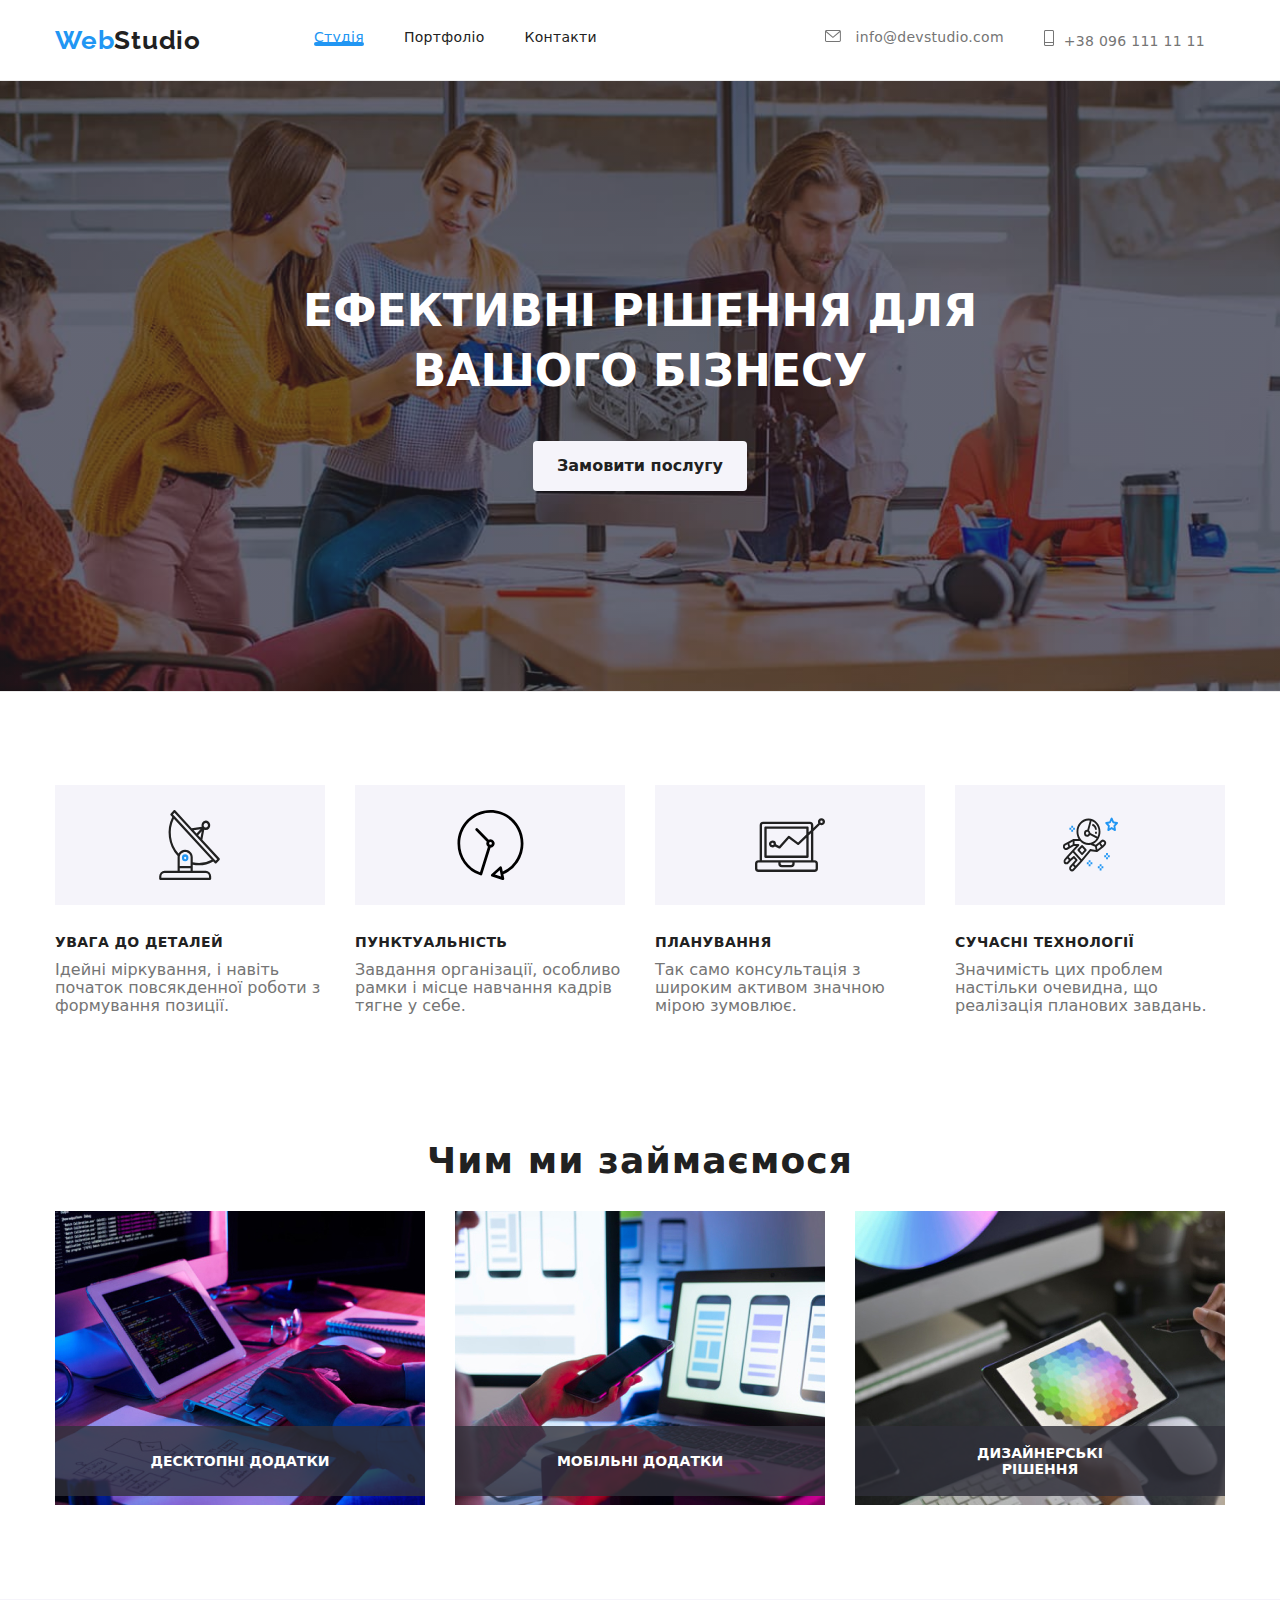
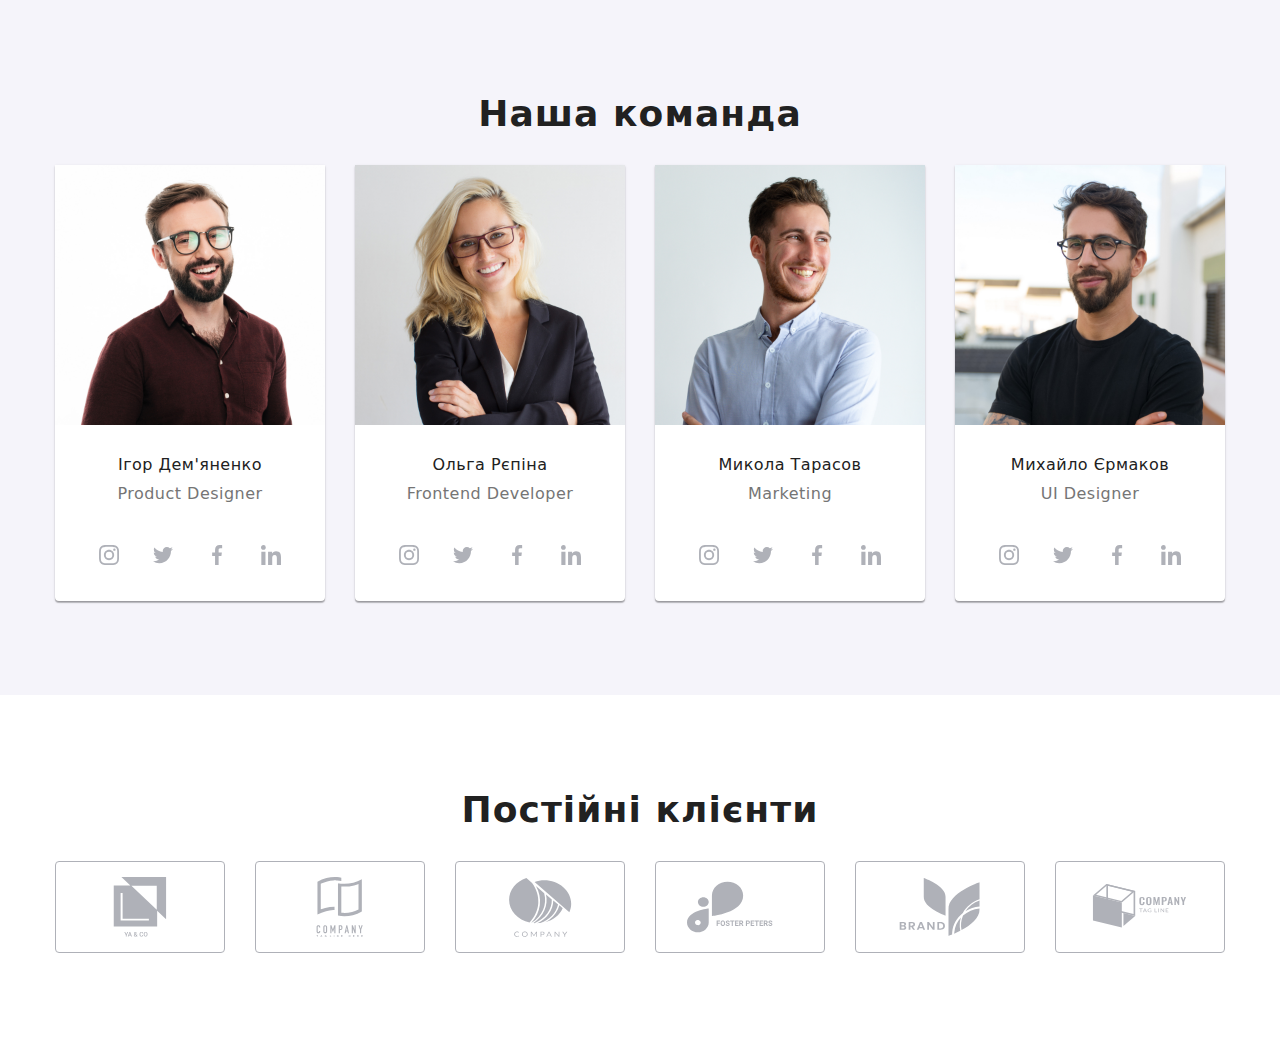
==== index.html @ 30092636 "останній ривок" ====
<!DOCTYPE html>
<html lang="uk">
<head>
    <meta charset="UTF-8">
    <meta http-equiv="X-UA-Compatible" content="IE=edge">
    <meta name="viewport" content="width=device-width, initial-scale=1.0">
    <title lang="en">Web Studio</title>
    <link href="https://fonts.googleapis.com/css2?family=Raleway:wght@700&family=Roboto:ital,wght@0,700;1,400;1,500&display=swap" rel="stylesheet">
    <!-- <link rel="stylesheet" href="https://cdnjs.cloudflare.com/ajax/libs/modern-normalize/1.1.0/modern-normalize.min.css" integrity="sha512-wpPYUAdjBVSE4KJnH1VR1HeZfpl1ub8YT/NKx4PuQ5NmX2tKuGu6U/JRp5y+Y8XG2tV+wKQpNHVUX03MfMFn9Q==" crossorigin="anonymous" referrerpolicy="no-referrer" /> -->
    <!-- <link rel="stylesheet" href="./css/styles.css"> -->
    <link rel="stylesheet" href="./css/main.min.css">
</head>
<body>
    <header>
        <div class="container main-nav">
        <a href="./index.html" lang="en" class="logo"><span class="logo__web">Web</span>Studio</a>
       <div class="menu-container" data-menu id="menu-container">
        <div class="navigation"></div>
            <div class="contacts"></div>
        <ul class="site-nav list">
            <li class="item"><a href="#" class="link menu-link scale-none">Студія</a></li>
            <li class="item"><a href="portfolio.html" class="link menu-link">Портфоліо</a></li>
            <li class="item"><a href="#" class="link menu-link">Контакти</a></li>
        </ul>
        <ul class="site-tel list">
            <li class="item"><a href="mailto:info@devstudio.com" class="link " > <svg class="site-tel__icon">
                <use href="./img/second-moon.svg#icon-maill"></use> </svg> info@devstudio.com</a></li>
            <li class="item"><a href="tel:+380961111111" class="link" ><svg class="site-tell__icon">
                <use href="./img/second-moon.svg#icon-tell"></use>
            </svg>+38 096 111 11 11</a></li>  
         </ul>
         
        </div>
         <button type="button" class="menu-button is-open" aria-controls="menu-container" aria-expanded="false" data-menu-button>
            <svg width="40" height="40" aria-label="Перемикач мобільного меню">
                <use class="icon-menu" href="./img/symbol-close.svg#icon-mobile-menu"></use>
                <use class="icon-close" href="./img/symbol-close.svg#icon-close-mobile"></use>
            </svg>
         </button>
        </div>
         </header>
        <main>
        <section class="overlay">
                <h1 class="hero-title">
                    ЕФЕКТИВНІ РІШЕННЯ ДЛЯ<br> ВАШОГО БІЗНЕСУ
                </h1>
                <button type="button" class="button list" data-open-modal>
                    Замовити послугу
                </button>
            </section>
        <section class="section">
            <div class="container">
            <h2 hidden>Особливості</h2>
            <ul class="feature-list list">
                <li class="list__item icon-delivery">
                    <h3 class="title">УВАГА ДО ДЕТАЛЕЙ</h3>
                    <p class="feature__text">Ідейні міркування, і навіть початок повсякденної роботи з формування позиції.</p>
                </li>
                <li class="list__item icon-clock">
                    <h3 class="title">ПУНКТУАЛЬНІСТЬ</h3>
                    <p class="feature__text">Завдання організації, особливо рамки і місце навчання кадрів тягне у себе.</p>
                </li>
                <li class="list__item icon-comp">
                    <h3 class="title">ПЛАНУВАННЯ</h3>
                    <p class="feature__text">Так само консультація з широким активом значною мірою зумовлює.</p>
                </li>
                <li class="list__item icon-astronaut">
                    <h3 class="title">СУЧАСНІ ТЕХНОЛОГІЇ</h3>
                    <p class="feature__text">Значимість цих проблем настільки очевидна, що реалізація планових завдань.</p>
                </li>
            </ul>
        </div>
        </section>
        <section class="section section__top">
        <div class="container">
            <h2 class="section__title">
                Чим ми займаємося
            </h2>
            <ul class="work-list list">
                <li class="work__items item">
                    <p class="work__text">
                        ДЕСКТОПНІ ДОДАТКИ
                    </p><img width="370" src="./img/desctop.jpg" alt="Десктопні додатки" height="260" ></li>
                <li class="work__items item">
                    <p class="work__text">
                        МОБІЛЬНІ ДОДАТКИ
                    </p><img width="370" src="./img/mobile.jpg" alt="Мобільні додатки" height="260" ></li>
                <li class="work__items item">
                    <p class="work__text">
                        ДИЗАЙНЕРСЬКІ РІШЕННЯ
                    </p><img width="370" src="./img/disain.jpg" alt="Дизайнерські рішення" height="260" ></li>
            </ul>
        </div>
        </section>
        <section class="section section__comand"> 
            <div class="container">
            <h2 class="section__title">
                Наша команда
            </h2>
            <ul class="team__list list">
                <li class="team__element">
                    
                    <img src="./img/igor.jpg" alt="Фото Ігора Дем'яненко"  height="260" width="270">
                    <h3 class="team__item">
                        Ігор Дем'яненко
                    </h3>
                    <p lang="en" class="team__text">
                        Product Designer
                    </p>
                    <ul class="team-soc__list list">
                        <li class="team-soc__items"> <a href="#" class="team-soc__link link"><svg class="team-icon">
                            <use href="./img/symbol-defs.svg#icon-instagramsvg"></use>
                        </svg>
                        </a></li>
                        <li class="team-soc__items"><a href="#" class="team-soc__link link"><svg class="team-icon">
                            <use href="./img/symbol-defs.svg#icon-twittersvg"></use>
                        </svg></a></li>
                        <li class="team-soc__items"> <a href="#" class="team-soc__link link"><svg class="team-icon">
                            <use href="./img/symbol-defs.svg#icon-facebooksvg"></use>
                        </svg></a></li>
                        <li class="team-soc__items"> <a href="#" class="team-soc__link link"><svg class="team-icon">
                            <use href="./img/symbol-defs.svg#icon-linkedinsvg"></use>
                        </svg></a></li>
                    </ul>
                   </li>
                <li class="team__element">
                    <img src="./img/olga.jpg" alt="Фото Ольги Рєпіної"  height="260" width="270">
                    <h3 class="team__item">
                        Ольга Рєпіна
                    </h3>
                    <p lang="en" class="team__text">
                        Frontend Developer    
                    </p>
                    <ul class="team-soc__list list">
                        <li class="team-soc__items"> <a href="#" class="team-soc__link link"><svg class="team-icon">
                            <use href="./img/symbol-defs.svg#icon-instagramsvg"></use>
                        </svg>
                        </a></li>
                        <li class="team-soc__items"><a href="#" class="team-soc__link link"><svg class="team-icon">
                            <use href="./img/symbol-defs.svg#icon-twittersvg"></use>
                        </svg></a></li>
                        <li class="team-soc__items"> <a href="#" class="team-soc__link link"><svg class="team-icon">
                            <use href="./img/symbol-defs.svg#icon-facebooksvg"></use>
                        </svg></a></li>
                        <li class="team-soc__items"> <a href="#" class="team-soc__link link"><svg class="team-icon">
                            <use href="./img/symbol-defs.svg#icon-linkedinsvg"></use>
                        </svg></a></li>
                    </ul>
                </li>
                <li class="team__element">
                    <img src="./img/mykola.jpg" alt="Фото Миколи Тарасова"  height="260" width="270">
                    <h3 class="team__item">
                        Микола Тарасов
                    </h3>
                    <p lang="en" class="team__text">
                        Marketing    
                    </p>
                    <ul class="team-soc__list list">
                        <li class="team-soc__items"> <a href="#" class="team-soc__link link"><svg class="team-icon">
                            <use href="./img/symbol-defs.svg#icon-instagramsvg"></use>
                        </svg>
                        </a></li>
                        <li class="team-soc__items"><a href="#" class="team-soc__link link"><svg class="team-icon">
                            <use href="./img/symbol-defs.svg#icon-twittersvg"></use>
                        </svg></a></li>
                        <li class="team-soc__items"> <a href="#" class="team-soc__link link"><svg class="team-icon">
                            <use href="./img/symbol-defs.svg#icon-facebooksvg"></use>
                        </svg></a></li>
                        <li class="team-soc__items"> <a href="#" class="team-soc__link link"><svg class="team-icon">
                            <use href="./img/symbol-defs.svg#icon-linkedinsvg"></use>
                        </svg></a></li>
                    </ul>
                </li>
                <li class="team__element">
                    <img src="./img/myhailo.jpg" alt="Фото Михайла Єрмакова"  height="260" width="270">
                    <h3 class="team__item">
                        Михайло Єрмаков
                    </h3>
                    <p lang="en" class="team__text">
                        UI Designer  
                    </p>
                    <ul class="team-soc__list list">
                        <li class="team-soc__items"> <a href="#" class="team-soc__link link"><svg class="team-icon">
                            <use href="./img/symbol-defs.svg#icon-instagramsvg"></use>
                        </svg>
                        </a></li>
                        <li class="team-soc__items"><a href="#" class="team-soc__link link"><svg class="team-icon">
                            <use href="./img/symbol-defs.svg#icon-twittersvg"></use>
                        </svg></a></li>
                        <li class="team-soc__items"> <a href="#" class="team-soc__link link"><svg class="team-icon">
                            <use href="./img/symbol-defs.svg#icon-facebooksvg"></use>
                        </svg></a></li>
                        <li class="team-soc__items"> <a href="#" class="team-soc__link link"><svg class="team-icon">
                            <use href="./img/symbol-defs.svg#icon-linkedinsvg"></use>
                        </svg></a></li>
                    </ul>
                </li>
            </ul>
        </div>
        </section>
        
        <section class="section">
             <h2 class="section__title">
                Постійні клієнти
            </h2>
            <div class="container">
            <ul class="company__list">
                <li class="company__items"><a href="#" class="company__link"><svg class="company-icon" width="106" height="60">
                    <use href="./img/second-moon.svg#icon-ya-i-so"></use>
                </svg></a></li>
                <li class="company__items"><a href="#" class="company__link"><svg class="company-icon" width="106" height="60">
                    <use href="./img/moon-moon.svg#icon-company-second"></use>
                </svg></a></li>
                <li class="company__items"><a href="#" class="company__link"><svg class="company-icon" width="106" height="60">
                    <use href="./img/second-moon.svg#icon-company-second"></use>
                </svg></a></li>
                <li class="company__items"><a href="#" class="company__link"><svg class="company-icon" width="106" height="60">
                    <use href="./img/second-moon.svg#icon-foster"></use>
                </svg></a></li>
                <li class="company__items"><a href="#" class="company__link"><svg class="company-icon" width="106" height="60">
                    <use href="./img/second-moon.svg#icon-brand"></use>
                </svg></a></li>
                <li class="company__items"><a href="#" class="company__link"><svg class="company-icon" width="106" height="60">
                    <use href="./img/moon-moon.svg#icon-tag-line"></use>
                </svg></a></li>
            </ul>
            </div>
        </section>
        </main> 
        <!-- <footer class="footer">
            <div class="general-footer-container">
            <div class="footer-container">
            <a href="/index.html" lang="en" class="logo__footer">
                <span class="logo__web">Web</span>Studio
            </a>
            <address>
                <ul  class="footer__link list">
                    <li><a href="https://goo.gl/maps/6wjF6ddyan5pq2gH9" class="footer__link link footer__address">м. Київ, пр-т Лесі Українки, 26</a></li>
                    <li><a href="mailto:info@devstudio.com" class="footer__link link">info@devstudio.com</a></li>
                    <li><a href="tel:+380961111111" class="footer__link link">+38 096 111 11 11</a></li>
                </ul>
            </address>
            </div>
            <div class="footer-container">
                <p class=footer__text>
                    приєднуйтесь
                </p>
                <ul class="footer-soc__list list">
                    <li class="footer-soc__items"> <a href="#" class="footer-soc__link link"><svg class="footer__icon">
                        <use href="./img/symbol-defs.svg#icon-instagramsvg"></use>
                    </svg>
                    </a></li>
                    <li class="footer-soc__items"><a href="#" class="footer-soc__link link"><svg class="footer__icon">
                        <use href="./img/symbol-defs.svg#icon-twittersvg"></use>
                    </svg></a></li>
                    <li class="footer-soc__items"> <a href="#" class="footer-soc__link link"><svg class="footer__icon">
                        <use href="./img/symbol-defs.svg#icon-facebooksvg"></use>
                    </svg></a></li>
                    <li class="footer-soc__items"> <a href="#" class="footer-soc__link link"><svg class="footer__icon">
                        <use href="./img/symbol-defs.svg#icon-linkedinsvg"></use>
                    </svg></a></li>
                </ul>
            </div>
            <div class="footer-container">
            <p class="footer__text">Підпишіться на розсилку</p>
            <form class="footer-form">
                <input type="email" name="email" id="email" class="footer__input footer-form__item" placeholder="E-mail">
                <button type="submit" class="footer__button ">
                <span class="fotter-btn__text"> Підписатися</span></button>
            </form>
        </div>
        </div>
         </footer>   -->
        <div class="backdrop is-hidden" data-backdrop>
            <div class="modal">
                <button  data-close-modal class="close__button" >
                    <svg class="close__modal" width="30"
                    height="30">
                        <use href="./img/symbol-close.svg#icon-bulba"></use>
                    </svg>
                </button>

                 <p class="modal__heading">Залиште свої дані, ми вам передзвонимо</p>

                <form class="js-speacker-form" >
                    <div class="modal-input__group">
                    <label for="name">Ім'я</label>
                    <div class="modal-input__wrapper">
                    <input type="text" name="name" id="name" class="modal__input" required>
                    <svg class="modal-input__icon" width="18" height="18">
                        <use href="./img/symbol-close.svg#icon-person"></use>
                    </svg>
                </div>
                </div>
                <div class="modal-input__group">
                    <label for="tel">Телефон</label>
                    <div class="modal-input__wrapper">
                    <input type="tel" name="tel" pattern="" id="tel" class="modal__input" required>
                    <svg class="modal-input__icon" width="18" height="18">
                        <use href="./img/symbol-close.svg#icon-phone"></use>
                    </svg>
                    </div>
                </div>

                    <div class="modal-input__group">
                    <label for="mail">Пошта</label>
                    <div class="modal-input__wrapper">
                    <input type="email" name="email" id="mail" class="modal__input" required>
                    <svg class="modal-input__icon" width="18" height="18">
                        <use href="./img/symbol-close.svg#icon-email"></use>
                    </svg>
                </div>
                </div>

                    <div class="modal-input__group">
                    <label for="comment">Коментар</label>
                     <div class="modal__wrapper"><textarea name="comment" id="comment" class="modal__text modal__input" placeholder="Введіть текст"></textarea>
                     </div>
                    </div>

                     
                    <div class="modal__check">
                    <input type="checkbox" name="topic" value="html" id="html" class="modal-politic__check visually-hidden">
                    <label for="html" class="modal-check__label">Погоджуюся з розсилкою та приймаю <a href="" class="modal__link">Умови договору</a></label>
                </div>
                <button type="submit" class="modal__button">Відправити</button>
                </form>
            </div> 
        </div> 
        <script>
            const refs = {
                openModalBtn: document.querySelector("[data-open-modal]"),
                closeModalBtn: document.querySelector("[data-close-modal]"),
                backdrop: document.querySelector("[data-backdrop]"),
            };
            refs.openModalBtn.addEventListener("click", toggleModal);
            refs.closeModalBtn.addEventListener("click", toggleModal);

            refs.backdrop.addEventListener("click", logBackdropClick);

            function toggleModal() {
                refs.backdrop.classList.toggle("is-hidden"); 
            }

            function logBackdropClick() {
                console.log("Це клік в бедроп");
            }
        </script>

        <script>
            (() => {
                const menuBtnRef = document.querySelector('[data-menu-button]');
                const mobileMenuRef = document.querySelector('[data-menu]')
            menuBtnRef.addEventListener('click', () => {
            const expanded =
            menuBtnRef.getAttribute('aria-expanded') === 'true' || false;
            
            menuBtnRef.classList.toggle("is-open");
            menuBtnRef.setAttribute('aria-expanded', !expanded);
           
            mobileMenuRef.classList.toggle("is-open");
            });
            })();
        </script>
        <!-- <script>
            (()  => {
                 document
                .querySelector('.js-speaker-form')
                .addEventListener('submit', e => {
                    e.preventDefault();
                    new FormData(e.currentTarget).forEach(value, name) =>
                    console.log('${name}: ${value}'),
                })
        </script> -->
</body>
</html>
---- css/styles.css ----
/* Колір основного тексту
#ffffff (білий); #212121 (чорний); (117, 117, 117, 1) #757575 (сірий прозрачьний); #2196F3(синій акцент);(255, 255, 255, 0.6)-мейл і 
адрес в footer;
*/
/*Основні кольори фону 
#2F303A (background-color footer);
#F5F4FA (background-color main);#2F303A (hero background-color);
 */
 /* :root {
    --primery-text-color:#757575;
    --title-text-color:#212121;
    --accent-text-color:#2196F3;
    --primary-bg-color:#ffffff;
    --primary-footer-color:#2F303A;
    --primery-footer-text-color:rgba(255, 255, 255, 0.6);
    --primery-button-color:#F5F4FA;
 }
 html {
    box-sizing: border-box;
 }

 *,
 *::before
 *::after {
    box-sizing: inherit;}
 p, h1, h2, h3, h4, h5, h6 {
    margin: 0;
 }
 ul {
    margin: 0;
    padding-left: 0;
 }
 img {
    display: block;
    }

 button {
    cursor: pointer;
 }
 body {
    background-color:var(--primary-bg-color) ;
    color:var(--primery-text-color);
    font-family: 'Roboto', sans-serif;
    } */
    /* Universals classes */
    /* .container {
        width: 1200px;
        padding: 0px 15px;
        margin: 0 auto;
        
    }
    .general-footer-container {
        display: flex;
        width: 1200px;
        padding: 0px 15px;
        margin: 0 auto;
    }
    .footer-container {
        
        justify-content: center;
        align-items: center;
    }
    .footer-container:not(:last-child) {
        margin-right: 70px;

    }
    .list {
        list-style: none;
        margin: 0;
        padding: 0;
    }
    .link {
        position: relative;

        text-decoration: none;
        padding-top: avto;
        
    } */
    /* --------Header--------- */
    /* .main-nav {
        display: flex;
        align-items: center;
    }
    .header-border {
    border-bottom: 1px solid #ECECEC;
    }
    .logo {
        color:var(--title-text-color);
        padding: 25px 0px;
        display: block;
        text-decoration: none;
        font-family: 'Raleway';
        font-style: normal;
        font-weight: 700;
        font-size: 26px;
        line-height: 1.19;
        letter-spacing: 0.03em;
        
        transition-property: color;
        transition-duration: 250ms;
        transition-timing-function: cubic-bezier(0.4, 0, 0.2, 1 );
        }
    .logo:hover {
            color:var(--accent-text-color);
            text-decoration: none;
            font-family: 'Raleway';
            font-style: normal;
            font-weight: 700;
            font-size: 26px;
            line-height: 1.19;
            letter-spacing: 0.03em;
        }
    .logo-web {
        color:var(--accent-text-color);
        font-family: 'Raleway';
        font-style: normal;
        font-weight: 700;
        font-size: 26px;
    } */
    /* ----------Header----------- */
     /* site-nav */
     /* .site-nav {
        display: flex;
        margin-left: 93px;
     }
     
     .site-nav .item:not(:last-child) {
        margin-right: 40px;
     }
     
    .site-nav .link {
    
    display: block;
    padding: 32px 0px;

    color:var(--title-text-color);
    font-style: normal;
    font-weight: 500;
    font-size: 14px;
    line-height: 1.14;
    letter-spacing: 0.02em;
    text-decoration: none;

    transition-property: color;
    transition-duration: 250ms;
    transition-timing-function: cubic-bezier(0.4, 0, 0.2, 1 );
    }

    .site-nav .link:hover, 
    .site-nav .link:focus{
        color:var(--accent-text-color);  
    }
    

    .menu-link {
        position: relative;
    }
    .site-nav .scale-none {
        color: #2196F3;
    }
    .scale-none::after {
        content: "";
        
        
        
        position: absolute;

        bottom: 0;
        left: 0;

        transform: scaleX(1);
        transition: transform 250ms cubic-bezier(0.4, 0, 0.2, 1 );
        width: 100%;
        height: 4px;

        
        background: #2196F3;
        border-radius: 2px;
} */

    /* .menu-link::after {
        content: "";

        position: absolute;

        bottom: 0;
        left: 0;

        display: block;

         

        transition: opacity 250ms cubic-bezier(0.4, 0, 0.2, 1 );
        transform: scaleX(0);
        transition: transform 250ms cubic-bezier(0.4, 0, 0.2, 1 );
        width: 100%;
        height: 4px;

        background: #2196F3;
        border-radius: 2px;
    }
    .menu-link:hover::after {
        
       transform: scaleX(1);
    } */
     

    /* .site-tel {
        display: flex;
        margin-left: auto;
        align-items: center;
    }
    .site-tel .link {
        display: block;
        padding: 32px 0px;
    }
    
    .site-tel-icon {
        fill: currentColor;
        width: 16px;
        height: 12px;
        margin-right: 10px;
        background-position: center;
    }
    .site-tell-icon {
        fill: currentColor;
        width: 10px;
        height: 16px;
        margin-right: 10px;
        background-position: center;
    }
    .site-tel .item + .item {
        margin-left: 40px;
    }
    .site-tel .link {
    font-weight: 500;
    font-size: 14px;
    line-height: 1.14;
    letter-spacing: 0.02em;
    text-decoration: none;
    color: var(--primery-text-color);

    transition-property: color;
    transition-duration: 250ms;
    transition-timing-function: cubic-bezier(0.4, 0, 0.2, 1 );
    }
    .site-tel .link:hover,
    .site-tel .link:focus {
        fill:var(--accent-text-color);
        color:var(--accent-text-color)
        
    }
    .site-tell .link:hover,
    .site-tell .link:focus {
        fill:var(--accent-text-color);
        color:var(--accent-text-color)
    } */
/* ----------Hero----------- */
   
         /* .overlay {
            text-align: center;
            padding-top: 200px;
            padding-bottom: 200px;

            max-width: 1600px;
            height: 600px;
            margin-left: auto;
            margin-right: auto;
            background-color: #2F303A;
            outline: 1px solid #ECECEC; 
             background-image: linear-gradient(
                to right, 
                rgba(47, 48, 58, 0.4),
                rgba(47, 48, 58, 0.4) 
                ),
                url(../img/overlay.jpg);

                background-repeat: no-repeat;
                background-position: center;
                background-size: cover;
         } */
    /* .hero-title {
        color: var(--primary-bg-color);
        font-weight: 900;
        font-size: 44px;
        line-height: 1.36;
        margin-top: 0;
        margin-bottom: 40px;
        }
    .button {
        border-radius: 4px;
        padding: 10px 24px;
        min-width: 67px;

        color: var(--title-text-color);
        background-color: var(--primery-button-color);

        font-family: inherit;
        font-weight: 700;
        font-size: 16px;
        line-height: 1.875;

        cursor: pointer;
        border: transparent;
        text-align: center;

        transition-property: color backround-color;
        transition-duration: 250ms;
        transition-timing-function: cubic-bezier(0.4, 0, 0.2, 1 );
       }
       .button:hover,
       .button:focus {
        color: var(--primary-bg-color);
        background-color: var(--accent-text-color);
       }
       .button-portfolio {
        display: flex;
        justify-content: center;
       } */

       /* ----------Sectoin----------- */
    /* section */
    /* .section {
        padding-top: 94px;
        padding-bottom: 94px;
    }
    .section-comand { 
        background-color: #F5F4FA;
    }
    .section-title {
        padding-bottom: 50px;
        font-weight: 700;
        font-size: 36px;
        line-height: 1.16;
        text-align: center;
        letter-spacing: 0.03em;
        color: var(--title-text-color);
    }
    .section-title.centered {
        text-align: center;
    }
    .section-top {
        padding-top: 0;
    } */
    /* ----------Feature----------- */
    /* feature */
    /* .feature-list .title {
        color:var(--title-text-color) ;
    }
    .feature-list {
         display: flex;
    }
    .list-item::before {
        display: block;
        content:"";
        height: 120px;
        margin-bottom: 30px;
        margin-right: 30px;
        background-size: contain;
        background-repeat: no-repeat;
        background-position: center;
        background-color: #F5F4FA;
    } */
    /* .icon-delivery::before {
        background-image: url(../img/antenna.svg);
        background-size: 65.32px 70px;
    }
    .icon-clock::before {
        background-image: url(../img/clock.svg);
        background-size: 66.96px 70px;
    }
    .icon-comp::before {
        background-image: url(../img/comp.svg);
        background-size: 70px 53.69px;
    }
    .icon-astronaut::before {
        background-image: url(../img/astronaut.svg);
        background-size: 54.83px 60.66px;
    } */
    /* .title {
        font-weight: 700;
        font-size: 14px;
        line-height: 1.14;
        letter-spacing: 0.03em;
        text-transform: uppercase;
        color: var(--title-text-color);
    }
    .feature-text {
        padding: 10px 0px;
        font-size: 14px;
        line-height: 1.71;
        letter-spacing: 0.03em;
        color: var(--primery-text-color);
    } */
    /* ----------Work exsmples----------- */
    /* examples */
    /* .work-list {
        position: relative;
     width: 1200px;
     display: flex; 
    }
    .work-list .title { 
        padding: 188px 0px;  
    }
    .work-items {
        position: relative;
        justify-content: center;
        
    }
    .work-text {
        position: absolute;
        top: 85%;
        left: 50%;
       
        transform: translate(-50%, -50%);
        font-weight: 700;
        font-size: 14px;
        line-height: 16px;
        text-align: center;
        
         color: var(--primary-bg-color);
    }
    .work-items::before{
        position: absolute;
        top: 73%;
        
        content: "";
        width: 370px;
        height: 70px;
        background: rgba(47, 48, 58, 0.8);
    }
    .work-list .item {
     margin-left: 30px;
    
    }
    .work-list .item:first-child {
        margin-left: 0px;
    } */
    
    /* ----------Team----------- */
    /* .team-list {
        display: flex;    
    }
    .team-border {

    }
    .team-element {
        width: 270px;
        background-color: var(--primary-bg-color);
        margin-right: 30px;
        margin-bottom: 30px;
        box-shadow: 0px 1px 3px rgba(0, 0, 0, 0.12), 0px 1px 1px rgba(0, 0, 0, 0.14), 0px 2px 1px rgba(0, 0, 0, 0.2);
        border-radius: 0px 0px 4px 4px;

    }
    .team-item {
        margin-top: 30px;
        margin-bottom: 10px;
        margin-left: auto;
        margin-right: auto;
        text-align: center;
        font-style: normal;
        font-weight: 500;
        font-size: 16px;
        line-height: 1.1875;
        letter-spacing: 0.03em;
        color: var(--title-text-color);
    }
    .team-text {
        margin-bottom: 30px;
        margin-left: auto;
        margin-right: auto;
        text-align: center;
        font-size: 16px;
        line-height: 1.1875;
        letter-spacing: 0.03em;
        color: var(--primery-text-color);
    }
    .team-soc-list {
        display: flex;
        justify-content: center;
        align-items: center;
        margin-bottom: 30px;
    }
    .team-soc-items {
        width: 44px;
        height: 44px;
    }
    .team-soc-items:not(:last-child) {
      margin-right: 10px;
    }
    .team-soc-link {
        width: 100%;
        height: 100%;
        display: flex;
        justify-content: center;
        align-items: center;
        border-radius: 50%;
        color:#AFB1B8;

        transition-property: fill backround-color;
        transition-duration: 250ms;
        transition-timing-function: cubic-bezier(0.4, 0, 0.2, 1 );
    }
    .team-soc-link:hover,
    .team-soc-link:focus {
        background-color: var(--accent-text-color);
        width: 100%;
        height: 100%;
        display: flex;
        justify-content: center;
        align-items: center;
        border-radius: 50%;
        color:#AFB1B8;
    }
    .team-icon {
        width: 20px;
        height: 20px; 
        fill:currentColor;

        transition-property: fill;
        transition-duration: 250ms;
        transition-timing-function: cubic-bezier(0.4, 0, 0.2, 1 );
    }
    .team-soc-link:hover .team-icon,
    .team-soc-link:focus .team-icon {
     fill: var(--primary-bg-color)
    } */
  /*---------Company----------  */
  /* .company-list {
    display: flex;
    list-style: none;
    }
 .company-items  {
 }
 .company-items:not(:last-child) {
    margin-right: 30px;
 }
 .company-link  {
    display: flex;
    justify-content: center;
    align-items: center;
    width: 170px;
    height: 92px;
    color: #AFB1B8;
    border: 1px solid #AFB1B8;
    border-radius: 4px;

    transition-property: fill;
    transition-duration: 250ms;
    transition-timing-function: cubic-bezier(0.4, 0, 0.2, 1 );
    }
    .company-link:hover,
    .company-link:focus {
        border-color: var(--accent-text-color);
    }
    .company-icon {
        width: 106px;
        height: 60px;
        fill: currentColor;

        transition-property: fill;
        transition-duration: 250ms;
        transition-timing-function: cubic-bezier(0.4, 0, 0.2, 1 );
    }
    .company-link:hover .company-icon,
    .company-link:focus .company-icon {
        fill: var(--accent-text-color);
    } */
    
     /* ----------Footer----------- */
/* .logo-footer {
    padding-bottom:  28px;
    display: block;
    color:var(--primary-bg-color);
    text-decoration: none;
    font-family: 'Raleway';
        font-style: normal;
        font-weight: 700;
        font-size: 26px;
        line-height: 1.19;
        letter-spacing: 0.03em;

        transition-property: color;
        transition-duration: 250ms;
        transition-timing-function: cubic-bezier(0.4, 0, 0.2, 1 );
        
}
.logo-footer:hover,
.logo-footer:focus {
    color: var(--accent-text-color);
} */
/* .footer {
    background-color: var(--primary-footer-color);
    padding: 60px 0px;
}
.footer-link {
    margin: 12px 0px;
    display: block;
    font-style: normal;
    font-weight: 400;
    font-size: 14px;
    line-height: 1.71;
    letter-spacing: 0.03em;
    color:var(--primery-footer-text-color)

    
}


.footer-link:hover,
.footer-link:focus {
    color: var(--accent-text-color);
}
.footer-address {
    font-style: normal;
    font-weight: 400;
    font-size: 14px;
    line-height: 1.71;
    letter-spacing: 0.03em;
    color:var(--primary-bg-color);

    transition-property: color;
    transition-duration: 250ms;
    transition-timing-function: cubic-bezier(0.4, 0, 0.2, 1 );
}

.footer-text {
margin-top: 10px;
margin-bottom: 30px;

font-weight: 700;
font-size: 14px;
line-height: 16px;
letter-spacing: 0.03em;
text-transform: uppercase;

color: #FFFFFF;
}
.footer-soc-list {
    display: flex;
    justify-content: center;
    align-items: center;
    margin-bottom: 30px;
}
.footer-soc-items {
width: 44px;
height: 44px;
}
.footer-soc-items:not(:last-child) {
    margin-right: 10px;
  }
.footer-soc-link {
    width: 100%;
    height: 100%;
    background: rgba(255, 255, 255, 0.1);
    display: flex;
    justify-content: center;
    align-items: center;
    border-radius: 50%;
    color:var(--primary-bg-color);

    transition-property: color fill backround-color;
        transition-duration: 250ms;
        transition-timing-function: cubic-bezier(0.4, 0, 0.2, 1 );
}
.footer-soc-link:hover,
.footer-soc-link:focus {
background-color: var(--accent-text-color);
width: 100%;
height: 100%;
display: flex;
justify-content: center;
align-items: center;
border-radius: 50%;

}
.footer-icon {
    width: 20px;
    height: 20px; 
    fill:currentColor;

   
}
.footer-soc-link:hover .team-icon,
.footer-soc-link:focus .team-icon {
 fill: var(--primary-bg-color)
}

.footer-input {
box-sizing: border-box;

background-color: transparent;

margin-right: 12px;

width: 358px;
height: 50px;

border: 1px solid rgba(255, 255, 255, 0.3);

border-radius: 4px;
}

.footer-input::placeholder {
width: 47px;
height: 20px;

font-weight: 400;
font-size: 16px;
line-height: 20px;



display: flex;
align-items: center;
letter-spacing: 0.03em;

color: rgba(255, 255, 255, 0.6);
}

.footer-form-item {
font-weight: 400;
font-size: 16px;
line-height: 20px;

cursor: pointer;

padding-left: 16px;

letter-spacing: 0.03em;

color: rgba(255, 255, 255, 0.6);
}

.footer-form-item:focus,
.footer-form-item:hover {
    outline: transparent;
}

.footer-button {
   position: relative;
   position: absolute;

    border-radius: 4px;
    
    width: 200px;
    height: 50px; 

    color: var(--primary-bg-color);
    background-color: var(--accent-text-color);

    font-family: inherit;
    font-weight: 700;
    font-size: 16px;
    line-height: 1.875;

    cursor: pointer;
    border: transparent;
    

}

.fotter-btn-text{
    position: absolute;
    
    top: 10px;
    right: 62px;

}

.footer-button::after {
    content: "";

    position: absolute;
    top: 13px;
    right: 28px;


    width: 24px;
    height: 24px;

     background-image: url(../img/send.svg);
} */

 /* ----------Portfolio----------- */
 /* .head {
    border-bottom: 1px solid #ececec;
 }
 
 .foto-item {
margin-left: 24px;
margin-top: 20px;
margin-bottom: 4px;
font-weight: 700;
font-size: 18px;
line-height: 2;
letter-spacing: 0.06em;
color: var(--title-text-color);
 }
 .foto-text { 
 margin-left: 24px;
margin-bottom: 20px;
font-size: 16px;
line-height: 1.875;
letter-spacing: 0.03em;
color: var(--primery-text-color)
} */
/* -----------Flex----------- */
/* .test-container {
    width: 1200px;
    padding-left: 15px;
    padding-right: 15px;
    margin-left: auto;
    margin-right: auto;
}
.flex-container {
    display: flex;
    flex-wrap: wrap;
}
.flex-button {
    margin-bottom: 50px;
    margin-right: 8px;

}
.flex-element {
    width: 370px;

    margin-right: 30px;
    margin-bottom: 30px;
    border: 1px solid #EEEEEE;

    transition-property: color backround-color;
    transition-duration: 250ms;
    transition-timing-function: cubic-bezier(0.4, 0, 0.2, 1 );
    
}

 .foto-grant-text {
        position: relative; 
        overflow: hidden;    
}
.foto-hover-text {
        position: absolute;
        top: 50%;
        left: 50%; 
        transform: translate(-50%, -50%); 

        width: 322px;
        height: 168px;
      
        font-weight: 400;
        font-size: 18px;
        line-height: 28px;
        letter-spacing: 0.03em;

        opacity: 0;

        transition-property: opacity;
        transition-duration: 250ms;
        transition-timing-function: cubic-bezier(0.4, 0, 0.2, 1 );
    

        
        
        color: var(--primary-bg-color);
     }

 .flex-element:hover .foto-hover-text {
    opacity: 1;

     } 
 .flex-element:hover .foto-grant-text::before {
        opacity: 1;
     }
.flex-element:hover .foto-grant-text::before {
        transform: translateY(0);
     }
  .foto-grant-text::before {
        content: "";
        position: absolute;
        display: inline-block;

        width: 370px;
        height: 294px;
        opacity: 0;

        transform: translateY(100%);
        transition: transform 250ms cubic-bezier(0.4, 0, 0.2, 1 ) ;
        background-color: rgba(33, 150, 243, 0.9);
     }
    
.flex-element:nth-child(3n) {
    margin-right: 0px;
}
.flex-element:nth-last-child(-n + 3) {
    margin-bottom: 0px;
}
.flex-element:hover,
.flex-elemeny:focus {
    border: 1px solid #EEEEEE;
box-shadow: 0px 1px 1px rgba(0, 0, 0, 0.12), 0px 4px 4px rgba(0, 0, 0, 0.06), 1px 4px 6px rgba(0, 0, 0, 0.16);
} */
/* -----------Backdrop------------ */
/* .backdrop {
    position: fixed;
    top: 0;
    left: 0;
    width: 100%;
    height: 100%;

    opacity: 1;
    transition: opacity 250ms cubic-bezier(0.4, 0, 0.2, 1 );
    
}
.backdrop.is-hidden {
    opacity: 0;
    pointer-events: none;
}

.backdrop.is-hidden .modal {
    transform: translate(-50% -50%) scale(0.9);
} */
/* .modal {
    position: absolute;
    top: 50%;
    left: 50%;
    padding: 40px;
    transform: translate(-50%, -50%) scale(1);
    transition: transform 250ms cubic-bezier(0.4, 0, 0.2, 1 );

    width: 528px;
    min-height: 581px;

    background: #FFFFFF;
box-shadow: 0px 1px 3px rgba(0, 0, 0, 0.12), 0px 1px 1px rgba(0, 0, 0, 0.14), 0px 2px 1px rgba(0, 0, 0, 0.2);
border-radius: 4px;
}

.close-button {
    position: absolute; 
    top: 8px; 
    right: 8px; 
    width: 30px; 
    height: 30px; 
    border: 1px solid rgba(0, 0, 0, 0.1); 
    border-radius: 50%; 
    display: flex;
    background-color: #ffffff;
   
}

.close-modal { 
    width: 18px; 
    height: 18px; 
    position: absolute; 
    top: 50%; 
    left: 50%; 
    transform: translate(-50%, -50%);
    transition: fill  250ms cubic-bezier(0.4, 0, 0.2, 1 );
    }



.close-button:hover {
 fill: var(--accent-text-color);
 
}


.modal-heading {
font-weight: 700px;
font-size: 20px;
line-height: 23px;
text-align: center;
letter-spacing: 0.03em;
margin-bottom: 30px;

color: #212121;

}

.modal-input {
    width: 100%;
    height: 40px;

    border: 1px solid rgba(33, 33, 33, 0.2);
    border-radius: 4px;
   
    cursor: pointer;
    padding-left: 42px;

    transition: border-color 250ms cubic-bezier(0.4, 0, 0.2, 1 );
}

.modal-input:focus,
.modal-input:hover {
border-color:#2196F3;
outline: transparent;


}

.modal-input:focus + svg,
.modal-input:hover + svg {
    fill: var(--accent-text-color);
    
}

.modal-input-group {
    margin-bottom: 28px;
}

.modal-input-group label {
width: 22px;
height: 14px;

display: block;

margin-bottom: 4px;

font-weight: 400;
font-size: 12px;
line-height: 14px;
letter-spacing: 0.01em;

color: #757575;
}

.modal-text {
    width: 100%;
    height: 120px;

    border: 1px solid rgba(33, 33, 33, 0.2);
    border-radius: 4px;
   
    padding:12px 16px; 

    resize: none;
}

.modal-text::placeholder {
    font-weight: 400;
    font-size: 12px;
    line-height: 14px;
    letter-spacing: 0.01em;

    transition: color 250ms cubic-bezier(0.4, 0, 0.2, 1 );
    
    color: rgba(117, 117, 117, 0.5);
}

.modal-text:focus::placeholder,
.modal-text:hover::placeholder {
    color: var(--accent-text-color);

}

.modal-check {
width: 100%;
height: 24px;

display: block;

font-weight: 400;
font-size: 14px;
line-height: 24px;
letter-spacing: 0.03em;

color: #757575;


transition:  250ms cubic-bezier(0.4, 0, 0.2, 1 );
}


.modal-link {
    color: var(--accent-text-color);
    margin-left: 7px;
}

.modal-input-wrapper {
    position: relative;
}

.modal-input-icon {
    position: absolute;

    top: 50%;
    left: 12px;

    transform: translateY(-50%);

    transition: fill  250ms cubic-bezier(0.4, 0, 0.2, 1 );
}

.modal-check-label{
    position: relative;   
}

.modal-check-label::before {   

content: "";

width: 16px;
height: 16px;



border: 2px solid #212121;
border-radius: 2px;

margin-right: 10px;
}

label.modal-check-label {
    position: absolute;
    display: flex;
    align-items: center;
    cursor: pointer;
    
}

.modal-politic-check:checked + label::before {
border: none;
background-image: url(../img/check.svg);



width: 16px;
height: 15px;

transition: tracnsform 250ms cubic-bezier(0.4, 0, 0.2, 1 );


}

.visually-hidden {
    position: absolute;

    width: 1px;
    height: 1px;

    margin: -1px;
    border: 0;
    padding: 0;

    white-space: nowrap;
    overflow: hidden;

    opacity: 0;

}

.modal-button {
    width: 200px;
    height: 50px;

    margin-top: 40px;
    margin-left: 120px;
    
    font-weight: 700;
    font-size: 16px;
    line-height: 30px; 
    align-items: center;
    text-align: center;
    letter-spacing: 0.06em;

    border: none;
    
    background: #188CE8;
    box-shadow: 0px 4px 4px rgba(0, 0, 0, 0.15);
    border-radius: 4px;

    color: var(--primary-bg-color);
} */
---- css/main.min.css ----
html{-webkit-box-sizing:border-box;box-sizing:border-box}*,*::before *::after{-webkit-box-sizing:inherit;box-sizing:inherit}p,h1,h2,h3,h4,h5,h6{margin:0}ul{margin:0;padding-left:0}img{display:block;width:100%;height:auto}button{cursor:pointer}body{background-color:#fff;color:#757575;font-family:"Roboto",sans-serif}.container{width:100%;padding:0px 15px;margin:0 auto;position:relative}@media screen and (min-width: 480px){.container{width:480px}}@media screen and (min-width: 768px){.container{width:768px}}@media screen and (min-width: 1200px){.container{width:1200px}}.menu-button{display:-webkit-inline-box;display:-ms-inline-flexbox;display:inline-flex;margin:0;padding:0;border:none;background-color:rgba(0,0,0,0);margin-left:254px}@media screen and (min-width: 768px){.menu-button{display:none}}.menu-button .icon-menu{display:none}.menu-button.is-open .icon-menu{display:block}.menu-button.is-open .icon-close{display:none}.general-footer-container{display:-webkit-box;display:-ms-flexbox;display:flex;width:100%;padding:0px 15px;margin:0 auto}.footer-container{width:100%;-webkit-box-pack:center;-ms-flex-pack:center;justify-content:center;-webkit-box-align:center;-ms-flex-align:center;align-items:center}.footer-container:not(:last-child){margin-right:70px}.list{list-style:none;margin:0;padding:0}.link{position:relative;text-decoration:none;padding-top:avto}/*! modern-normalize v1.1.0 | MIT License | https://github.com/sindresorhus/modern-normalize */*,::before,::after{-webkit-box-sizing:border-box;box-sizing:border-box}html{line-height:1.15;-webkit-text-size-adjust:100%;-moz-tab-size:4;-o-tab-size:4;tab-size:4}body{margin:0;font-family:system-ui,"Segoe UI",Roboto,Helvetica,Arial,sans-serif,"Apple Color Emoji","Segoe UI Emoji"}hr{height:0;color:inherit}abbr[title]{-webkit-text-decoration:underline dotted;text-decoration:underline dotted}b,strong{font-weight:bolder}code,kbd,samp,pre{font-family:ui-monospace,SFMono-Regular,Consolas,"Liberation Mono",Menlo,monospace;font-size:1em}small{font-size:80%}sub,sup{font-size:75%;line-height:0;position:relative;vertical-align:baseline}sub{bottom:-0.25em}sup{top:-0.5em}table{text-indent:0;border-color:inherit}button,input,optgroup,select,textarea{font-family:inherit;font-size:100%;line-height:1.15;margin:0}button,select{text-transform:none}button,[type=button],[type=reset],[type=submit]{-webkit-appearance:button}::-moz-focus-inner{border-style:none;padding:0}:-moz-focusring{outline:1px dotted ButtonText}:-moz-ui-invalid{box-shadow:none}legend{padding:0}progress{vertical-align:baseline}::-webkit-inner-spin-button,::-webkit-outer-spin-button{height:auto}[type=search]{-webkit-appearance:textfield;outline-offset:-2px}::-webkit-search-decoration{-webkit-appearance:none}::-webkit-file-upload-button{-webkit-appearance:button;font:inherit}summary{display:list-item}.main-nav{position:relative;display:-webkit-box;display:-ms-flexbox;display:flex;-webkit-box-align:center;-ms-flex-align:center;align-items:center}.menu-container{background-color:#fff;padding:20px;text-align:center;font-size:20px;width:100%}@media screen and (max-width: 767px){.menu-container{display:none;position:absolute;top:100%;left:0;width:100%}.menu-container.is-open{display:block}}@media screen and (min-width: 768px){.menu-container{display:-webkit-box;display:-ms-flexbox;display:flex}}.header-border{border-bottom:1px solid #ececec}.logo{color:#212121;padding:25px 0px;display:block;text-decoration:none;font-family:"Raleway";font-style:normal;font-weight:700;font-size:26px;line-height:1.19;letter-spacing:.03em;-webkit-transition-property:color;transition-property:color;-webkit-transition-duration:250ms;transition-duration:250ms;-webkit-transition-timing-function:cubic-bezier(0.4, 0, 0.2, 1);transition-timing-function:cubic-bezier(0.4, 0, 0.2, 1)}.logo:hover{color:#2196f3}.logo__web{color:#2196f3}@media screen and (min-width: 768px){.site-nav{display:-webkit-box;display:-ms-flexbox;display:flex}.site-nav .item:not(:last-child){margin-right:40px}}@media screen and (min-width: 1200px){.site-nav{margin-left:93px}}.site-nav .link{display:block;color:#212121;font-style:normal;font-weight:500;font-size:14px;line-height:1.14;letter-spacing:.02em;text-decoration:none;-webkit-transition-property:color;transition-property:color;-webkit-transition-duration:250ms;transition-duration:250ms;-webkit-transition-timing-function:cubic-bezier(0.4, 0, 0.2, 1);transition-timing-function:cubic-bezier(0.4, 0, 0.2, 1)}@media screen and (max-width: 767px){.site-nav .link{font-weight:500;font-size:40px;line-height:47px;letter-spacing:.02em;text-align:left}}.site-nav .link:hover,.site-nav .link:focus{color:#2196f3}@media screen and (max-width: 767px){.menu-link{margin:32px 0}}.site-nav .scale-none{color:#2196f3}.scale-none::after{content:"";-webkit-transform:scaleX(1);transform:scaleX(1);-webkit-transition:-webkit-transform 250ms cubic-bezier(0.4, 0, 0.2, 1);transition:-webkit-transform 250ms cubic-bezier(0.4, 0, 0.2, 1);transition:transform 250ms cubic-bezier(0.4, 0, 0.2, 1);transition:transform 250ms cubic-bezier(0.4, 0, 0.2, 1), -webkit-transform 250ms cubic-bezier(0.4, 0, 0.2, 1);width:100%;height:4px;background:#2196f3;border-radius:2px}@media screen and (max-width: 767px){.scale-none::after{display:none}}@media screen and (min-width: 767px){.scale-none::after{position:absolute;bottom:0;left:0}}.site-tel{margin-left:auto}@media screen and (max-width: 767px){.site-tel{margin-top:306px;display:-webkit-box;display:-ms-flexbox;display:flex;-webkit-box-orient:vertical;-webkit-box-direction:reverse;-ms-flex-direction:column-reverse;flex-direction:column-reverse;gap:32px}}@media screen and (min-width: 768px){.site-tel{display:-webkit-box;display:-ms-flexbox;display:flex}}.site-tel .link{display:block;font-weight:500;font-size:14px;line-height:1.14;letter-spacing:.02em;text-decoration:none;color:#757575;-webkit-transition-property:color;transition-property:color;-webkit-transition-duration:250ms;transition-duration:250ms;-webkit-transition-timing-function:cubic-bezier(0.4, 0, 0.2, 1);transition-timing-function:cubic-bezier(0.4, 0, 0.2, 1)}@media screen and (max-width: 767px){.site-tel .link{font-weight:500;font-size:34px;line-height:40px;letter-spacing:.02em;text-align:left;color:#2196f3}}.site-tel .link:hover,.site-tel .link:focus{fill:#2196f3;color:#2196f3}.site-tel__icon{fill:currentColor;width:16px;height:12px;margin-right:10px;background-position:center}@media screen and (max-width: 767px){.site-tel__icon{display:none}}@media screen and (min-width: 768px){.site-tel .item+.item{margin-left:40px}}.site-tell__icon{fill:currentColor;width:10px;height:16px;margin-right:10px;background-position:center}@media screen and (max-width: 767px){.site-tell__icon{display:none}}.overlay{text-align:center;padding-top:200px;padding-bottom:200px;max-width:1600px;margin-left:auto;margin-right:auto;background-color:#2f303a;outline:1px solid #ececec;background-image:-webkit-gradient(linear, left top, right top, from(rgba(47, 48, 58, 0.4)), to(rgba(47, 48, 58, 0.4))),url(../img/overlay.jpg);background-image:linear-gradient(to right, rgba(47, 48, 58, 0.4), rgba(47, 48, 58, 0.4)),url(../img/overlay.jpg);background-repeat:no-repeat;background-position:center;background-size:cover}.hero-title{color:#fff;font-weight:900;font-size:44px;line-height:1.36;margin-top:0;margin-bottom:40px}.button{border-radius:4px;padding:10px 24px;min-width:67px;color:#212121;background-color:#f5f4fa;font-family:inherit;font-weight:700;font-size:16px;line-height:1.875;cursor:pointer;border:rgba(0,0,0,0);text-align:center;-webkit-transition-property:color backround-color;transition-property:color backround-color;-webkit-transition-duration:250ms;transition-duration:250ms;-webkit-transition-timing-function:cubic-bezier(0.4, 0, 0.2, 1);transition-timing-function:cubic-bezier(0.4, 0, 0.2, 1)}.button:focus,.button:hover{color:#fff;background-color:#2196f3}.button-portfolio{display:-webkit-box;display:-ms-flexbox;display:flex;-webkit-box-pack:center;-ms-flex-pack:center;justify-content:center}.section{padding-top:94px;padding-bottom:94px}.section__top{padding-top:0}@media screen and (max-width: 1199px){.section__top{display:none}}.section__comand{background-color:#f5f4fa}.section__title{margin-bottom:30px;font-weight:700;font-size:36px;line-height:1.16;text-align:center;letter-spacing:.03em;color:#212121}.section__title.centered{text-align:center}@media screen and (min-width: 480px){.feature-list{width:450px}}@media screen and (min-width: 768px){.feature-list{display:-webkit-box;display:-ms-flexbox;display:flex;-ms-flex-wrap:wrap;flex-wrap:wrap;width:768px}}@media screen and (min-width: 1200px){.feature-list{width:1200px}}.feature-list .title{color:#212121;margin-bottom:10px}.feature-list__text{padding:10px 0px;font-size:14px;line-height:1.71;letter-spacing:.03em;color:#757575}@media screen and (min-width: 480px){.list__item{width:450px;margin-bottom:30px}}@media screen and (min-width: 768px){.list__item{width:354px}}@media screen and (min-width: 1200px){.list__item{width:270px}}@media screen and (min-width: 768px){.list__item:not(:last-child){margin-right:30px}}.list__item::before{display:block;content:"";height:120px;margin-bottom:30px;background-size:contain;background-repeat:no-repeat;background-position:center;background-color:#f5f4fa}.title{font-weight:700;font-size:14px;line-height:1.14;letter-spacing:.03em;text-transform:uppercase;color:#212121}.icon-delivery::before{background-image:url(../img/antenna.svg);background-size:65.32px 70px}.icon-clock::before{background-image:url(../img/clock.svg);background-size:66.96px 70px}.icon-comp::before{background-image:url(../img/comp.svg);background-size:70px 53.69px}.icon-astronaut::before{background-image:url(../img/astronaut.svg);background-size:54.83px 60.66px}.work__items{position:relative;-webkit-box-pack:center;-ms-flex-pack:center;justify-content:center}.work__items::before{position:absolute;top:73%;content:"";width:370px;height:70px;background:rgba(47,48,58,.8)}.work__text{position:absolute;top:85%;left:50%;-webkit-transform:translate(-50%, -50%);transform:translate(-50%, -50%);font-weight:700;font-size:14px;line-height:16px;text-align:center;color:#fff}.work-list{position:relative;width:1200px;display:-webkit-box;display:-ms-flexbox;display:flex}.work-list .title{padding:188px 0px}.work-list .item{margin-left:30px}.work-list .item:first-child{margin-left:0px}@media screen and (min-width: 480px){.team__list{display:-webkit-box;display:-ms-flexbox;display:flex;-ms-flex-wrap:wrap;flex-wrap:wrap;gap:30px}}.team__element{width:450px;background-color:#fff;margin:0 auto;-webkit-box-shadow:0px 1px 3px rgba(0,0,0,.12),0px 1px 1px rgba(0,0,0,.14),0px 2px 1px rgba(0,0,0,.2);box-shadow:0px 1px 3px rgba(0,0,0,.12),0px 1px 1px rgba(0,0,0,.14),0px 2px 1px rgba(0,0,0,.2);border-radius:0px 0px 4px 4px}@media screen and (min-width: 768px){.team__element{-ms-flex-preferred-size:calc((100% - 30px)/2);flex-basis:calc((100% - 30px)/2)}}@media screen and (min-width: 1200px){.team__element{-ms-flex-preferred-size:calc((100% - 90px)/4);flex-basis:calc((100% - 90px)/4)}}.team__item{min-width:205px;margin-top:30px;margin-bottom:10px;margin-left:auto;margin-right:auto;text-align:center;font-style:normal;font-weight:500;font-size:16px;line-height:1.1875;letter-spacing:.03em;color:#212121}.team__text{margin-bottom:30px;margin-left:auto;margin-right:auto;text-align:center;font-size:16px;line-height:1.1875;letter-spacing:.03em;color:#757575}.team-soc__list{display:-webkit-box;display:-ms-flexbox;display:flex;-webkit-box-pack:center;-ms-flex-pack:center;justify-content:center;-webkit-box-align:center;-ms-flex-align:center;align-items:center;padding-bottom:24px}.team-soc__items{width:44px;height:44px}.team-soc__items:not(:last-child){margin-right:10px}.team-soc__link{width:100%;height:100%;display:-webkit-box;display:-ms-flexbox;display:flex;-webkit-box-pack:center;-ms-flex-pack:center;justify-content:center;-webkit-box-align:center;-ms-flex-align:center;align-items:center;border-radius:50%;color:#afb1b8;-webkit-transition-property:fill backround-color;transition-property:fill backround-color;-webkit-transition-duration:250ms;transition-duration:250ms;-webkit-transition-timing-function:cubic-bezier(0.4, 0, 0.2, 1);transition-timing-function:cubic-bezier(0.4, 0, 0.2, 1)}.team-soc__link:hover,.team-soc__link:focus{background-color:#2196f3;width:100%;height:100%;display:-webkit-box;display:-ms-flexbox;display:flex;-webkit-box-pack:center;-ms-flex-pack:center;justify-content:center;-webkit-box-align:center;-ms-flex-align:center;align-items:center;border-radius:50%;color:#afb1b8}.team-icon{width:20px;height:20px;fill:currentColor;-webkit-transition-property:fill;transition-property:fill;-webkit-transition-duration:250ms;transition-duration:250ms;-webkit-transition-timing-function:cubic-bezier(0.4, 0, 0.2, 1);transition-timing-function:cubic-bezier(0.4, 0, 0.2, 1)}.team-soc__link:hover .team-icon,.team-soc__link:focus .team-icon{fill:#fff}.company__list{list-style:none}@media screen and (min-width: 479px){.company__list{display:-webkit-box;display:-ms-flexbox;display:flex;-ms-flex-wrap:wrap;flex-wrap:wrap;width:480px;gap:30px}}@media screen and (min-width: 768px){.company__list{width:768px}}@media screen and (min-width: 1200px){.company__list{width:1200px}}.company__link{display:-webkit-box;display:-ms-flexbox;display:flex;-webkit-box-orient:vertical;-webkit-box-direction:normal;-ms-flex-direction:column;flex-direction:column;-webkit-box-pack:center;-ms-flex-pack:center;justify-content:center;-webkit-box-align:center;-ms-flex-align:center;align-items:center;color:#afb1b8;border:1px solid #afb1b8;border-radius:4px;-webkit-transition-property:fill;transition-property:fill;-webkit-transition-duration:250ms;transition-duration:250ms;-webkit-transition-timing-function:cubic-bezier(0.4, 0, 0.2, 1);transition-timing-function:cubic-bezier(0.4, 0, 0.2, 1)}@media screen and (min-width: 480px){.company__link{width:210px;height:92px}}@media screen and (min-width: 768px){.company__link{width:226px}}@media screen and (min-width: 1200px){.company__link{width:170px}}.company__link:hover,.company__link:focus{border-color:#2196f3}.company-icon{width:106px;height:60px;fill:currentColor;-webkit-transition-property:fill;transition-property:fill;-webkit-transition-duration:250ms;transition-duration:250ms;-webkit-transition-timing-function:cubic-bezier(0.4, 0, 0.2, 1);transition-timing-function:cubic-bezier(0.4, 0, 0.2, 1)}.company__link:hover .company-icon,.company__link:focus .company-icon{fill:#2196f3}.logo__footer{padding-bottom:28px;display:block;color:#fff;text-decoration:none;font-family:"Raleway";font-style:normal;font-weight:700;font-size:26px;line-height:1.19;letter-spacing:.03em;-webkit-transition-property:color;transition-property:color;-webkit-transition-duration:250ms;transition-duration:250ms;-webkit-transition-timing-function:cubic-bezier(0.4, 0, 0.2, 1);transition-timing-function:cubic-bezier(0.4, 0, 0.2, 1)}.logo__footer:hover,.logo__footer:focus{color:#2196f3}.footer{background-color:#2f303a;padding:60px 0px}.footer__link{margin:12px 0px;display:block;font-style:normal;font-weight:400;font-size:14px;line-height:1.71;letter-spacing:.03em;color:rgba(255,255,255,.6)}.footer__link:hover,.footer__link:focus{color:#2196f3}.footer__address{font-style:normal;font-weight:400;font-size:14px;line-height:1.71;letter-spacing:.03em;color:#fff;-webkit-transition-property:color;transition-property:color;-webkit-transition-duration:250ms;transition-duration:250ms;-webkit-transition-timing-function:cubic-bezier(0.4, 0, 0.2, 1);transition-timing-function:cubic-bezier(0.4, 0, 0.2, 1)}.footer__text{margin-top:10px;margin-bottom:30px;font-weight:700;font-size:14px;line-height:16px;letter-spacing:.03em;text-transform:uppercase;color:#fff}.footer__icon{width:20px;height:20px;fill:currentColor}.footer__input{-webkit-box-sizing:border-box;box-sizing:border-box;background-color:rgba(0,0,0,0);margin-right:12px;width:358px;height:50px;border:1px solid rgba(255,255,255,.3);border-radius:4px}.footer-soc__list{display:-webkit-box;display:-ms-flexbox;display:flex;-webkit-box-pack:center;-ms-flex-pack:center;justify-content:center;-webkit-box-align:center;-ms-flex-align:center;align-items:center;margin-bottom:30px}.footer-soc__items{width:44px;height:44px}.footer-soc__items:not(:last-child){margin-right:10px}.footer-soc__link{width:100%;height:100%;background:rgba(255,255,255,.1);display:-webkit-box;display:-ms-flexbox;display:flex;-webkit-box-pack:center;-ms-flex-pack:center;justify-content:center;-webkit-box-align:center;-ms-flex-align:center;align-items:center;border-radius:50%;color:#fff;-webkit-transition-property:color fill backround-color;transition-property:color fill backround-color;-webkit-transition-duration:250ms;transition-duration:250ms;-webkit-transition-timing-function:cubic-bezier(0.4, 0, 0.2, 1);transition-timing-function:cubic-bezier(0.4, 0, 0.2, 1)}.footer-soc__link:hover,.footer-soc__link:focus{background-color:#2196f3;width:100%;height:100%;display:-webkit-box;display:-ms-flexbox;display:flex;-webkit-box-pack:center;-ms-flex-pack:center;justify-content:center;-webkit-box-align:center;-ms-flex-align:center;align-items:center;border-radius:50%}.footer-soc__link:hover .team-icon,.footer-soc__link:focus .team-icon{fill:#fff}.footer__input::-webkit-input-placeholder{width:47px;height:20px;font-weight:400;font-size:16px;line-height:20px;display:-webkit-box;display:flex;-webkit-box-align:center;align-items:center;letter-spacing:.03em;color:rgba(255,255,255,.6)}.footer__input::-moz-placeholder{width:47px;height:20px;font-weight:400;font-size:16px;line-height:20px;display:flex;align-items:center;letter-spacing:.03em;color:rgba(255,255,255,.6)}.footer__input:-ms-input-placeholder{width:47px;height:20px;font-weight:400;font-size:16px;line-height:20px;display:-ms-flexbox;display:flex;-ms-flex-align:center;align-items:center;letter-spacing:.03em;color:rgba(255,255,255,.6)}.footer__input::-ms-input-placeholder{width:47px;height:20px;font-weight:400;font-size:16px;line-height:20px;display:-ms-flexbox;display:flex;-ms-flex-align:center;align-items:center;letter-spacing:.03em;color:rgba(255,255,255,.6)}.footer__input::placeholder{width:47px;height:20px;font-weight:400;font-size:16px;line-height:20px;display:-webkit-box;display:-ms-flexbox;display:flex;-webkit-box-align:center;-ms-flex-align:center;align-items:center;letter-spacing:.03em;color:rgba(255,255,255,.6)}.footer-form__item{font-weight:400;font-size:16px;line-height:20px;cursor:pointer;padding-left:16px;letter-spacing:.03em;color:rgba(255,255,255,.6)}.footer-form__item:focus,.footer-form__item:hover{outline:rgba(0,0,0,0)}.footer__button{position:relative;position:absolute;border-radius:4px;width:200px;height:50px;color:#fff;background-color:#2196f3;font-family:inherit;font-weight:700;font-size:16px;line-height:1.875;cursor:pointer;border:rgba(0,0,0,0)}.footer__button::after{content:"";position:absolute;top:13px;right:28px;width:24px;height:24px;background-image:url(../img/send.svg)}.fotter-btn__text{position:absolute;top:10px;right:62px}.head{border-bottom:1px solid #ececec}.foto-item{margin-left:24px;margin-top:20px;margin-bottom:4px;font-weight:700;font-size:18px;line-height:2;letter-spacing:.06em;color:#212121}.foto-text{margin-left:24px;margin-bottom:20px;font-size:16px;line-height:1.875;letter-spacing:.03em;color:#757575}.test-container{padding-left:15px;padding-right:15px;margin-left:auto;margin-right:auto}@media screen and (min-width: 480px){.button-list{width:420px}}@media screen and (min-width: 768px){.button-list{width:768px}}@media screen and (min-width: 1200px){.button-list{width:1200px}}@media screen and (min-width: 480px){.foto__list{width:480px}}@media screen and (min-width: 768px){.foto__list{width:768px}}@media screen and (min-width: 1200px){.foto__list{width:1200px}}.flex-container{display:-webkit-box;display:-ms-flexbox;display:flex;-ms-flex-wrap:wrap;flex-wrap:wrap}.flex-button{margin-bottom:50px;margin-right:8px}.flex-element{border:1px solid #eee;-webkit-transition-property:color backround-color;transition-property:color backround-color;-webkit-transition-duration:250ms;transition-duration:250ms;-webkit-transition-timing-function:cubic-bezier(0.4, 0, 0.2, 1);transition-timing-function:cubic-bezier(0.4, 0, 0.2, 1)}@media screen and (min-width: 480px){.flex-element{width:450px;margin-bottom:30px}}@media screen and (min-width: 768px){.flex-element{width:354px}}@media screen and (min-width: 768px){.flex-element:not(:last-child){margin-right:15px}}@media screen and (min-width: 1200px){.flex-element{width:370px}}.flex-element:hover .foto-hover-text{opacity:1}.flex-element:hover .foto-hover-text::before{opacity:1}.foto-grant-text{position:relative;overflow:hidden}.foto-hover-text{position:absolute;top:50%;left:50%;-webkit-transform:translate(-50%, -50%);transform:translate(-50%, -50%);width:322px;height:168px;font-weight:400;font-size:18px;line-height:28px;letter-spacing:.03em;opacity:0;-webkit-transition-property:opacity;transition-property:opacity;-webkit-transition-duration:250ms;transition-duration:250ms;-webkit-transition-timing-function:cubic-bezier(0.4, 0, 0.2, 1);transition-timing-function:cubic-bezier(0.4, 0, 0.2, 1);color:#fff}.flex-element:hover .foto-grant-text::before{opacity:1;-webkit-transform:translateY(0);transform:translateY(0)}.foto-grant-text::before{content:"";position:absolute;display:inline-block;width:370px;height:294px;opacity:0;-webkit-transform:translateY(100%);transform:translateY(100%);-webkit-transition:-webkit-transform 250ms cubic-bezier(0.4, 0, 0.2, 1);transition:-webkit-transform 250ms cubic-bezier(0.4, 0, 0.2, 1);transition:transform 250ms cubic-bezier(0.4, 0, 0.2, 1);transition:transform 250ms cubic-bezier(0.4, 0, 0.2, 1), -webkit-transform 250ms cubic-bezier(0.4, 0, 0.2, 1);background-color:rgba(33,150,243,.9)}.flex-element:hover,.flex-elemeny:focus{border:1px solid #eee;-webkit-box-shadow:0px 1px 1px rgba(0,0,0,.12),0px 4px 4px rgba(0,0,0,.06),1px 4px 6px rgba(0,0,0,.16);box-shadow:0px 1px 1px rgba(0,0,0,.12),0px 4px 4px rgba(0,0,0,.06),1px 4px 6px rgba(0,0,0,.16)}.backdrop{position:fixed;top:0%;left:0;min-width:100%;min-height:100%;background:rgba(0,0,0,.2);opacity:1;-webkit-transition:opacity 250ms cubic-bezier(0.4, 0, 0.2, 1);transition:opacity 250ms cubic-bezier(0.4, 0, 0.2, 1)}.backdrop.is-hidden{opacity:0;pointer-events:none}.modal{position:absolute;top:50%;left:50%;-webkit-transform:translate(-50%, -50%) scale(1);transform:translate(-50%, -50%) scale(1);-webkit-transition:-webkit-transform 250ms cubic-bezier(0.4, 0, 0.2, 1);transition:-webkit-transform 250ms cubic-bezier(0.4, 0, 0.2, 1);transition:transform 250ms cubic-bezier(0.4, 0, 0.2, 1);transition:transform 250ms cubic-bezier(0.4, 0, 0.2, 1), -webkit-transform 250ms cubic-bezier(0.4, 0, 0.2, 1);padding:15px;width:100%;overflow-y:scroll;background:#fff;-webkit-box-shadow:0px 1px 3px rgba(0,0,0,.12),0px 1px 1px rgba(0,0,0,.14),0px 2px 1px rgba(0,0,0,.2);box-shadow:0px 1px 3px rgba(0,0,0,.12),0px 1px 1px rgba(0,0,0,.14),0px 2px 1px rgba(0,0,0,.2);border-radius:4px}@media screen and (min-width: 480px){.modal{max-width:450px;height:609px}}@media screen and (min-width: 1200px){.modal{max-width:528px;min-height:581px}}.close__button{position:absolute;top:8px;right:8px;width:30px;height:30px;border:1px solid rgba(0,0,0,.1);border-radius:50%;display:-webkit-box;display:-ms-flexbox;display:flex;background-color:#fff}.close__button:focus,.close__button:hover{fill:#2196f3}.close__modal{width:18px;height:18px;position:absolute;top:50%;left:50%;-webkit-transform:translate(-50%, -50%);transform:translate(-50%, -50%);-webkit-transition:fill 250ms cubic-bezier(0.4, 0, 0.2, 1);transition:fill 250ms cubic-bezier(0.4, 0, 0.2, 1)}.modal__heading{font-weight:700px;font-size:20px;line-height:23px;text-align:center;letter-spacing:.03em;color:#212121}@media screen and (min-width: 480px){.modal__heading{margin-top:40px}}.modal__input{width:100%;height:40px;border:1px solid rgba(33,33,33,.2);border-radius:4px;cursor:pointer;padding-left:42px;-webkit-transition:border-color 250ms cubic-bezier(0.4, 0, 0.2, 1);transition:border-color 250ms cubic-bezier(0.4, 0, 0.2, 1)}.modal__input:focus,.modal__input:hover{border-color:#2196f3;outline:rgba(0,0,0,0)}.modal__input:focus+svg,.modal__input:hover+svg{fill:#2196f3}.modal__text{width:100%;height:120px;border:1px solid rgba(33,33,33,.2);border-radius:4px;padding:12px 16px;resize:none}.modal__text::-webkit-input-placeholder{font-weight:400;font-size:12px;line-height:14px;letter-spacing:.01em;-webkit-transition:color 250ms cubic-bezier(0.4, 0, 0.2, 1);transition:color 250ms cubic-bezier(0.4, 0, 0.2, 1);color:rgba(117,117,117,.5)}.modal__text::-moz-placeholder{font-weight:400;font-size:12px;line-height:14px;letter-spacing:.01em;-moz-transition:color 250ms cubic-bezier(0.4, 0, 0.2, 1);transition:color 250ms cubic-bezier(0.4, 0, 0.2, 1);color:rgba(117,117,117,.5)}.modal__text:-ms-input-placeholder{font-weight:400;font-size:12px;line-height:14px;letter-spacing:.01em;-ms-transition:color 250ms cubic-bezier(0.4, 0, 0.2, 1);transition:color 250ms cubic-bezier(0.4, 0, 0.2, 1);color:rgba(117,117,117,.5)}.modal__text::-ms-input-placeholder{font-weight:400;font-size:12px;line-height:14px;letter-spacing:.01em;-ms-transition:color 250ms cubic-bezier(0.4, 0, 0.2, 1);transition:color 250ms cubic-bezier(0.4, 0, 0.2, 1);color:rgba(117,117,117,.5)}.modal__text::placeholder{font-weight:400;font-size:12px;line-height:14px;letter-spacing:.01em;-webkit-transition:color 250ms cubic-bezier(0.4, 0, 0.2, 1);transition:color 250ms cubic-bezier(0.4, 0, 0.2, 1);color:rgba(117,117,117,.5)}.modal__check{width:100%;height:24px;display:block;font-weight:400;font-size:14px;line-height:24px;letter-spacing:.03em;color:#757575;-webkit-transition:250ms cubic-bezier(0.4, 0, 0.2, 1);transition:250ms cubic-bezier(0.4, 0, 0.2, 1)}.modal__link{color:#2196f3;margin-left:7px}.modal-input__group{margin-bottom:28px}.modal-input__group .label{width:22px;height:14px;display:block;margin-bottom:4px;font-weight:400;font-size:12px;line-height:14px;letter-spacing:.01em;color:#757575}.modal__text:focus::-webkit-input-placeholder, .modal__text:hover::-webkit-input-placeholder{color:#2196f3}.modal__text:focus::-moz-placeholder, .modal__text:hover::-moz-placeholder{color:#2196f3}.modal__text:focus:-ms-input-placeholder, .modal__text:hover:-ms-input-placeholder{color:#2196f3}.modal__text:focus::-ms-input-placeholder, .modal__text:hover::-ms-input-placeholder{color:#2196f3}.modal__text:focus::placeholder,.modal__text:hover::placeholder{color:#2196f3}.modal-input__wrapper{position:relative}.modal-input__icon{position:absolute;top:50%;left:12px;-webkit-transform:translateY(-50%);transform:translateY(-50%);-webkit-transition:fill 250ms cubic-bezier(0.4, 0, 0.2, 1);transition:fill 250ms cubic-bezier(0.4, 0, 0.2, 1)}.modal-check__label{position:relative}.modal-check__label::before{content:"";width:16px;height:16px;border:2px solid #212121;border-radius:2px;margin-right:10px}label.modal-check__label{position:absolute;display:-webkit-box;display:-ms-flexbox;display:flex;-webkit-box-align:center;-ms-flex-align:center;align-items:center;cursor:pointer}.modal-politic__check:checked+label::before{border:none;background-image:url(../img/check.svg);width:16px;height:15px;-webkit-transition:tracnsform 250ms cubic-bezier(0.4, 0, 0.2, 1);transition:tracnsform 250ms cubic-bezier(0.4, 0, 0.2, 1)}.visually-hidden{position:absolute;width:1px;height:1px;margin:-1px;border:0;padding:0;white-space:nowrap;overflow:hidden;opacity:0}.modal__button{width:200px;height:50px;margin-top:40px;margin-left:23%;font-weight:700;font-size:16px;line-height:30px;-webkit-box-align:center;-ms-flex-align:center;align-items:center;text-align:center;letter-spacing:.06em;border:none;background:#188ce8;-webkit-box-shadow:0px 4px 4px rgba(0,0,0,.15);box-shadow:0px 4px 4px rgba(0,0,0,.15);border-radius:4px;color:#fff}/*# sourceMappingURL=main.min.css.map */
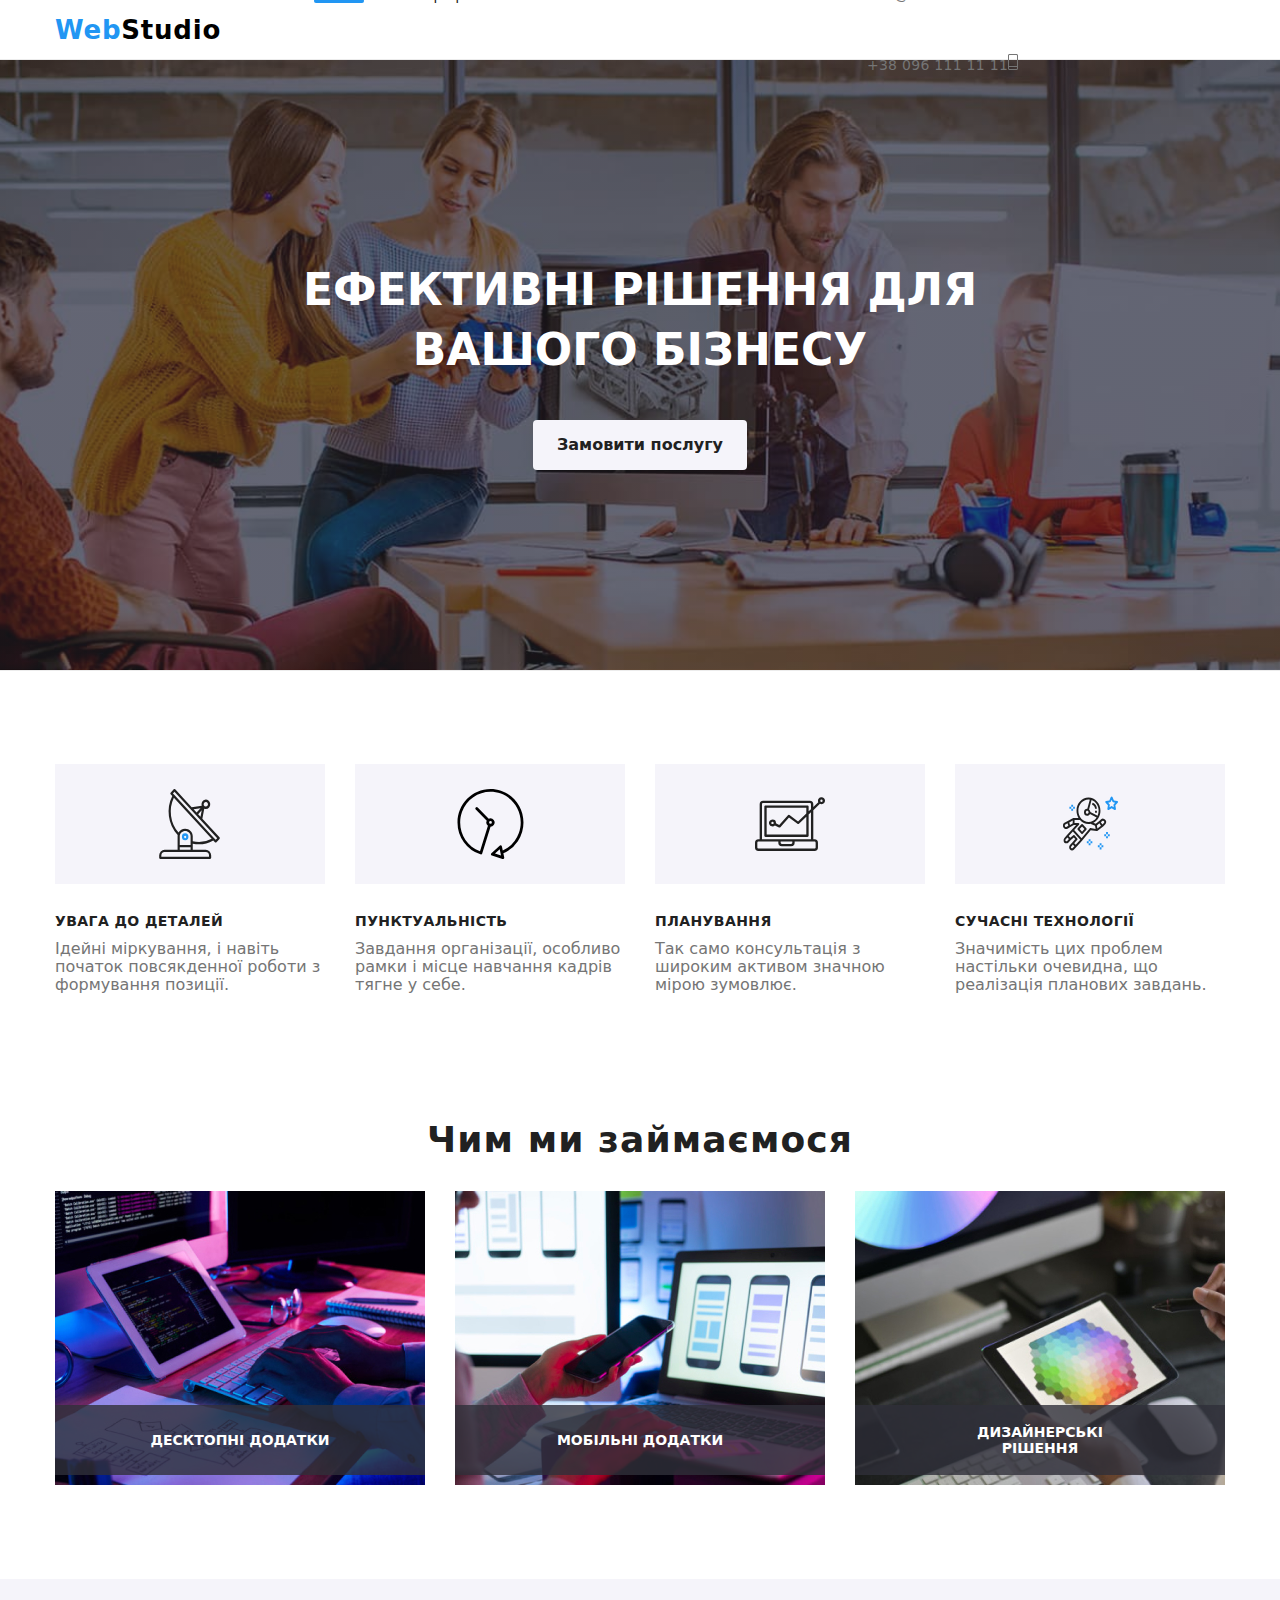
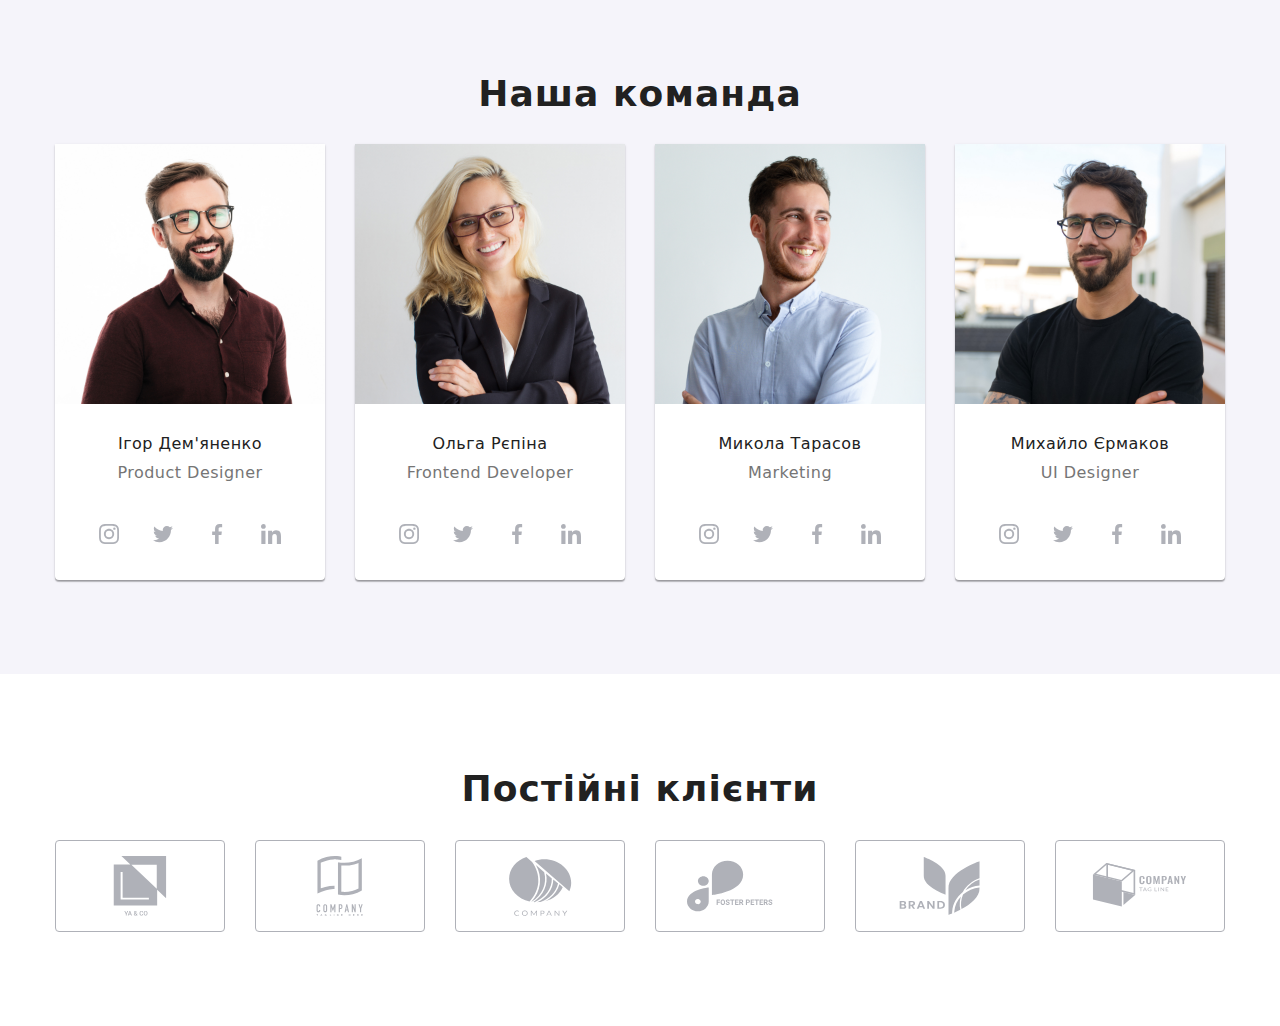
==== commit ec1ff7c8: "я не сплю)" ====
--- a/index.html
+++ b/index.html
@@ -11,7 +11,7 @@
     <link rel="stylesheet" href="./css/main.min.css">
 </head>
 <body>
-    <header>
+    <!-- <header>
         <div class="container main-nav">
         <a href="./index.html" lang="en" class="logo"><span class="logo__web">Web</span>Studio</a>
        <div class="menu-container" data-menu id="menu-container">
@@ -38,7 +38,94 @@
             </svg>
          </button>
         </div>
-         </header>
+         </header> -->
+
+         <header class="header container">
+  
+        
+            <a href="#" class="link"><span class="web">Web</span><span class="studio">Studio</span></a>
+                  <!--  -->
+                  <button type="button" class="menu-toggle js-open-menu" 
+                  aria-expanded="false"
+                  aria-controls="mobile-menu">
+              <svg class="menu__batton" height="40" width="40" aria-label="Перемикач мобільного меню">
+                  <use class="icon-close" href="./img/symbol-close.svg#icon-mobile-menu"></use>
+                  
+              </svg>
+          </button>
+                  <!--  -->
+                   <div class="header-menu">
+            <nav>
+                <ul class="nav list">
+                    <li><a class="nav__link link scale-none" href="#">Студія</a></li>
+                    <li><a class="nav__link link" href="#">Портфоліо</a></li>
+                    <li><a class="nav__link link" href="#">Контакти</a></li>
+                </ul>
+            </nav>
+            <ul class="contact list">
+                <li><a class="nav__contact link" href="#">info@devstudio.com</a><svg class="site-tel__icon">
+                    <use href="./img/second-moon.svg#icon-maill"></use> </svg></li>
+                <li><a class="nav__contact link" href="#">+38 096 111 11 11</a><svg class="site-tell__icon">
+                    <use href="./img/second-moon.svg#icon-tell"></use>
+                </svg></li>
+            </ul>
+        </div>
+      
+        </header>
+    
+        <!-- mobile-menu -->
+    <div class="menu-container js-menu-container" id="mobile-menu">
+        <button class="button-toggle js-close-menu">
+            <svg class="button-toggle__icone " width="40" height="40">
+                  <use class="icon-menu" href="./img/symbol-close.svg#icon-close-mobile"></use> 
+            </svg>
+        </button>
+    
+        <nav>
+            <ul class="mob-menu list">
+                <li class="mob-item"><a href="./index.html" class="current link scale-none">Студія</a></li>
+                <li class="mob-item"><a href="./portfolio.html" class="current link">Портфоліо</a></li>
+                <li class="mob-item"><a href="" class="current link">Контакти</a></li>
+            </ul>
+        </nav>
+    
+        <div class="mob-menu__contacts ">
+            <ul class="list">
+           <li class="mob-item__contacts"> <a href="tel:+380961111111" class="tel link "></li>
+                <p>+38 096 111 11 11</p>
+            </a>
+    
+            <li class="mob-item__contacts"> <a href="mailto:info@devstudio.com" lang="en" class="email link">
+                <p>info@devstudio.com</p>
+            </a>  </li>
+        </ul>  
+        </div>
+    
+        <div>
+            <ul class="social list">
+                <li>
+                    <a href="#" class="soc link">Instagram</a>
+                </li>
+    
+                <li>
+                    <a href="#" class="soc link">Twitter</a>
+                </li>
+    
+                <li>
+                    <a href="#" class="soc link">Facebook</a>
+                </li>
+    
+                <li>
+                    <a href="#" class="soc link">LinkedIn</a>
+                </li>
+            </ul>
+        </div>
+    </div>
+    
+    
+        <script src="./js/menu-btn.js"></script>
+
+
         <main>
         <section class="overlay">
                 <h1 class="hero-title">
@@ -349,6 +436,34 @@
 
         <script>
             (() => {
+    const mobileMenu = document.querySelector('.js-menu-container');
+    const openMenuBtn = document.querySelector('.js-open-menu');
+    const closeMenuBtn = document.querySelector('.js-close-menu');
+    const toggleMenu = () => {
+      const isMenuOpen =
+        openMenuBtn.getAttribute('aria-expanded') === 'true' || false;
+      openMenuBtn.setAttribute('aria-expanded', !isMenuOpen);
+      mobileMenu.classList.toggle('is-open');
+      const scrollLockMethod = !isMenuOpen
+        ? 'disableBodyScroll'
+        : 'enableBodyScroll';
+      bodyScrollLock[scrollLockMethod](document.body);
+    };
+    openMenuBtn.addEventListener('click', toggleMenu);
+    closeMenuBtn.addEventListener('click', toggleMenu);
+  
+    // Close the mobile menu on wider screens if the device orientation changes
+    window.matchMedia('(min-width: 768px)').addEventListener('change', e => {
+      if (!e.matches) return;
+      mobileMenu.classList.remove('is-open');
+      openMenuBtn.setAttribute('aria-expanded', false);
+      bodyScrollLock.enableBodyScroll(document.body);
+    });
+  })();
+        </script>
+
+        <script>
+            (() => {
                 const menuBtnRef = document.querySelector('[data-menu-button]');
                 const mobileMenuRef = document.querySelector('[data-menu]')
             menuBtnRef.addEventListener('click', () => {
--- a/css/main.min.css
+++ b/css/main.min.css
@@ -1 +1 @@
-html{-webkit-box-sizing:border-box;box-sizing:border-box}*,*::before *::after{-webkit-box-sizing:inherit;box-sizing:inherit}p,h1,h2,h3,h4,h5,h6{margin:0}ul{margin:0;padding-left:0}img{display:block;width:100%;height:auto}button{cursor:pointer}body{background-color:#fff;color:#757575;font-family:"Roboto",sans-serif}.container{width:100%;padding:0px 15px;margin:0 auto;position:relative}@media screen and (min-width: 480px){.container{width:480px}}@media screen and (min-width: 768px){.container{width:768px}}@media screen and (min-width: 1200px){.container{width:1200px}}.menu-button{display:-webkit-inline-box;display:-ms-inline-flexbox;display:inline-flex;margin:0;padding:0;border:none;background-color:rgba(0,0,0,0);margin-left:254px}@media screen and (min-width: 768px){.menu-button{display:none}}.menu-button .icon-menu{display:none}.menu-button.is-open .icon-menu{display:block}.menu-button.is-open .icon-close{display:none}.general-footer-container{display:-webkit-box;display:-ms-flexbox;display:flex;width:100%;padding:0px 15px;margin:0 auto}.footer-container{width:100%;-webkit-box-pack:center;-ms-flex-pack:center;justify-content:center;-webkit-box-align:center;-ms-flex-align:center;align-items:center}.footer-container:not(:last-child){margin-right:70px}.list{list-style:none;margin:0;padding:0}.link{position:relative;text-decoration:none;padding-top:avto}/*! modern-normalize v1.1.0 | MIT License | https://github.com/sindresorhus/modern-normalize */*,::before,::after{-webkit-box-sizing:border-box;box-sizing:border-box}html{line-height:1.15;-webkit-text-size-adjust:100%;-moz-tab-size:4;-o-tab-size:4;tab-size:4}body{margin:0;font-family:system-ui,"Segoe UI",Roboto,Helvetica,Arial,sans-serif,"Apple Color Emoji","Segoe UI Emoji"}hr{height:0;color:inherit}abbr[title]{-webkit-text-decoration:underline dotted;text-decoration:underline dotted}b,strong{font-weight:bolder}code,kbd,samp,pre{font-family:ui-monospace,SFMono-Regular,Consolas,"Liberation Mono",Menlo,monospace;font-size:1em}small{font-size:80%}sub,sup{font-size:75%;line-height:0;position:relative;vertical-align:baseline}sub{bottom:-0.25em}sup{top:-0.5em}table{text-indent:0;border-color:inherit}button,input,optgroup,select,textarea{font-family:inherit;font-size:100%;line-height:1.15;margin:0}button,select{text-transform:none}button,[type=button],[type=reset],[type=submit]{-webkit-appearance:button}::-moz-focus-inner{border-style:none;padding:0}:-moz-focusring{outline:1px dotted ButtonText}:-moz-ui-invalid{box-shadow:none}legend{padding:0}progress{vertical-align:baseline}::-webkit-inner-spin-button,::-webkit-outer-spin-button{height:auto}[type=search]{-webkit-appearance:textfield;outline-offset:-2px}::-webkit-search-decoration{-webkit-appearance:none}::-webkit-file-upload-button{-webkit-appearance:button;font:inherit}summary{display:list-item}.main-nav{position:relative;display:-webkit-box;display:-ms-flexbox;display:flex;-webkit-box-align:center;-ms-flex-align:center;align-items:center}.menu-container{background-color:#fff;padding:20px;text-align:center;font-size:20px;width:100%}@media screen and (max-width: 767px){.menu-container{display:none;position:absolute;top:100%;left:0;width:100%}.menu-container.is-open{display:block}}@media screen and (min-width: 768px){.menu-container{display:-webkit-box;display:-ms-flexbox;display:flex}}.header-border{border-bottom:1px solid #ececec}.logo{color:#212121;padding:25px 0px;display:block;text-decoration:none;font-family:"Raleway";font-style:normal;font-weight:700;font-size:26px;line-height:1.19;letter-spacing:.03em;-webkit-transition-property:color;transition-property:color;-webkit-transition-duration:250ms;transition-duration:250ms;-webkit-transition-timing-function:cubic-bezier(0.4, 0, 0.2, 1);transition-timing-function:cubic-bezier(0.4, 0, 0.2, 1)}.logo:hover{color:#2196f3}.logo__web{color:#2196f3}@media screen and (min-width: 768px){.site-nav{display:-webkit-box;display:-ms-flexbox;display:flex}.site-nav .item:not(:last-child){margin-right:40px}}@media screen and (min-width: 1200px){.site-nav{margin-left:93px}}.site-nav .link{display:block;color:#212121;font-style:normal;font-weight:500;font-size:14px;line-height:1.14;letter-spacing:.02em;text-decoration:none;-webkit-transition-property:color;transition-property:color;-webkit-transition-duration:250ms;transition-duration:250ms;-webkit-transition-timing-function:cubic-bezier(0.4, 0, 0.2, 1);transition-timing-function:cubic-bezier(0.4, 0, 0.2, 1)}@media screen and (max-width: 767px){.site-nav .link{font-weight:500;font-size:40px;line-height:47px;letter-spacing:.02em;text-align:left}}.site-nav .link:hover,.site-nav .link:focus{color:#2196f3}@media screen and (max-width: 767px){.menu-link{margin:32px 0}}.site-nav .scale-none{color:#2196f3}.scale-none::after{content:"";-webkit-transform:scaleX(1);transform:scaleX(1);-webkit-transition:-webkit-transform 250ms cubic-bezier(0.4, 0, 0.2, 1);transition:-webkit-transform 250ms cubic-bezier(0.4, 0, 0.2, 1);transition:transform 250ms cubic-bezier(0.4, 0, 0.2, 1);transition:transform 250ms cubic-bezier(0.4, 0, 0.2, 1), -webkit-transform 250ms cubic-bezier(0.4, 0, 0.2, 1);width:100%;height:4px;background:#2196f3;border-radius:2px}@media screen and (max-width: 767px){.scale-none::after{display:none}}@media screen and (min-width: 767px){.scale-none::after{position:absolute;bottom:0;left:0}}.site-tel{margin-left:auto}@media screen and (max-width: 767px){.site-tel{margin-top:306px;display:-webkit-box;display:-ms-flexbox;display:flex;-webkit-box-orient:vertical;-webkit-box-direction:reverse;-ms-flex-direction:column-reverse;flex-direction:column-reverse;gap:32px}}@media screen and (min-width: 768px){.site-tel{display:-webkit-box;display:-ms-flexbox;display:flex}}.site-tel .link{display:block;font-weight:500;font-size:14px;line-height:1.14;letter-spacing:.02em;text-decoration:none;color:#757575;-webkit-transition-property:color;transition-property:color;-webkit-transition-duration:250ms;transition-duration:250ms;-webkit-transition-timing-function:cubic-bezier(0.4, 0, 0.2, 1);transition-timing-function:cubic-bezier(0.4, 0, 0.2, 1)}@media screen and (max-width: 767px){.site-tel .link{font-weight:500;font-size:34px;line-height:40px;letter-spacing:.02em;text-align:left;color:#2196f3}}.site-tel .link:hover,.site-tel .link:focus{fill:#2196f3;color:#2196f3}.site-tel__icon{fill:currentColor;width:16px;height:12px;margin-right:10px;background-position:center}@media screen and (max-width: 767px){.site-tel__icon{display:none}}@media screen and (min-width: 768px){.site-tel .item+.item{margin-left:40px}}.site-tell__icon{fill:currentColor;width:10px;height:16px;margin-right:10px;background-position:center}@media screen and (max-width: 767px){.site-tell__icon{display:none}}.overlay{text-align:center;padding-top:200px;padding-bottom:200px;max-width:1600px;margin-left:auto;margin-right:auto;background-color:#2f303a;outline:1px solid #ececec;background-image:-webkit-gradient(linear, left top, right top, from(rgba(47, 48, 58, 0.4)), to(rgba(47, 48, 58, 0.4))),url(../img/overlay.jpg);background-image:linear-gradient(to right, rgba(47, 48, 58, 0.4), rgba(47, 48, 58, 0.4)),url(../img/overlay.jpg);background-repeat:no-repeat;background-position:center;background-size:cover}.hero-title{color:#fff;font-weight:900;font-size:44px;line-height:1.36;margin-top:0;margin-bottom:40px}.button{border-radius:4px;padding:10px 24px;min-width:67px;color:#212121;background-color:#f5f4fa;font-family:inherit;font-weight:700;font-size:16px;line-height:1.875;cursor:pointer;border:rgba(0,0,0,0);text-align:center;-webkit-transition-property:color backround-color;transition-property:color backround-color;-webkit-transition-duration:250ms;transition-duration:250ms;-webkit-transition-timing-function:cubic-bezier(0.4, 0, 0.2, 1);transition-timing-function:cubic-bezier(0.4, 0, 0.2, 1)}.button:focus,.button:hover{color:#fff;background-color:#2196f3}.button-portfolio{display:-webkit-box;display:-ms-flexbox;display:flex;-webkit-box-pack:center;-ms-flex-pack:center;justify-content:center}.section{padding-top:94px;padding-bottom:94px}.section__top{padding-top:0}@media screen and (max-width: 1199px){.section__top{display:none}}.section__comand{background-color:#f5f4fa}.section__title{margin-bottom:30px;font-weight:700;font-size:36px;line-height:1.16;text-align:center;letter-spacing:.03em;color:#212121}.section__title.centered{text-align:center}@media screen and (min-width: 480px){.feature-list{width:450px}}@media screen and (min-width: 768px){.feature-list{display:-webkit-box;display:-ms-flexbox;display:flex;-ms-flex-wrap:wrap;flex-wrap:wrap;width:768px}}@media screen and (min-width: 1200px){.feature-list{width:1200px}}.feature-list .title{color:#212121;margin-bottom:10px}.feature-list__text{padding:10px 0px;font-size:14px;line-height:1.71;letter-spacing:.03em;color:#757575}@media screen and (min-width: 480px){.list__item{width:450px;margin-bottom:30px}}@media screen and (min-width: 768px){.list__item{width:354px}}@media screen and (min-width: 1200px){.list__item{width:270px}}@media screen and (min-width: 768px){.list__item:not(:last-child){margin-right:30px}}.list__item::before{display:block;content:"";height:120px;margin-bottom:30px;background-size:contain;background-repeat:no-repeat;background-position:center;background-color:#f5f4fa}.title{font-weight:700;font-size:14px;line-height:1.14;letter-spacing:.03em;text-transform:uppercase;color:#212121}.icon-delivery::before{background-image:url(../img/antenna.svg);background-size:65.32px 70px}.icon-clock::before{background-image:url(../img/clock.svg);background-size:66.96px 70px}.icon-comp::before{background-image:url(../img/comp.svg);background-size:70px 53.69px}.icon-astronaut::before{background-image:url(../img/astronaut.svg);background-size:54.83px 60.66px}.work__items{position:relative;-webkit-box-pack:center;-ms-flex-pack:center;justify-content:center}.work__items::before{position:absolute;top:73%;content:"";width:370px;height:70px;background:rgba(47,48,58,.8)}.work__text{position:absolute;top:85%;left:50%;-webkit-transform:translate(-50%, -50%);transform:translate(-50%, -50%);font-weight:700;font-size:14px;line-height:16px;text-align:center;color:#fff}.work-list{position:relative;width:1200px;display:-webkit-box;display:-ms-flexbox;display:flex}.work-list .title{padding:188px 0px}.work-list .item{margin-left:30px}.work-list .item:first-child{margin-left:0px}@media screen and (min-width: 480px){.team__list{display:-webkit-box;display:-ms-flexbox;display:flex;-ms-flex-wrap:wrap;flex-wrap:wrap;gap:30px}}.team__element{width:450px;background-color:#fff;margin:0 auto;-webkit-box-shadow:0px 1px 3px rgba(0,0,0,.12),0px 1px 1px rgba(0,0,0,.14),0px 2px 1px rgba(0,0,0,.2);box-shadow:0px 1px 3px rgba(0,0,0,.12),0px 1px 1px rgba(0,0,0,.14),0px 2px 1px rgba(0,0,0,.2);border-radius:0px 0px 4px 4px}@media screen and (min-width: 768px){.team__element{-ms-flex-preferred-size:calc((100% - 30px)/2);flex-basis:calc((100% - 30px)/2)}}@media screen and (min-width: 1200px){.team__element{-ms-flex-preferred-size:calc((100% - 90px)/4);flex-basis:calc((100% - 90px)/4)}}.team__item{min-width:205px;margin-top:30px;margin-bottom:10px;margin-left:auto;margin-right:auto;text-align:center;font-style:normal;font-weight:500;font-size:16px;line-height:1.1875;letter-spacing:.03em;color:#212121}.team__text{margin-bottom:30px;margin-left:auto;margin-right:auto;text-align:center;font-size:16px;line-height:1.1875;letter-spacing:.03em;color:#757575}.team-soc__list{display:-webkit-box;display:-ms-flexbox;display:flex;-webkit-box-pack:center;-ms-flex-pack:center;justify-content:center;-webkit-box-align:center;-ms-flex-align:center;align-items:center;padding-bottom:24px}.team-soc__items{width:44px;height:44px}.team-soc__items:not(:last-child){margin-right:10px}.team-soc__link{width:100%;height:100%;display:-webkit-box;display:-ms-flexbox;display:flex;-webkit-box-pack:center;-ms-flex-pack:center;justify-content:center;-webkit-box-align:center;-ms-flex-align:center;align-items:center;border-radius:50%;color:#afb1b8;-webkit-transition-property:fill backround-color;transition-property:fill backround-color;-webkit-transition-duration:250ms;transition-duration:250ms;-webkit-transition-timing-function:cubic-bezier(0.4, 0, 0.2, 1);transition-timing-function:cubic-bezier(0.4, 0, 0.2, 1)}.team-soc__link:hover,.team-soc__link:focus{background-color:#2196f3;width:100%;height:100%;display:-webkit-box;display:-ms-flexbox;display:flex;-webkit-box-pack:center;-ms-flex-pack:center;justify-content:center;-webkit-box-align:center;-ms-flex-align:center;align-items:center;border-radius:50%;color:#afb1b8}.team-icon{width:20px;height:20px;fill:currentColor;-webkit-transition-property:fill;transition-property:fill;-webkit-transition-duration:250ms;transition-duration:250ms;-webkit-transition-timing-function:cubic-bezier(0.4, 0, 0.2, 1);transition-timing-function:cubic-bezier(0.4, 0, 0.2, 1)}.team-soc__link:hover .team-icon,.team-soc__link:focus .team-icon{fill:#fff}.company__list{list-style:none}@media screen and (min-width: 479px){.company__list{display:-webkit-box;display:-ms-flexbox;display:flex;-ms-flex-wrap:wrap;flex-wrap:wrap;width:480px;gap:30px}}@media screen and (min-width: 768px){.company__list{width:768px}}@media screen and (min-width: 1200px){.company__list{width:1200px}}.company__link{display:-webkit-box;display:-ms-flexbox;display:flex;-webkit-box-orient:vertical;-webkit-box-direction:normal;-ms-flex-direction:column;flex-direction:column;-webkit-box-pack:center;-ms-flex-pack:center;justify-content:center;-webkit-box-align:center;-ms-flex-align:center;align-items:center;color:#afb1b8;border:1px solid #afb1b8;border-radius:4px;-webkit-transition-property:fill;transition-property:fill;-webkit-transition-duration:250ms;transition-duration:250ms;-webkit-transition-timing-function:cubic-bezier(0.4, 0, 0.2, 1);transition-timing-function:cubic-bezier(0.4, 0, 0.2, 1)}@media screen and (min-width: 480px){.company__link{width:210px;height:92px}}@media screen and (min-width: 768px){.company__link{width:226px}}@media screen and (min-width: 1200px){.company__link{width:170px}}.company__link:hover,.company__link:focus{border-color:#2196f3}.company-icon{width:106px;height:60px;fill:currentColor;-webkit-transition-property:fill;transition-property:fill;-webkit-transition-duration:250ms;transition-duration:250ms;-webkit-transition-timing-function:cubic-bezier(0.4, 0, 0.2, 1);transition-timing-function:cubic-bezier(0.4, 0, 0.2, 1)}.company__link:hover .company-icon,.company__link:focus .company-icon{fill:#2196f3}.logo__footer{padding-bottom:28px;display:block;color:#fff;text-decoration:none;font-family:"Raleway";font-style:normal;font-weight:700;font-size:26px;line-height:1.19;letter-spacing:.03em;-webkit-transition-property:color;transition-property:color;-webkit-transition-duration:250ms;transition-duration:250ms;-webkit-transition-timing-function:cubic-bezier(0.4, 0, 0.2, 1);transition-timing-function:cubic-bezier(0.4, 0, 0.2, 1)}.logo__footer:hover,.logo__footer:focus{color:#2196f3}.footer{background-color:#2f303a;padding:60px 0px}.footer__link{margin:12px 0px;display:block;font-style:normal;font-weight:400;font-size:14px;line-height:1.71;letter-spacing:.03em;color:rgba(255,255,255,.6)}.footer__link:hover,.footer__link:focus{color:#2196f3}.footer__address{font-style:normal;font-weight:400;font-size:14px;line-height:1.71;letter-spacing:.03em;color:#fff;-webkit-transition-property:color;transition-property:color;-webkit-transition-duration:250ms;transition-duration:250ms;-webkit-transition-timing-function:cubic-bezier(0.4, 0, 0.2, 1);transition-timing-function:cubic-bezier(0.4, 0, 0.2, 1)}.footer__text{margin-top:10px;margin-bottom:30px;font-weight:700;font-size:14px;line-height:16px;letter-spacing:.03em;text-transform:uppercase;color:#fff}.footer__icon{width:20px;height:20px;fill:currentColor}.footer__input{-webkit-box-sizing:border-box;box-sizing:border-box;background-color:rgba(0,0,0,0);margin-right:12px;width:358px;height:50px;border:1px solid rgba(255,255,255,.3);border-radius:4px}.footer-soc__list{display:-webkit-box;display:-ms-flexbox;display:flex;-webkit-box-pack:center;-ms-flex-pack:center;justify-content:center;-webkit-box-align:center;-ms-flex-align:center;align-items:center;margin-bottom:30px}.footer-soc__items{width:44px;height:44px}.footer-soc__items:not(:last-child){margin-right:10px}.footer-soc__link{width:100%;height:100%;background:rgba(255,255,255,.1);display:-webkit-box;display:-ms-flexbox;display:flex;-webkit-box-pack:center;-ms-flex-pack:center;justify-content:center;-webkit-box-align:center;-ms-flex-align:center;align-items:center;border-radius:50%;color:#fff;-webkit-transition-property:color fill backround-color;transition-property:color fill backround-color;-webkit-transition-duration:250ms;transition-duration:250ms;-webkit-transition-timing-function:cubic-bezier(0.4, 0, 0.2, 1);transition-timing-function:cubic-bezier(0.4, 0, 0.2, 1)}.footer-soc__link:hover,.footer-soc__link:focus{background-color:#2196f3;width:100%;height:100%;display:-webkit-box;display:-ms-flexbox;display:flex;-webkit-box-pack:center;-ms-flex-pack:center;justify-content:center;-webkit-box-align:center;-ms-flex-align:center;align-items:center;border-radius:50%}.footer-soc__link:hover .team-icon,.footer-soc__link:focus .team-icon{fill:#fff}.footer__input::-webkit-input-placeholder{width:47px;height:20px;font-weight:400;font-size:16px;line-height:20px;display:-webkit-box;display:flex;-webkit-box-align:center;align-items:center;letter-spacing:.03em;color:rgba(255,255,255,.6)}.footer__input::-moz-placeholder{width:47px;height:20px;font-weight:400;font-size:16px;line-height:20px;display:flex;align-items:center;letter-spacing:.03em;color:rgba(255,255,255,.6)}.footer__input:-ms-input-placeholder{width:47px;height:20px;font-weight:400;font-size:16px;line-height:20px;display:-ms-flexbox;display:flex;-ms-flex-align:center;align-items:center;letter-spacing:.03em;color:rgba(255,255,255,.6)}.footer__input::-ms-input-placeholder{width:47px;height:20px;font-weight:400;font-size:16px;line-height:20px;display:-ms-flexbox;display:flex;-ms-flex-align:center;align-items:center;letter-spacing:.03em;color:rgba(255,255,255,.6)}.footer__input::placeholder{width:47px;height:20px;font-weight:400;font-size:16px;line-height:20px;display:-webkit-box;display:-ms-flexbox;display:flex;-webkit-box-align:center;-ms-flex-align:center;align-items:center;letter-spacing:.03em;color:rgba(255,255,255,.6)}.footer-form__item{font-weight:400;font-size:16px;line-height:20px;cursor:pointer;padding-left:16px;letter-spacing:.03em;color:rgba(255,255,255,.6)}.footer-form__item:focus,.footer-form__item:hover{outline:rgba(0,0,0,0)}.footer__button{position:relative;position:absolute;border-radius:4px;width:200px;height:50px;color:#fff;background-color:#2196f3;font-family:inherit;font-weight:700;font-size:16px;line-height:1.875;cursor:pointer;border:rgba(0,0,0,0)}.footer__button::after{content:"";position:absolute;top:13px;right:28px;width:24px;height:24px;background-image:url(../img/send.svg)}.fotter-btn__text{position:absolute;top:10px;right:62px}.head{border-bottom:1px solid #ececec}.foto-item{margin-left:24px;margin-top:20px;margin-bottom:4px;font-weight:700;font-size:18px;line-height:2;letter-spacing:.06em;color:#212121}.foto-text{margin-left:24px;margin-bottom:20px;font-size:16px;line-height:1.875;letter-spacing:.03em;color:#757575}.test-container{padding-left:15px;padding-right:15px;margin-left:auto;margin-right:auto}@media screen and (min-width: 480px){.button-list{width:420px}}@media screen and (min-width: 768px){.button-list{width:768px}}@media screen and (min-width: 1200px){.button-list{width:1200px}}@media screen and (min-width: 480px){.foto__list{width:480px}}@media screen and (min-width: 768px){.foto__list{width:768px}}@media screen and (min-width: 1200px){.foto__list{width:1200px}}.flex-container{display:-webkit-box;display:-ms-flexbox;display:flex;-ms-flex-wrap:wrap;flex-wrap:wrap}.flex-button{margin-bottom:50px;margin-right:8px}.flex-element{border:1px solid #eee;-webkit-transition-property:color backround-color;transition-property:color backround-color;-webkit-transition-duration:250ms;transition-duration:250ms;-webkit-transition-timing-function:cubic-bezier(0.4, 0, 0.2, 1);transition-timing-function:cubic-bezier(0.4, 0, 0.2, 1)}@media screen and (min-width: 480px){.flex-element{width:450px;margin-bottom:30px}}@media screen and (min-width: 768px){.flex-element{width:354px}}@media screen and (min-width: 768px){.flex-element:not(:last-child){margin-right:15px}}@media screen and (min-width: 1200px){.flex-element{width:370px}}.flex-element:hover .foto-hover-text{opacity:1}.flex-element:hover .foto-hover-text::before{opacity:1}.foto-grant-text{position:relative;overflow:hidden}.foto-hover-text{position:absolute;top:50%;left:50%;-webkit-transform:translate(-50%, -50%);transform:translate(-50%, -50%);width:322px;height:168px;font-weight:400;font-size:18px;line-height:28px;letter-spacing:.03em;opacity:0;-webkit-transition-property:opacity;transition-property:opacity;-webkit-transition-duration:250ms;transition-duration:250ms;-webkit-transition-timing-function:cubic-bezier(0.4, 0, 0.2, 1);transition-timing-function:cubic-bezier(0.4, 0, 0.2, 1);color:#fff}.flex-element:hover .foto-grant-text::before{opacity:1;-webkit-transform:translateY(0);transform:translateY(0)}.foto-grant-text::before{content:"";position:absolute;display:inline-block;width:370px;height:294px;opacity:0;-webkit-transform:translateY(100%);transform:translateY(100%);-webkit-transition:-webkit-transform 250ms cubic-bezier(0.4, 0, 0.2, 1);transition:-webkit-transform 250ms cubic-bezier(0.4, 0, 0.2, 1);transition:transform 250ms cubic-bezier(0.4, 0, 0.2, 1);transition:transform 250ms cubic-bezier(0.4, 0, 0.2, 1), -webkit-transform 250ms cubic-bezier(0.4, 0, 0.2, 1);background-color:rgba(33,150,243,.9)}.flex-element:hover,.flex-elemeny:focus{border:1px solid #eee;-webkit-box-shadow:0px 1px 1px rgba(0,0,0,.12),0px 4px 4px rgba(0,0,0,.06),1px 4px 6px rgba(0,0,0,.16);box-shadow:0px 1px 1px rgba(0,0,0,.12),0px 4px 4px rgba(0,0,0,.06),1px 4px 6px rgba(0,0,0,.16)}.backdrop{position:fixed;top:0%;left:0;min-width:100%;min-height:100%;background:rgba(0,0,0,.2);opacity:1;-webkit-transition:opacity 250ms cubic-bezier(0.4, 0, 0.2, 1);transition:opacity 250ms cubic-bezier(0.4, 0, 0.2, 1)}.backdrop.is-hidden{opacity:0;pointer-events:none}.modal{position:absolute;top:50%;left:50%;-webkit-transform:translate(-50%, -50%) scale(1);transform:translate(-50%, -50%) scale(1);-webkit-transition:-webkit-transform 250ms cubic-bezier(0.4, 0, 0.2, 1);transition:-webkit-transform 250ms cubic-bezier(0.4, 0, 0.2, 1);transition:transform 250ms cubic-bezier(0.4, 0, 0.2, 1);transition:transform 250ms cubic-bezier(0.4, 0, 0.2, 1), -webkit-transform 250ms cubic-bezier(0.4, 0, 0.2, 1);padding:15px;width:100%;overflow-y:scroll;background:#fff;-webkit-box-shadow:0px 1px 3px rgba(0,0,0,.12),0px 1px 1px rgba(0,0,0,.14),0px 2px 1px rgba(0,0,0,.2);box-shadow:0px 1px 3px rgba(0,0,0,.12),0px 1px 1px rgba(0,0,0,.14),0px 2px 1px rgba(0,0,0,.2);border-radius:4px}@media screen and (min-width: 480px){.modal{max-width:450px;height:609px}}@media screen and (min-width: 1200px){.modal{max-width:528px;min-height:581px}}.close__button{position:absolute;top:8px;right:8px;width:30px;height:30px;border:1px solid rgba(0,0,0,.1);border-radius:50%;display:-webkit-box;display:-ms-flexbox;display:flex;background-color:#fff}.close__button:focus,.close__button:hover{fill:#2196f3}.close__modal{width:18px;height:18px;position:absolute;top:50%;left:50%;-webkit-transform:translate(-50%, -50%);transform:translate(-50%, -50%);-webkit-transition:fill 250ms cubic-bezier(0.4, 0, 0.2, 1);transition:fill 250ms cubic-bezier(0.4, 0, 0.2, 1)}.modal__heading{font-weight:700px;font-size:20px;line-height:23px;text-align:center;letter-spacing:.03em;color:#212121}@media screen and (min-width: 480px){.modal__heading{margin-top:40px}}.modal__input{width:100%;height:40px;border:1px solid rgba(33,33,33,.2);border-radius:4px;cursor:pointer;padding-left:42px;-webkit-transition:border-color 250ms cubic-bezier(0.4, 0, 0.2, 1);transition:border-color 250ms cubic-bezier(0.4, 0, 0.2, 1)}.modal__input:focus,.modal__input:hover{border-color:#2196f3;outline:rgba(0,0,0,0)}.modal__input:focus+svg,.modal__input:hover+svg{fill:#2196f3}.modal__text{width:100%;height:120px;border:1px solid rgba(33,33,33,.2);border-radius:4px;padding:12px 16px;resize:none}.modal__text::-webkit-input-placeholder{font-weight:400;font-size:12px;line-height:14px;letter-spacing:.01em;-webkit-transition:color 250ms cubic-bezier(0.4, 0, 0.2, 1);transition:color 250ms cubic-bezier(0.4, 0, 0.2, 1);color:rgba(117,117,117,.5)}.modal__text::-moz-placeholder{font-weight:400;font-size:12px;line-height:14px;letter-spacing:.01em;-moz-transition:color 250ms cubic-bezier(0.4, 0, 0.2, 1);transition:color 250ms cubic-bezier(0.4, 0, 0.2, 1);color:rgba(117,117,117,.5)}.modal__text:-ms-input-placeholder{font-weight:400;font-size:12px;line-height:14px;letter-spacing:.01em;-ms-transition:color 250ms cubic-bezier(0.4, 0, 0.2, 1);transition:color 250ms cubic-bezier(0.4, 0, 0.2, 1);color:rgba(117,117,117,.5)}.modal__text::-ms-input-placeholder{font-weight:400;font-size:12px;line-height:14px;letter-spacing:.01em;-ms-transition:color 250ms cubic-bezier(0.4, 0, 0.2, 1);transition:color 250ms cubic-bezier(0.4, 0, 0.2, 1);color:rgba(117,117,117,.5)}.modal__text::placeholder{font-weight:400;font-size:12px;line-height:14px;letter-spacing:.01em;-webkit-transition:color 250ms cubic-bezier(0.4, 0, 0.2, 1);transition:color 250ms cubic-bezier(0.4, 0, 0.2, 1);color:rgba(117,117,117,.5)}.modal__check{width:100%;height:24px;display:block;font-weight:400;font-size:14px;line-height:24px;letter-spacing:.03em;color:#757575;-webkit-transition:250ms cubic-bezier(0.4, 0, 0.2, 1);transition:250ms cubic-bezier(0.4, 0, 0.2, 1)}.modal__link{color:#2196f3;margin-left:7px}.modal-input__group{margin-bottom:28px}.modal-input__group .label{width:22px;height:14px;display:block;margin-bottom:4px;font-weight:400;font-size:12px;line-height:14px;letter-spacing:.01em;color:#757575}.modal__text:focus::-webkit-input-placeholder, .modal__text:hover::-webkit-input-placeholder{color:#2196f3}.modal__text:focus::-moz-placeholder, .modal__text:hover::-moz-placeholder{color:#2196f3}.modal__text:focus:-ms-input-placeholder, .modal__text:hover:-ms-input-placeholder{color:#2196f3}.modal__text:focus::-ms-input-placeholder, .modal__text:hover::-ms-input-placeholder{color:#2196f3}.modal__text:focus::placeholder,.modal__text:hover::placeholder{color:#2196f3}.modal-input__wrapper{position:relative}.modal-input__icon{position:absolute;top:50%;left:12px;-webkit-transform:translateY(-50%);transform:translateY(-50%);-webkit-transition:fill 250ms cubic-bezier(0.4, 0, 0.2, 1);transition:fill 250ms cubic-bezier(0.4, 0, 0.2, 1)}.modal-check__label{position:relative}.modal-check__label::before{content:"";width:16px;height:16px;border:2px solid #212121;border-radius:2px;margin-right:10px}label.modal-check__label{position:absolute;display:-webkit-box;display:-ms-flexbox;display:flex;-webkit-box-align:center;-ms-flex-align:center;align-items:center;cursor:pointer}.modal-politic__check:checked+label::before{border:none;background-image:url(../img/check.svg);width:16px;height:15px;-webkit-transition:tracnsform 250ms cubic-bezier(0.4, 0, 0.2, 1);transition:tracnsform 250ms cubic-bezier(0.4, 0, 0.2, 1)}.visually-hidden{position:absolute;width:1px;height:1px;margin:-1px;border:0;padding:0;white-space:nowrap;overflow:hidden;opacity:0}.modal__button{width:200px;height:50px;margin-top:40px;margin-left:23%;font-weight:700;font-size:16px;line-height:30px;-webkit-box-align:center;-ms-flex-align:center;align-items:center;text-align:center;letter-spacing:.06em;border:none;background:#188ce8;-webkit-box-shadow:0px 4px 4px rgba(0,0,0,.15);box-shadow:0px 4px 4px rgba(0,0,0,.15);border-radius:4px;color:#fff}/*# sourceMappingURL=main.min.css.map */+html{-webkit-box-sizing:border-box;box-sizing:border-box}*,*::before *::after{-webkit-box-sizing:inherit;box-sizing:inherit}p,h1,h2,h3,h4,h5,h6{margin:0}ul{margin:0;padding-left:0}img{display:block;width:100%;height:auto}button{cursor:pointer}body{background-color:#fff;color:#757575;font-family:"Roboto",sans-serif}.container{padding-left:15px;padding-right:15px;margin-left:auto;margin-right:auto}@media screen and (min-width: 480px){.container{width:480px}}@media screen and (min-width: 768px){.container{width:768px}}@media screen and (min-width: 1200px){.container{width:1200px}}.menu-toggle{display:-webkit-inline-box;display:-ms-inline-flexbox;display:inline-flex;margin:0;padding:0;border:none;background-color:rgba(0,0,0,0)}@media screen and (min-width: 768px){.menu-toggle{display:none}}.general-footer-container{display:-webkit-box;display:-ms-flexbox;display:flex;width:100%;padding:0px 15px;margin:0 auto}.footer-container{width:100%;-webkit-box-pack:center;-ms-flex-pack:center;justify-content:center;-webkit-box-align:center;-ms-flex-align:center;align-items:center}.footer-container:not(:last-child){margin-right:70px}.list{list-style:none;margin:0;padding:0}.link{position:relative;text-decoration:none;padding-top:avto}/*! modern-normalize v1.1.0 | MIT License | https://github.com/sindresorhus/modern-normalize */*,::before,::after{-webkit-box-sizing:border-box;box-sizing:border-box}html{line-height:1.15;-webkit-text-size-adjust:100%;-moz-tab-size:4;-o-tab-size:4;tab-size:4}body{margin:0;font-family:system-ui,"Segoe UI",Roboto,Helvetica,Arial,sans-serif,"Apple Color Emoji","Segoe UI Emoji"}hr{height:0;color:inherit}abbr[title]{-webkit-text-decoration:underline dotted;text-decoration:underline dotted}b,strong{font-weight:bolder}code,kbd,samp,pre{font-family:ui-monospace,SFMono-Regular,Consolas,"Liberation Mono",Menlo,monospace;font-size:1em}small{font-size:80%}sub,sup{font-size:75%;line-height:0;position:relative;vertical-align:baseline}sub{bottom:-0.25em}sup{top:-0.5em}table{text-indent:0;border-color:inherit}button,input,optgroup,select,textarea{font-family:inherit;font-size:100%;line-height:1.15;margin:0}button,select{text-transform:none}button,[type=button],[type=reset],[type=submit]{-webkit-appearance:button}::-moz-focus-inner{border-style:none;padding:0}:-moz-focusring{outline:1px dotted ButtonText}:-moz-ui-invalid{box-shadow:none}legend{padding:0}progress{vertical-align:baseline}::-webkit-inner-spin-button,::-webkit-outer-spin-button{height:auto}[type=search]{-webkit-appearance:textfield;outline-offset:-2px}::-webkit-search-decoration{-webkit-appearance:none}::-webkit-file-upload-button{-webkit-appearance:button;font:inherit}summary{display:list-item}.main-nav{position:relative;display:-webkit-box;display:-ms-flexbox;display:flex;-webkit-box-align:center;-ms-flex-align:center;align-items:center;-webkit-box-pack:justify;-ms-flex-pack:justify;justify-content:space-between}.menu-container{background-color:#fff;padding:20px;text-align:center;font-size:20px;width:100%}@media screen and (max-width: 767px){.menu-container{display:none;position:absolute;top:100%;left:0;width:100%}.menu-container.is-open{display:block}}@media screen and (min-width: 768px){.menu-container{display:-webkit-box;display:-ms-flexbox;display:flex}}.header-border{border-bottom:1px solid #ececec}.studio{-webkit-transition-property:color;transition-property:color;-webkit-transition-duration:250ms;transition-duration:250ms;-webkit-transition-timing-function:cubic-bezier(0.4, 0, 0.2, 1);transition-timing-function:cubic-bezier(0.4, 0, 0.2, 1)}.studio:hover{color:#2196f3}.studio__web{color:#2196f3}.header{display:-webkit-box;display:-ms-flexbox;display:flex;-webkit-box-align:center;-ms-flex-align:center;align-items:center;position:relative;height:60px}.web{font-style:normal;font-weight:700;font-size:26px;line-height:1.19;letter-spacing:.03em;color:#2196f3}.studio{font-style:normal;font-weight:700;font-size:26px;line-height:1.19;letter-spacing:.03em;color:#000}.nav{display:-webkit-box;display:-ms-flexbox;display:flex;gap:50px;margin-left:93px}.contact{display:-webkit-box;display:-ms-flexbox;display:flex;-ms-flex-wrap:wrap;flex-wrap:wrap;margin-left:auto}@media screen and (min-width: 1200px){.contact{gap:50px;margin-left:250px}}.nav__link{font-style:normal;font-weight:500;font-size:14px;line-height:1.14;letter-spacing:.02em;color:#212121}.scale-none::after{content:"";-webkit-transform:scaleX(1);transform:scaleX(1);-webkit-transition:-webkit-transform 250ms cubic-bezier(0.4, 0, 0.2, 1);transition:-webkit-transform 250ms cubic-bezier(0.4, 0, 0.2, 1);transition:transform 250ms cubic-bezier(0.4, 0, 0.2, 1);transition:transform 250ms cubic-bezier(0.4, 0, 0.2, 1), -webkit-transform 250ms cubic-bezier(0.4, 0, 0.2, 1);width:100%;height:4px;background:#2196f3;border-radius:2px}@media screen and (max-width: 767px){.scale-none::after{display:none}}@media screen and (min-width: 767px){.scale-none::after{position:absolute;bottom:0;left:0}}.nav__link .scale-none{color:#2196f3}.nav__contact{font-style:normal;font-weight:500;font-size:14px;line-height:1.14;letter-spacing:.02em;color:#757575}.nav__link:hover,.nav__link:focus,.nav__contact:hover,.nav__contact:focus{color:#2196f3}@media screen and (max-width: 767px){.header-menu{display:none}}@media screen and (min-width: 767px){.header-menu{display:-webkit-box;display:-ms-flexbox;display:flex;margin-left:auto}}.menu-toggle{margin-top:10px;margin-bottom:10px;border:none;padding:0;background-color:#fff}@media screen and (min-width: 768px){.menu-toggle{display:none}}@media screen and (max-width: 768px){.header{-webkit-box-pack:justify;-ms-flex-pack:justify;justify-content:space-between}}.mob-menu{text-align:left;margin-bottom:130px}.mob-menu__contacts{text-align:left}.mob-item{margin-top:32px}.mob-item__contacts{margin-bottom:32px}.button-toggle{position:absolute;top:10px;right:65px;width:40px;height:40px;border:none;background-color:#fff}.button-toggle:hover{cursor:pointer}.button-toggle:hover .button-toggle__icone{fill:#2196f3}.button-toggle__icone{width:40px;height:40px;position:absolute;top:50%;left:50%;-webkit-transform:translate(-50%, -50%);transform:translate(-50%, -50%);-webkit-transition:fill 250ms cubic-bezier(0.4, 0, 0.2, 1);transition:fill 250ms cubic-bezier(0.4, 0, 0.2, 1)}.menu-container{position:fixed;top:0;left:0;width:100vw;height:100vh;padding-left:40px;padding-top:40px;padding-bottom:40px;z-index:999;display:-webkit-box;display:-ms-flexbox;display:flex;-ms-flex-pack:distribute;justify-content:space-around;-webkit-box-orient:vertical;-webkit-box-direction:normal;-ms-flex-direction:column;flex-direction:column;-webkit-transform:translateX(100%);transform:translateX(100%)}.menu-container.is-open{-webkit-transform:translateX(0);transform:translateX(0)}.current{font-style:normal;font-weight:500;font-size:40px;line-height:47px;letter-spacing:.02em;color:#212121}.social{display:-webkit-box;display:-ms-flexbox;display:flex;gap:20px}.soc{font-style:normal;font-weight:500;font-size:18px;line-height:1.22;letter-spacing:.02em;color:#2196f3}.tel{font-style:normal;font-weight:500;font-size:34px;line-height:40px;letter-spacing:.02em;color:#2196f3}.email{font-style:normal;font-weight:500;font-size:24px;line-height:28px;letter-spacing:.02em;color:#757575}.site-tel{margin-left:auto}@media screen and (max-width: 767px){.site-tel{margin-top:306px;display:-webkit-box;display:-ms-flexbox;display:flex;-webkit-box-orient:vertical;-webkit-box-direction:reverse;-ms-flex-direction:column-reverse;flex-direction:column-reverse;gap:32px}}@media screen and (min-width: 768px){.site-tel{display:-webkit-box;display:-ms-flexbox;display:flex}}.site-tel .link{display:block;font-weight:500;font-size:14px;line-height:1.14;letter-spacing:.02em;text-decoration:none;color:#757575;-webkit-transition-property:color;transition-property:color;-webkit-transition-duration:250ms;transition-duration:250ms;-webkit-transition-timing-function:cubic-bezier(0.4, 0, 0.2, 1);transition-timing-function:cubic-bezier(0.4, 0, 0.2, 1)}@media screen and (max-width: 767px){.site-tel .link{font-weight:500;font-size:34px;line-height:40px;letter-spacing:.02em;text-align:left;color:#2196f3}}.site-tel .link:hover,.site-tel .link:focus{fill:#2196f3;color:#2196f3}.site-tel__icon{fill:currentColor;width:16px;height:12px;margin-right:10px;background-position:center}@media screen and (max-width: 767px){.site-tel__icon{display:none}}@media screen and (min-width: 768px){.site-tel .item+.item{margin-left:40px}}.site-tell__icon{fill:currentColor;width:10px;height:16px;margin-right:10px;background-position:center}@media screen and (max-width: 767px){.site-tell__icon{display:none}}.overlay{text-align:center;padding-top:200px;padding-bottom:200px;max-width:1600px;margin-left:auto;margin-right:auto;background-color:#2f303a;outline:1px solid #ececec;background-image:-webkit-gradient(linear, left top, right top, from(rgba(47, 48, 58, 0.4)), to(rgba(47, 48, 58, 0.4))),url(../img/overlay.jpg);background-image:linear-gradient(to right, rgba(47, 48, 58, 0.4), rgba(47, 48, 58, 0.4)),url(../img/overlay.jpg);background-repeat:no-repeat;background-position:center;background-size:cover}.hero-title{color:#fff;font-weight:900;font-size:44px;line-height:1.36;margin-top:0;margin-bottom:40px}.button{border-radius:4px;padding:10px 24px;min-width:67px;color:#212121;background-color:#f5f4fa;font-family:inherit;font-weight:700;font-size:16px;line-height:1.875;cursor:pointer;border:rgba(0,0,0,0);text-align:center;-webkit-transition-property:color backround-color;transition-property:color backround-color;-webkit-transition-duration:250ms;transition-duration:250ms;-webkit-transition-timing-function:cubic-bezier(0.4, 0, 0.2, 1);transition-timing-function:cubic-bezier(0.4, 0, 0.2, 1)}.button:focus,.button:hover{color:#fff;background-color:#2196f3}.button-portfolio{display:-webkit-box;display:-ms-flexbox;display:flex;-webkit-box-pack:center;-ms-flex-pack:center;justify-content:center}.section{padding-top:94px;padding-bottom:94px}.section__top{padding-top:0}@media screen and (max-width: 1199px){.section__top{display:none}}.section__comand{background-color:#f5f4fa}.section__title{margin-bottom:30px;font-weight:700;font-size:36px;line-height:1.16;text-align:center;letter-spacing:.03em;color:#212121}.section__title.centered{text-align:center}@media screen and (min-width: 480px){.feature-list{width:450px}}@media screen and (min-width: 768px){.feature-list{display:-webkit-box;display:-ms-flexbox;display:flex;-ms-flex-wrap:wrap;flex-wrap:wrap;width:768px}}@media screen and (min-width: 1200px){.feature-list{width:1200px}}.feature-list .title{color:#212121;margin-bottom:10px}.feature-list__text{padding:10px 0px;font-size:14px;line-height:1.71;letter-spacing:.03em;color:#757575}@media screen and (min-width: 480px){.list__item{width:450px;margin-bottom:30px}}@media screen and (min-width: 768px){.list__item{width:354px}}@media screen and (min-width: 1200px){.list__item{width:270px}}@media screen and (min-width: 768px){.list__item:not(:last-child){margin-right:30px}}.list__item::before{display:block;content:"";height:120px;margin-bottom:30px;background-size:contain;background-repeat:no-repeat;background-position:center;background-color:#f5f4fa}.title{font-weight:700;font-size:14px;line-height:1.14;letter-spacing:.03em;text-transform:uppercase;color:#212121}.icon-delivery::before{background-image:url(../img/antenna.svg);background-size:65.32px 70px}.icon-clock::before{background-image:url(../img/clock.svg);background-size:66.96px 70px}.icon-comp::before{background-image:url(../img/comp.svg);background-size:70px 53.69px}.icon-astronaut::before{background-image:url(../img/astronaut.svg);background-size:54.83px 60.66px}.work__items{position:relative;-webkit-box-pack:center;-ms-flex-pack:center;justify-content:center}.work__items::before{position:absolute;top:73%;content:"";width:370px;height:70px;background:rgba(47,48,58,.8)}.work__text{position:absolute;top:85%;left:50%;-webkit-transform:translate(-50%, -50%);transform:translate(-50%, -50%);font-weight:700;font-size:14px;line-height:16px;text-align:center;color:#fff}.work-list{position:relative;width:1200px;display:-webkit-box;display:-ms-flexbox;display:flex}.work-list .title{padding:188px 0px}.work-list .item{margin-left:30px}.work-list .item:first-child{margin-left:0px}.team__list{display:-webkit-box;display:-ms-flexbox;display:flex;-ms-flex-wrap:wrap;flex-wrap:wrap;gap:30px}.team__element{background-color:#fff;margin:0 auto;-webkit-box-shadow:0px 1px 3px rgba(0,0,0,.12),0px 1px 1px rgba(0,0,0,.14),0px 2px 1px rgba(0,0,0,.2);box-shadow:0px 1px 3px rgba(0,0,0,.12),0px 1px 1px rgba(0,0,0,.14),0px 2px 1px rgba(0,0,0,.2);border-radius:0px 0px 4px 4px}@media screen and (max-width: 479px){.team__element{width:270px}}@media screen and (min-width: 480px){.team__element{width:450px}}@media screen and (min-width: 768px){.team__element{-ms-flex-preferred-size:calc((100% - 30px)/2);flex-basis:calc((100% - 30px)/2)}}@media screen and (min-width: 1200px){.team__element{-ms-flex-preferred-size:calc((100% - 90px)/4);flex-basis:calc((100% - 90px)/4)}}.team__item{min-width:205px;margin-top:30px;margin-bottom:10px;margin-left:auto;margin-right:auto;text-align:center;font-style:normal;font-weight:500;font-size:16px;line-height:1.1875;letter-spacing:.03em;color:#212121}.team__text{margin-bottom:30px;margin-left:auto;margin-right:auto;text-align:center;font-size:16px;line-height:1.1875;letter-spacing:.03em;color:#757575}.team-soc__list{display:-webkit-box;display:-ms-flexbox;display:flex;-webkit-box-pack:center;-ms-flex-pack:center;justify-content:center;-webkit-box-align:center;-ms-flex-align:center;align-items:center;padding-bottom:24px}.team-soc__items{width:44px;height:44px}.team-soc__items:not(:last-child){margin-right:10px}.team-soc__link{width:100%;height:100%;display:-webkit-box;display:-ms-flexbox;display:flex;-webkit-box-pack:center;-ms-flex-pack:center;justify-content:center;-webkit-box-align:center;-ms-flex-align:center;align-items:center;border-radius:50%;color:#afb1b8;-webkit-transition-property:fill backround-color;transition-property:fill backround-color;-webkit-transition-duration:250ms;transition-duration:250ms;-webkit-transition-timing-function:cubic-bezier(0.4, 0, 0.2, 1);transition-timing-function:cubic-bezier(0.4, 0, 0.2, 1)}.team-soc__link:hover,.team-soc__link:focus{background-color:#2196f3;width:100%;height:100%;display:-webkit-box;display:-ms-flexbox;display:flex;-webkit-box-pack:center;-ms-flex-pack:center;justify-content:center;-webkit-box-align:center;-ms-flex-align:center;align-items:center;border-radius:50%;color:#afb1b8}.team-icon{width:20px;height:20px;fill:currentColor;-webkit-transition-property:fill;transition-property:fill;-webkit-transition-duration:250ms;transition-duration:250ms;-webkit-transition-timing-function:cubic-bezier(0.4, 0, 0.2, 1);transition-timing-function:cubic-bezier(0.4, 0, 0.2, 1)}.team-soc__link:hover .team-icon,.team-soc__link:focus .team-icon{fill:#fff}.company__list{list-style:none}@media screen and (min-width: 479px){.company__list{display:-webkit-box;display:-ms-flexbox;display:flex;-ms-flex-wrap:wrap;flex-wrap:wrap;width:480px;gap:30px}}@media screen and (min-width: 768px){.company__list{width:768px}}@media screen and (min-width: 1200px){.company__list{width:1200px}}.company__link{display:-webkit-box;display:-ms-flexbox;display:flex;-webkit-box-orient:vertical;-webkit-box-direction:normal;-ms-flex-direction:column;flex-direction:column;-webkit-box-pack:center;-ms-flex-pack:center;justify-content:center;-webkit-box-align:center;-ms-flex-align:center;align-items:center;color:#afb1b8;border:1px solid #afb1b8;border-radius:4px;-webkit-transition-property:fill;transition-property:fill;-webkit-transition-duration:250ms;transition-duration:250ms;-webkit-transition-timing-function:cubic-bezier(0.4, 0, 0.2, 1);transition-timing-function:cubic-bezier(0.4, 0, 0.2, 1)}@media screen and (max-width: 480px){.company__link{margin-bottom:30px}}@media screen and (min-width: 480px){.company__link{width:210px;height:92px}}@media screen and (min-width: 768px){.company__link{width:226px}}@media screen and (min-width: 1200px){.company__link{width:170px}}.company__link:hover,.company__link:focus{border-color:#2196f3}.company-icon{width:106px;height:60px;fill:currentColor;-webkit-transition-property:fill;transition-property:fill;-webkit-transition-duration:250ms;transition-duration:250ms;-webkit-transition-timing-function:cubic-bezier(0.4, 0, 0.2, 1);transition-timing-function:cubic-bezier(0.4, 0, 0.2, 1)}.company__link:hover .company-icon,.company__link:focus .company-icon{fill:#2196f3}.logo__footer{padding-bottom:28px;display:block;color:#fff;text-decoration:none;font-family:"Raleway";font-style:normal;font-weight:700;font-size:26px;line-height:1.19;letter-spacing:.03em;-webkit-transition-property:color;transition-property:color;-webkit-transition-duration:250ms;transition-duration:250ms;-webkit-transition-timing-function:cubic-bezier(0.4, 0, 0.2, 1);transition-timing-function:cubic-bezier(0.4, 0, 0.2, 1)}.logo__footer:hover,.logo__footer:focus{color:#2196f3}.footer{background-color:#2f303a;padding:60px 0px}.footer__link{margin:12px 0px;display:block;font-style:normal;font-weight:400;font-size:14px;line-height:1.71;letter-spacing:.03em;color:rgba(255,255,255,.6)}.footer__link:hover,.footer__link:focus{color:#2196f3}.footer__address{font-style:normal;font-weight:400;font-size:14px;line-height:1.71;letter-spacing:.03em;color:#fff;-webkit-transition-property:color;transition-property:color;-webkit-transition-duration:250ms;transition-duration:250ms;-webkit-transition-timing-function:cubic-bezier(0.4, 0, 0.2, 1);transition-timing-function:cubic-bezier(0.4, 0, 0.2, 1)}.footer__text{margin-top:10px;margin-bottom:30px;font-weight:700;font-size:14px;line-height:16px;letter-spacing:.03em;text-transform:uppercase;color:#fff}.footer__icon{width:20px;height:20px;fill:currentColor}.footer__input{-webkit-box-sizing:border-box;box-sizing:border-box;background-color:rgba(0,0,0,0);margin-right:12px;width:358px;height:50px;border:1px solid rgba(255,255,255,.3);border-radius:4px}.footer-soc__list{display:-webkit-box;display:-ms-flexbox;display:flex;-webkit-box-pack:center;-ms-flex-pack:center;justify-content:center;-webkit-box-align:center;-ms-flex-align:center;align-items:center;margin-bottom:30px}.footer-soc__items{width:44px;height:44px}.footer-soc__items:not(:last-child){margin-right:10px}.footer-soc__link{width:100%;height:100%;background:rgba(255,255,255,.1);display:-webkit-box;display:-ms-flexbox;display:flex;-webkit-box-pack:center;-ms-flex-pack:center;justify-content:center;-webkit-box-align:center;-ms-flex-align:center;align-items:center;border-radius:50%;color:#fff;-webkit-transition-property:color fill backround-color;transition-property:color fill backround-color;-webkit-transition-duration:250ms;transition-duration:250ms;-webkit-transition-timing-function:cubic-bezier(0.4, 0, 0.2, 1);transition-timing-function:cubic-bezier(0.4, 0, 0.2, 1)}.footer-soc__link:hover,.footer-soc__link:focus{background-color:#2196f3;width:100%;height:100%;display:-webkit-box;display:-ms-flexbox;display:flex;-webkit-box-pack:center;-ms-flex-pack:center;justify-content:center;-webkit-box-align:center;-ms-flex-align:center;align-items:center;border-radius:50%}.footer-soc__link:hover .team-icon,.footer-soc__link:focus .team-icon{fill:#fff}.footer__input::-webkit-input-placeholder{width:47px;height:20px;font-weight:400;font-size:16px;line-height:20px;display:-webkit-box;display:flex;-webkit-box-align:center;align-items:center;letter-spacing:.03em;color:rgba(255,255,255,.6)}.footer__input::-moz-placeholder{width:47px;height:20px;font-weight:400;font-size:16px;line-height:20px;display:flex;align-items:center;letter-spacing:.03em;color:rgba(255,255,255,.6)}.footer__input:-ms-input-placeholder{width:47px;height:20px;font-weight:400;font-size:16px;line-height:20px;display:-ms-flexbox;display:flex;-ms-flex-align:center;align-items:center;letter-spacing:.03em;color:rgba(255,255,255,.6)}.footer__input::-ms-input-placeholder{width:47px;height:20px;font-weight:400;font-size:16px;line-height:20px;display:-ms-flexbox;display:flex;-ms-flex-align:center;align-items:center;letter-spacing:.03em;color:rgba(255,255,255,.6)}.footer__input::placeholder{width:47px;height:20px;font-weight:400;font-size:16px;line-height:20px;display:-webkit-box;display:-ms-flexbox;display:flex;-webkit-box-align:center;-ms-flex-align:center;align-items:center;letter-spacing:.03em;color:rgba(255,255,255,.6)}.footer-form__item{font-weight:400;font-size:16px;line-height:20px;cursor:pointer;padding-left:16px;letter-spacing:.03em;color:rgba(255,255,255,.6)}.footer-form__item:focus,.footer-form__item:hover{outline:rgba(0,0,0,0)}.footer__button{position:relative;position:absolute;border-radius:4px;width:200px;height:50px;color:#fff;background-color:#2196f3;font-family:inherit;font-weight:700;font-size:16px;line-height:1.875;cursor:pointer;border:rgba(0,0,0,0)}.footer__button::after{content:"";position:absolute;top:13px;right:28px;width:24px;height:24px;background-image:url(../img/send.svg)}.fotter-btn__text{position:absolute;top:10px;right:62px}.head{border-bottom:1px solid #ececec}.foto-item{margin-left:24px;margin-top:20px;margin-bottom:4px;font-weight:700;font-size:18px;line-height:2;letter-spacing:.06em;color:#212121}.foto-text{margin-left:24px;margin-bottom:20px;font-size:16px;line-height:1.875;letter-spacing:.03em;color:#757575}.test-container{padding-left:15px;padding-right:15px;margin-left:auto;margin-right:auto}@media screen and (min-width: 480px){.button-list{width:420px}}@media screen and (min-width: 768px){.button-list{width:768px}}@media screen and (min-width: 1200px){.button-list{width:1200px}}@media screen and (min-width: 480px){.foto__list{width:480px}}@media screen and (min-width: 768px){.foto__list{width:768px}}@media screen and (min-width: 1200px){.foto__list{width:1200px}}.flex-container{display:-webkit-box;display:-ms-flexbox;display:flex;-ms-flex-wrap:wrap;flex-wrap:wrap}.flex-button{margin-bottom:50px;margin-right:8px}.flex-element{border:1px solid #eee;-webkit-transition-property:color backround-color;transition-property:color backround-color;-webkit-transition-duration:250ms;transition-duration:250ms;-webkit-transition-timing-function:cubic-bezier(0.4, 0, 0.2, 1);transition-timing-function:cubic-bezier(0.4, 0, 0.2, 1)}@media screen and (min-width: 480px){.flex-element{width:450px;margin-bottom:30px}}@media screen and (min-width: 768px){.flex-element{width:354px}}@media screen and (min-width: 768px){.flex-element:not(:last-child){margin-right:15px}}@media screen and (min-width: 1200px){.flex-element{width:370px}}.flex-element:hover .foto-hover-text{opacity:1}.flex-element:hover .foto-hover-text::before{opacity:1}.foto-grant-text{position:relative;overflow:hidden}.foto-hover-text{position:absolute;top:50%;left:50%;-webkit-transform:translate(-50%, -50%);transform:translate(-50%, -50%);width:322px;height:168px;font-weight:400;font-size:18px;line-height:28px;letter-spacing:.03em;opacity:0;-webkit-transition-property:opacity;transition-property:opacity;-webkit-transition-duration:250ms;transition-duration:250ms;-webkit-transition-timing-function:cubic-bezier(0.4, 0, 0.2, 1);transition-timing-function:cubic-bezier(0.4, 0, 0.2, 1);color:#fff}.flex-element:hover .foto-grant-text::before{opacity:1;-webkit-transform:translateY(0);transform:translateY(0)}.foto-grant-text::before{content:"";position:absolute;display:inline-block;width:370px;height:294px;opacity:0;-webkit-transform:translateY(100%);transform:translateY(100%);-webkit-transition:-webkit-transform 250ms cubic-bezier(0.4, 0, 0.2, 1);transition:-webkit-transform 250ms cubic-bezier(0.4, 0, 0.2, 1);transition:transform 250ms cubic-bezier(0.4, 0, 0.2, 1);transition:transform 250ms cubic-bezier(0.4, 0, 0.2, 1), -webkit-transform 250ms cubic-bezier(0.4, 0, 0.2, 1);background-color:rgba(33,150,243,.9)}.flex-element:hover,.flex-elemeny:focus{border:1px solid #eee;-webkit-box-shadow:0px 1px 1px rgba(0,0,0,.12),0px 4px 4px rgba(0,0,0,.06),1px 4px 6px rgba(0,0,0,.16);box-shadow:0px 1px 1px rgba(0,0,0,.12),0px 4px 4px rgba(0,0,0,.06),1px 4px 6px rgba(0,0,0,.16)}.backdrop{position:fixed;top:0%;left:0;min-width:100%;min-height:100%;background:rgba(0,0,0,.2);opacity:1;-webkit-transition:opacity 250ms cubic-bezier(0.4, 0, 0.2, 1);transition:opacity 250ms cubic-bezier(0.4, 0, 0.2, 1)}.backdrop.is-hidden{opacity:0;pointer-events:none}.modal{position:absolute;top:50%;left:50%;-webkit-transform:translate(-50%, -50%) scale(1);transform:translate(-50%, -50%) scale(1);-webkit-transition:-webkit-transform 250ms cubic-bezier(0.4, 0, 0.2, 1);transition:-webkit-transform 250ms cubic-bezier(0.4, 0, 0.2, 1);transition:transform 250ms cubic-bezier(0.4, 0, 0.2, 1);transition:transform 250ms cubic-bezier(0.4, 0, 0.2, 1), -webkit-transform 250ms cubic-bezier(0.4, 0, 0.2, 1);padding:15px;width:100%;overflow-y:scroll;background:#fff;-webkit-box-shadow:0px 1px 3px rgba(0,0,0,.12),0px 1px 1px rgba(0,0,0,.14),0px 2px 1px rgba(0,0,0,.2);box-shadow:0px 1px 3px rgba(0,0,0,.12),0px 1px 1px rgba(0,0,0,.14),0px 2px 1px rgba(0,0,0,.2);border-radius:4px}@media screen and (min-width: 480px){.modal{max-width:450px}}@media screen and (min-width: 1200px){.modal{max-width:528px}}.close__button{position:absolute;top:8px;right:8px;width:30px;height:30px;border:1px solid rgba(0,0,0,.1);border-radius:50%;display:-webkit-box;display:-ms-flexbox;display:flex;background-color:#fff}.close__button:focus,.close__button:hover{fill:#2196f3}.close__modal{width:18px;height:18px;position:absolute;top:50%;left:50%;-webkit-transform:translate(-50%, -50%);transform:translate(-50%, -50%);-webkit-transition:fill 250ms cubic-bezier(0.4, 0, 0.2, 1);transition:fill 250ms cubic-bezier(0.4, 0, 0.2, 1)}.modal__heading{font-weight:700px;font-size:20px;line-height:23px;text-align:center;letter-spacing:.03em;color:#212121}@media screen and (min-width: 480px){.modal__heading{margin-top:40px}}.modal__input{width:100%;height:40px;border:1px solid rgba(33,33,33,.2);border-radius:4px;cursor:pointer;padding-left:42px;-webkit-transition:border-color 250ms cubic-bezier(0.4, 0, 0.2, 1);transition:border-color 250ms cubic-bezier(0.4, 0, 0.2, 1)}.modal__input:focus,.modal__input:hover{border-color:#2196f3;outline:rgba(0,0,0,0)}.modal__input:focus+svg,.modal__input:hover+svg{fill:#2196f3}.modal__text{width:100%;height:120px;border:1px solid rgba(33,33,33,.2);border-radius:4px;padding:12px 16px;resize:none}.modal__text::-webkit-input-placeholder{font-weight:400;font-size:12px;line-height:14px;letter-spacing:.01em;-webkit-transition:color 250ms cubic-bezier(0.4, 0, 0.2, 1);transition:color 250ms cubic-bezier(0.4, 0, 0.2, 1);color:rgba(117,117,117,.5)}.modal__text::-moz-placeholder{font-weight:400;font-size:12px;line-height:14px;letter-spacing:.01em;-moz-transition:color 250ms cubic-bezier(0.4, 0, 0.2, 1);transition:color 250ms cubic-bezier(0.4, 0, 0.2, 1);color:rgba(117,117,117,.5)}.modal__text:-ms-input-placeholder{font-weight:400;font-size:12px;line-height:14px;letter-spacing:.01em;-ms-transition:color 250ms cubic-bezier(0.4, 0, 0.2, 1);transition:color 250ms cubic-bezier(0.4, 0, 0.2, 1);color:rgba(117,117,117,.5)}.modal__text::-ms-input-placeholder{font-weight:400;font-size:12px;line-height:14px;letter-spacing:.01em;-ms-transition:color 250ms cubic-bezier(0.4, 0, 0.2, 1);transition:color 250ms cubic-bezier(0.4, 0, 0.2, 1);color:rgba(117,117,117,.5)}.modal__text::placeholder{font-weight:400;font-size:12px;line-height:14px;letter-spacing:.01em;-webkit-transition:color 250ms cubic-bezier(0.4, 0, 0.2, 1);transition:color 250ms cubic-bezier(0.4, 0, 0.2, 1);color:rgba(117,117,117,.5)}.modal__check{width:100%;height:24px;display:block;font-weight:400;font-size:14px;line-height:24px;letter-spacing:.03em;color:#757575;-webkit-transition:250ms cubic-bezier(0.4, 0, 0.2, 1);transition:250ms cubic-bezier(0.4, 0, 0.2, 1)}.modal__link{color:#2196f3;margin-left:7px}.modal-input__group{margin-bottom:28px}.modal-input__group .label{width:22px;height:14px;display:block;margin-bottom:4px;font-weight:400;font-size:12px;line-height:14px;letter-spacing:.01em;color:#757575}.modal__text:focus::-webkit-input-placeholder, .modal__text:hover::-webkit-input-placeholder{color:#2196f3}.modal__text:focus::-moz-placeholder, .modal__text:hover::-moz-placeholder{color:#2196f3}.modal__text:focus:-ms-input-placeholder, .modal__text:hover:-ms-input-placeholder{color:#2196f3}.modal__text:focus::-ms-input-placeholder, .modal__text:hover::-ms-input-placeholder{color:#2196f3}.modal__text:focus::placeholder,.modal__text:hover::placeholder{color:#2196f3}.modal-input__wrapper{position:relative}.modal-input__icon{position:absolute;top:50%;left:12px;-webkit-transform:translateY(-50%);transform:translateY(-50%);-webkit-transition:fill 250ms cubic-bezier(0.4, 0, 0.2, 1);transition:fill 250ms cubic-bezier(0.4, 0, 0.2, 1)}.modal-check__label{position:relative}.modal-check__label::before{content:"";width:16px;height:16px;border:2px solid #212121;border-radius:2px;margin-right:10px}label.modal-check__label{position:absolute;display:-webkit-box;display:-ms-flexbox;display:flex;-webkit-box-align:center;-ms-flex-align:center;align-items:center;cursor:pointer}.modal-politic__check:checked+label::before{border:none;background-image:url(../img/check.svg);width:16px;height:15px;-webkit-transition:tracnsform 250ms cubic-bezier(0.4, 0, 0.2, 1);transition:tracnsform 250ms cubic-bezier(0.4, 0, 0.2, 1)}.visually-hidden{position:absolute;width:1px;height:1px;margin:-1px;border:0;padding:0;white-space:nowrap;overflow:hidden;opacity:0}.modal__button{width:200px;height:50px;margin-top:40px;margin-left:23%;font-weight:700;font-size:16px;line-height:30px;-webkit-box-align:center;-ms-flex-align:center;align-items:center;text-align:center;letter-spacing:.06em;border:none;background:#188ce8;-webkit-box-shadow:0px 4px 4px rgba(0,0,0,.15);box-shadow:0px 4px 4px rgba(0,0,0,.15);border-radius:4px;color:#fff}/*# sourceMappingURL=main.min.css.map */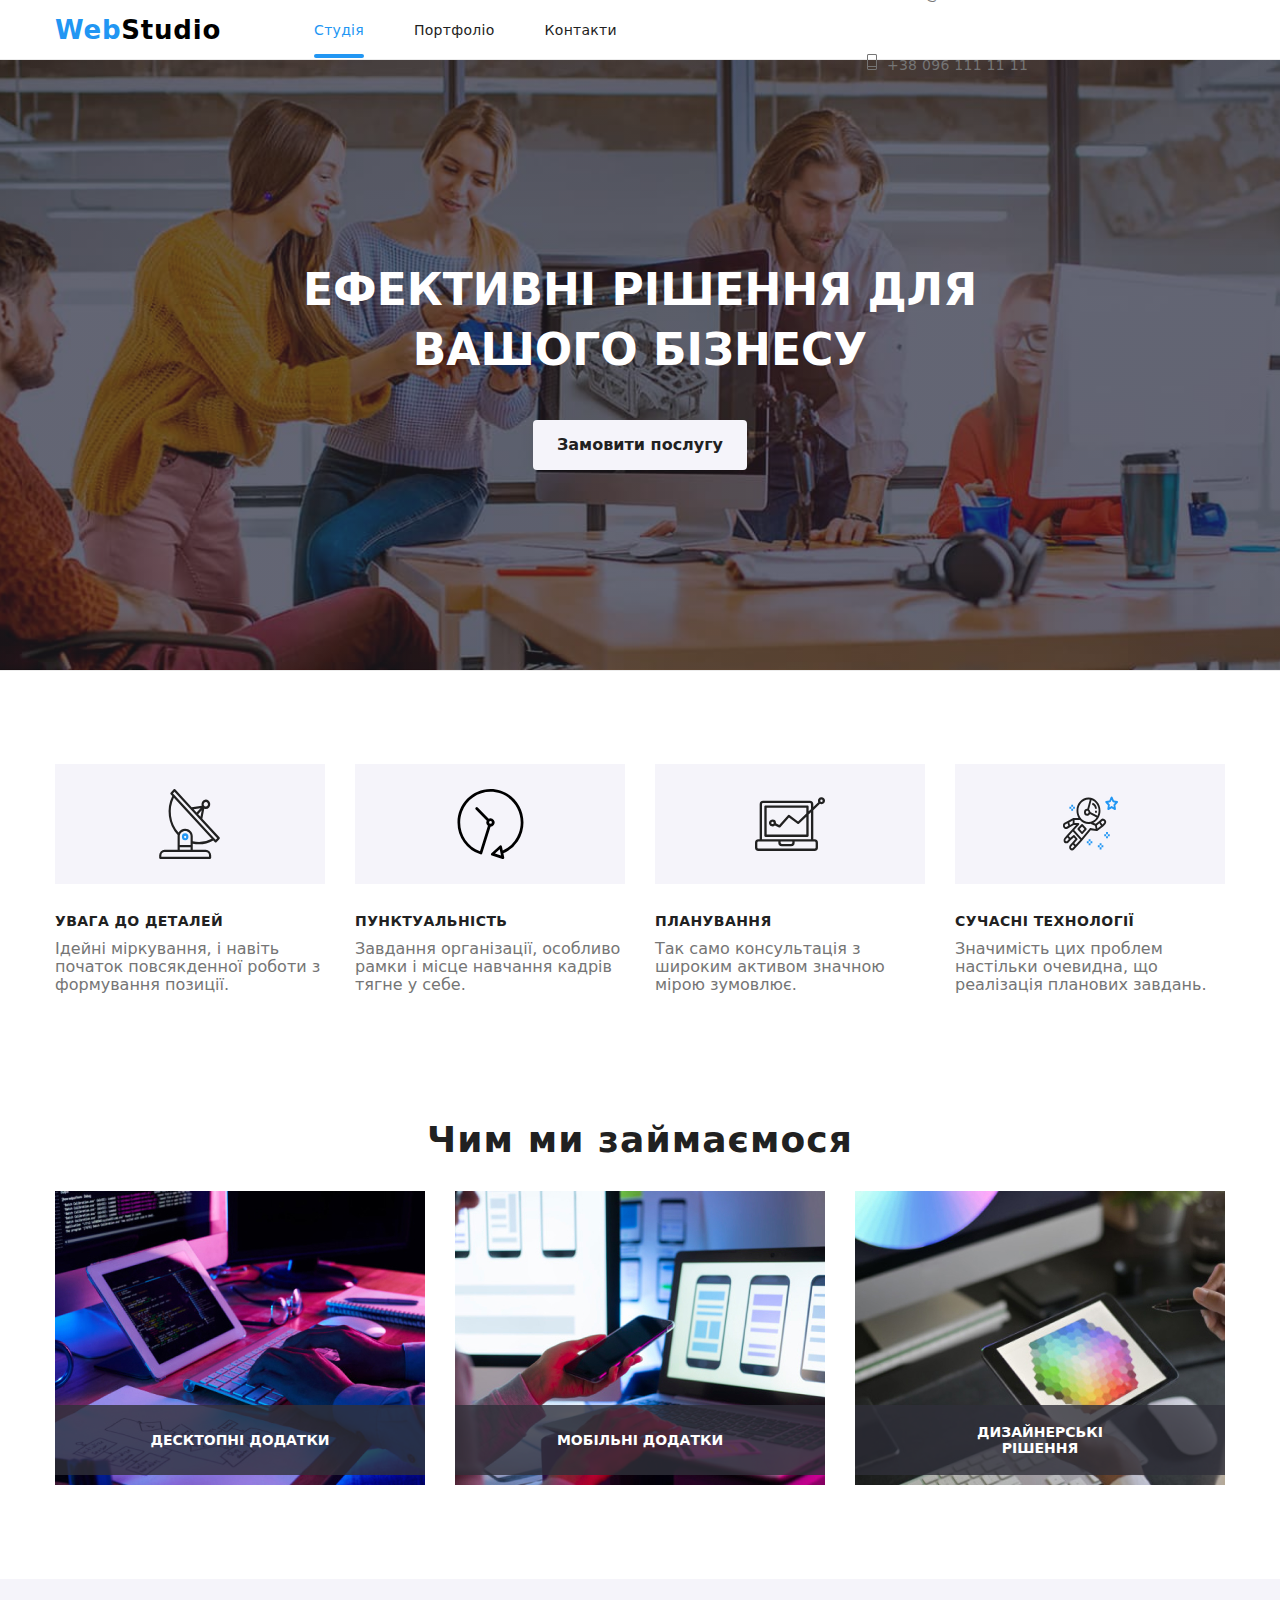
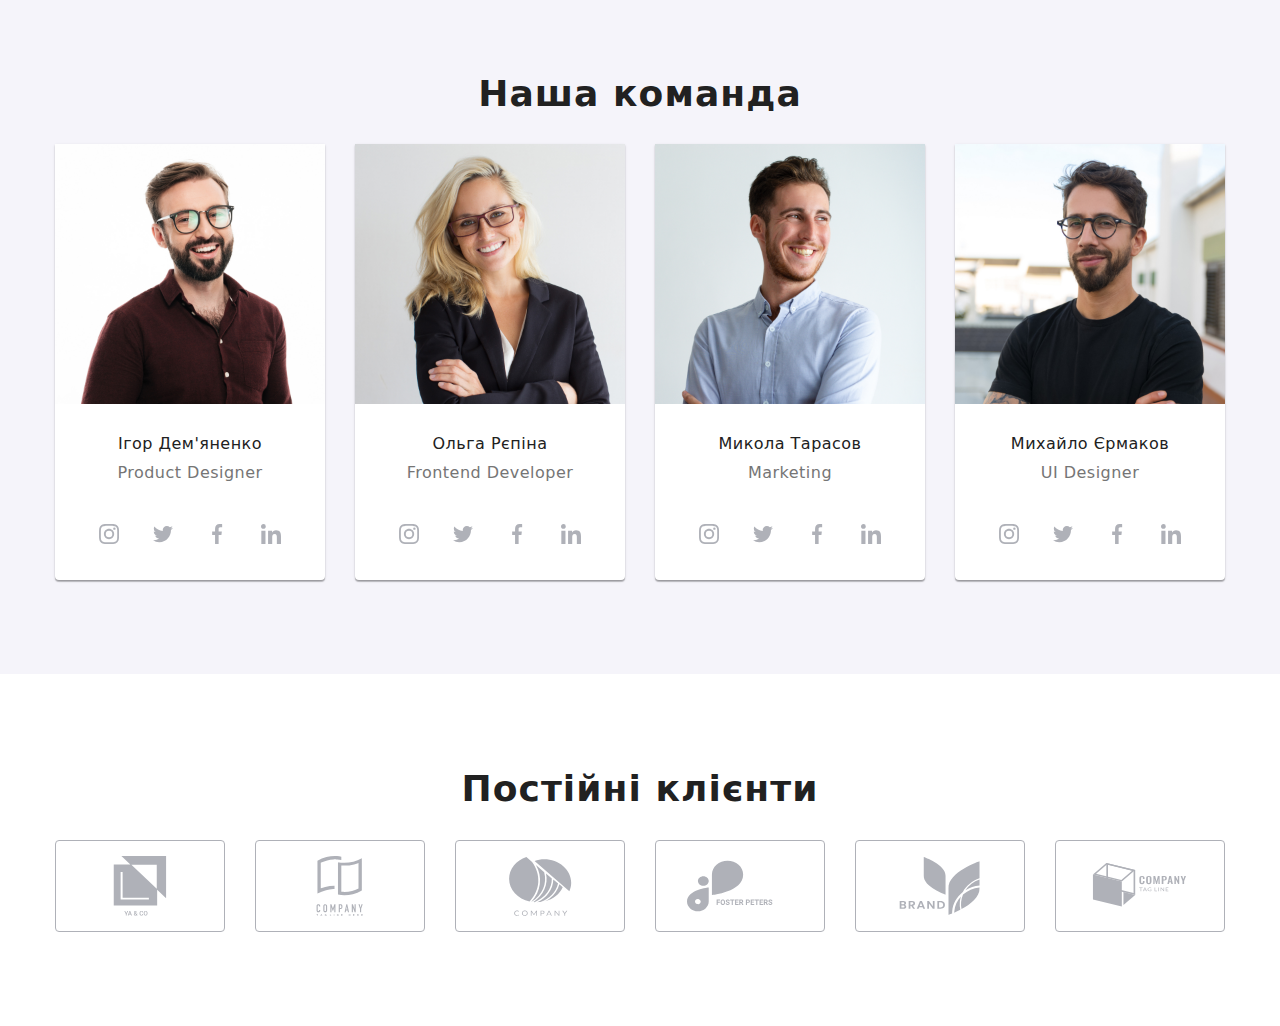
==== commit 7d23545c: "ну прям фініш майже" ====
--- a/index.html
+++ b/index.html
@@ -57,18 +57,27 @@
                    <div class="header-menu">
             <nav>
                 <ul class="nav list">
-                    <li><a class="nav__link link scale-none" href="#">Студія</a></li>
+                    <li><a class="nav__link scale-none link" href="#">Студія</a></li>
                     <li><a class="nav__link link" href="#">Портфоліо</a></li>
                     <li><a class="nav__link link" href="#">Контакти</a></li>
                 </ul>
             </nav>
-            <ul class="contact list">
-                <li><a class="nav__contact link" href="#">info@devstudio.com</a><svg class="site-tel__icon">
+
+            <ul class="site-tel list">
+                <li class="item"><a href="mailto:info@devstudio.com" class="nav__contact link " > <svg class="site-tel__icon">
+                    <use href="./img/second-moon.svg#icon-maill"></use> </svg> info@devstudio.com</a></li>
+                <li class="item"><a href="tel:+380961111111" class="nav__contact link" ><svg class="site-tell__icon">
+                    <use href="./img/second-moon.svg#icon-tell"></use>
+                </svg>+38 096 111 11 11</a></li>  
+             </ul>
+
+            <!-- <ul class="contact list">
+                <li class="item"><a class="nav__contact link" href="#">info@devstudio.com</a><svg class="site-tel__icon">
                     <use href="./img/second-moon.svg#icon-maill"></use> </svg></li>
-                <li><a class="nav__contact link" href="#">+38 096 111 11 11</a><svg class="site-tell__icon">
+                <li class="item" ><a class="nav__contact link" href="#">+38 096 111 11 11</a><svg class="site-tell__icon">
                     <use href="./img/second-moon.svg#icon-tell"></use>
                 </svg></li>
-            </ul>
+            </ul> -->
         </div>
       
         </header>
@@ -83,7 +92,7 @@
     
         <nav>
             <ul class="mob-menu list">
-                <li class="mob-item"><a href="./index.html" class="current link scale-none">Студія</a></li>
+                <li class="mob-item"><a href="./index.html" class="current link">Студія</a></li>
                 <li class="mob-item"><a href="./portfolio.html" class="current link">Портфоліо</a></li>
                 <li class="mob-item"><a href="" class="current link">Контакти</a></li>
             </ul>
--- a/css/main.min.css
+++ b/css/main.min.css
@@ -1 +1 @@
-html{-webkit-box-sizing:border-box;box-sizing:border-box}*,*::before *::after{-webkit-box-sizing:inherit;box-sizing:inherit}p,h1,h2,h3,h4,h5,h6{margin:0}ul{margin:0;padding-left:0}img{display:block;width:100%;height:auto}button{cursor:pointer}body{background-color:#fff;color:#757575;font-family:"Roboto",sans-serif}.container{padding-left:15px;padding-right:15px;margin-left:auto;margin-right:auto}@media screen and (min-width: 480px){.container{width:480px}}@media screen and (min-width: 768px){.container{width:768px}}@media screen and (min-width: 1200px){.container{width:1200px}}.menu-toggle{display:-webkit-inline-box;display:-ms-inline-flexbox;display:inline-flex;margin:0;padding:0;border:none;background-color:rgba(0,0,0,0)}@media screen and (min-width: 768px){.menu-toggle{display:none}}.general-footer-container{display:-webkit-box;display:-ms-flexbox;display:flex;width:100%;padding:0px 15px;margin:0 auto}.footer-container{width:100%;-webkit-box-pack:center;-ms-flex-pack:center;justify-content:center;-webkit-box-align:center;-ms-flex-align:center;align-items:center}.footer-container:not(:last-child){margin-right:70px}.list{list-style:none;margin:0;padding:0}.link{position:relative;text-decoration:none;padding-top:avto}/*! modern-normalize v1.1.0 | MIT License | https://github.com/sindresorhus/modern-normalize */*,::before,::after{-webkit-box-sizing:border-box;box-sizing:border-box}html{line-height:1.15;-webkit-text-size-adjust:100%;-moz-tab-size:4;-o-tab-size:4;tab-size:4}body{margin:0;font-family:system-ui,"Segoe UI",Roboto,Helvetica,Arial,sans-serif,"Apple Color Emoji","Segoe UI Emoji"}hr{height:0;color:inherit}abbr[title]{-webkit-text-decoration:underline dotted;text-decoration:underline dotted}b,strong{font-weight:bolder}code,kbd,samp,pre{font-family:ui-monospace,SFMono-Regular,Consolas,"Liberation Mono",Menlo,monospace;font-size:1em}small{font-size:80%}sub,sup{font-size:75%;line-height:0;position:relative;vertical-align:baseline}sub{bottom:-0.25em}sup{top:-0.5em}table{text-indent:0;border-color:inherit}button,input,optgroup,select,textarea{font-family:inherit;font-size:100%;line-height:1.15;margin:0}button,select{text-transform:none}button,[type=button],[type=reset],[type=submit]{-webkit-appearance:button}::-moz-focus-inner{border-style:none;padding:0}:-moz-focusring{outline:1px dotted ButtonText}:-moz-ui-invalid{box-shadow:none}legend{padding:0}progress{vertical-align:baseline}::-webkit-inner-spin-button,::-webkit-outer-spin-button{height:auto}[type=search]{-webkit-appearance:textfield;outline-offset:-2px}::-webkit-search-decoration{-webkit-appearance:none}::-webkit-file-upload-button{-webkit-appearance:button;font:inherit}summary{display:list-item}.main-nav{position:relative;display:-webkit-box;display:-ms-flexbox;display:flex;-webkit-box-align:center;-ms-flex-align:center;align-items:center;-webkit-box-pack:justify;-ms-flex-pack:justify;justify-content:space-between}.menu-container{background-color:#fff;padding:20px;text-align:center;font-size:20px;width:100%}@media screen and (max-width: 767px){.menu-container{display:none;position:absolute;top:100%;left:0;width:100%}.menu-container.is-open{display:block}}@media screen and (min-width: 768px){.menu-container{display:-webkit-box;display:-ms-flexbox;display:flex}}.header-border{border-bottom:1px solid #ececec}.studio{-webkit-transition-property:color;transition-property:color;-webkit-transition-duration:250ms;transition-duration:250ms;-webkit-transition-timing-function:cubic-bezier(0.4, 0, 0.2, 1);transition-timing-function:cubic-bezier(0.4, 0, 0.2, 1)}.studio:hover{color:#2196f3}.studio__web{color:#2196f3}.header{display:-webkit-box;display:-ms-flexbox;display:flex;-webkit-box-align:center;-ms-flex-align:center;align-items:center;position:relative;height:60px}.web{font-style:normal;font-weight:700;font-size:26px;line-height:1.19;letter-spacing:.03em;color:#2196f3}.studio{font-style:normal;font-weight:700;font-size:26px;line-height:1.19;letter-spacing:.03em;color:#000}.nav{display:-webkit-box;display:-ms-flexbox;display:flex;gap:50px;margin-left:93px}.contact{display:-webkit-box;display:-ms-flexbox;display:flex;-ms-flex-wrap:wrap;flex-wrap:wrap;margin-left:auto}@media screen and (min-width: 1200px){.contact{gap:50px;margin-left:250px}}.nav__link{font-style:normal;font-weight:500;font-size:14px;line-height:1.14;letter-spacing:.02em;color:#212121}.scale-none::after{content:"";-webkit-transform:scaleX(1);transform:scaleX(1);-webkit-transition:-webkit-transform 250ms cubic-bezier(0.4, 0, 0.2, 1);transition:-webkit-transform 250ms cubic-bezier(0.4, 0, 0.2, 1);transition:transform 250ms cubic-bezier(0.4, 0, 0.2, 1);transition:transform 250ms cubic-bezier(0.4, 0, 0.2, 1), -webkit-transform 250ms cubic-bezier(0.4, 0, 0.2, 1);width:100%;height:4px;background:#2196f3;border-radius:2px}@media screen and (max-width: 767px){.scale-none::after{display:none}}@media screen and (min-width: 767px){.scale-none::after{position:absolute;bottom:0;left:0}}.nav__link .scale-none{color:#2196f3}.nav__contact{font-style:normal;font-weight:500;font-size:14px;line-height:1.14;letter-spacing:.02em;color:#757575}.nav__link:hover,.nav__link:focus,.nav__contact:hover,.nav__contact:focus{color:#2196f3}@media screen and (max-width: 767px){.header-menu{display:none}}@media screen and (min-width: 767px){.header-menu{display:-webkit-box;display:-ms-flexbox;display:flex;margin-left:auto}}.menu-toggle{margin-top:10px;margin-bottom:10px;border:none;padding:0;background-color:#fff}@media screen and (min-width: 768px){.menu-toggle{display:none}}@media screen and (max-width: 768px){.header{-webkit-box-pack:justify;-ms-flex-pack:justify;justify-content:space-between}}.mob-menu{text-align:left;margin-bottom:130px}.mob-menu__contacts{text-align:left}.mob-item{margin-top:32px}.mob-item__contacts{margin-bottom:32px}.button-toggle{position:absolute;top:10px;right:65px;width:40px;height:40px;border:none;background-color:#fff}.button-toggle:hover{cursor:pointer}.button-toggle:hover .button-toggle__icone{fill:#2196f3}.button-toggle__icone{width:40px;height:40px;position:absolute;top:50%;left:50%;-webkit-transform:translate(-50%, -50%);transform:translate(-50%, -50%);-webkit-transition:fill 250ms cubic-bezier(0.4, 0, 0.2, 1);transition:fill 250ms cubic-bezier(0.4, 0, 0.2, 1)}.menu-container{position:fixed;top:0;left:0;width:100vw;height:100vh;padding-left:40px;padding-top:40px;padding-bottom:40px;z-index:999;display:-webkit-box;display:-ms-flexbox;display:flex;-ms-flex-pack:distribute;justify-content:space-around;-webkit-box-orient:vertical;-webkit-box-direction:normal;-ms-flex-direction:column;flex-direction:column;-webkit-transform:translateX(100%);transform:translateX(100%)}.menu-container.is-open{-webkit-transform:translateX(0);transform:translateX(0)}.current{font-style:normal;font-weight:500;font-size:40px;line-height:47px;letter-spacing:.02em;color:#212121}.social{display:-webkit-box;display:-ms-flexbox;display:flex;gap:20px}.soc{font-style:normal;font-weight:500;font-size:18px;line-height:1.22;letter-spacing:.02em;color:#2196f3}.tel{font-style:normal;font-weight:500;font-size:34px;line-height:40px;letter-spacing:.02em;color:#2196f3}.email{font-style:normal;font-weight:500;font-size:24px;line-height:28px;letter-spacing:.02em;color:#757575}.site-tel{margin-left:auto}@media screen and (max-width: 767px){.site-tel{margin-top:306px;display:-webkit-box;display:-ms-flexbox;display:flex;-webkit-box-orient:vertical;-webkit-box-direction:reverse;-ms-flex-direction:column-reverse;flex-direction:column-reverse;gap:32px}}@media screen and (min-width: 768px){.site-tel{display:-webkit-box;display:-ms-flexbox;display:flex}}.site-tel .link{display:block;font-weight:500;font-size:14px;line-height:1.14;letter-spacing:.02em;text-decoration:none;color:#757575;-webkit-transition-property:color;transition-property:color;-webkit-transition-duration:250ms;transition-duration:250ms;-webkit-transition-timing-function:cubic-bezier(0.4, 0, 0.2, 1);transition-timing-function:cubic-bezier(0.4, 0, 0.2, 1)}@media screen and (max-width: 767px){.site-tel .link{font-weight:500;font-size:34px;line-height:40px;letter-spacing:.02em;text-align:left;color:#2196f3}}.site-tel .link:hover,.site-tel .link:focus{fill:#2196f3;color:#2196f3}.site-tel__icon{fill:currentColor;width:16px;height:12px;margin-right:10px;background-position:center}@media screen and (max-width: 767px){.site-tel__icon{display:none}}@media screen and (min-width: 768px){.site-tel .item+.item{margin-left:40px}}.site-tell__icon{fill:currentColor;width:10px;height:16px;margin-right:10px;background-position:center}@media screen and (max-width: 767px){.site-tell__icon{display:none}}.overlay{text-align:center;padding-top:200px;padding-bottom:200px;max-width:1600px;margin-left:auto;margin-right:auto;background-color:#2f303a;outline:1px solid #ececec;background-image:-webkit-gradient(linear, left top, right top, from(rgba(47, 48, 58, 0.4)), to(rgba(47, 48, 58, 0.4))),url(../img/overlay.jpg);background-image:linear-gradient(to right, rgba(47, 48, 58, 0.4), rgba(47, 48, 58, 0.4)),url(../img/overlay.jpg);background-repeat:no-repeat;background-position:center;background-size:cover}.hero-title{color:#fff;font-weight:900;font-size:44px;line-height:1.36;margin-top:0;margin-bottom:40px}.button{border-radius:4px;padding:10px 24px;min-width:67px;color:#212121;background-color:#f5f4fa;font-family:inherit;font-weight:700;font-size:16px;line-height:1.875;cursor:pointer;border:rgba(0,0,0,0);text-align:center;-webkit-transition-property:color backround-color;transition-property:color backround-color;-webkit-transition-duration:250ms;transition-duration:250ms;-webkit-transition-timing-function:cubic-bezier(0.4, 0, 0.2, 1);transition-timing-function:cubic-bezier(0.4, 0, 0.2, 1)}.button:focus,.button:hover{color:#fff;background-color:#2196f3}.button-portfolio{display:-webkit-box;display:-ms-flexbox;display:flex;-webkit-box-pack:center;-ms-flex-pack:center;justify-content:center}.section{padding-top:94px;padding-bottom:94px}.section__top{padding-top:0}@media screen and (max-width: 1199px){.section__top{display:none}}.section__comand{background-color:#f5f4fa}.section__title{margin-bottom:30px;font-weight:700;font-size:36px;line-height:1.16;text-align:center;letter-spacing:.03em;color:#212121}.section__title.centered{text-align:center}@media screen and (min-width: 480px){.feature-list{width:450px}}@media screen and (min-width: 768px){.feature-list{display:-webkit-box;display:-ms-flexbox;display:flex;-ms-flex-wrap:wrap;flex-wrap:wrap;width:768px}}@media screen and (min-width: 1200px){.feature-list{width:1200px}}.feature-list .title{color:#212121;margin-bottom:10px}.feature-list__text{padding:10px 0px;font-size:14px;line-height:1.71;letter-spacing:.03em;color:#757575}@media screen and (min-width: 480px){.list__item{width:450px;margin-bottom:30px}}@media screen and (min-width: 768px){.list__item{width:354px}}@media screen and (min-width: 1200px){.list__item{width:270px}}@media screen and (min-width: 768px){.list__item:not(:last-child){margin-right:30px}}.list__item::before{display:block;content:"";height:120px;margin-bottom:30px;background-size:contain;background-repeat:no-repeat;background-position:center;background-color:#f5f4fa}.title{font-weight:700;font-size:14px;line-height:1.14;letter-spacing:.03em;text-transform:uppercase;color:#212121}.icon-delivery::before{background-image:url(../img/antenna.svg);background-size:65.32px 70px}.icon-clock::before{background-image:url(../img/clock.svg);background-size:66.96px 70px}.icon-comp::before{background-image:url(../img/comp.svg);background-size:70px 53.69px}.icon-astronaut::before{background-image:url(../img/astronaut.svg);background-size:54.83px 60.66px}.work__items{position:relative;-webkit-box-pack:center;-ms-flex-pack:center;justify-content:center}.work__items::before{position:absolute;top:73%;content:"";width:370px;height:70px;background:rgba(47,48,58,.8)}.work__text{position:absolute;top:85%;left:50%;-webkit-transform:translate(-50%, -50%);transform:translate(-50%, -50%);font-weight:700;font-size:14px;line-height:16px;text-align:center;color:#fff}.work-list{position:relative;width:1200px;display:-webkit-box;display:-ms-flexbox;display:flex}.work-list .title{padding:188px 0px}.work-list .item{margin-left:30px}.work-list .item:first-child{margin-left:0px}.team__list{display:-webkit-box;display:-ms-flexbox;display:flex;-ms-flex-wrap:wrap;flex-wrap:wrap;gap:30px}.team__element{background-color:#fff;margin:0 auto;-webkit-box-shadow:0px 1px 3px rgba(0,0,0,.12),0px 1px 1px rgba(0,0,0,.14),0px 2px 1px rgba(0,0,0,.2);box-shadow:0px 1px 3px rgba(0,0,0,.12),0px 1px 1px rgba(0,0,0,.14),0px 2px 1px rgba(0,0,0,.2);border-radius:0px 0px 4px 4px}@media screen and (max-width: 479px){.team__element{width:270px}}@media screen and (min-width: 480px){.team__element{width:450px}}@media screen and (min-width: 768px){.team__element{-ms-flex-preferred-size:calc((100% - 30px)/2);flex-basis:calc((100% - 30px)/2)}}@media screen and (min-width: 1200px){.team__element{-ms-flex-preferred-size:calc((100% - 90px)/4);flex-basis:calc((100% - 90px)/4)}}.team__item{min-width:205px;margin-top:30px;margin-bottom:10px;margin-left:auto;margin-right:auto;text-align:center;font-style:normal;font-weight:500;font-size:16px;line-height:1.1875;letter-spacing:.03em;color:#212121}.team__text{margin-bottom:30px;margin-left:auto;margin-right:auto;text-align:center;font-size:16px;line-height:1.1875;letter-spacing:.03em;color:#757575}.team-soc__list{display:-webkit-box;display:-ms-flexbox;display:flex;-webkit-box-pack:center;-ms-flex-pack:center;justify-content:center;-webkit-box-align:center;-ms-flex-align:center;align-items:center;padding-bottom:24px}.team-soc__items{width:44px;height:44px}.team-soc__items:not(:last-child){margin-right:10px}.team-soc__link{width:100%;height:100%;display:-webkit-box;display:-ms-flexbox;display:flex;-webkit-box-pack:center;-ms-flex-pack:center;justify-content:center;-webkit-box-align:center;-ms-flex-align:center;align-items:center;border-radius:50%;color:#afb1b8;-webkit-transition-property:fill backround-color;transition-property:fill backround-color;-webkit-transition-duration:250ms;transition-duration:250ms;-webkit-transition-timing-function:cubic-bezier(0.4, 0, 0.2, 1);transition-timing-function:cubic-bezier(0.4, 0, 0.2, 1)}.team-soc__link:hover,.team-soc__link:focus{background-color:#2196f3;width:100%;height:100%;display:-webkit-box;display:-ms-flexbox;display:flex;-webkit-box-pack:center;-ms-flex-pack:center;justify-content:center;-webkit-box-align:center;-ms-flex-align:center;align-items:center;border-radius:50%;color:#afb1b8}.team-icon{width:20px;height:20px;fill:currentColor;-webkit-transition-property:fill;transition-property:fill;-webkit-transition-duration:250ms;transition-duration:250ms;-webkit-transition-timing-function:cubic-bezier(0.4, 0, 0.2, 1);transition-timing-function:cubic-bezier(0.4, 0, 0.2, 1)}.team-soc__link:hover .team-icon,.team-soc__link:focus .team-icon{fill:#fff}.company__list{list-style:none}@media screen and (min-width: 479px){.company__list{display:-webkit-box;display:-ms-flexbox;display:flex;-ms-flex-wrap:wrap;flex-wrap:wrap;width:480px;gap:30px}}@media screen and (min-width: 768px){.company__list{width:768px}}@media screen and (min-width: 1200px){.company__list{width:1200px}}.company__link{display:-webkit-box;display:-ms-flexbox;display:flex;-webkit-box-orient:vertical;-webkit-box-direction:normal;-ms-flex-direction:column;flex-direction:column;-webkit-box-pack:center;-ms-flex-pack:center;justify-content:center;-webkit-box-align:center;-ms-flex-align:center;align-items:center;color:#afb1b8;border:1px solid #afb1b8;border-radius:4px;-webkit-transition-property:fill;transition-property:fill;-webkit-transition-duration:250ms;transition-duration:250ms;-webkit-transition-timing-function:cubic-bezier(0.4, 0, 0.2, 1);transition-timing-function:cubic-bezier(0.4, 0, 0.2, 1)}@media screen and (max-width: 480px){.company__link{margin-bottom:30px}}@media screen and (min-width: 480px){.company__link{width:210px;height:92px}}@media screen and (min-width: 768px){.company__link{width:226px}}@media screen and (min-width: 1200px){.company__link{width:170px}}.company__link:hover,.company__link:focus{border-color:#2196f3}.company-icon{width:106px;height:60px;fill:currentColor;-webkit-transition-property:fill;transition-property:fill;-webkit-transition-duration:250ms;transition-duration:250ms;-webkit-transition-timing-function:cubic-bezier(0.4, 0, 0.2, 1);transition-timing-function:cubic-bezier(0.4, 0, 0.2, 1)}.company__link:hover .company-icon,.company__link:focus .company-icon{fill:#2196f3}.logo__footer{padding-bottom:28px;display:block;color:#fff;text-decoration:none;font-family:"Raleway";font-style:normal;font-weight:700;font-size:26px;line-height:1.19;letter-spacing:.03em;-webkit-transition-property:color;transition-property:color;-webkit-transition-duration:250ms;transition-duration:250ms;-webkit-transition-timing-function:cubic-bezier(0.4, 0, 0.2, 1);transition-timing-function:cubic-bezier(0.4, 0, 0.2, 1)}.logo__footer:hover,.logo__footer:focus{color:#2196f3}.footer{background-color:#2f303a;padding:60px 0px}.footer__link{margin:12px 0px;display:block;font-style:normal;font-weight:400;font-size:14px;line-height:1.71;letter-spacing:.03em;color:rgba(255,255,255,.6)}.footer__link:hover,.footer__link:focus{color:#2196f3}.footer__address{font-style:normal;font-weight:400;font-size:14px;line-height:1.71;letter-spacing:.03em;color:#fff;-webkit-transition-property:color;transition-property:color;-webkit-transition-duration:250ms;transition-duration:250ms;-webkit-transition-timing-function:cubic-bezier(0.4, 0, 0.2, 1);transition-timing-function:cubic-bezier(0.4, 0, 0.2, 1)}.footer__text{margin-top:10px;margin-bottom:30px;font-weight:700;font-size:14px;line-height:16px;letter-spacing:.03em;text-transform:uppercase;color:#fff}.footer__icon{width:20px;height:20px;fill:currentColor}.footer__input{-webkit-box-sizing:border-box;box-sizing:border-box;background-color:rgba(0,0,0,0);margin-right:12px;width:358px;height:50px;border:1px solid rgba(255,255,255,.3);border-radius:4px}.footer-soc__list{display:-webkit-box;display:-ms-flexbox;display:flex;-webkit-box-pack:center;-ms-flex-pack:center;justify-content:center;-webkit-box-align:center;-ms-flex-align:center;align-items:center;margin-bottom:30px}.footer-soc__items{width:44px;height:44px}.footer-soc__items:not(:last-child){margin-right:10px}.footer-soc__link{width:100%;height:100%;background:rgba(255,255,255,.1);display:-webkit-box;display:-ms-flexbox;display:flex;-webkit-box-pack:center;-ms-flex-pack:center;justify-content:center;-webkit-box-align:center;-ms-flex-align:center;align-items:center;border-radius:50%;color:#fff;-webkit-transition-property:color fill backround-color;transition-property:color fill backround-color;-webkit-transition-duration:250ms;transition-duration:250ms;-webkit-transition-timing-function:cubic-bezier(0.4, 0, 0.2, 1);transition-timing-function:cubic-bezier(0.4, 0, 0.2, 1)}.footer-soc__link:hover,.footer-soc__link:focus{background-color:#2196f3;width:100%;height:100%;display:-webkit-box;display:-ms-flexbox;display:flex;-webkit-box-pack:center;-ms-flex-pack:center;justify-content:center;-webkit-box-align:center;-ms-flex-align:center;align-items:center;border-radius:50%}.footer-soc__link:hover .team-icon,.footer-soc__link:focus .team-icon{fill:#fff}.footer__input::-webkit-input-placeholder{width:47px;height:20px;font-weight:400;font-size:16px;line-height:20px;display:-webkit-box;display:flex;-webkit-box-align:center;align-items:center;letter-spacing:.03em;color:rgba(255,255,255,.6)}.footer__input::-moz-placeholder{width:47px;height:20px;font-weight:400;font-size:16px;line-height:20px;display:flex;align-items:center;letter-spacing:.03em;color:rgba(255,255,255,.6)}.footer__input:-ms-input-placeholder{width:47px;height:20px;font-weight:400;font-size:16px;line-height:20px;display:-ms-flexbox;display:flex;-ms-flex-align:center;align-items:center;letter-spacing:.03em;color:rgba(255,255,255,.6)}.footer__input::-ms-input-placeholder{width:47px;height:20px;font-weight:400;font-size:16px;line-height:20px;display:-ms-flexbox;display:flex;-ms-flex-align:center;align-items:center;letter-spacing:.03em;color:rgba(255,255,255,.6)}.footer__input::placeholder{width:47px;height:20px;font-weight:400;font-size:16px;line-height:20px;display:-webkit-box;display:-ms-flexbox;display:flex;-webkit-box-align:center;-ms-flex-align:center;align-items:center;letter-spacing:.03em;color:rgba(255,255,255,.6)}.footer-form__item{font-weight:400;font-size:16px;line-height:20px;cursor:pointer;padding-left:16px;letter-spacing:.03em;color:rgba(255,255,255,.6)}.footer-form__item:focus,.footer-form__item:hover{outline:rgba(0,0,0,0)}.footer__button{position:relative;position:absolute;border-radius:4px;width:200px;height:50px;color:#fff;background-color:#2196f3;font-family:inherit;font-weight:700;font-size:16px;line-height:1.875;cursor:pointer;border:rgba(0,0,0,0)}.footer__button::after{content:"";position:absolute;top:13px;right:28px;width:24px;height:24px;background-image:url(../img/send.svg)}.fotter-btn__text{position:absolute;top:10px;right:62px}.head{border-bottom:1px solid #ececec}.foto-item{margin-left:24px;margin-top:20px;margin-bottom:4px;font-weight:700;font-size:18px;line-height:2;letter-spacing:.06em;color:#212121}.foto-text{margin-left:24px;margin-bottom:20px;font-size:16px;line-height:1.875;letter-spacing:.03em;color:#757575}.test-container{padding-left:15px;padding-right:15px;margin-left:auto;margin-right:auto}@media screen and (min-width: 480px){.button-list{width:420px}}@media screen and (min-width: 768px){.button-list{width:768px}}@media screen and (min-width: 1200px){.button-list{width:1200px}}@media screen and (min-width: 480px){.foto__list{width:480px}}@media screen and (min-width: 768px){.foto__list{width:768px}}@media screen and (min-width: 1200px){.foto__list{width:1200px}}.flex-container{display:-webkit-box;display:-ms-flexbox;display:flex;-ms-flex-wrap:wrap;flex-wrap:wrap}.flex-button{margin-bottom:50px;margin-right:8px}.flex-element{border:1px solid #eee;-webkit-transition-property:color backround-color;transition-property:color backround-color;-webkit-transition-duration:250ms;transition-duration:250ms;-webkit-transition-timing-function:cubic-bezier(0.4, 0, 0.2, 1);transition-timing-function:cubic-bezier(0.4, 0, 0.2, 1)}@media screen and (min-width: 480px){.flex-element{width:450px;margin-bottom:30px}}@media screen and (min-width: 768px){.flex-element{width:354px}}@media screen and (min-width: 768px){.flex-element:not(:last-child){margin-right:15px}}@media screen and (min-width: 1200px){.flex-element{width:370px}}.flex-element:hover .foto-hover-text{opacity:1}.flex-element:hover .foto-hover-text::before{opacity:1}.foto-grant-text{position:relative;overflow:hidden}.foto-hover-text{position:absolute;top:50%;left:50%;-webkit-transform:translate(-50%, -50%);transform:translate(-50%, -50%);width:322px;height:168px;font-weight:400;font-size:18px;line-height:28px;letter-spacing:.03em;opacity:0;-webkit-transition-property:opacity;transition-property:opacity;-webkit-transition-duration:250ms;transition-duration:250ms;-webkit-transition-timing-function:cubic-bezier(0.4, 0, 0.2, 1);transition-timing-function:cubic-bezier(0.4, 0, 0.2, 1);color:#fff}.flex-element:hover .foto-grant-text::before{opacity:1;-webkit-transform:translateY(0);transform:translateY(0)}.foto-grant-text::before{content:"";position:absolute;display:inline-block;width:370px;height:294px;opacity:0;-webkit-transform:translateY(100%);transform:translateY(100%);-webkit-transition:-webkit-transform 250ms cubic-bezier(0.4, 0, 0.2, 1);transition:-webkit-transform 250ms cubic-bezier(0.4, 0, 0.2, 1);transition:transform 250ms cubic-bezier(0.4, 0, 0.2, 1);transition:transform 250ms cubic-bezier(0.4, 0, 0.2, 1), -webkit-transform 250ms cubic-bezier(0.4, 0, 0.2, 1);background-color:rgba(33,150,243,.9)}.flex-element:hover,.flex-elemeny:focus{border:1px solid #eee;-webkit-box-shadow:0px 1px 1px rgba(0,0,0,.12),0px 4px 4px rgba(0,0,0,.06),1px 4px 6px rgba(0,0,0,.16);box-shadow:0px 1px 1px rgba(0,0,0,.12),0px 4px 4px rgba(0,0,0,.06),1px 4px 6px rgba(0,0,0,.16)}.backdrop{position:fixed;top:0%;left:0;min-width:100%;min-height:100%;background:rgba(0,0,0,.2);opacity:1;-webkit-transition:opacity 250ms cubic-bezier(0.4, 0, 0.2, 1);transition:opacity 250ms cubic-bezier(0.4, 0, 0.2, 1)}.backdrop.is-hidden{opacity:0;pointer-events:none}.modal{position:absolute;top:50%;left:50%;-webkit-transform:translate(-50%, -50%) scale(1);transform:translate(-50%, -50%) scale(1);-webkit-transition:-webkit-transform 250ms cubic-bezier(0.4, 0, 0.2, 1);transition:-webkit-transform 250ms cubic-bezier(0.4, 0, 0.2, 1);transition:transform 250ms cubic-bezier(0.4, 0, 0.2, 1);transition:transform 250ms cubic-bezier(0.4, 0, 0.2, 1), -webkit-transform 250ms cubic-bezier(0.4, 0, 0.2, 1);padding:15px;width:100%;overflow-y:scroll;background:#fff;-webkit-box-shadow:0px 1px 3px rgba(0,0,0,.12),0px 1px 1px rgba(0,0,0,.14),0px 2px 1px rgba(0,0,0,.2);box-shadow:0px 1px 3px rgba(0,0,0,.12),0px 1px 1px rgba(0,0,0,.14),0px 2px 1px rgba(0,0,0,.2);border-radius:4px}@media screen and (min-width: 480px){.modal{max-width:450px}}@media screen and (min-width: 1200px){.modal{max-width:528px}}.close__button{position:absolute;top:8px;right:8px;width:30px;height:30px;border:1px solid rgba(0,0,0,.1);border-radius:50%;display:-webkit-box;display:-ms-flexbox;display:flex;background-color:#fff}.close__button:focus,.close__button:hover{fill:#2196f3}.close__modal{width:18px;height:18px;position:absolute;top:50%;left:50%;-webkit-transform:translate(-50%, -50%);transform:translate(-50%, -50%);-webkit-transition:fill 250ms cubic-bezier(0.4, 0, 0.2, 1);transition:fill 250ms cubic-bezier(0.4, 0, 0.2, 1)}.modal__heading{font-weight:700px;font-size:20px;line-height:23px;text-align:center;letter-spacing:.03em;color:#212121}@media screen and (min-width: 480px){.modal__heading{margin-top:40px}}.modal__input{width:100%;height:40px;border:1px solid rgba(33,33,33,.2);border-radius:4px;cursor:pointer;padding-left:42px;-webkit-transition:border-color 250ms cubic-bezier(0.4, 0, 0.2, 1);transition:border-color 250ms cubic-bezier(0.4, 0, 0.2, 1)}.modal__input:focus,.modal__input:hover{border-color:#2196f3;outline:rgba(0,0,0,0)}.modal__input:focus+svg,.modal__input:hover+svg{fill:#2196f3}.modal__text{width:100%;height:120px;border:1px solid rgba(33,33,33,.2);border-radius:4px;padding:12px 16px;resize:none}.modal__text::-webkit-input-placeholder{font-weight:400;font-size:12px;line-height:14px;letter-spacing:.01em;-webkit-transition:color 250ms cubic-bezier(0.4, 0, 0.2, 1);transition:color 250ms cubic-bezier(0.4, 0, 0.2, 1);color:rgba(117,117,117,.5)}.modal__text::-moz-placeholder{font-weight:400;font-size:12px;line-height:14px;letter-spacing:.01em;-moz-transition:color 250ms cubic-bezier(0.4, 0, 0.2, 1);transition:color 250ms cubic-bezier(0.4, 0, 0.2, 1);color:rgba(117,117,117,.5)}.modal__text:-ms-input-placeholder{font-weight:400;font-size:12px;line-height:14px;letter-spacing:.01em;-ms-transition:color 250ms cubic-bezier(0.4, 0, 0.2, 1);transition:color 250ms cubic-bezier(0.4, 0, 0.2, 1);color:rgba(117,117,117,.5)}.modal__text::-ms-input-placeholder{font-weight:400;font-size:12px;line-height:14px;letter-spacing:.01em;-ms-transition:color 250ms cubic-bezier(0.4, 0, 0.2, 1);transition:color 250ms cubic-bezier(0.4, 0, 0.2, 1);color:rgba(117,117,117,.5)}.modal__text::placeholder{font-weight:400;font-size:12px;line-height:14px;letter-spacing:.01em;-webkit-transition:color 250ms cubic-bezier(0.4, 0, 0.2, 1);transition:color 250ms cubic-bezier(0.4, 0, 0.2, 1);color:rgba(117,117,117,.5)}.modal__check{width:100%;height:24px;display:block;font-weight:400;font-size:14px;line-height:24px;letter-spacing:.03em;color:#757575;-webkit-transition:250ms cubic-bezier(0.4, 0, 0.2, 1);transition:250ms cubic-bezier(0.4, 0, 0.2, 1)}.modal__link{color:#2196f3;margin-left:7px}.modal-input__group{margin-bottom:28px}.modal-input__group .label{width:22px;height:14px;display:block;margin-bottom:4px;font-weight:400;font-size:12px;line-height:14px;letter-spacing:.01em;color:#757575}.modal__text:focus::-webkit-input-placeholder, .modal__text:hover::-webkit-input-placeholder{color:#2196f3}.modal__text:focus::-moz-placeholder, .modal__text:hover::-moz-placeholder{color:#2196f3}.modal__text:focus:-ms-input-placeholder, .modal__text:hover:-ms-input-placeholder{color:#2196f3}.modal__text:focus::-ms-input-placeholder, .modal__text:hover::-ms-input-placeholder{color:#2196f3}.modal__text:focus::placeholder,.modal__text:hover::placeholder{color:#2196f3}.modal-input__wrapper{position:relative}.modal-input__icon{position:absolute;top:50%;left:12px;-webkit-transform:translateY(-50%);transform:translateY(-50%);-webkit-transition:fill 250ms cubic-bezier(0.4, 0, 0.2, 1);transition:fill 250ms cubic-bezier(0.4, 0, 0.2, 1)}.modal-check__label{position:relative}.modal-check__label::before{content:"";width:16px;height:16px;border:2px solid #212121;border-radius:2px;margin-right:10px}label.modal-check__label{position:absolute;display:-webkit-box;display:-ms-flexbox;display:flex;-webkit-box-align:center;-ms-flex-align:center;align-items:center;cursor:pointer}.modal-politic__check:checked+label::before{border:none;background-image:url(../img/check.svg);width:16px;height:15px;-webkit-transition:tracnsform 250ms cubic-bezier(0.4, 0, 0.2, 1);transition:tracnsform 250ms cubic-bezier(0.4, 0, 0.2, 1)}.visually-hidden{position:absolute;width:1px;height:1px;margin:-1px;border:0;padding:0;white-space:nowrap;overflow:hidden;opacity:0}.modal__button{width:200px;height:50px;margin-top:40px;margin-left:23%;font-weight:700;font-size:16px;line-height:30px;-webkit-box-align:center;-ms-flex-align:center;align-items:center;text-align:center;letter-spacing:.06em;border:none;background:#188ce8;-webkit-box-shadow:0px 4px 4px rgba(0,0,0,.15);box-shadow:0px 4px 4px rgba(0,0,0,.15);border-radius:4px;color:#fff}/*# sourceMappingURL=main.min.css.map */+html{-webkit-box-sizing:border-box;box-sizing:border-box}*,*::before *::after{-webkit-box-sizing:inherit;box-sizing:inherit}p,h1,h2,h3,h4,h5,h6{margin:0}ul{margin:0;padding-left:0}img{display:block;width:100%;height:auto}button{cursor:pointer}body{background-color:#fff;color:#757575;font-family:"Roboto",sans-serif}.container{padding-left:15px;padding-right:15px;margin-left:auto;margin-right:auto}@media screen and (min-width: 480px){.container{width:480px}}@media screen and (min-width: 768px){.container{width:768px}}@media screen and (min-width: 1200px){.container{width:1200px}}.menu-toggle{display:-webkit-inline-box;display:-ms-inline-flexbox;display:inline-flex;margin:0;padding:0;border:none;background-color:rgba(0,0,0,0)}@media screen and (min-width: 768px){.menu-toggle{display:none}}.general-footer-container{display:-webkit-box;display:-ms-flexbox;display:flex;width:100%;padding:0px 15px;margin:0 auto}.footer-container{width:100%;-webkit-box-pack:center;-ms-flex-pack:center;justify-content:center;-webkit-box-align:center;-ms-flex-align:center;align-items:center}.footer-container:not(:last-child){margin-right:70px}.list{list-style:none;margin:0;padding:0}.link{text-decoration:none;padding-top:avto}/*! modern-normalize v1.1.0 | MIT License | https://github.com/sindresorhus/modern-normalize */*,::before,::after{-webkit-box-sizing:border-box;box-sizing:border-box}html{line-height:1.15;-webkit-text-size-adjust:100%;-moz-tab-size:4;-o-tab-size:4;tab-size:4}body{margin:0;font-family:system-ui,"Segoe UI",Roboto,Helvetica,Arial,sans-serif,"Apple Color Emoji","Segoe UI Emoji"}hr{height:0;color:inherit}abbr[title]{-webkit-text-decoration:underline dotted;text-decoration:underline dotted}b,strong{font-weight:bolder}code,kbd,samp,pre{font-family:ui-monospace,SFMono-Regular,Consolas,"Liberation Mono",Menlo,monospace;font-size:1em}small{font-size:80%}sub,sup{font-size:75%;line-height:0;position:relative;vertical-align:baseline}sub{bottom:-0.25em}sup{top:-0.5em}table{text-indent:0;border-color:inherit}button,input,optgroup,select,textarea{font-family:inherit;font-size:100%;line-height:1.15;margin:0}button,select{text-transform:none}button,[type=button],[type=reset],[type=submit]{-webkit-appearance:button}::-moz-focus-inner{border-style:none;padding:0}:-moz-focusring{outline:1px dotted ButtonText}:-moz-ui-invalid{box-shadow:none}legend{padding:0}progress{vertical-align:baseline}::-webkit-inner-spin-button,::-webkit-outer-spin-button{height:auto}[type=search]{-webkit-appearance:textfield;outline-offset:-2px}::-webkit-search-decoration{-webkit-appearance:none}::-webkit-file-upload-button{-webkit-appearance:button;font:inherit}summary{display:list-item}.main-nav{position:relative;display:-webkit-box;display:-ms-flexbox;display:flex;-webkit-box-align:center;-ms-flex-align:center;align-items:center;-webkit-box-pack:justify;-ms-flex-pack:justify;justify-content:space-between}.menu-container{background-color:#fff;padding:20px;text-align:center;font-size:20px;width:100%}@media screen and (max-width: 767px){.menu-container{display:none;position:absolute;top:100%;left:0;width:100%}.menu-container.is-open{display:block}}@media screen and (min-width: 768px){.menu-container{display:-webkit-box;display:-ms-flexbox;display:flex}}.header-border{border-bottom:1px solid #ececec}.studio{-webkit-transition-property:color;transition-property:color;-webkit-transition-duration:250ms;transition-duration:250ms;-webkit-transition-timing-function:cubic-bezier(0.4, 0, 0.2, 1);transition-timing-function:cubic-bezier(0.4, 0, 0.2, 1)}.studio:hover{color:#2196f3}.studio__web{color:#2196f3}.header{display:-webkit-box;display:-ms-flexbox;display:flex;-webkit-box-align:center;-ms-flex-align:center;align-items:center;position:relative;height:60px}.web{font-style:normal;font-weight:700;font-size:26px;line-height:1.19;letter-spacing:.03em;color:#2196f3}.studio{font-style:normal;font-weight:700;font-size:26px;line-height:1.19;letter-spacing:.03em;color:#000}.nav{display:-webkit-box;display:-ms-flexbox;display:flex;gap:50px;margin-left:93px}.site-tel{display:-webkit-box;display:-ms-flexbox;display:flex;-ms-flex-wrap:wrap;flex-wrap:wrap;margin-left:auto}@media screen and (min-width: 768px){.site-tel{gap:50px;margin-left:96px}}@media screen and (min-width: 1200px){.site-tel{gap:50px;margin-left:250px}}.nav__link{position:relative;font-style:normal;font-weight:500;font-size:14px;line-height:1.14;letter-spacing:.02em;color:#212121}@media screen and (min-width: 768px){.nav__link{padding-bottom:20px}}@media screen and (min-width: 1200px){.nav__link{padding-bottom:20px}}.nav .scale-none{color:#2196f3}.scale-none::after{content:""}@media screen and (max-width: 767px){.scale-none::after{display:none}}@media screen and (min-width: 767px){.scale-none::after{position:absolute;bottom:0;left:0;-webkit-transform:scaleX(1);transform:scaleX(1);-webkit-transition:-webkit-transform 250ms cubic-bezier(0.4, 0, 0.2, 1);transition:-webkit-transform 250ms cubic-bezier(0.4, 0, 0.2, 1);transition:transform 250ms cubic-bezier(0.4, 0, 0.2, 1);transition:transform 250ms cubic-bezier(0.4, 0, 0.2, 1), -webkit-transform 250ms cubic-bezier(0.4, 0, 0.2, 1);width:100%;height:4px;background:#2196f3;border-radius:2px}}.nav__contact{font-style:normal;font-weight:500;font-size:14px;line-height:1.14;letter-spacing:.02em;color:#757575}.nav__link:hover,.nav__link:focus,.nav__contact:hover,.nav__contact:focus{color:#2196f3}@media screen and (max-width: 767px){.header-menu{display:none}}@media screen and (min-width: 767px){.header-menu{display:-webkit-box;display:-ms-flexbox;display:flex;-webkit-box-align:center;-ms-flex-align:center;align-items:center;margin-left:auto}}.menu-toggle{margin-top:10px;margin-bottom:10px;border:none;padding:0;background-color:#fff}@media screen and (min-width: 768px){.menu-toggle{display:none}}@media screen and (max-width: 768px){.header{-webkit-box-pack:justify;-ms-flex-pack:justify;justify-content:space-between}}.mob-menu{text-align:left;margin-bottom:130px}.mob-menu__contacts{text-align:left}.mob-item{margin-top:32px}.mob-item__contacts{margin-bottom:32px}.button-toggle{position:absolute;top:10px;right:65px;width:40px;height:40px;border:none;background-color:#fff}.button-toggle:hover{cursor:pointer}.button-toggle:hover .button-toggle__icone{fill:#2196f3}.button-toggle__icone{width:40px;height:40px;position:absolute;top:50%;left:50%;-webkit-transform:translate(-50%, -50%);transform:translate(-50%, -50%);-webkit-transition:fill 250ms cubic-bezier(0.4, 0, 0.2, 1);transition:fill 250ms cubic-bezier(0.4, 0, 0.2, 1)}.menu-container{position:fixed;top:0;left:0;width:100vw;height:100vh;padding-left:40px;padding-top:40px;padding-bottom:40px;z-index:999;display:-webkit-box;display:-ms-flexbox;display:flex;-ms-flex-pack:distribute;justify-content:space-around;-webkit-box-orient:vertical;-webkit-box-direction:normal;-ms-flex-direction:column;flex-direction:column;-webkit-transform:translateX(100%);transform:translateX(100%)}.menu-container.is-open{-webkit-transform:translateX(0);transform:translateX(0)}.current{font-style:normal;font-weight:500;font-size:40px;line-height:47px;letter-spacing:.02em;color:#212121}.social{display:-webkit-box;display:-ms-flexbox;display:flex;gap:20px}.soc{font-style:normal;font-weight:500;font-size:18px;line-height:1.22;letter-spacing:.02em;color:#2196f3}.tel{font-style:normal;font-weight:500;font-size:34px;line-height:40px;letter-spacing:.02em;color:#2196f3}.email{font-style:normal;font-weight:500;font-size:24px;line-height:28px;letter-spacing:.02em;color:#757575}@media screen and (max-width: 767px){.site-tel{display:-webkit-box;display:-ms-flexbox;display:flex;-webkit-box-orient:vertical;-webkit-box-direction:reverse;-ms-flex-direction:column-reverse;flex-direction:column-reverse;gap:32px}}@media screen and (min-width: 768px){.site-tel{display:block}}@media screen and (min-width: 1200px){.site-tel{display:-webkit-box;display:-ms-flexbox;display:flex;-ms-flex-wrap:wrap;flex-wrap:wrap}}.site-tel .nav__contact{font-weight:500;font-size:14px;line-height:1.14;letter-spacing:.02em;text-decoration:none;color:#757575;-webkit-transition-property:color;transition-property:color;-webkit-transition-duration:250ms;transition-duration:250ms;-webkit-transition-timing-function:cubic-bezier(0.4, 0, 0.2, 1);transition-timing-function:cubic-bezier(0.4, 0, 0.2, 1)}@media screen and (max-width: 767px){.site-tel .nav__contact{font-weight:500;font-size:34px;line-height:40px;letter-spacing:.02em;text-align:left}.site-tel .nav__contact:not(:last-child){color:#2196f3}}.site-tel .nav__contact:hover,.site-tel .nav__contact:focus{fill:#2196f3;color:#2196f3}@media screen and (max-width: 767px){.site-tel__icon{display:none}}@media screen and (min-width: 767px){.site-tel__icon{fill:currentColor;width:16px;height:12px;margin-right:10px;background-position:center}}.site-tell__icon{fill:currentColor;width:10px;height:16px;margin-right:10px;background-position:center}@media screen and (max-width: 767px){.site-tell__icon{display:none}}.overlay{text-align:center;padding-top:200px;padding-bottom:200px;max-width:1600px;margin-left:auto;margin-right:auto;background-color:#2f303a;outline:1px solid #ececec;background-image:-webkit-gradient(linear, left top, right top, from(rgba(47, 48, 58, 0.4)), to(rgba(47, 48, 58, 0.4))),url(../img/overlay.jpg);background-image:linear-gradient(to right, rgba(47, 48, 58, 0.4), rgba(47, 48, 58, 0.4)),url(../img/overlay.jpg);background-repeat:no-repeat;background-position:center;background-size:cover}.hero-title{color:#fff;font-weight:900;font-size:44px;line-height:1.36;margin-top:0;margin-bottom:40px}.button{border-radius:4px;padding:10px 24px;min-width:67px;color:#212121;background-color:#f5f4fa;font-family:inherit;font-weight:700;font-size:16px;line-height:1.875;cursor:pointer;border:rgba(0,0,0,0);text-align:center;-webkit-transition-property:color backround-color;transition-property:color backround-color;-webkit-transition-duration:250ms;transition-duration:250ms;-webkit-transition-timing-function:cubic-bezier(0.4, 0, 0.2, 1);transition-timing-function:cubic-bezier(0.4, 0, 0.2, 1)}.button:focus,.button:hover{color:#fff;background-color:#2196f3}.button-portfolio{display:-webkit-box;display:-ms-flexbox;display:flex;-webkit-box-pack:center;-ms-flex-pack:center;justify-content:center}.section{padding-top:94px;padding-bottom:94px}.section__top{padding-top:0}@media screen and (max-width: 1199px){.section__top{display:none}}.section__comand{background-color:#f5f4fa}.section__title{margin-bottom:30px;font-weight:700;font-size:36px;line-height:1.16;text-align:center;letter-spacing:.03em;color:#212121}.section__title.centered{text-align:center}@media screen and (min-width: 480px){.feature-list{width:450px}}@media screen and (min-width: 768px){.feature-list{display:-webkit-box;display:-ms-flexbox;display:flex;-ms-flex-wrap:wrap;flex-wrap:wrap;width:768px}}@media screen and (min-width: 1200px){.feature-list{width:1200px}}.feature-list .title{color:#212121;margin-bottom:10px}.feature-list__text{padding:10px 0px;font-size:14px;line-height:1.71;letter-spacing:.03em;color:#757575}@media screen and (min-width: 480px){.list__item{width:450px;margin-bottom:30px}}@media screen and (min-width: 768px){.list__item{width:354px}}@media screen and (min-width: 1200px){.list__item{width:270px}}@media screen and (min-width: 768px){.list__item:not(:last-child){margin-right:30px}}.list__item::before{display:block;content:"";height:120px;margin-bottom:30px;background-size:contain;background-repeat:no-repeat;background-position:center;background-color:#f5f4fa}.title{font-weight:700;font-size:14px;line-height:1.14;letter-spacing:.03em;text-transform:uppercase;color:#212121}.icon-delivery::before{background-image:url(../img/antenna.svg);background-size:65.32px 70px}.icon-clock::before{background-image:url(../img/clock.svg);background-size:66.96px 70px}.icon-comp::before{background-image:url(../img/comp.svg);background-size:70px 53.69px}.icon-astronaut::before{background-image:url(../img/astronaut.svg);background-size:54.83px 60.66px}.work__items{position:relative;-webkit-box-pack:center;-ms-flex-pack:center;justify-content:center}.work__items::before{position:absolute;top:73%;content:"";width:370px;height:70px;background:rgba(47,48,58,.8)}.work__text{position:absolute;top:85%;left:50%;-webkit-transform:translate(-50%, -50%);transform:translate(-50%, -50%);font-weight:700;font-size:14px;line-height:16px;text-align:center;color:#fff}.work-list{position:relative;width:1200px;display:-webkit-box;display:-ms-flexbox;display:flex}.work-list .title{padding:188px 0px}.work-list .item{margin-left:30px}.work-list .item:first-child{margin-left:0px}.team__list{display:-webkit-box;display:-ms-flexbox;display:flex;-ms-flex-wrap:wrap;flex-wrap:wrap;gap:30px}.team__element{background-color:#fff;margin:0 auto;-webkit-box-shadow:0px 1px 3px rgba(0,0,0,.12),0px 1px 1px rgba(0,0,0,.14),0px 2px 1px rgba(0,0,0,.2);box-shadow:0px 1px 3px rgba(0,0,0,.12),0px 1px 1px rgba(0,0,0,.14),0px 2px 1px rgba(0,0,0,.2);border-radius:0px 0px 4px 4px}@media screen and (max-width: 479px){.team__element{width:270px}}@media screen and (min-width: 480px){.team__element{width:450px}}@media screen and (min-width: 768px){.team__element{-ms-flex-preferred-size:calc((100% - 30px)/2);flex-basis:calc((100% - 30px)/2)}}@media screen and (min-width: 1200px){.team__element{-ms-flex-preferred-size:calc((100% - 90px)/4);flex-basis:calc((100% - 90px)/4)}}.team__item{min-width:205px;margin-top:30px;margin-bottom:10px;margin-left:auto;margin-right:auto;text-align:center;font-style:normal;font-weight:500;font-size:16px;line-height:1.1875;letter-spacing:.03em;color:#212121}.team__text{margin-bottom:30px;margin-left:auto;margin-right:auto;text-align:center;font-size:16px;line-height:1.1875;letter-spacing:.03em;color:#757575}.team-soc__list{display:-webkit-box;display:-ms-flexbox;display:flex;-webkit-box-pack:center;-ms-flex-pack:center;justify-content:center;-webkit-box-align:center;-ms-flex-align:center;align-items:center;padding-bottom:24px}.team-soc__items{width:44px;height:44px}.team-soc__items:not(:last-child){margin-right:10px}.team-soc__link{width:100%;height:100%;display:-webkit-box;display:-ms-flexbox;display:flex;-webkit-box-pack:center;-ms-flex-pack:center;justify-content:center;-webkit-box-align:center;-ms-flex-align:center;align-items:center;border-radius:50%;color:#afb1b8;-webkit-transition-property:fill backround-color;transition-property:fill backround-color;-webkit-transition-duration:250ms;transition-duration:250ms;-webkit-transition-timing-function:cubic-bezier(0.4, 0, 0.2, 1);transition-timing-function:cubic-bezier(0.4, 0, 0.2, 1)}.team-soc__link:hover,.team-soc__link:focus{background-color:#2196f3;width:100%;height:100%;display:-webkit-box;display:-ms-flexbox;display:flex;-webkit-box-pack:center;-ms-flex-pack:center;justify-content:center;-webkit-box-align:center;-ms-flex-align:center;align-items:center;border-radius:50%;color:#afb1b8}.team-icon{width:20px;height:20px;fill:currentColor;-webkit-transition-property:fill;transition-property:fill;-webkit-transition-duration:250ms;transition-duration:250ms;-webkit-transition-timing-function:cubic-bezier(0.4, 0, 0.2, 1);transition-timing-function:cubic-bezier(0.4, 0, 0.2, 1)}.team-soc__link:hover .team-icon,.team-soc__link:focus .team-icon{fill:#fff}.company__list{list-style:none}@media screen and (min-width: 479px){.company__list{display:-webkit-box;display:-ms-flexbox;display:flex;-ms-flex-wrap:wrap;flex-wrap:wrap;width:480px;gap:30px}}@media screen and (min-width: 768px){.company__list{width:768px}}@media screen and (min-width: 1200px){.company__list{width:1200px}}.company__link{display:-webkit-box;display:-ms-flexbox;display:flex;-webkit-box-orient:vertical;-webkit-box-direction:normal;-ms-flex-direction:column;flex-direction:column;-webkit-box-pack:center;-ms-flex-pack:center;justify-content:center;-webkit-box-align:center;-ms-flex-align:center;align-items:center;color:#afb1b8;border:1px solid #afb1b8;border-radius:4px;-webkit-transition-property:fill;transition-property:fill;-webkit-transition-duration:250ms;transition-duration:250ms;-webkit-transition-timing-function:cubic-bezier(0.4, 0, 0.2, 1);transition-timing-function:cubic-bezier(0.4, 0, 0.2, 1)}@media screen and (max-width: 480px){.company__link{margin-bottom:30px}}@media screen and (min-width: 480px){.company__link{width:210px;height:92px}}@media screen and (min-width: 768px){.company__link{width:226px}}@media screen and (min-width: 1200px){.company__link{width:170px}}.company__link:hover,.company__link:focus{border-color:#2196f3}.company-icon{width:106px;height:60px;fill:currentColor;-webkit-transition-property:fill;transition-property:fill;-webkit-transition-duration:250ms;transition-duration:250ms;-webkit-transition-timing-function:cubic-bezier(0.4, 0, 0.2, 1);transition-timing-function:cubic-bezier(0.4, 0, 0.2, 1)}.company__link:hover .company-icon,.company__link:focus .company-icon{fill:#2196f3}.logo__footer{padding-bottom:28px;display:block;color:#fff;text-decoration:none;font-family:"Raleway";font-style:normal;font-weight:700;font-size:26px;line-height:1.19;letter-spacing:.03em;-webkit-transition-property:color;transition-property:color;-webkit-transition-duration:250ms;transition-duration:250ms;-webkit-transition-timing-function:cubic-bezier(0.4, 0, 0.2, 1);transition-timing-function:cubic-bezier(0.4, 0, 0.2, 1)}.logo__footer:hover,.logo__footer:focus{color:#2196f3}.footer{background-color:#2f303a;padding:60px 0px}.footer__link{margin:12px 0px;display:block;font-style:normal;font-weight:400;font-size:14px;line-height:1.71;letter-spacing:.03em;color:rgba(255,255,255,.6)}.footer__link:hover,.footer__link:focus{color:#2196f3}.footer__address{font-style:normal;font-weight:400;font-size:14px;line-height:1.71;letter-spacing:.03em;color:#fff;-webkit-transition-property:color;transition-property:color;-webkit-transition-duration:250ms;transition-duration:250ms;-webkit-transition-timing-function:cubic-bezier(0.4, 0, 0.2, 1);transition-timing-function:cubic-bezier(0.4, 0, 0.2, 1)}.footer__text{margin-top:10px;margin-bottom:30px;font-weight:700;font-size:14px;line-height:16px;letter-spacing:.03em;text-transform:uppercase;color:#fff}.footer__icon{width:20px;height:20px;fill:currentColor}.footer__input{-webkit-box-sizing:border-box;box-sizing:border-box;background-color:rgba(0,0,0,0);margin-right:12px;width:358px;height:50px;border:1px solid rgba(255,255,255,.3);border-radius:4px}.footer-soc__list{display:-webkit-box;display:-ms-flexbox;display:flex;-webkit-box-pack:center;-ms-flex-pack:center;justify-content:center;-webkit-box-align:center;-ms-flex-align:center;align-items:center;margin-bottom:30px}.footer-soc__items{width:44px;height:44px}.footer-soc__items:not(:last-child){margin-right:10px}.footer-soc__link{width:100%;height:100%;background:rgba(255,255,255,.1);display:-webkit-box;display:-ms-flexbox;display:flex;-webkit-box-pack:center;-ms-flex-pack:center;justify-content:center;-webkit-box-align:center;-ms-flex-align:center;align-items:center;border-radius:50%;color:#fff;-webkit-transition-property:color fill backround-color;transition-property:color fill backround-color;-webkit-transition-duration:250ms;transition-duration:250ms;-webkit-transition-timing-function:cubic-bezier(0.4, 0, 0.2, 1);transition-timing-function:cubic-bezier(0.4, 0, 0.2, 1)}.footer-soc__link:hover,.footer-soc__link:focus{background-color:#2196f3;width:100%;height:100%;display:-webkit-box;display:-ms-flexbox;display:flex;-webkit-box-pack:center;-ms-flex-pack:center;justify-content:center;-webkit-box-align:center;-ms-flex-align:center;align-items:center;border-radius:50%}.footer-soc__link:hover .team-icon,.footer-soc__link:focus .team-icon{fill:#fff}.footer__input::-webkit-input-placeholder{width:47px;height:20px;font-weight:400;font-size:16px;line-height:20px;display:-webkit-box;display:flex;-webkit-box-align:center;align-items:center;letter-spacing:.03em;color:rgba(255,255,255,.6)}.footer__input::-moz-placeholder{width:47px;height:20px;font-weight:400;font-size:16px;line-height:20px;display:flex;align-items:center;letter-spacing:.03em;color:rgba(255,255,255,.6)}.footer__input:-ms-input-placeholder{width:47px;height:20px;font-weight:400;font-size:16px;line-height:20px;display:-ms-flexbox;display:flex;-ms-flex-align:center;align-items:center;letter-spacing:.03em;color:rgba(255,255,255,.6)}.footer__input::-ms-input-placeholder{width:47px;height:20px;font-weight:400;font-size:16px;line-height:20px;display:-ms-flexbox;display:flex;-ms-flex-align:center;align-items:center;letter-spacing:.03em;color:rgba(255,255,255,.6)}.footer__input::placeholder{width:47px;height:20px;font-weight:400;font-size:16px;line-height:20px;display:-webkit-box;display:-ms-flexbox;display:flex;-webkit-box-align:center;-ms-flex-align:center;align-items:center;letter-spacing:.03em;color:rgba(255,255,255,.6)}.footer-form__item{font-weight:400;font-size:16px;line-height:20px;cursor:pointer;padding-left:16px;letter-spacing:.03em;color:rgba(255,255,255,.6)}.footer-form__item:focus,.footer-form__item:hover{outline:rgba(0,0,0,0)}.footer__button{position:relative;position:absolute;border-radius:4px;width:200px;height:50px;color:#fff;background-color:#2196f3;font-family:inherit;font-weight:700;font-size:16px;line-height:1.875;cursor:pointer;border:rgba(0,0,0,0)}.footer__button::after{content:"";position:absolute;top:13px;right:28px;width:24px;height:24px;background-image:url(../img/send.svg)}.fotter-btn__text{position:absolute;top:10px;right:62px}.head{border-bottom:1px solid #ececec}.foto-item{margin-left:24px;margin-top:20px;margin-bottom:4px;font-weight:700;font-size:18px;line-height:2;letter-spacing:.06em;color:#212121}.foto-text{margin-left:24px;margin-bottom:20px;font-size:16px;line-height:1.875;letter-spacing:.03em;color:#757575}.test-container{padding-left:15px;padding-right:15px;margin-left:auto;margin-right:auto}@media screen and (min-width: 480px){.button-list{width:420px}}@media screen and (min-width: 768px){.button-list{width:768px}}@media screen and (min-width: 1200px){.button-list{width:1200px}}@media screen and (min-width: 480px){.foto__list{width:480px}}@media screen and (min-width: 768px){.foto__list{width:768px}}@media screen and (min-width: 1200px){.foto__list{width:1200px}}.flex-container{display:-webkit-box;display:-ms-flexbox;display:flex;-ms-flex-wrap:wrap;flex-wrap:wrap}.flex-button{margin-bottom:50px;margin-right:8px}.flex-element{border:1px solid #eee;-webkit-transition-property:color backround-color;transition-property:color backround-color;-webkit-transition-duration:250ms;transition-duration:250ms;-webkit-transition-timing-function:cubic-bezier(0.4, 0, 0.2, 1);transition-timing-function:cubic-bezier(0.4, 0, 0.2, 1)}@media screen and (min-width: 480px){.flex-element{width:450px;margin-bottom:30px}}@media screen and (min-width: 768px){.flex-element{width:354px}}@media screen and (min-width: 768px){.flex-element:not(:last-child){margin-right:15px}}@media screen and (min-width: 1200px){.flex-element{width:370px}}.flex-element:hover .foto-hover-text{opacity:1}.flex-element:hover .foto-hover-text::before{opacity:1}.foto-grant-text{position:relative;overflow:hidden}.foto-hover-text{position:absolute;top:50%;left:50%;-webkit-transform:translate(-50%, -50%);transform:translate(-50%, -50%);width:322px;height:168px;font-weight:400;font-size:18px;line-height:28px;letter-spacing:.03em;opacity:0;-webkit-transition-property:opacity;transition-property:opacity;-webkit-transition-duration:250ms;transition-duration:250ms;-webkit-transition-timing-function:cubic-bezier(0.4, 0, 0.2, 1);transition-timing-function:cubic-bezier(0.4, 0, 0.2, 1);color:#fff}.flex-element:hover .foto-grant-text::before{opacity:1;-webkit-transform:translateY(0);transform:translateY(0)}.foto-grant-text::before{content:"";position:absolute;display:inline-block;width:370px;height:294px;opacity:0;-webkit-transform:translateY(100%);transform:translateY(100%);-webkit-transition:-webkit-transform 250ms cubic-bezier(0.4, 0, 0.2, 1);transition:-webkit-transform 250ms cubic-bezier(0.4, 0, 0.2, 1);transition:transform 250ms cubic-bezier(0.4, 0, 0.2, 1);transition:transform 250ms cubic-bezier(0.4, 0, 0.2, 1), -webkit-transform 250ms cubic-bezier(0.4, 0, 0.2, 1);background-color:rgba(33,150,243,.9)}.flex-element:hover,.flex-elemeny:focus{border:1px solid #eee;-webkit-box-shadow:0px 1px 1px rgba(0,0,0,.12),0px 4px 4px rgba(0,0,0,.06),1px 4px 6px rgba(0,0,0,.16);box-shadow:0px 1px 1px rgba(0,0,0,.12),0px 4px 4px rgba(0,0,0,.06),1px 4px 6px rgba(0,0,0,.16)}.backdrop{position:fixed;top:0%;left:0;min-width:100%;min-height:100%;background:rgba(0,0,0,.2);opacity:1;-webkit-transition:opacity 250ms cubic-bezier(0.4, 0, 0.2, 1);transition:opacity 250ms cubic-bezier(0.4, 0, 0.2, 1)}.backdrop.is-hidden{opacity:0;pointer-events:none}.modal{position:absolute;top:50%;left:50%;-webkit-transform:translate(-50%, -50%) scale(1);transform:translate(-50%, -50%) scale(1);-webkit-transition:-webkit-transform 250ms cubic-bezier(0.4, 0, 0.2, 1);transition:-webkit-transform 250ms cubic-bezier(0.4, 0, 0.2, 1);transition:transform 250ms cubic-bezier(0.4, 0, 0.2, 1);transition:transform 250ms cubic-bezier(0.4, 0, 0.2, 1), -webkit-transform 250ms cubic-bezier(0.4, 0, 0.2, 1);padding:15px;width:100%;overflow-y:scroll;background:#fff;-webkit-box-shadow:0px 1px 3px rgba(0,0,0,.12),0px 1px 1px rgba(0,0,0,.14),0px 2px 1px rgba(0,0,0,.2);box-shadow:0px 1px 3px rgba(0,0,0,.12),0px 1px 1px rgba(0,0,0,.14),0px 2px 1px rgba(0,0,0,.2);border-radius:4px}@media screen and (min-width: 480px){.modal{max-width:450px}}@media screen and (min-width: 1200px){.modal{max-width:528px}}.close__button{position:absolute;top:8px;right:8px;width:30px;height:30px;border:1px solid rgba(0,0,0,.1);border-radius:50%;display:-webkit-box;display:-ms-flexbox;display:flex;background-color:#fff}.close__button:focus,.close__button:hover{fill:#2196f3}.close__modal{width:18px;height:18px;position:absolute;top:50%;left:50%;-webkit-transform:translate(-50%, -50%);transform:translate(-50%, -50%);-webkit-transition:fill 250ms cubic-bezier(0.4, 0, 0.2, 1);transition:fill 250ms cubic-bezier(0.4, 0, 0.2, 1)}.modal__heading{font-weight:700px;font-size:20px;line-height:23px;text-align:center;letter-spacing:.03em;color:#212121}@media screen and (min-width: 480px){.modal__heading{margin-top:40px}}.modal__input{width:100%;height:40px;border:1px solid rgba(33,33,33,.2);border-radius:4px;cursor:pointer;padding-left:42px;-webkit-transition:border-color 250ms cubic-bezier(0.4, 0, 0.2, 1);transition:border-color 250ms cubic-bezier(0.4, 0, 0.2, 1)}.modal__input:focus,.modal__input:hover{border-color:#2196f3;outline:rgba(0,0,0,0)}.modal__input:focus+svg,.modal__input:hover+svg{fill:#2196f3}.modal__text{width:100%;height:120px;border:1px solid rgba(33,33,33,.2);border-radius:4px;padding:12px 16px;resize:none}.modal__text::-webkit-input-placeholder{font-weight:400;font-size:12px;line-height:14px;letter-spacing:.01em;-webkit-transition:color 250ms cubic-bezier(0.4, 0, 0.2, 1);transition:color 250ms cubic-bezier(0.4, 0, 0.2, 1);color:rgba(117,117,117,.5)}.modal__text::-moz-placeholder{font-weight:400;font-size:12px;line-height:14px;letter-spacing:.01em;-moz-transition:color 250ms cubic-bezier(0.4, 0, 0.2, 1);transition:color 250ms cubic-bezier(0.4, 0, 0.2, 1);color:rgba(117,117,117,.5)}.modal__text:-ms-input-placeholder{font-weight:400;font-size:12px;line-height:14px;letter-spacing:.01em;-ms-transition:color 250ms cubic-bezier(0.4, 0, 0.2, 1);transition:color 250ms cubic-bezier(0.4, 0, 0.2, 1);color:rgba(117,117,117,.5)}.modal__text::-ms-input-placeholder{font-weight:400;font-size:12px;line-height:14px;letter-spacing:.01em;-ms-transition:color 250ms cubic-bezier(0.4, 0, 0.2, 1);transition:color 250ms cubic-bezier(0.4, 0, 0.2, 1);color:rgba(117,117,117,.5)}.modal__text::placeholder{font-weight:400;font-size:12px;line-height:14px;letter-spacing:.01em;-webkit-transition:color 250ms cubic-bezier(0.4, 0, 0.2, 1);transition:color 250ms cubic-bezier(0.4, 0, 0.2, 1);color:rgba(117,117,117,.5)}.modal__check{width:100%;height:24px;display:block;font-weight:400;font-size:14px;line-height:24px;letter-spacing:.03em;color:#757575;-webkit-transition:250ms cubic-bezier(0.4, 0, 0.2, 1);transition:250ms cubic-bezier(0.4, 0, 0.2, 1)}.modal__link{color:#2196f3;margin-left:7px}.modal-input__group{margin-bottom:28px}.modal-input__group .label{width:22px;height:14px;display:block;margin-bottom:4px;font-weight:400;font-size:12px;line-height:14px;letter-spacing:.01em;color:#757575}.modal__text:focus::-webkit-input-placeholder, .modal__text:hover::-webkit-input-placeholder{color:#2196f3}.modal__text:focus::-moz-placeholder, .modal__text:hover::-moz-placeholder{color:#2196f3}.modal__text:focus:-ms-input-placeholder, .modal__text:hover:-ms-input-placeholder{color:#2196f3}.modal__text:focus::-ms-input-placeholder, .modal__text:hover::-ms-input-placeholder{color:#2196f3}.modal__text:focus::placeholder,.modal__text:hover::placeholder{color:#2196f3}.modal-input__wrapper{position:relative}.modal-input__icon{position:absolute;top:50%;left:12px;-webkit-transform:translateY(-50%);transform:translateY(-50%);-webkit-transition:fill 250ms cubic-bezier(0.4, 0, 0.2, 1);transition:fill 250ms cubic-bezier(0.4, 0, 0.2, 1)}.modal-check__label{position:relative}.modal-check__label::before{content:"";width:16px;height:16px;border:2px solid #212121;border-radius:2px;margin-right:10px}label.modal-check__label{position:absolute;display:-webkit-box;display:-ms-flexbox;display:flex;-webkit-box-align:center;-ms-flex-align:center;align-items:center;cursor:pointer}.modal-politic__check:checked+label::before{border:none;background-image:url(../img/check.svg);width:16px;height:15px;-webkit-transition:tracnsform 250ms cubic-bezier(0.4, 0, 0.2, 1);transition:tracnsform 250ms cubic-bezier(0.4, 0, 0.2, 1)}.visually-hidden{position:absolute;width:1px;height:1px;margin:-1px;border:0;padding:0;white-space:nowrap;overflow:hidden;opacity:0}.modal__button{width:200px;height:50px;margin-top:40px;margin-left:23%;font-weight:700;font-size:16px;line-height:30px;-webkit-box-align:center;-ms-flex-align:center;align-items:center;text-align:center;letter-spacing:.06em;border:none;background:#188ce8;-webkit-box-shadow:0px 4px 4px rgba(0,0,0,.15);box-shadow:0px 4px 4px rgba(0,0,0,.15);border-radius:4px;color:#fff}/*# sourceMappingURL=main.min.css.map */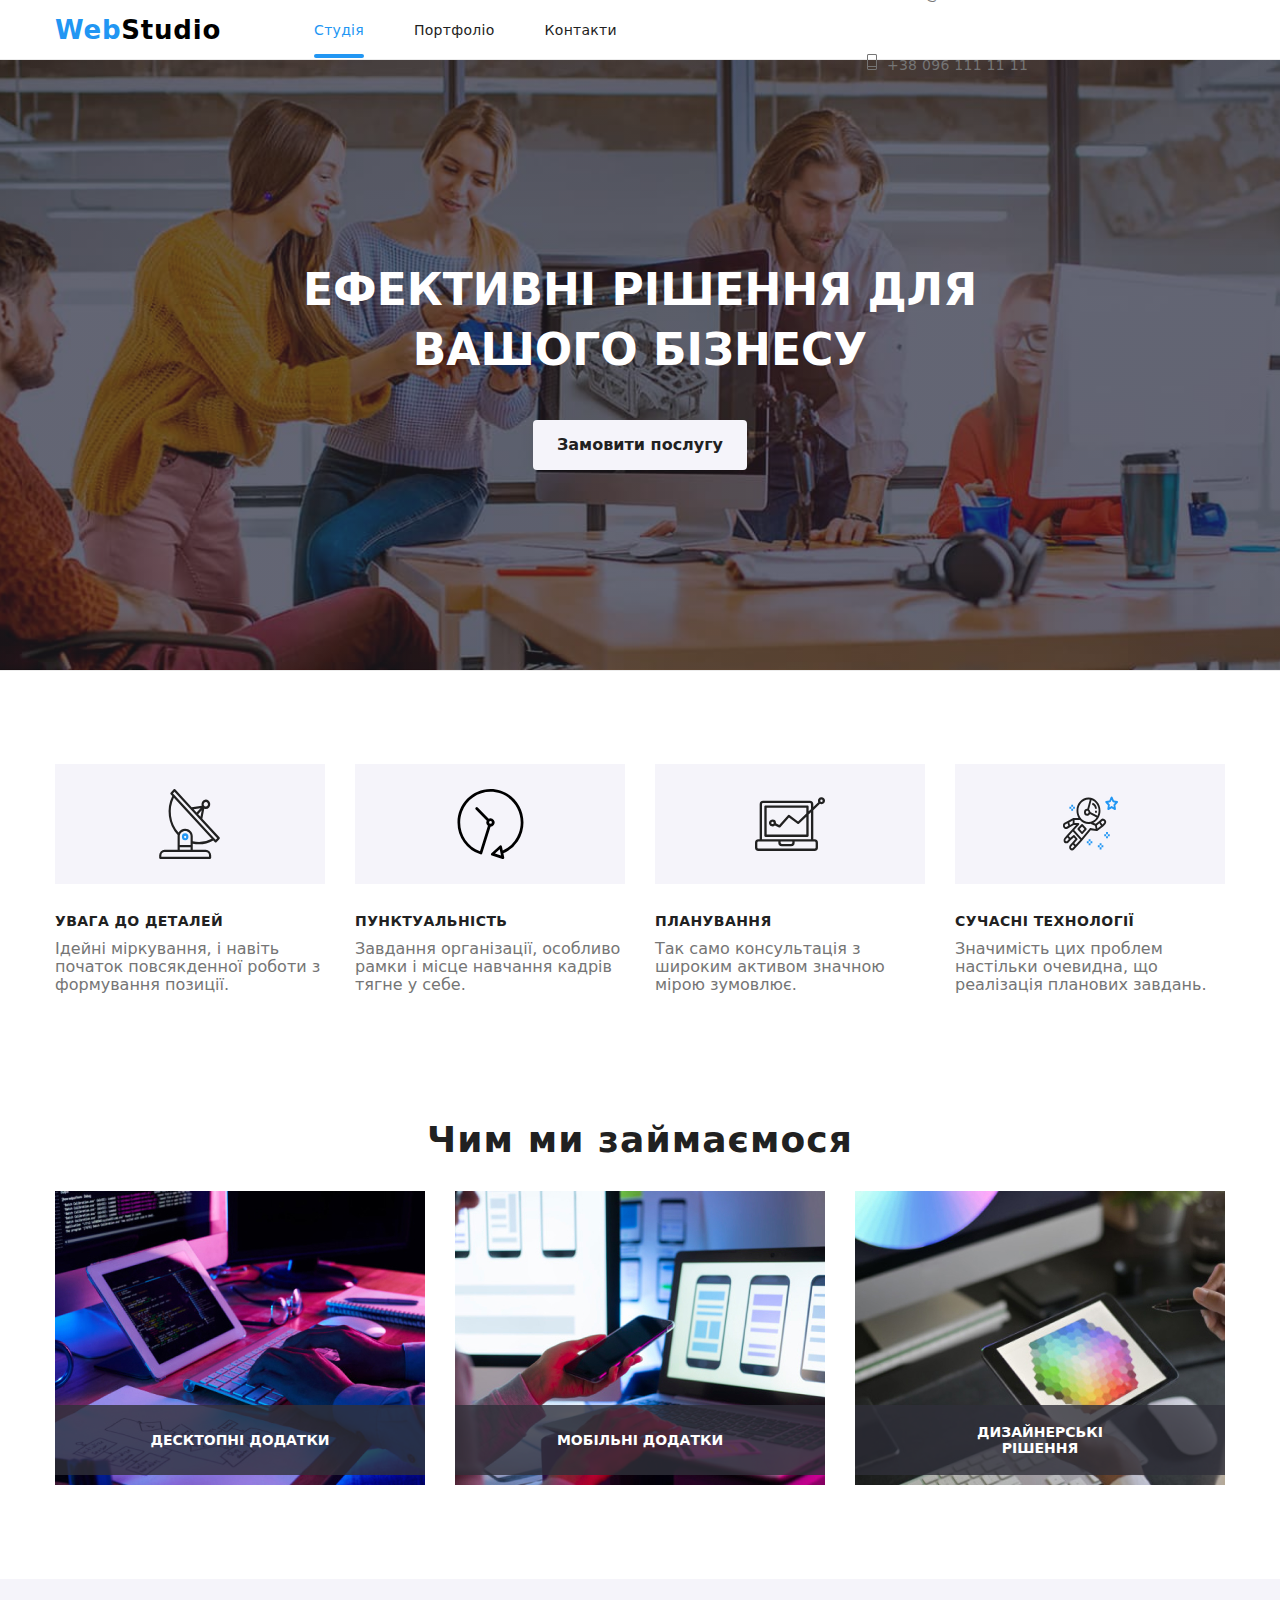
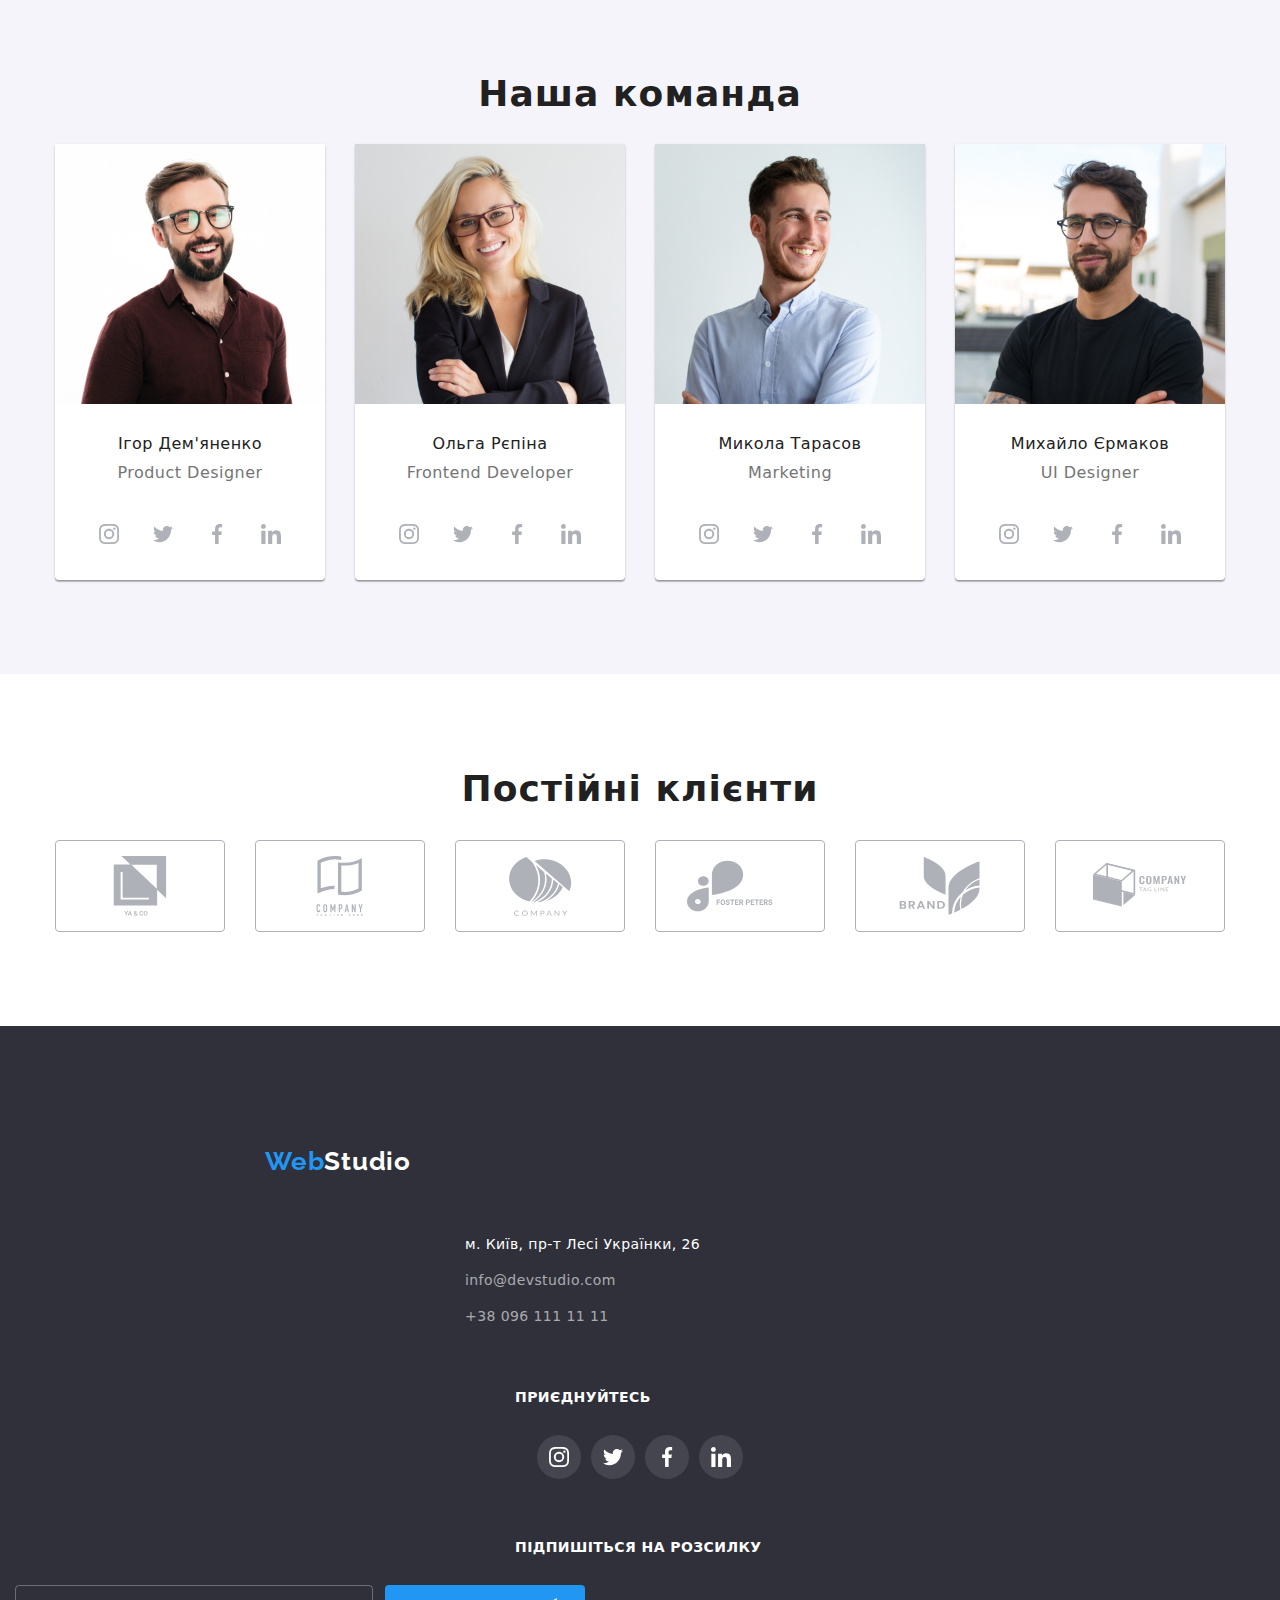
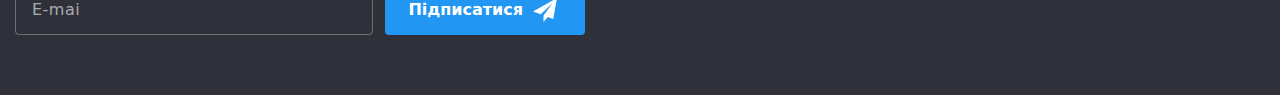
==== commit 27a61aa7: "я вже хз" ====
--- a/index.html
+++ b/index.html
@@ -323,11 +323,11 @@
             </div>
         </section>
         </main> 
-        <!-- <footer class="footer">
+        <footer class="footer">
             <div class="general-footer-container">
             <div class="footer-container">
             <a href="/index.html" lang="en" class="logo__footer">
-                <span class="logo__web">Web</span>Studio
+                <span class="web">Web</span>Studio
             </a>
             <address>
                 <ul  class="footer__link list">
@@ -366,7 +366,7 @@
             </form>
         </div>
         </div>
-         </footer>   -->
+         </footer>  
         <div class="backdrop is-hidden" data-backdrop>
             <div class="modal">
                 <button  data-close-modal class="close__button" >
--- a/css/main.min.css
+++ b/css/main.min.css
@@ -1 +1 @@
-html{-webkit-box-sizing:border-box;box-sizing:border-box}*,*::before *::after{-webkit-box-sizing:inherit;box-sizing:inherit}p,h1,h2,h3,h4,h5,h6{margin:0}ul{margin:0;padding-left:0}img{display:block;width:100%;height:auto}button{cursor:pointer}body{background-color:#fff;color:#757575;font-family:"Roboto",sans-serif}.container{padding-left:15px;padding-right:15px;margin-left:auto;margin-right:auto}@media screen and (min-width: 480px){.container{width:480px}}@media screen and (min-width: 768px){.container{width:768px}}@media screen and (min-width: 1200px){.container{width:1200px}}.menu-toggle{display:-webkit-inline-box;display:-ms-inline-flexbox;display:inline-flex;margin:0;padding:0;border:none;background-color:rgba(0,0,0,0)}@media screen and (min-width: 768px){.menu-toggle{display:none}}.general-footer-container{display:-webkit-box;display:-ms-flexbox;display:flex;width:100%;padding:0px 15px;margin:0 auto}.footer-container{width:100%;-webkit-box-pack:center;-ms-flex-pack:center;justify-content:center;-webkit-box-align:center;-ms-flex-align:center;align-items:center}.footer-container:not(:last-child){margin-right:70px}.list{list-style:none;margin:0;padding:0}.link{text-decoration:none;padding-top:avto}/*! modern-normalize v1.1.0 | MIT License | https://github.com/sindresorhus/modern-normalize */*,::before,::after{-webkit-box-sizing:border-box;box-sizing:border-box}html{line-height:1.15;-webkit-text-size-adjust:100%;-moz-tab-size:4;-o-tab-size:4;tab-size:4}body{margin:0;font-family:system-ui,"Segoe UI",Roboto,Helvetica,Arial,sans-serif,"Apple Color Emoji","Segoe UI Emoji"}hr{height:0;color:inherit}abbr[title]{-webkit-text-decoration:underline dotted;text-decoration:underline dotted}b,strong{font-weight:bolder}code,kbd,samp,pre{font-family:ui-monospace,SFMono-Regular,Consolas,"Liberation Mono",Menlo,monospace;font-size:1em}small{font-size:80%}sub,sup{font-size:75%;line-height:0;position:relative;vertical-align:baseline}sub{bottom:-0.25em}sup{top:-0.5em}table{text-indent:0;border-color:inherit}button,input,optgroup,select,textarea{font-family:inherit;font-size:100%;line-height:1.15;margin:0}button,select{text-transform:none}button,[type=button],[type=reset],[type=submit]{-webkit-appearance:button}::-moz-focus-inner{border-style:none;padding:0}:-moz-focusring{outline:1px dotted ButtonText}:-moz-ui-invalid{box-shadow:none}legend{padding:0}progress{vertical-align:baseline}::-webkit-inner-spin-button,::-webkit-outer-spin-button{height:auto}[type=search]{-webkit-appearance:textfield;outline-offset:-2px}::-webkit-search-decoration{-webkit-appearance:none}::-webkit-file-upload-button{-webkit-appearance:button;font:inherit}summary{display:list-item}.main-nav{position:relative;display:-webkit-box;display:-ms-flexbox;display:flex;-webkit-box-align:center;-ms-flex-align:center;align-items:center;-webkit-box-pack:justify;-ms-flex-pack:justify;justify-content:space-between}.menu-container{background-color:#fff;padding:20px;text-align:center;font-size:20px;width:100%}@media screen and (max-width: 767px){.menu-container{display:none;position:absolute;top:100%;left:0;width:100%}.menu-container.is-open{display:block}}@media screen and (min-width: 768px){.menu-container{display:-webkit-box;display:-ms-flexbox;display:flex}}.header-border{border-bottom:1px solid #ececec}.studio{-webkit-transition-property:color;transition-property:color;-webkit-transition-duration:250ms;transition-duration:250ms;-webkit-transition-timing-function:cubic-bezier(0.4, 0, 0.2, 1);transition-timing-function:cubic-bezier(0.4, 0, 0.2, 1)}.studio:hover{color:#2196f3}.studio__web{color:#2196f3}.header{display:-webkit-box;display:-ms-flexbox;display:flex;-webkit-box-align:center;-ms-flex-align:center;align-items:center;position:relative;height:60px}.web{font-style:normal;font-weight:700;font-size:26px;line-height:1.19;letter-spacing:.03em;color:#2196f3}.studio{font-style:normal;font-weight:700;font-size:26px;line-height:1.19;letter-spacing:.03em;color:#000}.nav{display:-webkit-box;display:-ms-flexbox;display:flex;gap:50px;margin-left:93px}.site-tel{display:-webkit-box;display:-ms-flexbox;display:flex;-ms-flex-wrap:wrap;flex-wrap:wrap;margin-left:auto}@media screen and (min-width: 768px){.site-tel{gap:50px;margin-left:96px}}@media screen and (min-width: 1200px){.site-tel{gap:50px;margin-left:250px}}.nav__link{position:relative;font-style:normal;font-weight:500;font-size:14px;line-height:1.14;letter-spacing:.02em;color:#212121}@media screen and (min-width: 768px){.nav__link{padding-bottom:20px}}@media screen and (min-width: 1200px){.nav__link{padding-bottom:20px}}.nav .scale-none{color:#2196f3}.scale-none::after{content:""}@media screen and (max-width: 767px){.scale-none::after{display:none}}@media screen and (min-width: 767px){.scale-none::after{position:absolute;bottom:0;left:0;-webkit-transform:scaleX(1);transform:scaleX(1);-webkit-transition:-webkit-transform 250ms cubic-bezier(0.4, 0, 0.2, 1);transition:-webkit-transform 250ms cubic-bezier(0.4, 0, 0.2, 1);transition:transform 250ms cubic-bezier(0.4, 0, 0.2, 1);transition:transform 250ms cubic-bezier(0.4, 0, 0.2, 1), -webkit-transform 250ms cubic-bezier(0.4, 0, 0.2, 1);width:100%;height:4px;background:#2196f3;border-radius:2px}}.nav__contact{font-style:normal;font-weight:500;font-size:14px;line-height:1.14;letter-spacing:.02em;color:#757575}.nav__link:hover,.nav__link:focus,.nav__contact:hover,.nav__contact:focus{color:#2196f3}@media screen and (max-width: 767px){.header-menu{display:none}}@media screen and (min-width: 767px){.header-menu{display:-webkit-box;display:-ms-flexbox;display:flex;-webkit-box-align:center;-ms-flex-align:center;align-items:center;margin-left:auto}}.menu-toggle{margin-top:10px;margin-bottom:10px;border:none;padding:0;background-color:#fff}@media screen and (min-width: 768px){.menu-toggle{display:none}}@media screen and (max-width: 768px){.header{-webkit-box-pack:justify;-ms-flex-pack:justify;justify-content:space-between}}.mob-menu{text-align:left;margin-bottom:130px}.mob-menu__contacts{text-align:left}.mob-item{margin-top:32px}.mob-item__contacts{margin-bottom:32px}.button-toggle{position:absolute;top:10px;right:65px;width:40px;height:40px;border:none;background-color:#fff}.button-toggle:hover{cursor:pointer}.button-toggle:hover .button-toggle__icone{fill:#2196f3}.button-toggle__icone{width:40px;height:40px;position:absolute;top:50%;left:50%;-webkit-transform:translate(-50%, -50%);transform:translate(-50%, -50%);-webkit-transition:fill 250ms cubic-bezier(0.4, 0, 0.2, 1);transition:fill 250ms cubic-bezier(0.4, 0, 0.2, 1)}.menu-container{position:fixed;top:0;left:0;width:100vw;height:100vh;padding-left:40px;padding-top:40px;padding-bottom:40px;z-index:999;display:-webkit-box;display:-ms-flexbox;display:flex;-ms-flex-pack:distribute;justify-content:space-around;-webkit-box-orient:vertical;-webkit-box-direction:normal;-ms-flex-direction:column;flex-direction:column;-webkit-transform:translateX(100%);transform:translateX(100%)}.menu-container.is-open{-webkit-transform:translateX(0);transform:translateX(0)}.current{font-style:normal;font-weight:500;font-size:40px;line-height:47px;letter-spacing:.02em;color:#212121}.social{display:-webkit-box;display:-ms-flexbox;display:flex;gap:20px}.soc{font-style:normal;font-weight:500;font-size:18px;line-height:1.22;letter-spacing:.02em;color:#2196f3}.tel{font-style:normal;font-weight:500;font-size:34px;line-height:40px;letter-spacing:.02em;color:#2196f3}.email{font-style:normal;font-weight:500;font-size:24px;line-height:28px;letter-spacing:.02em;color:#757575}@media screen and (max-width: 767px){.site-tel{display:-webkit-box;display:-ms-flexbox;display:flex;-webkit-box-orient:vertical;-webkit-box-direction:reverse;-ms-flex-direction:column-reverse;flex-direction:column-reverse;gap:32px}}@media screen and (min-width: 768px){.site-tel{display:block}}@media screen and (min-width: 1200px){.site-tel{display:-webkit-box;display:-ms-flexbox;display:flex;-ms-flex-wrap:wrap;flex-wrap:wrap}}.site-tel .nav__contact{font-weight:500;font-size:14px;line-height:1.14;letter-spacing:.02em;text-decoration:none;color:#757575;-webkit-transition-property:color;transition-property:color;-webkit-transition-duration:250ms;transition-duration:250ms;-webkit-transition-timing-function:cubic-bezier(0.4, 0, 0.2, 1);transition-timing-function:cubic-bezier(0.4, 0, 0.2, 1)}@media screen and (max-width: 767px){.site-tel .nav__contact{font-weight:500;font-size:34px;line-height:40px;letter-spacing:.02em;text-align:left}.site-tel .nav__contact:not(:last-child){color:#2196f3}}.site-tel .nav__contact:hover,.site-tel .nav__contact:focus{fill:#2196f3;color:#2196f3}@media screen and (max-width: 767px){.site-tel__icon{display:none}}@media screen and (min-width: 767px){.site-tel__icon{fill:currentColor;width:16px;height:12px;margin-right:10px;background-position:center}}.site-tell__icon{fill:currentColor;width:10px;height:16px;margin-right:10px;background-position:center}@media screen and (max-width: 767px){.site-tell__icon{display:none}}.overlay{text-align:center;padding-top:200px;padding-bottom:200px;max-width:1600px;margin-left:auto;margin-right:auto;background-color:#2f303a;outline:1px solid #ececec;background-image:-webkit-gradient(linear, left top, right top, from(rgba(47, 48, 58, 0.4)), to(rgba(47, 48, 58, 0.4))),url(../img/overlay.jpg);background-image:linear-gradient(to right, rgba(47, 48, 58, 0.4), rgba(47, 48, 58, 0.4)),url(../img/overlay.jpg);background-repeat:no-repeat;background-position:center;background-size:cover}.hero-title{color:#fff;font-weight:900;font-size:44px;line-height:1.36;margin-top:0;margin-bottom:40px}.button{border-radius:4px;padding:10px 24px;min-width:67px;color:#212121;background-color:#f5f4fa;font-family:inherit;font-weight:700;font-size:16px;line-height:1.875;cursor:pointer;border:rgba(0,0,0,0);text-align:center;-webkit-transition-property:color backround-color;transition-property:color backround-color;-webkit-transition-duration:250ms;transition-duration:250ms;-webkit-transition-timing-function:cubic-bezier(0.4, 0, 0.2, 1);transition-timing-function:cubic-bezier(0.4, 0, 0.2, 1)}.button:focus,.button:hover{color:#fff;background-color:#2196f3}.button-portfolio{display:-webkit-box;display:-ms-flexbox;display:flex;-webkit-box-pack:center;-ms-flex-pack:center;justify-content:center}.section{padding-top:94px;padding-bottom:94px}.section__top{padding-top:0}@media screen and (max-width: 1199px){.section__top{display:none}}.section__comand{background-color:#f5f4fa}.section__title{margin-bottom:30px;font-weight:700;font-size:36px;line-height:1.16;text-align:center;letter-spacing:.03em;color:#212121}.section__title.centered{text-align:center}@media screen and (min-width: 480px){.feature-list{width:450px}}@media screen and (min-width: 768px){.feature-list{display:-webkit-box;display:-ms-flexbox;display:flex;-ms-flex-wrap:wrap;flex-wrap:wrap;width:768px}}@media screen and (min-width: 1200px){.feature-list{width:1200px}}.feature-list .title{color:#212121;margin-bottom:10px}.feature-list__text{padding:10px 0px;font-size:14px;line-height:1.71;letter-spacing:.03em;color:#757575}@media screen and (min-width: 480px){.list__item{width:450px;margin-bottom:30px}}@media screen and (min-width: 768px){.list__item{width:354px}}@media screen and (min-width: 1200px){.list__item{width:270px}}@media screen and (min-width: 768px){.list__item:not(:last-child){margin-right:30px}}.list__item::before{display:block;content:"";height:120px;margin-bottom:30px;background-size:contain;background-repeat:no-repeat;background-position:center;background-color:#f5f4fa}.title{font-weight:700;font-size:14px;line-height:1.14;letter-spacing:.03em;text-transform:uppercase;color:#212121}.icon-delivery::before{background-image:url(../img/antenna.svg);background-size:65.32px 70px}.icon-clock::before{background-image:url(../img/clock.svg);background-size:66.96px 70px}.icon-comp::before{background-image:url(../img/comp.svg);background-size:70px 53.69px}.icon-astronaut::before{background-image:url(../img/astronaut.svg);background-size:54.83px 60.66px}.work__items{position:relative;-webkit-box-pack:center;-ms-flex-pack:center;justify-content:center}.work__items::before{position:absolute;top:73%;content:"";width:370px;height:70px;background:rgba(47,48,58,.8)}.work__text{position:absolute;top:85%;left:50%;-webkit-transform:translate(-50%, -50%);transform:translate(-50%, -50%);font-weight:700;font-size:14px;line-height:16px;text-align:center;color:#fff}.work-list{position:relative;width:1200px;display:-webkit-box;display:-ms-flexbox;display:flex}.work-list .title{padding:188px 0px}.work-list .item{margin-left:30px}.work-list .item:first-child{margin-left:0px}.team__list{display:-webkit-box;display:-ms-flexbox;display:flex;-ms-flex-wrap:wrap;flex-wrap:wrap;gap:30px}.team__element{background-color:#fff;margin:0 auto;-webkit-box-shadow:0px 1px 3px rgba(0,0,0,.12),0px 1px 1px rgba(0,0,0,.14),0px 2px 1px rgba(0,0,0,.2);box-shadow:0px 1px 3px rgba(0,0,0,.12),0px 1px 1px rgba(0,0,0,.14),0px 2px 1px rgba(0,0,0,.2);border-radius:0px 0px 4px 4px}@media screen and (max-width: 479px){.team__element{width:270px}}@media screen and (min-width: 480px){.team__element{width:450px}}@media screen and (min-width: 768px){.team__element{-ms-flex-preferred-size:calc((100% - 30px)/2);flex-basis:calc((100% - 30px)/2)}}@media screen and (min-width: 1200px){.team__element{-ms-flex-preferred-size:calc((100% - 90px)/4);flex-basis:calc((100% - 90px)/4)}}.team__item{min-width:205px;margin-top:30px;margin-bottom:10px;margin-left:auto;margin-right:auto;text-align:center;font-style:normal;font-weight:500;font-size:16px;line-height:1.1875;letter-spacing:.03em;color:#212121}.team__text{margin-bottom:30px;margin-left:auto;margin-right:auto;text-align:center;font-size:16px;line-height:1.1875;letter-spacing:.03em;color:#757575}.team-soc__list{display:-webkit-box;display:-ms-flexbox;display:flex;-webkit-box-pack:center;-ms-flex-pack:center;justify-content:center;-webkit-box-align:center;-ms-flex-align:center;align-items:center;padding-bottom:24px}.team-soc__items{width:44px;height:44px}.team-soc__items:not(:last-child){margin-right:10px}.team-soc__link{width:100%;height:100%;display:-webkit-box;display:-ms-flexbox;display:flex;-webkit-box-pack:center;-ms-flex-pack:center;justify-content:center;-webkit-box-align:center;-ms-flex-align:center;align-items:center;border-radius:50%;color:#afb1b8;-webkit-transition-property:fill backround-color;transition-property:fill backround-color;-webkit-transition-duration:250ms;transition-duration:250ms;-webkit-transition-timing-function:cubic-bezier(0.4, 0, 0.2, 1);transition-timing-function:cubic-bezier(0.4, 0, 0.2, 1)}.team-soc__link:hover,.team-soc__link:focus{background-color:#2196f3;width:100%;height:100%;display:-webkit-box;display:-ms-flexbox;display:flex;-webkit-box-pack:center;-ms-flex-pack:center;justify-content:center;-webkit-box-align:center;-ms-flex-align:center;align-items:center;border-radius:50%;color:#afb1b8}.team-icon{width:20px;height:20px;fill:currentColor;-webkit-transition-property:fill;transition-property:fill;-webkit-transition-duration:250ms;transition-duration:250ms;-webkit-transition-timing-function:cubic-bezier(0.4, 0, 0.2, 1);transition-timing-function:cubic-bezier(0.4, 0, 0.2, 1)}.team-soc__link:hover .team-icon,.team-soc__link:focus .team-icon{fill:#fff}.company__list{list-style:none}@media screen and (min-width: 479px){.company__list{display:-webkit-box;display:-ms-flexbox;display:flex;-ms-flex-wrap:wrap;flex-wrap:wrap;width:480px;gap:30px}}@media screen and (min-width: 768px){.company__list{width:768px}}@media screen and (min-width: 1200px){.company__list{width:1200px}}.company__link{display:-webkit-box;display:-ms-flexbox;display:flex;-webkit-box-orient:vertical;-webkit-box-direction:normal;-ms-flex-direction:column;flex-direction:column;-webkit-box-pack:center;-ms-flex-pack:center;justify-content:center;-webkit-box-align:center;-ms-flex-align:center;align-items:center;color:#afb1b8;border:1px solid #afb1b8;border-radius:4px;-webkit-transition-property:fill;transition-property:fill;-webkit-transition-duration:250ms;transition-duration:250ms;-webkit-transition-timing-function:cubic-bezier(0.4, 0, 0.2, 1);transition-timing-function:cubic-bezier(0.4, 0, 0.2, 1)}@media screen and (max-width: 480px){.company__link{margin-bottom:30px}}@media screen and (min-width: 480px){.company__link{width:210px;height:92px}}@media screen and (min-width: 768px){.company__link{width:226px}}@media screen and (min-width: 1200px){.company__link{width:170px}}.company__link:hover,.company__link:focus{border-color:#2196f3}.company-icon{width:106px;height:60px;fill:currentColor;-webkit-transition-property:fill;transition-property:fill;-webkit-transition-duration:250ms;transition-duration:250ms;-webkit-transition-timing-function:cubic-bezier(0.4, 0, 0.2, 1);transition-timing-function:cubic-bezier(0.4, 0, 0.2, 1)}.company__link:hover .company-icon,.company__link:focus .company-icon{fill:#2196f3}.logo__footer{padding-bottom:28px;display:block;color:#fff;text-decoration:none;font-family:"Raleway";font-style:normal;font-weight:700;font-size:26px;line-height:1.19;letter-spacing:.03em;-webkit-transition-property:color;transition-property:color;-webkit-transition-duration:250ms;transition-duration:250ms;-webkit-transition-timing-function:cubic-bezier(0.4, 0, 0.2, 1);transition-timing-function:cubic-bezier(0.4, 0, 0.2, 1)}.logo__footer:hover,.logo__footer:focus{color:#2196f3}.footer{background-color:#2f303a;padding:60px 0px}.footer__link{margin:12px 0px;display:block;font-style:normal;font-weight:400;font-size:14px;line-height:1.71;letter-spacing:.03em;color:rgba(255,255,255,.6)}.footer__link:hover,.footer__link:focus{color:#2196f3}.footer__address{font-style:normal;font-weight:400;font-size:14px;line-height:1.71;letter-spacing:.03em;color:#fff;-webkit-transition-property:color;transition-property:color;-webkit-transition-duration:250ms;transition-duration:250ms;-webkit-transition-timing-function:cubic-bezier(0.4, 0, 0.2, 1);transition-timing-function:cubic-bezier(0.4, 0, 0.2, 1)}.footer__text{margin-top:10px;margin-bottom:30px;font-weight:700;font-size:14px;line-height:16px;letter-spacing:.03em;text-transform:uppercase;color:#fff}.footer__icon{width:20px;height:20px;fill:currentColor}.footer__input{-webkit-box-sizing:border-box;box-sizing:border-box;background-color:rgba(0,0,0,0);margin-right:12px;width:358px;height:50px;border:1px solid rgba(255,255,255,.3);border-radius:4px}.footer-soc__list{display:-webkit-box;display:-ms-flexbox;display:flex;-webkit-box-pack:center;-ms-flex-pack:center;justify-content:center;-webkit-box-align:center;-ms-flex-align:center;align-items:center;margin-bottom:30px}.footer-soc__items{width:44px;height:44px}.footer-soc__items:not(:last-child){margin-right:10px}.footer-soc__link{width:100%;height:100%;background:rgba(255,255,255,.1);display:-webkit-box;display:-ms-flexbox;display:flex;-webkit-box-pack:center;-ms-flex-pack:center;justify-content:center;-webkit-box-align:center;-ms-flex-align:center;align-items:center;border-radius:50%;color:#fff;-webkit-transition-property:color fill backround-color;transition-property:color fill backround-color;-webkit-transition-duration:250ms;transition-duration:250ms;-webkit-transition-timing-function:cubic-bezier(0.4, 0, 0.2, 1);transition-timing-function:cubic-bezier(0.4, 0, 0.2, 1)}.footer-soc__link:hover,.footer-soc__link:focus{background-color:#2196f3;width:100%;height:100%;display:-webkit-box;display:-ms-flexbox;display:flex;-webkit-box-pack:center;-ms-flex-pack:center;justify-content:center;-webkit-box-align:center;-ms-flex-align:center;align-items:center;border-radius:50%}.footer-soc__link:hover .team-icon,.footer-soc__link:focus .team-icon{fill:#fff}.footer__input::-webkit-input-placeholder{width:47px;height:20px;font-weight:400;font-size:16px;line-height:20px;display:-webkit-box;display:flex;-webkit-box-align:center;align-items:center;letter-spacing:.03em;color:rgba(255,255,255,.6)}.footer__input::-moz-placeholder{width:47px;height:20px;font-weight:400;font-size:16px;line-height:20px;display:flex;align-items:center;letter-spacing:.03em;color:rgba(255,255,255,.6)}.footer__input:-ms-input-placeholder{width:47px;height:20px;font-weight:400;font-size:16px;line-height:20px;display:-ms-flexbox;display:flex;-ms-flex-align:center;align-items:center;letter-spacing:.03em;color:rgba(255,255,255,.6)}.footer__input::-ms-input-placeholder{width:47px;height:20px;font-weight:400;font-size:16px;line-height:20px;display:-ms-flexbox;display:flex;-ms-flex-align:center;align-items:center;letter-spacing:.03em;color:rgba(255,255,255,.6)}.footer__input::placeholder{width:47px;height:20px;font-weight:400;font-size:16px;line-height:20px;display:-webkit-box;display:-ms-flexbox;display:flex;-webkit-box-align:center;-ms-flex-align:center;align-items:center;letter-spacing:.03em;color:rgba(255,255,255,.6)}.footer-form__item{font-weight:400;font-size:16px;line-height:20px;cursor:pointer;padding-left:16px;letter-spacing:.03em;color:rgba(255,255,255,.6)}.footer-form__item:focus,.footer-form__item:hover{outline:rgba(0,0,0,0)}.footer__button{position:relative;position:absolute;border-radius:4px;width:200px;height:50px;color:#fff;background-color:#2196f3;font-family:inherit;font-weight:700;font-size:16px;line-height:1.875;cursor:pointer;border:rgba(0,0,0,0)}.footer__button::after{content:"";position:absolute;top:13px;right:28px;width:24px;height:24px;background-image:url(../img/send.svg)}.fotter-btn__text{position:absolute;top:10px;right:62px}.head{border-bottom:1px solid #ececec}.foto-item{margin-left:24px;margin-top:20px;margin-bottom:4px;font-weight:700;font-size:18px;line-height:2;letter-spacing:.06em;color:#212121}.foto-text{margin-left:24px;margin-bottom:20px;font-size:16px;line-height:1.875;letter-spacing:.03em;color:#757575}.test-container{padding-left:15px;padding-right:15px;margin-left:auto;margin-right:auto}@media screen and (min-width: 480px){.button-list{width:420px}}@media screen and (min-width: 768px){.button-list{width:768px}}@media screen and (min-width: 1200px){.button-list{width:1200px}}@media screen and (min-width: 480px){.foto__list{width:480px}}@media screen and (min-width: 768px){.foto__list{width:768px}}@media screen and (min-width: 1200px){.foto__list{width:1200px}}.flex-container{display:-webkit-box;display:-ms-flexbox;display:flex;-ms-flex-wrap:wrap;flex-wrap:wrap}.flex-button{margin-bottom:50px;margin-right:8px}.flex-element{border:1px solid #eee;-webkit-transition-property:color backround-color;transition-property:color backround-color;-webkit-transition-duration:250ms;transition-duration:250ms;-webkit-transition-timing-function:cubic-bezier(0.4, 0, 0.2, 1);transition-timing-function:cubic-bezier(0.4, 0, 0.2, 1)}@media screen and (min-width: 480px){.flex-element{width:450px;margin-bottom:30px}}@media screen and (min-width: 768px){.flex-element{width:354px}}@media screen and (min-width: 768px){.flex-element:not(:last-child){margin-right:15px}}@media screen and (min-width: 1200px){.flex-element{width:370px}}.flex-element:hover .foto-hover-text{opacity:1}.flex-element:hover .foto-hover-text::before{opacity:1}.foto-grant-text{position:relative;overflow:hidden}.foto-hover-text{position:absolute;top:50%;left:50%;-webkit-transform:translate(-50%, -50%);transform:translate(-50%, -50%);width:322px;height:168px;font-weight:400;font-size:18px;line-height:28px;letter-spacing:.03em;opacity:0;-webkit-transition-property:opacity;transition-property:opacity;-webkit-transition-duration:250ms;transition-duration:250ms;-webkit-transition-timing-function:cubic-bezier(0.4, 0, 0.2, 1);transition-timing-function:cubic-bezier(0.4, 0, 0.2, 1);color:#fff}.flex-element:hover .foto-grant-text::before{opacity:1;-webkit-transform:translateY(0);transform:translateY(0)}.foto-grant-text::before{content:"";position:absolute;display:inline-block;width:370px;height:294px;opacity:0;-webkit-transform:translateY(100%);transform:translateY(100%);-webkit-transition:-webkit-transform 250ms cubic-bezier(0.4, 0, 0.2, 1);transition:-webkit-transform 250ms cubic-bezier(0.4, 0, 0.2, 1);transition:transform 250ms cubic-bezier(0.4, 0, 0.2, 1);transition:transform 250ms cubic-bezier(0.4, 0, 0.2, 1), -webkit-transform 250ms cubic-bezier(0.4, 0, 0.2, 1);background-color:rgba(33,150,243,.9)}.flex-element:hover,.flex-elemeny:focus{border:1px solid #eee;-webkit-box-shadow:0px 1px 1px rgba(0,0,0,.12),0px 4px 4px rgba(0,0,0,.06),1px 4px 6px rgba(0,0,0,.16);box-shadow:0px 1px 1px rgba(0,0,0,.12),0px 4px 4px rgba(0,0,0,.06),1px 4px 6px rgba(0,0,0,.16)}.backdrop{position:fixed;top:0%;left:0;min-width:100%;min-height:100%;background:rgba(0,0,0,.2);opacity:1;-webkit-transition:opacity 250ms cubic-bezier(0.4, 0, 0.2, 1);transition:opacity 250ms cubic-bezier(0.4, 0, 0.2, 1)}.backdrop.is-hidden{opacity:0;pointer-events:none}.modal{position:absolute;top:50%;left:50%;-webkit-transform:translate(-50%, -50%) scale(1);transform:translate(-50%, -50%) scale(1);-webkit-transition:-webkit-transform 250ms cubic-bezier(0.4, 0, 0.2, 1);transition:-webkit-transform 250ms cubic-bezier(0.4, 0, 0.2, 1);transition:transform 250ms cubic-bezier(0.4, 0, 0.2, 1);transition:transform 250ms cubic-bezier(0.4, 0, 0.2, 1), -webkit-transform 250ms cubic-bezier(0.4, 0, 0.2, 1);padding:15px;width:100%;overflow-y:scroll;background:#fff;-webkit-box-shadow:0px 1px 3px rgba(0,0,0,.12),0px 1px 1px rgba(0,0,0,.14),0px 2px 1px rgba(0,0,0,.2);box-shadow:0px 1px 3px rgba(0,0,0,.12),0px 1px 1px rgba(0,0,0,.14),0px 2px 1px rgba(0,0,0,.2);border-radius:4px}@media screen and (min-width: 480px){.modal{max-width:450px}}@media screen and (min-width: 1200px){.modal{max-width:528px}}.close__button{position:absolute;top:8px;right:8px;width:30px;height:30px;border:1px solid rgba(0,0,0,.1);border-radius:50%;display:-webkit-box;display:-ms-flexbox;display:flex;background-color:#fff}.close__button:focus,.close__button:hover{fill:#2196f3}.close__modal{width:18px;height:18px;position:absolute;top:50%;left:50%;-webkit-transform:translate(-50%, -50%);transform:translate(-50%, -50%);-webkit-transition:fill 250ms cubic-bezier(0.4, 0, 0.2, 1);transition:fill 250ms cubic-bezier(0.4, 0, 0.2, 1)}.modal__heading{font-weight:700px;font-size:20px;line-height:23px;text-align:center;letter-spacing:.03em;color:#212121}@media screen and (min-width: 480px){.modal__heading{margin-top:40px}}.modal__input{width:100%;height:40px;border:1px solid rgba(33,33,33,.2);border-radius:4px;cursor:pointer;padding-left:42px;-webkit-transition:border-color 250ms cubic-bezier(0.4, 0, 0.2, 1);transition:border-color 250ms cubic-bezier(0.4, 0, 0.2, 1)}.modal__input:focus,.modal__input:hover{border-color:#2196f3;outline:rgba(0,0,0,0)}.modal__input:focus+svg,.modal__input:hover+svg{fill:#2196f3}.modal__text{width:100%;height:120px;border:1px solid rgba(33,33,33,.2);border-radius:4px;padding:12px 16px;resize:none}.modal__text::-webkit-input-placeholder{font-weight:400;font-size:12px;line-height:14px;letter-spacing:.01em;-webkit-transition:color 250ms cubic-bezier(0.4, 0, 0.2, 1);transition:color 250ms cubic-bezier(0.4, 0, 0.2, 1);color:rgba(117,117,117,.5)}.modal__text::-moz-placeholder{font-weight:400;font-size:12px;line-height:14px;letter-spacing:.01em;-moz-transition:color 250ms cubic-bezier(0.4, 0, 0.2, 1);transition:color 250ms cubic-bezier(0.4, 0, 0.2, 1);color:rgba(117,117,117,.5)}.modal__text:-ms-input-placeholder{font-weight:400;font-size:12px;line-height:14px;letter-spacing:.01em;-ms-transition:color 250ms cubic-bezier(0.4, 0, 0.2, 1);transition:color 250ms cubic-bezier(0.4, 0, 0.2, 1);color:rgba(117,117,117,.5)}.modal__text::-ms-input-placeholder{font-weight:400;font-size:12px;line-height:14px;letter-spacing:.01em;-ms-transition:color 250ms cubic-bezier(0.4, 0, 0.2, 1);transition:color 250ms cubic-bezier(0.4, 0, 0.2, 1);color:rgba(117,117,117,.5)}.modal__text::placeholder{font-weight:400;font-size:12px;line-height:14px;letter-spacing:.01em;-webkit-transition:color 250ms cubic-bezier(0.4, 0, 0.2, 1);transition:color 250ms cubic-bezier(0.4, 0, 0.2, 1);color:rgba(117,117,117,.5)}.modal__check{width:100%;height:24px;display:block;font-weight:400;font-size:14px;line-height:24px;letter-spacing:.03em;color:#757575;-webkit-transition:250ms cubic-bezier(0.4, 0, 0.2, 1);transition:250ms cubic-bezier(0.4, 0, 0.2, 1)}.modal__link{color:#2196f3;margin-left:7px}.modal-input__group{margin-bottom:28px}.modal-input__group .label{width:22px;height:14px;display:block;margin-bottom:4px;font-weight:400;font-size:12px;line-height:14px;letter-spacing:.01em;color:#757575}.modal__text:focus::-webkit-input-placeholder, .modal__text:hover::-webkit-input-placeholder{color:#2196f3}.modal__text:focus::-moz-placeholder, .modal__text:hover::-moz-placeholder{color:#2196f3}.modal__text:focus:-ms-input-placeholder, .modal__text:hover:-ms-input-placeholder{color:#2196f3}.modal__text:focus::-ms-input-placeholder, .modal__text:hover::-ms-input-placeholder{color:#2196f3}.modal__text:focus::placeholder,.modal__text:hover::placeholder{color:#2196f3}.modal-input__wrapper{position:relative}.modal-input__icon{position:absolute;top:50%;left:12px;-webkit-transform:translateY(-50%);transform:translateY(-50%);-webkit-transition:fill 250ms cubic-bezier(0.4, 0, 0.2, 1);transition:fill 250ms cubic-bezier(0.4, 0, 0.2, 1)}.modal-check__label{position:relative}.modal-check__label::before{content:"";width:16px;height:16px;border:2px solid #212121;border-radius:2px;margin-right:10px}label.modal-check__label{position:absolute;display:-webkit-box;display:-ms-flexbox;display:flex;-webkit-box-align:center;-ms-flex-align:center;align-items:center;cursor:pointer}.modal-politic__check:checked+label::before{border:none;background-image:url(../img/check.svg);width:16px;height:15px;-webkit-transition:tracnsform 250ms cubic-bezier(0.4, 0, 0.2, 1);transition:tracnsform 250ms cubic-bezier(0.4, 0, 0.2, 1)}.visually-hidden{position:absolute;width:1px;height:1px;margin:-1px;border:0;padding:0;white-space:nowrap;overflow:hidden;opacity:0}.modal__button{width:200px;height:50px;margin-top:40px;margin-left:23%;font-weight:700;font-size:16px;line-height:30px;-webkit-box-align:center;-ms-flex-align:center;align-items:center;text-align:center;letter-spacing:.06em;border:none;background:#188ce8;-webkit-box-shadow:0px 4px 4px rgba(0,0,0,.15);box-shadow:0px 4px 4px rgba(0,0,0,.15);border-radius:4px;color:#fff}/*# sourceMappingURL=main.min.css.map */+html{-webkit-box-sizing:border-box;box-sizing:border-box}*,*::before *::after{-webkit-box-sizing:inherit;box-sizing:inherit}p,h1,h2,h3,h4,h5,h6{margin:0}ul{margin:0;padding-left:0}img{display:block;width:100%;height:auto}button{cursor:pointer}body{background-color:#fff;color:#757575;font-family:"Roboto",sans-serif}.container{padding-left:15px;padding-right:15px;margin-left:auto;margin-right:auto}@media screen and (min-width: 480px){.container{width:480px}}@media screen and (min-width: 768px){.container{width:768px}}@media screen and (min-width: 1200px){.container{width:1200px}}.menu-toggle{display:-webkit-inline-box;display:-ms-inline-flexbox;display:inline-flex;border:none;background-color:rgba(0,0,0,0);margin-left:284px}@media screen and (min-width: 768px){.menu-toggle{display:none}}.general-footer-container{width:100%;padding:0px 15px;margin:0 auto}.footer-container{width:100%}.footer-container:not(:last-child){margin-right:70px}.list{list-style:none;margin:0;padding:0}.link{text-decoration:none;padding-top:avto}/*! modern-normalize v1.1.0 | MIT License | https://github.com/sindresorhus/modern-normalize */*,::before,::after{-webkit-box-sizing:border-box;box-sizing:border-box}html{line-height:1.15;-webkit-text-size-adjust:100%;-moz-tab-size:4;-o-tab-size:4;tab-size:4}body{margin:0;font-family:system-ui,"Segoe UI",Roboto,Helvetica,Arial,sans-serif,"Apple Color Emoji","Segoe UI Emoji"}hr{height:0;color:inherit}abbr[title]{-webkit-text-decoration:underline dotted;text-decoration:underline dotted}b,strong{font-weight:bolder}code,kbd,samp,pre{font-family:ui-monospace,SFMono-Regular,Consolas,"Liberation Mono",Menlo,monospace;font-size:1em}small{font-size:80%}sub,sup{font-size:75%;line-height:0;position:relative;vertical-align:baseline}sub{bottom:-0.25em}sup{top:-0.5em}table{text-indent:0;border-color:inherit}button,input,optgroup,select,textarea{font-family:inherit;font-size:100%;line-height:1.15;margin:0}button,select{text-transform:none}button,[type=button],[type=reset],[type=submit]{-webkit-appearance:button}::-moz-focus-inner{border-style:none;padding:0}:-moz-focusring{outline:1px dotted ButtonText}:-moz-ui-invalid{box-shadow:none}legend{padding:0}progress{vertical-align:baseline}::-webkit-inner-spin-button,::-webkit-outer-spin-button{height:auto}[type=search]{-webkit-appearance:textfield;outline-offset:-2px}::-webkit-search-decoration{-webkit-appearance:none}::-webkit-file-upload-button{-webkit-appearance:button;font:inherit}summary{display:list-item}.main-nav{position:relative;display:-webkit-box;display:-ms-flexbox;display:flex;-webkit-box-align:center;-ms-flex-align:center;align-items:center;-webkit-box-pack:justify;-ms-flex-pack:justify;justify-content:space-between}.menu-container{background-color:#fff;padding:20px;text-align:center;font-size:20px;width:100%}@media screen and (max-width: 767px){.menu-container{display:none;position:absolute;top:100%;left:0;width:100%}.menu-container.is-open{display:block}}@media screen and (min-width: 768px){.menu-container{display:-webkit-box;display:-ms-flexbox;display:flex}}.header-border{border-bottom:1px solid #ececec}.studio{-webkit-transition-property:color;transition-property:color;-webkit-transition-duration:250ms;transition-duration:250ms;-webkit-transition-timing-function:cubic-bezier(0.4, 0, 0.2, 1);transition-timing-function:cubic-bezier(0.4, 0, 0.2, 1)}.studio:hover{color:#2196f3}.studio__web{color:#2196f3}.header{display:-webkit-box;display:-ms-flexbox;display:flex;-webkit-box-align:center;-ms-flex-align:center;align-items:center;position:relative;height:60px}.web{font-style:normal;font-weight:700;font-size:26px;line-height:1.19;letter-spacing:.03em;color:#2196f3}.studio{font-style:normal;font-weight:700;font-size:26px;line-height:1.19;letter-spacing:.03em;color:#000}.nav{display:-webkit-box;display:-ms-flexbox;display:flex;gap:50px;margin-left:93px}.site-tel{display:-webkit-box;display:-ms-flexbox;display:flex;-ms-flex-wrap:wrap;flex-wrap:wrap;margin-left:auto}@media screen and (min-width: 768px){.site-tel{gap:50px;margin-left:40px}}@media screen and (min-width: 1200px){.site-tel{gap:50px;margin-left:250px}}.nav__link{position:relative;font-style:normal;font-weight:500;font-size:14px;line-height:1.14;letter-spacing:.02em;color:#212121}@media screen and (min-width: 768px){.nav__link{padding-bottom:20px}}@media screen and (min-width: 1200px){.nav__link{padding-bottom:20px}}.nav .scale-none{color:#2196f3}.scale-none::after{content:""}@media screen and (max-width: 767px){.scale-none::after{display:none}}@media screen and (min-width: 767px){.scale-none::after{position:absolute;bottom:0;left:0;-webkit-transform:scaleX(1);transform:scaleX(1);-webkit-transition:-webkit-transform 250ms cubic-bezier(0.4, 0, 0.2, 1);transition:-webkit-transform 250ms cubic-bezier(0.4, 0, 0.2, 1);transition:transform 250ms cubic-bezier(0.4, 0, 0.2, 1);transition:transform 250ms cubic-bezier(0.4, 0, 0.2, 1), -webkit-transform 250ms cubic-bezier(0.4, 0, 0.2, 1);width:100%;height:4px;background:#2196f3;border-radius:2px}}.nav__contact{font-style:normal;font-weight:500;font-size:14px;line-height:1.14;letter-spacing:.02em;color:#757575}.nav__link:hover,.nav__link:focus,.nav__contact:hover,.nav__contact:focus{color:#2196f3}@media screen and (max-width: 767px){.header-menu{display:none}}@media screen and (min-width: 767px){.header-menu{display:-webkit-box;display:-ms-flexbox;display:flex;-webkit-box-align:center;-ms-flex-align:center;align-items:center;margin-left:auto}}@media screen and (min-width: 768px){.menu-toggle{display:none}}.mob-menu{text-align:left;margin-bottom:130px}.mob-menu__contacts{text-align:left}.mob-item{margin-top:32px}.mob-item__contacts{margin-bottom:32px}.button-toggle{position:absolute;top:10px;right:65px;width:40px;height:40px;border:none;background-color:#fff}.button-toggle:hover{cursor:pointer}.button-toggle:hover .button-toggle__icone{fill:#2196f3}.button-toggle__icone{width:40px;height:40px;position:absolute;top:50%;left:50%;-webkit-transform:translate(-50%, -50%);transform:translate(-50%, -50%);-webkit-transition:fill 250ms cubic-bezier(0.4, 0, 0.2, 1);transition:fill 250ms cubic-bezier(0.4, 0, 0.2, 1)}.menu-container{position:fixed;top:0;left:0;width:100vw;height:100vh;padding-left:40px;padding-top:40px;padding-bottom:40px;z-index:999;display:-webkit-box;display:-ms-flexbox;display:flex;-ms-flex-pack:distribute;justify-content:space-around;-webkit-box-orient:vertical;-webkit-box-direction:normal;-ms-flex-direction:column;flex-direction:column;-webkit-transform:translateX(100%);transform:translateX(100%)}@media screen and (min-width: 768px){.menu-container{display:none}}.menu-container.is-open{-webkit-transform:translateX(0);transform:translateX(0)}.current{font-style:normal;font-weight:500;font-size:40px;line-height:47px;letter-spacing:.02em;color:#212121}.social{display:-webkit-box;display:-ms-flexbox;display:flex;gap:20px}.soc{font-style:normal;font-weight:500;font-size:18px;line-height:1.22;letter-spacing:.02em;color:#2196f3}.tel{font-style:normal;font-weight:500;font-size:34px;line-height:40px;letter-spacing:.02em;color:#2196f3}.email{font-style:normal;font-weight:500;font-size:24px;line-height:28px;letter-spacing:.02em;color:#757575}@media screen and (max-width: 767px){.site-tel{display:-webkit-box;display:-ms-flexbox;display:flex;-webkit-box-orient:vertical;-webkit-box-direction:reverse;-ms-flex-direction:column-reverse;flex-direction:column-reverse;gap:32px}}@media screen and (min-width: 768px){.site-tel{display:block}}@media screen and (min-width: 1200px){.site-tel{display:-webkit-box;display:-ms-flexbox;display:flex;-ms-flex-wrap:wrap;flex-wrap:wrap}}.site-tel .nav__contact{font-weight:500;font-size:14px;line-height:1.14;letter-spacing:.02em;text-decoration:none;color:#757575;-webkit-transition-property:color;transition-property:color;-webkit-transition-duration:250ms;transition-duration:250ms;-webkit-transition-timing-function:cubic-bezier(0.4, 0, 0.2, 1);transition-timing-function:cubic-bezier(0.4, 0, 0.2, 1)}@media screen and (max-width: 767px){.site-tel .nav__contact{font-weight:500;font-size:34px;line-height:40px;letter-spacing:.02em;text-align:left}.site-tel .nav__contact:not(:last-child){color:#2196f3}}.site-tel .nav__contact:hover,.site-tel .nav__contact:focus{fill:#2196f3;color:#2196f3}@media screen and (max-width: 767px){.site-tel__icon{display:none}}@media screen and (min-width: 767px){.site-tel__icon{fill:currentColor;width:16px;height:12px;margin-right:10px;background-position:center}}.site-tell__icon{fill:currentColor;width:10px;height:16px;margin-right:10px;background-position:center}@media screen and (max-width: 767px){.site-tell__icon{display:none}}.overlay{text-align:center;padding-top:200px;padding-bottom:200px;max-width:1600px;margin-left:auto;margin-right:auto;background-color:#2f303a;outline:1px solid #ececec;background-image:-webkit-gradient(linear, left top, right top, from(rgba(47, 48, 58, 0.4)), to(rgba(47, 48, 58, 0.4))),url(../img/overlay.jpg);background-image:linear-gradient(to right, rgba(47, 48, 58, 0.4), rgba(47, 48, 58, 0.4)),url(../img/overlay.jpg);background-repeat:no-repeat;background-position:center;background-size:cover}.hero-title{color:#fff;font-weight:900;font-size:44px;line-height:1.36;margin-top:0;margin-bottom:40px}.button{border-radius:4px;padding:10px 24px;min-width:67px;color:#212121;background-color:#f5f4fa;font-family:inherit;font-weight:700;font-size:16px;line-height:1.875;cursor:pointer;border:rgba(0,0,0,0);text-align:center;-webkit-transition-property:color backround-color;transition-property:color backround-color;-webkit-transition-duration:250ms;transition-duration:250ms;-webkit-transition-timing-function:cubic-bezier(0.4, 0, 0.2, 1);transition-timing-function:cubic-bezier(0.4, 0, 0.2, 1)}.button:focus,.button:hover{color:#fff;background-color:#2196f3}.button-portfolio{display:-webkit-box;display:-ms-flexbox;display:flex;-webkit-box-pack:center;-ms-flex-pack:center;justify-content:center}.section{padding-top:94px;padding-bottom:94px}.section__top{padding-top:0}@media screen and (max-width: 1199px){.section__top{display:none}}.section__comand{background-color:#f5f4fa}.section__title{margin-bottom:30px;font-weight:700;font-size:36px;line-height:1.16;text-align:center;letter-spacing:.03em;color:#212121}.section__title.centered{text-align:center}@media screen and (min-width: 480px){.feature-list{width:450px}}@media screen and (min-width: 768px){.feature-list{display:-webkit-box;display:-ms-flexbox;display:flex;-ms-flex-wrap:wrap;flex-wrap:wrap;width:768px}}@media screen and (min-width: 1200px){.feature-list{width:1200px}}.feature-list .title{color:#212121;margin-bottom:10px}.feature-list__text{padding:10px 0px;font-size:14px;line-height:1.71;letter-spacing:.03em;color:#757575}@media screen and (min-width: 480px){.list__item{width:450px;margin-bottom:30px}}@media screen and (min-width: 768px){.list__item{width:354px}}@media screen and (min-width: 1200px){.list__item{width:270px}}@media screen and (min-width: 768px){.list__item:not(:last-child){margin-right:30px}}.list__item::before{display:block;content:"";height:120px;margin-bottom:30px;background-size:contain;background-repeat:no-repeat;background-position:center;background-color:#f5f4fa}.title{font-weight:700;font-size:14px;line-height:1.14;letter-spacing:.03em;text-transform:uppercase;color:#212121}.icon-delivery::before{background-image:url(../img/antenna.svg);background-size:65.32px 70px}.icon-clock::before{background-image:url(../img/clock.svg);background-size:66.96px 70px}.icon-comp::before{background-image:url(../img/comp.svg);background-size:70px 53.69px}.icon-astronaut::before{background-image:url(../img/astronaut.svg);background-size:54.83px 60.66px}.work__items{position:relative;-webkit-box-pack:center;-ms-flex-pack:center;justify-content:center}.work__items::before{position:absolute;top:73%;content:"";width:370px;height:70px;background:rgba(47,48,58,.8)}.work__text{position:absolute;top:85%;left:50%;-webkit-transform:translate(-50%, -50%);transform:translate(-50%, -50%);font-weight:700;font-size:14px;line-height:16px;text-align:center;color:#fff}.work-list{position:relative;width:1200px;display:-webkit-box;display:-ms-flexbox;display:flex}.work-list .title{padding:188px 0px}.work-list .item{margin-left:30px}.work-list .item:first-child{margin-left:0px}.team__list{display:-webkit-box;display:-ms-flexbox;display:flex;-ms-flex-wrap:wrap;flex-wrap:wrap;gap:30px}.team__element{background-color:#fff;margin:0 auto;-webkit-box-shadow:0px 1px 3px rgba(0,0,0,.12),0px 1px 1px rgba(0,0,0,.14),0px 2px 1px rgba(0,0,0,.2);box-shadow:0px 1px 3px rgba(0,0,0,.12),0px 1px 1px rgba(0,0,0,.14),0px 2px 1px rgba(0,0,0,.2);border-radius:0px 0px 4px 4px}@media screen and (max-width: 479px){.team__element{width:270px}}@media screen and (min-width: 480px){.team__element{width:450px}}@media screen and (min-width: 768px){.team__element{-ms-flex-preferred-size:calc((100% - 30px)/2);flex-basis:calc((100% - 30px)/2)}}@media screen and (min-width: 1200px){.team__element{-ms-flex-preferred-size:calc((100% - 90px)/4);flex-basis:calc((100% - 90px)/4)}}.team__item{min-width:205px;margin-top:30px;margin-bottom:10px;margin-left:auto;margin-right:auto;text-align:center;font-style:normal;font-weight:500;font-size:16px;line-height:1.1875;letter-spacing:.03em;color:#212121}.team__text{margin-bottom:30px;margin-left:auto;margin-right:auto;text-align:center;font-size:16px;line-height:1.1875;letter-spacing:.03em;color:#757575}.team-soc__list{display:-webkit-box;display:-ms-flexbox;display:flex;-webkit-box-pack:center;-ms-flex-pack:center;justify-content:center;-webkit-box-align:center;-ms-flex-align:center;align-items:center;padding-bottom:24px}.team-soc__items{width:44px;height:44px}.team-soc__items:not(:last-child){margin-right:10px}.team-soc__link{width:100%;height:100%;display:-webkit-box;display:-ms-flexbox;display:flex;-webkit-box-pack:center;-ms-flex-pack:center;justify-content:center;-webkit-box-align:center;-ms-flex-align:center;align-items:center;border-radius:50%;color:#afb1b8;-webkit-transition-property:fill backround-color;transition-property:fill backround-color;-webkit-transition-duration:250ms;transition-duration:250ms;-webkit-transition-timing-function:cubic-bezier(0.4, 0, 0.2, 1);transition-timing-function:cubic-bezier(0.4, 0, 0.2, 1)}.team-soc__link:hover,.team-soc__link:focus{background-color:#2196f3;width:100%;height:100%;display:-webkit-box;display:-ms-flexbox;display:flex;-webkit-box-pack:center;-ms-flex-pack:center;justify-content:center;-webkit-box-align:center;-ms-flex-align:center;align-items:center;border-radius:50%;color:#afb1b8}.team-icon{width:20px;height:20px;fill:currentColor;-webkit-transition-property:fill;transition-property:fill;-webkit-transition-duration:250ms;transition-duration:250ms;-webkit-transition-timing-function:cubic-bezier(0.4, 0, 0.2, 1);transition-timing-function:cubic-bezier(0.4, 0, 0.2, 1)}.team-soc__link:hover .team-icon,.team-soc__link:focus .team-icon{fill:#fff}.company__list{list-style:none}@media screen and (min-width: 479px){.company__list{display:-webkit-box;display:-ms-flexbox;display:flex;-ms-flex-wrap:wrap;flex-wrap:wrap;width:480px;gap:30px}}@media screen and (min-width: 768px){.company__list{width:768px}}@media screen and (min-width: 1200px){.company__list{width:1200px}}.company__link{display:-webkit-box;display:-ms-flexbox;display:flex;-webkit-box-orient:vertical;-webkit-box-direction:normal;-ms-flex-direction:column;flex-direction:column;-webkit-box-pack:center;-ms-flex-pack:center;justify-content:center;-webkit-box-align:center;-ms-flex-align:center;align-items:center;color:#afb1b8;border:1px solid #afb1b8;border-radius:4px;-webkit-transition-property:fill;transition-property:fill;-webkit-transition-duration:250ms;transition-duration:250ms;-webkit-transition-timing-function:cubic-bezier(0.4, 0, 0.2, 1);transition-timing-function:cubic-bezier(0.4, 0, 0.2, 1)}@media screen and (max-width: 480px){.company__link{margin-bottom:30px}}@media screen and (min-width: 480px){.company__link{width:210px;height:92px}}@media screen and (min-width: 768px){.company__link{width:226px}}@media screen and (min-width: 1200px){.company__link{width:170px}}.company__link:hover,.company__link:focus{border-color:#2196f3}.company-icon{width:106px;height:60px;fill:currentColor;-webkit-transition-property:fill;transition-property:fill;-webkit-transition-duration:250ms;transition-duration:250ms;-webkit-transition-timing-function:cubic-bezier(0.4, 0, 0.2, 1);transition-timing-function:cubic-bezier(0.4, 0, 0.2, 1)}.company__link:hover .company-icon,.company__link:focus .company-icon{fill:#2196f3}.logo__footer{padding-bottom:28px;display:block;color:#fff;text-decoration:none;font-family:"Raleway";font-style:normal;font-weight:700;font-size:26px;line-height:1.19;letter-spacing:.03em;-webkit-transition-property:color;transition-property:color;-webkit-transition-duration:250ms;transition-duration:250ms;-webkit-transition-timing-function:cubic-bezier(0.4, 0, 0.2, 1);transition-timing-function:cubic-bezier(0.4, 0, 0.2, 1)}.logo__footer:hover,.logo__footer:focus{color:#2196f3}@media screen and (min-width: 480px){.logo__footer{margin:60px 163px 28px 250px}}.footer{background-color:#2f303a;padding:60px 0px}.footer__link{margin:12px 0px;display:block;font-style:normal;font-weight:400;font-size:14px;line-height:1.71;letter-spacing:.03em;color:rgba(255,255,255,.6)}@media screen and (min-width: 480px){.footer__link{margin-left:20%}}.footer__link:hover,.footer__link:focus{color:#2196f3}.footer__address{font-style:normal;font-weight:400;font-size:14px;line-height:1.71;letter-spacing:.03em;color:#fff;-webkit-transition-property:color;transition-property:color;-webkit-transition-duration:250ms;transition-duration:250ms;-webkit-transition-timing-function:cubic-bezier(0.4, 0, 0.2, 1);transition-timing-function:cubic-bezier(0.4, 0, 0.2, 1)}.footer__text{margin-top:10px;margin-bottom:30px;font-weight:700;font-size:14px;line-height:16px;letter-spacing:.03em;text-transform:uppercase;color:#fff}@media screen and (min-width: 480px){.footer__text{margin-left:40%;margin-top:60px}}.footer__icon{width:20px;height:20px;fill:currentColor}.footer__input{-webkit-box-sizing:border-box;box-sizing:border-box;background-color:rgba(0,0,0,0);margin-right:12px;width:358px;height:50px;border:1px solid rgba(255,255,255,.3);border-radius:4px}.footer-soc__list{display:-webkit-box;display:-ms-flexbox;display:flex;-webkit-box-pack:center;-ms-flex-pack:center;justify-content:center;-webkit-box-align:center;-ms-flex-align:center;align-items:center;margin-bottom:30px}.footer-soc__items{width:44px;height:44px}.footer-soc__items:not(:last-child){margin-right:10px}.footer-soc__link{width:100%;height:100%;background:rgba(255,255,255,.1);display:-webkit-box;display:-ms-flexbox;display:flex;-webkit-box-pack:center;-ms-flex-pack:center;justify-content:center;-webkit-box-align:center;-ms-flex-align:center;align-items:center;border-radius:50%;color:#fff;-webkit-transition-property:color fill backround-color;transition-property:color fill backround-color;-webkit-transition-duration:250ms;transition-duration:250ms;-webkit-transition-timing-function:cubic-bezier(0.4, 0, 0.2, 1);transition-timing-function:cubic-bezier(0.4, 0, 0.2, 1)}.footer-soc__link:hover,.footer-soc__link:focus{background-color:#2196f3;width:100%;height:100%;display:-webkit-box;display:-ms-flexbox;display:flex;-webkit-box-pack:center;-ms-flex-pack:center;justify-content:center;-webkit-box-align:center;-ms-flex-align:center;align-items:center;border-radius:50%}.footer-soc__link:hover .team-icon,.footer-soc__link:focus .team-icon{fill:#fff}.footer__input::-webkit-input-placeholder{width:47px;height:20px;font-weight:400;font-size:16px;line-height:20px;display:-webkit-box;display:flex;-webkit-box-align:center;align-items:center;letter-spacing:.03em;color:rgba(255,255,255,.6)}.footer__input::-moz-placeholder{width:47px;height:20px;font-weight:400;font-size:16px;line-height:20px;display:flex;align-items:center;letter-spacing:.03em;color:rgba(255,255,255,.6)}.footer__input:-ms-input-placeholder{width:47px;height:20px;font-weight:400;font-size:16px;line-height:20px;display:-ms-flexbox;display:flex;-ms-flex-align:center;align-items:center;letter-spacing:.03em;color:rgba(255,255,255,.6)}.footer__input::-ms-input-placeholder{width:47px;height:20px;font-weight:400;font-size:16px;line-height:20px;display:-ms-flexbox;display:flex;-ms-flex-align:center;align-items:center;letter-spacing:.03em;color:rgba(255,255,255,.6)}.footer__input::placeholder{width:47px;height:20px;font-weight:400;font-size:16px;line-height:20px;display:-webkit-box;display:-ms-flexbox;display:flex;-webkit-box-align:center;-ms-flex-align:center;align-items:center;letter-spacing:.03em;color:rgba(255,255,255,.6)}.footer-form__item{font-weight:400;font-size:16px;line-height:20px;cursor:pointer;padding-left:16px;letter-spacing:.03em;color:rgba(255,255,255,.6)}.footer-form__item:focus,.footer-form__item:hover{outline:rgba(0,0,0,0)}.footer__button{position:relative;position:absolute;border-radius:4px;width:200px;height:50px;color:#fff;background-color:#2196f3;font-family:inherit;font-weight:700;font-size:16px;line-height:1.875;cursor:pointer;border:rgba(0,0,0,0)}.footer__button::after{content:"";position:absolute;top:13px;right:28px;width:24px;height:24px;background-image:url(../img/send.svg)}.fotter-btn__text{position:absolute;top:10px;right:62px}.head{border-bottom:1px solid #ececec}.foto-item{margin-left:24px;margin-top:20px;margin-bottom:4px;font-weight:700;font-size:18px;line-height:2;letter-spacing:.06em;color:#212121}.foto-text{margin-left:24px;margin-bottom:20px;font-size:16px;line-height:1.875;letter-spacing:.03em;color:#757575}.test-container{padding-left:15px;padding-right:15px;margin-left:auto;margin-right:auto}@media screen and (min-width: 480px){.button-list{width:420px}}@media screen and (min-width: 768px){.button-list{width:768px}}@media screen and (min-width: 1200px){.button-list{width:1200px}}@media screen and (min-width: 480px){.foto__list{width:480px}}@media screen and (min-width: 768px){.foto__list{width:768px}}@media screen and (min-width: 1200px){.foto__list{width:1200px}}.flex-container{display:-webkit-box;display:-ms-flexbox;display:flex;-ms-flex-wrap:wrap;flex-wrap:wrap}.flex-button{margin-bottom:50px;margin-right:8px}.flex-element{border:1px solid #eee;-webkit-transition-property:color backround-color;transition-property:color backround-color;-webkit-transition-duration:250ms;transition-duration:250ms;-webkit-transition-timing-function:cubic-bezier(0.4, 0, 0.2, 1);transition-timing-function:cubic-bezier(0.4, 0, 0.2, 1)}@media screen and (min-width: 480px){.flex-element{width:450px;margin-bottom:30px}}@media screen and (min-width: 768px){.flex-element{width:354px}}@media screen and (min-width: 768px){.flex-element:not(:last-child){margin-right:15px}}@media screen and (min-width: 1200px){.flex-element{width:370px}}.flex-element:hover .foto-hover-text{opacity:1}.flex-element:hover .foto-hover-text::before{opacity:1}.foto-grant-text{position:relative;overflow:hidden}.foto-hover-text{position:absolute;top:50%;left:50%;-webkit-transform:translate(-50%, -50%);transform:translate(-50%, -50%);width:322px;height:168px;font-weight:400;font-size:18px;line-height:28px;letter-spacing:.03em;opacity:0;-webkit-transition-property:opacity;transition-property:opacity;-webkit-transition-duration:250ms;transition-duration:250ms;-webkit-transition-timing-function:cubic-bezier(0.4, 0, 0.2, 1);transition-timing-function:cubic-bezier(0.4, 0, 0.2, 1);color:#fff}.flex-element:hover .foto-grant-text::before{opacity:1;-webkit-transform:translateY(0);transform:translateY(0)}.foto-grant-text::before{content:"";position:absolute;display:inline-block;width:370px;height:294px;opacity:0;-webkit-transform:translateY(100%);transform:translateY(100%);-webkit-transition:-webkit-transform 250ms cubic-bezier(0.4, 0, 0.2, 1);transition:-webkit-transform 250ms cubic-bezier(0.4, 0, 0.2, 1);transition:transform 250ms cubic-bezier(0.4, 0, 0.2, 1);transition:transform 250ms cubic-bezier(0.4, 0, 0.2, 1), -webkit-transform 250ms cubic-bezier(0.4, 0, 0.2, 1);background-color:rgba(33,150,243,.9)}.flex-element:hover,.flex-elemeny:focus{border:1px solid #eee;-webkit-box-shadow:0px 1px 1px rgba(0,0,0,.12),0px 4px 4px rgba(0,0,0,.06),1px 4px 6px rgba(0,0,0,.16);box-shadow:0px 1px 1px rgba(0,0,0,.12),0px 4px 4px rgba(0,0,0,.06),1px 4px 6px rgba(0,0,0,.16)}.backdrop{position:fixed;top:0%;left:0;min-width:100%;min-height:100%;background:rgba(0,0,0,.2);opacity:1;-webkit-transition:opacity 250ms cubic-bezier(0.4, 0, 0.2, 1);transition:opacity 250ms cubic-bezier(0.4, 0, 0.2, 1)}.backdrop.is-hidden{opacity:0;pointer-events:none}.modal{position:absolute;top:50%;left:50%;-webkit-transform:translate(-50%, -50%) scale(1);transform:translate(-50%, -50%) scale(1);-webkit-transition:-webkit-transform 250ms cubic-bezier(0.4, 0, 0.2, 1);transition:-webkit-transform 250ms cubic-bezier(0.4, 0, 0.2, 1);transition:transform 250ms cubic-bezier(0.4, 0, 0.2, 1);transition:transform 250ms cubic-bezier(0.4, 0, 0.2, 1), -webkit-transform 250ms cubic-bezier(0.4, 0, 0.2, 1);padding:15px;width:100%;overflow-y:scroll;background:#fff;-webkit-box-shadow:0px 1px 3px rgba(0,0,0,.12),0px 1px 1px rgba(0,0,0,.14),0px 2px 1px rgba(0,0,0,.2);box-shadow:0px 1px 3px rgba(0,0,0,.12),0px 1px 1px rgba(0,0,0,.14),0px 2px 1px rgba(0,0,0,.2);border-radius:4px}@media screen and (min-width: 480px){.modal{max-width:450px}}@media screen and (min-width: 1200px){.modal{max-width:528px}}.close__button{position:absolute;top:8px;right:8px;width:30px;height:30px;border:1px solid rgba(0,0,0,.1);border-radius:50%;display:-webkit-box;display:-ms-flexbox;display:flex;background-color:#fff}.close__button:focus,.close__button:hover{fill:#2196f3}.close__modal{width:18px;height:18px;position:absolute;top:50%;left:50%;-webkit-transform:translate(-50%, -50%);transform:translate(-50%, -50%);-webkit-transition:fill 250ms cubic-bezier(0.4, 0, 0.2, 1);transition:fill 250ms cubic-bezier(0.4, 0, 0.2, 1)}.modal__heading{font-weight:700px;font-size:20px;line-height:23px;text-align:center;letter-spacing:.03em;color:#212121}@media screen and (min-width: 480px){.modal__heading{margin-top:40px}}.modal__input{width:100%;height:40px;border:1px solid rgba(33,33,33,.2);border-radius:4px;cursor:pointer;padding-left:42px;-webkit-transition:border-color 250ms cubic-bezier(0.4, 0, 0.2, 1);transition:border-color 250ms cubic-bezier(0.4, 0, 0.2, 1)}.modal__input:focus,.modal__input:hover{border-color:#2196f3;outline:rgba(0,0,0,0)}.modal__input:focus+svg,.modal__input:hover+svg{fill:#2196f3}.modal__text{width:100%;height:120px;border:1px solid rgba(33,33,33,.2);border-radius:4px;padding:12px 16px;resize:none}.modal__text::-webkit-input-placeholder{font-weight:400;font-size:12px;line-height:14px;letter-spacing:.01em;-webkit-transition:color 250ms cubic-bezier(0.4, 0, 0.2, 1);transition:color 250ms cubic-bezier(0.4, 0, 0.2, 1);color:rgba(117,117,117,.5)}.modal__text::-moz-placeholder{font-weight:400;font-size:12px;line-height:14px;letter-spacing:.01em;-moz-transition:color 250ms cubic-bezier(0.4, 0, 0.2, 1);transition:color 250ms cubic-bezier(0.4, 0, 0.2, 1);color:rgba(117,117,117,.5)}.modal__text:-ms-input-placeholder{font-weight:400;font-size:12px;line-height:14px;letter-spacing:.01em;-ms-transition:color 250ms cubic-bezier(0.4, 0, 0.2, 1);transition:color 250ms cubic-bezier(0.4, 0, 0.2, 1);color:rgba(117,117,117,.5)}.modal__text::-ms-input-placeholder{font-weight:400;font-size:12px;line-height:14px;letter-spacing:.01em;-ms-transition:color 250ms cubic-bezier(0.4, 0, 0.2, 1);transition:color 250ms cubic-bezier(0.4, 0, 0.2, 1);color:rgba(117,117,117,.5)}.modal__text::placeholder{font-weight:400;font-size:12px;line-height:14px;letter-spacing:.01em;-webkit-transition:color 250ms cubic-bezier(0.4, 0, 0.2, 1);transition:color 250ms cubic-bezier(0.4, 0, 0.2, 1);color:rgba(117,117,117,.5)}.modal__check{width:100%;height:24px;display:block;font-weight:400;font-size:14px;line-height:24px;letter-spacing:.03em;color:#757575;-webkit-transition:250ms cubic-bezier(0.4, 0, 0.2, 1);transition:250ms cubic-bezier(0.4, 0, 0.2, 1)}.modal__link{color:#2196f3;margin-left:7px}.modal-input__group{margin-bottom:28px}.modal-input__group .label{width:22px;height:14px;display:block;margin-bottom:4px;font-weight:400;font-size:12px;line-height:14px;letter-spacing:.01em;color:#757575}.modal__text:focus::-webkit-input-placeholder, .modal__text:hover::-webkit-input-placeholder{color:#2196f3}.modal__text:focus::-moz-placeholder, .modal__text:hover::-moz-placeholder{color:#2196f3}.modal__text:focus:-ms-input-placeholder, .modal__text:hover:-ms-input-placeholder{color:#2196f3}.modal__text:focus::-ms-input-placeholder, .modal__text:hover::-ms-input-placeholder{color:#2196f3}.modal__text:focus::placeholder,.modal__text:hover::placeholder{color:#2196f3}.modal-input__wrapper{position:relative}.modal-input__icon{position:absolute;top:50%;left:12px;-webkit-transform:translateY(-50%);transform:translateY(-50%);-webkit-transition:fill 250ms cubic-bezier(0.4, 0, 0.2, 1);transition:fill 250ms cubic-bezier(0.4, 0, 0.2, 1)}.modal-check__label{position:relative}.modal-check__label::before{content:"";width:16px;height:16px;border:2px solid #212121;border-radius:2px;margin-right:10px}label.modal-check__label{position:absolute;display:-webkit-box;display:-ms-flexbox;display:flex;-webkit-box-align:center;-ms-flex-align:center;align-items:center;cursor:pointer}.modal-politic__check:checked+label::before{border:none;background-image:url(../img/check.svg);width:16px;height:15px;-webkit-transition:tracnsform 250ms cubic-bezier(0.4, 0, 0.2, 1);transition:tracnsform 250ms cubic-bezier(0.4, 0, 0.2, 1)}.visually-hidden{position:absolute;width:1px;height:1px;margin:-1px;border:0;padding:0;white-space:nowrap;overflow:hidden;opacity:0}.modal__button{width:200px;height:50px;margin-top:40px;margin-left:23%;font-weight:700;font-size:16px;line-height:30px;-webkit-box-align:center;-ms-flex-align:center;align-items:center;text-align:center;letter-spacing:.06em;border:none;background:#188ce8;-webkit-box-shadow:0px 4px 4px rgba(0,0,0,.15);box-shadow:0px 4px 4px rgba(0,0,0,.15);border-radius:4px;color:#fff}/*# sourceMappingURL=main.min.css.map */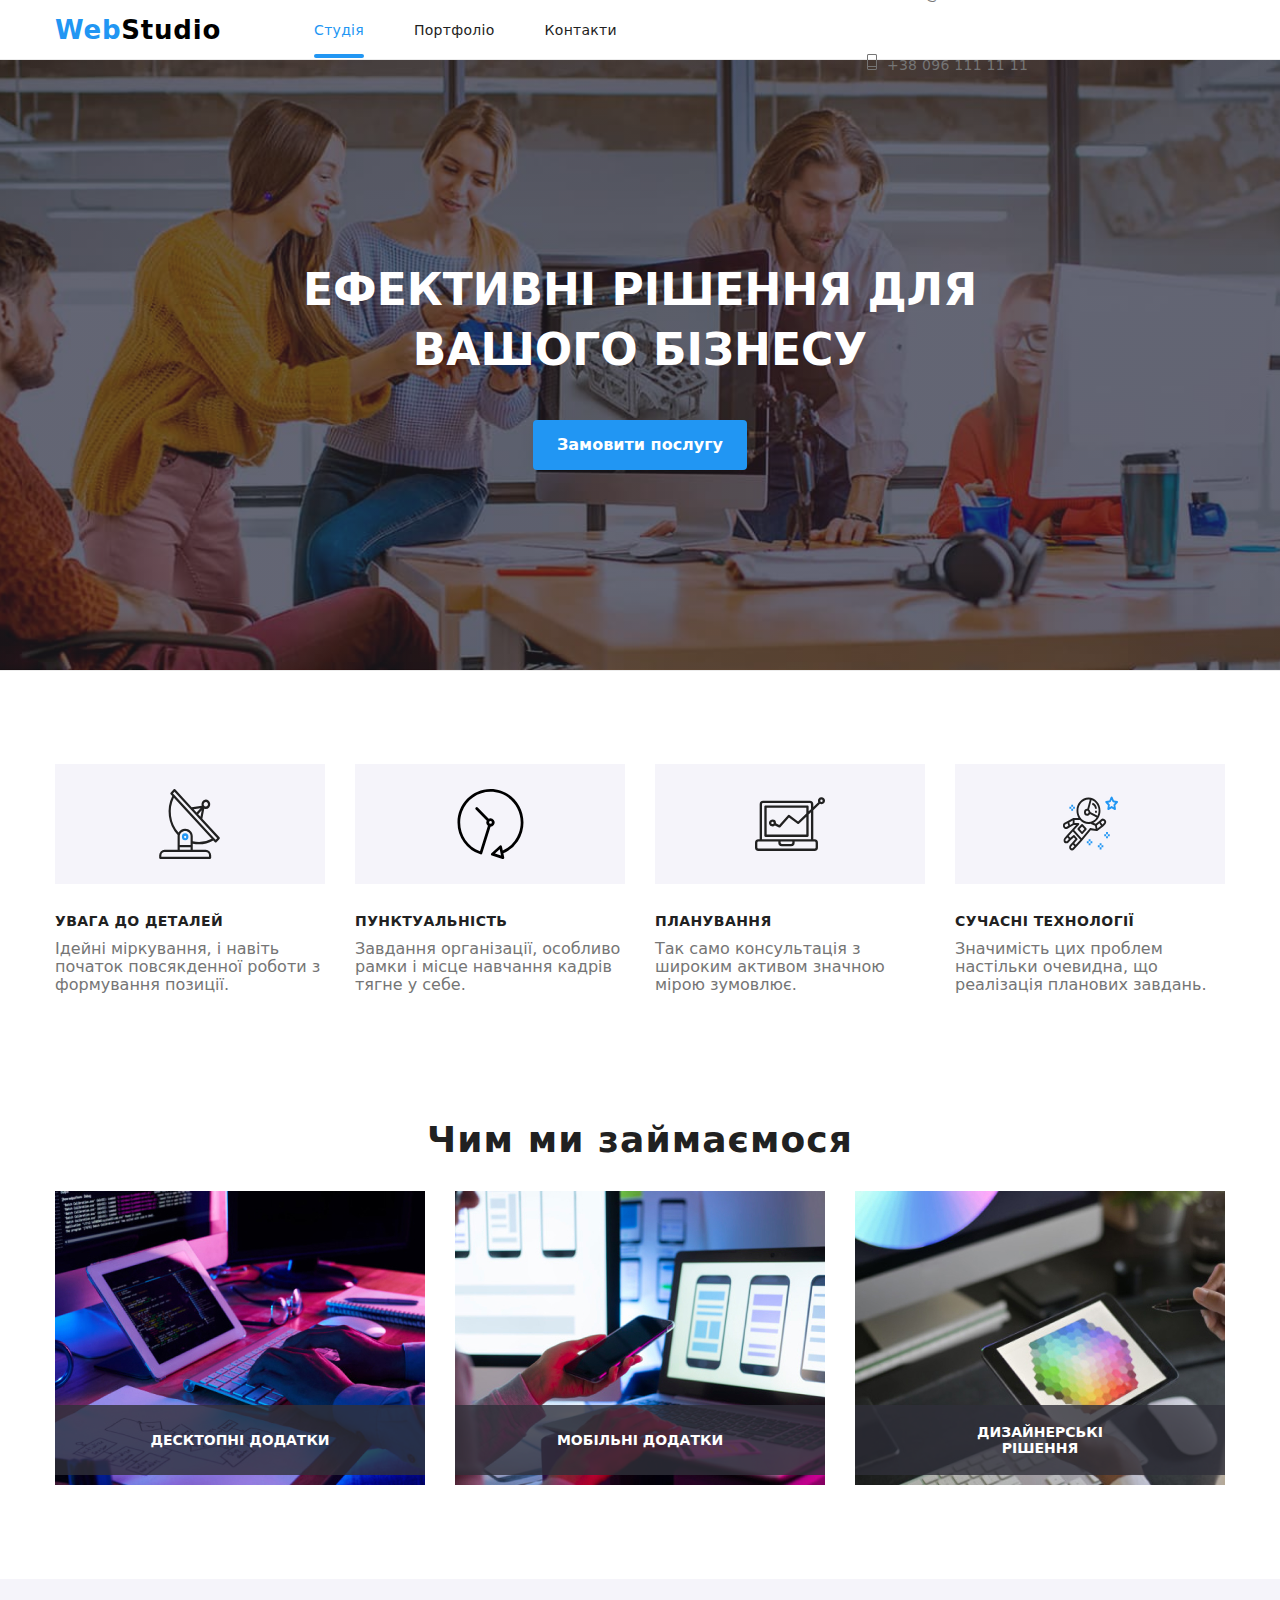
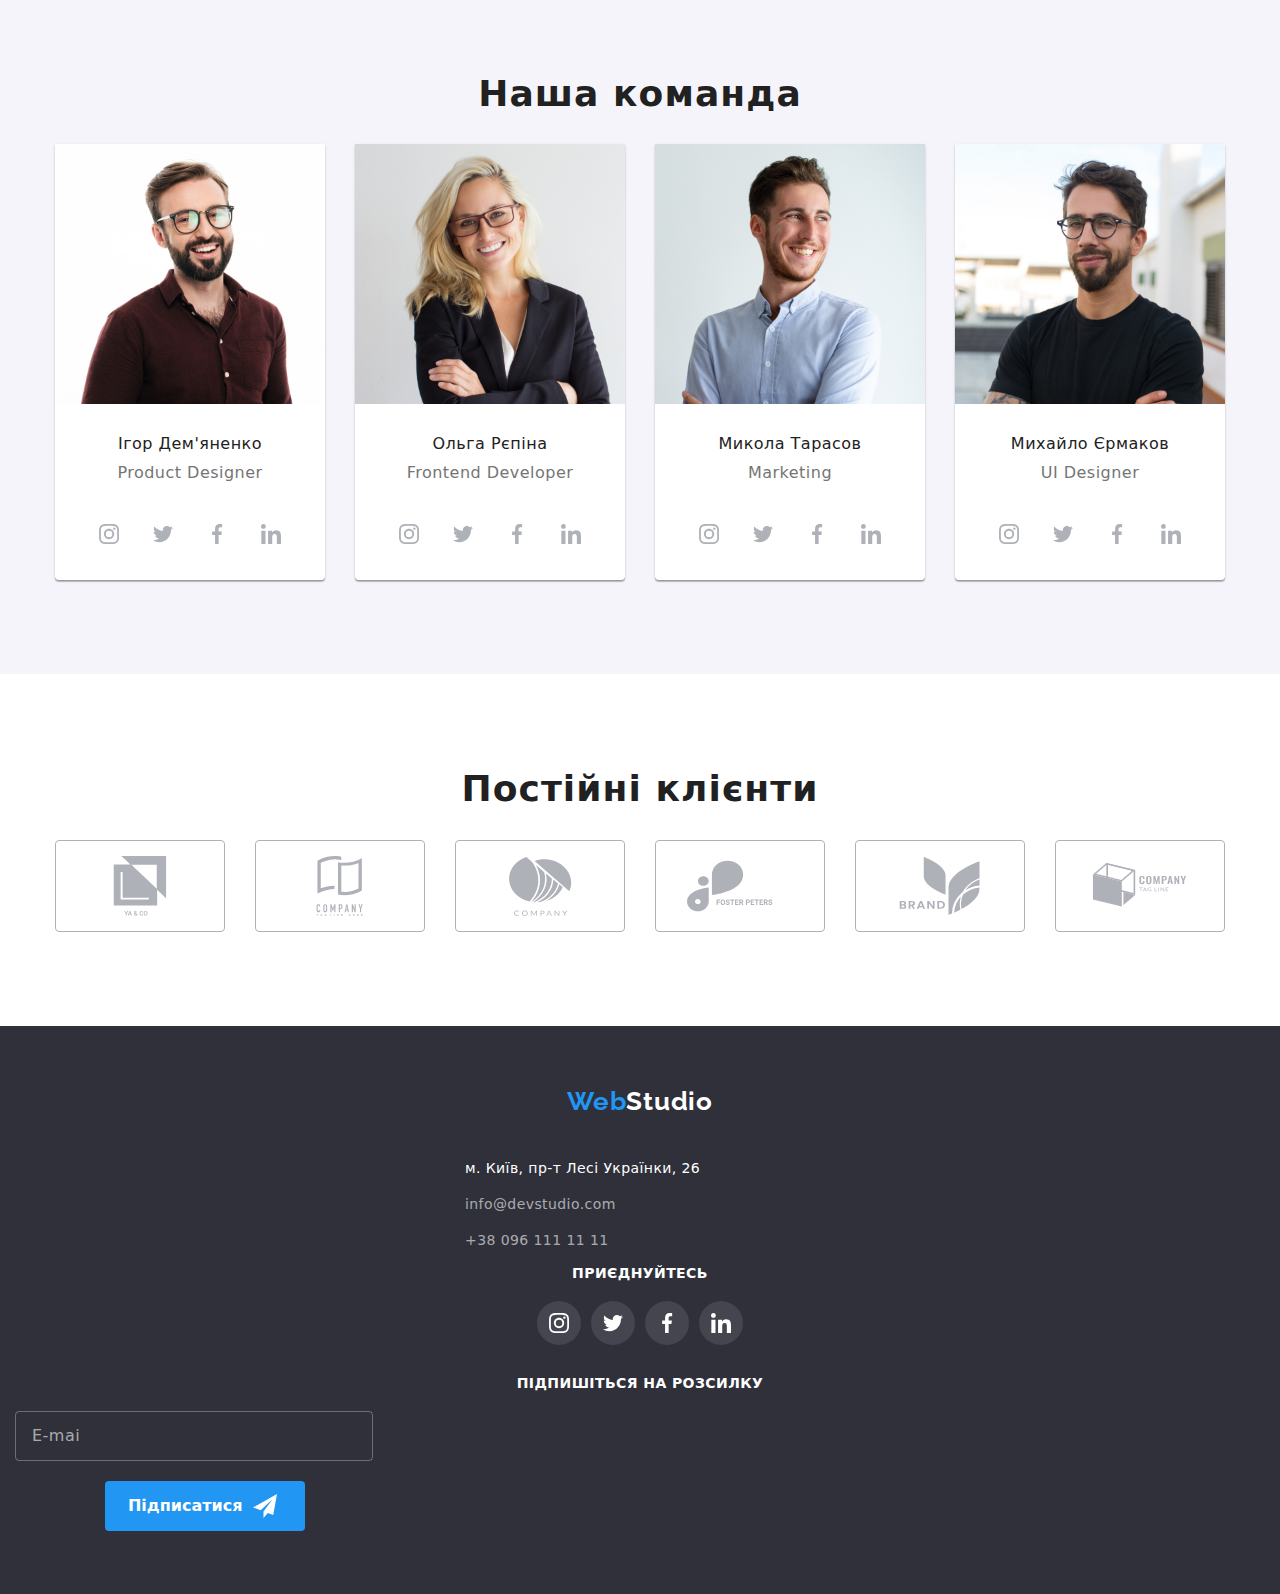
==== commit eef4ae93: "маємо шо маємо)" ====
--- a/index.html
+++ b/index.html
@@ -326,6 +326,7 @@
         <footer class="footer">
             <div class="general-footer-container">
             <div class="footer-container">
+               
             <a href="/index.html" lang="en" class="logo__footer">
                 <span class="web">Web</span>Studio
             </a>
@@ -336,8 +337,9 @@
                     <li><a href="tel:+380961111111" class="footer__link link">+38 096 111 11 11</a></li>
                 </ul>
             </address>
-            </div>
+    
             <div class="footer-container">
+                
                 <p class=footer__text>
                     приєднуйтесь
                 </p>
@@ -356,15 +358,17 @@
                         <use href="./img/symbol-defs.svg#icon-linkedinsvg"></use>
                     </svg></a></li>
                 </ul>
+            
             </div>
+        </div>
             <div class="footer-container">
             <p class="footer__text">Підпишіться на розсилку</p>
             <form class="footer-form">
-                <input type="email" name="email" id="email" class="footer__input footer-form__item" placeholder="E-mail">
-                <button type="submit" class="footer__button ">
-                <span class="fotter-btn__text"> Підписатися</span></button>
+                 <input type="email" name="email" id="email" class="footer__input footer-form__item" placeholder="E-mail">
+                 <div class="ppc-button"><button type="submit" class="footer__button ">
+                <span class="fotter-btn__text"> Підписатися</span></button></div>
             </form>
-        </div>
+            </div>
         </div>
          </footer>  
         <div class="backdrop is-hidden" data-backdrop>
--- a/css/main.min.css
+++ b/css/main.min.css
@@ -1 +1 @@
-html{-webkit-box-sizing:border-box;box-sizing:border-box}*,*::before *::after{-webkit-box-sizing:inherit;box-sizing:inherit}p,h1,h2,h3,h4,h5,h6{margin:0}ul{margin:0;padding-left:0}img{display:block;width:100%;height:auto}button{cursor:pointer}body{background-color:#fff;color:#757575;font-family:"Roboto",sans-serif}.container{padding-left:15px;padding-right:15px;margin-left:auto;margin-right:auto}@media screen and (min-width: 480px){.container{width:480px}}@media screen and (min-width: 768px){.container{width:768px}}@media screen and (min-width: 1200px){.container{width:1200px}}.menu-toggle{display:-webkit-inline-box;display:-ms-inline-flexbox;display:inline-flex;border:none;background-color:rgba(0,0,0,0);margin-left:284px}@media screen and (min-width: 768px){.menu-toggle{display:none}}.general-footer-container{width:100%;padding:0px 15px;margin:0 auto}.footer-container{width:100%}.footer-container:not(:last-child){margin-right:70px}.list{list-style:none;margin:0;padding:0}.link{text-decoration:none;padding-top:avto}/*! modern-normalize v1.1.0 | MIT License | https://github.com/sindresorhus/modern-normalize */*,::before,::after{-webkit-box-sizing:border-box;box-sizing:border-box}html{line-height:1.15;-webkit-text-size-adjust:100%;-moz-tab-size:4;-o-tab-size:4;tab-size:4}body{margin:0;font-family:system-ui,"Segoe UI",Roboto,Helvetica,Arial,sans-serif,"Apple Color Emoji","Segoe UI Emoji"}hr{height:0;color:inherit}abbr[title]{-webkit-text-decoration:underline dotted;text-decoration:underline dotted}b,strong{font-weight:bolder}code,kbd,samp,pre{font-family:ui-monospace,SFMono-Regular,Consolas,"Liberation Mono",Menlo,monospace;font-size:1em}small{font-size:80%}sub,sup{font-size:75%;line-height:0;position:relative;vertical-align:baseline}sub{bottom:-0.25em}sup{top:-0.5em}table{text-indent:0;border-color:inherit}button,input,optgroup,select,textarea{font-family:inherit;font-size:100%;line-height:1.15;margin:0}button,select{text-transform:none}button,[type=button],[type=reset],[type=submit]{-webkit-appearance:button}::-moz-focus-inner{border-style:none;padding:0}:-moz-focusring{outline:1px dotted ButtonText}:-moz-ui-invalid{box-shadow:none}legend{padding:0}progress{vertical-align:baseline}::-webkit-inner-spin-button,::-webkit-outer-spin-button{height:auto}[type=search]{-webkit-appearance:textfield;outline-offset:-2px}::-webkit-search-decoration{-webkit-appearance:none}::-webkit-file-upload-button{-webkit-appearance:button;font:inherit}summary{display:list-item}.main-nav{position:relative;display:-webkit-box;display:-ms-flexbox;display:flex;-webkit-box-align:center;-ms-flex-align:center;align-items:center;-webkit-box-pack:justify;-ms-flex-pack:justify;justify-content:space-between}.menu-container{background-color:#fff;padding:20px;text-align:center;font-size:20px;width:100%}@media screen and (max-width: 767px){.menu-container{display:none;position:absolute;top:100%;left:0;width:100%}.menu-container.is-open{display:block}}@media screen and (min-width: 768px){.menu-container{display:-webkit-box;display:-ms-flexbox;display:flex}}.header-border{border-bottom:1px solid #ececec}.studio{-webkit-transition-property:color;transition-property:color;-webkit-transition-duration:250ms;transition-duration:250ms;-webkit-transition-timing-function:cubic-bezier(0.4, 0, 0.2, 1);transition-timing-function:cubic-bezier(0.4, 0, 0.2, 1)}.studio:hover{color:#2196f3}.studio__web{color:#2196f3}.header{display:-webkit-box;display:-ms-flexbox;display:flex;-webkit-box-align:center;-ms-flex-align:center;align-items:center;position:relative;height:60px}.web{font-style:normal;font-weight:700;font-size:26px;line-height:1.19;letter-spacing:.03em;color:#2196f3}.studio{font-style:normal;font-weight:700;font-size:26px;line-height:1.19;letter-spacing:.03em;color:#000}.nav{display:-webkit-box;display:-ms-flexbox;display:flex;gap:50px;margin-left:93px}.site-tel{display:-webkit-box;display:-ms-flexbox;display:flex;-ms-flex-wrap:wrap;flex-wrap:wrap;margin-left:auto}@media screen and (min-width: 768px){.site-tel{gap:50px;margin-left:40px}}@media screen and (min-width: 1200px){.site-tel{gap:50px;margin-left:250px}}.nav__link{position:relative;font-style:normal;font-weight:500;font-size:14px;line-height:1.14;letter-spacing:.02em;color:#212121}@media screen and (min-width: 768px){.nav__link{padding-bottom:20px}}@media screen and (min-width: 1200px){.nav__link{padding-bottom:20px}}.nav .scale-none{color:#2196f3}.scale-none::after{content:""}@media screen and (max-width: 767px){.scale-none::after{display:none}}@media screen and (min-width: 767px){.scale-none::after{position:absolute;bottom:0;left:0;-webkit-transform:scaleX(1);transform:scaleX(1);-webkit-transition:-webkit-transform 250ms cubic-bezier(0.4, 0, 0.2, 1);transition:-webkit-transform 250ms cubic-bezier(0.4, 0, 0.2, 1);transition:transform 250ms cubic-bezier(0.4, 0, 0.2, 1);transition:transform 250ms cubic-bezier(0.4, 0, 0.2, 1), -webkit-transform 250ms cubic-bezier(0.4, 0, 0.2, 1);width:100%;height:4px;background:#2196f3;border-radius:2px}}.nav__contact{font-style:normal;font-weight:500;font-size:14px;line-height:1.14;letter-spacing:.02em;color:#757575}.nav__link:hover,.nav__link:focus,.nav__contact:hover,.nav__contact:focus{color:#2196f3}@media screen and (max-width: 767px){.header-menu{display:none}}@media screen and (min-width: 767px){.header-menu{display:-webkit-box;display:-ms-flexbox;display:flex;-webkit-box-align:center;-ms-flex-align:center;align-items:center;margin-left:auto}}@media screen and (min-width: 768px){.menu-toggle{display:none}}.mob-menu{text-align:left;margin-bottom:130px}.mob-menu__contacts{text-align:left}.mob-item{margin-top:32px}.mob-item__contacts{margin-bottom:32px}.button-toggle{position:absolute;top:10px;right:65px;width:40px;height:40px;border:none;background-color:#fff}.button-toggle:hover{cursor:pointer}.button-toggle:hover .button-toggle__icone{fill:#2196f3}.button-toggle__icone{width:40px;height:40px;position:absolute;top:50%;left:50%;-webkit-transform:translate(-50%, -50%);transform:translate(-50%, -50%);-webkit-transition:fill 250ms cubic-bezier(0.4, 0, 0.2, 1);transition:fill 250ms cubic-bezier(0.4, 0, 0.2, 1)}.menu-container{position:fixed;top:0;left:0;width:100vw;height:100vh;padding-left:40px;padding-top:40px;padding-bottom:40px;z-index:999;display:-webkit-box;display:-ms-flexbox;display:flex;-ms-flex-pack:distribute;justify-content:space-around;-webkit-box-orient:vertical;-webkit-box-direction:normal;-ms-flex-direction:column;flex-direction:column;-webkit-transform:translateX(100%);transform:translateX(100%)}@media screen and (min-width: 768px){.menu-container{display:none}}.menu-container.is-open{-webkit-transform:translateX(0);transform:translateX(0)}.current{font-style:normal;font-weight:500;font-size:40px;line-height:47px;letter-spacing:.02em;color:#212121}.social{display:-webkit-box;display:-ms-flexbox;display:flex;gap:20px}.soc{font-style:normal;font-weight:500;font-size:18px;line-height:1.22;letter-spacing:.02em;color:#2196f3}.tel{font-style:normal;font-weight:500;font-size:34px;line-height:40px;letter-spacing:.02em;color:#2196f3}.email{font-style:normal;font-weight:500;font-size:24px;line-height:28px;letter-spacing:.02em;color:#757575}@media screen and (max-width: 767px){.site-tel{display:-webkit-box;display:-ms-flexbox;display:flex;-webkit-box-orient:vertical;-webkit-box-direction:reverse;-ms-flex-direction:column-reverse;flex-direction:column-reverse;gap:32px}}@media screen and (min-width: 768px){.site-tel{display:block}}@media screen and (min-width: 1200px){.site-tel{display:-webkit-box;display:-ms-flexbox;display:flex;-ms-flex-wrap:wrap;flex-wrap:wrap}}.site-tel .nav__contact{font-weight:500;font-size:14px;line-height:1.14;letter-spacing:.02em;text-decoration:none;color:#757575;-webkit-transition-property:color;transition-property:color;-webkit-transition-duration:250ms;transition-duration:250ms;-webkit-transition-timing-function:cubic-bezier(0.4, 0, 0.2, 1);transition-timing-function:cubic-bezier(0.4, 0, 0.2, 1)}@media screen and (max-width: 767px){.site-tel .nav__contact{font-weight:500;font-size:34px;line-height:40px;letter-spacing:.02em;text-align:left}.site-tel .nav__contact:not(:last-child){color:#2196f3}}.site-tel .nav__contact:hover,.site-tel .nav__contact:focus{fill:#2196f3;color:#2196f3}@media screen and (max-width: 767px){.site-tel__icon{display:none}}@media screen and (min-width: 767px){.site-tel__icon{fill:currentColor;width:16px;height:12px;margin-right:10px;background-position:center}}.site-tell__icon{fill:currentColor;width:10px;height:16px;margin-right:10px;background-position:center}@media screen and (max-width: 767px){.site-tell__icon{display:none}}.overlay{text-align:center;padding-top:200px;padding-bottom:200px;max-width:1600px;margin-left:auto;margin-right:auto;background-color:#2f303a;outline:1px solid #ececec;background-image:-webkit-gradient(linear, left top, right top, from(rgba(47, 48, 58, 0.4)), to(rgba(47, 48, 58, 0.4))),url(../img/overlay.jpg);background-image:linear-gradient(to right, rgba(47, 48, 58, 0.4), rgba(47, 48, 58, 0.4)),url(../img/overlay.jpg);background-repeat:no-repeat;background-position:center;background-size:cover}.hero-title{color:#fff;font-weight:900;font-size:44px;line-height:1.36;margin-top:0;margin-bottom:40px}.button{border-radius:4px;padding:10px 24px;min-width:67px;color:#212121;background-color:#f5f4fa;font-family:inherit;font-weight:700;font-size:16px;line-height:1.875;cursor:pointer;border:rgba(0,0,0,0);text-align:center;-webkit-transition-property:color backround-color;transition-property:color backround-color;-webkit-transition-duration:250ms;transition-duration:250ms;-webkit-transition-timing-function:cubic-bezier(0.4, 0, 0.2, 1);transition-timing-function:cubic-bezier(0.4, 0, 0.2, 1)}.button:focus,.button:hover{color:#fff;background-color:#2196f3}.button-portfolio{display:-webkit-box;display:-ms-flexbox;display:flex;-webkit-box-pack:center;-ms-flex-pack:center;justify-content:center}.section{padding-top:94px;padding-bottom:94px}.section__top{padding-top:0}@media screen and (max-width: 1199px){.section__top{display:none}}.section__comand{background-color:#f5f4fa}.section__title{margin-bottom:30px;font-weight:700;font-size:36px;line-height:1.16;text-align:center;letter-spacing:.03em;color:#212121}.section__title.centered{text-align:center}@media screen and (min-width: 480px){.feature-list{width:450px}}@media screen and (min-width: 768px){.feature-list{display:-webkit-box;display:-ms-flexbox;display:flex;-ms-flex-wrap:wrap;flex-wrap:wrap;width:768px}}@media screen and (min-width: 1200px){.feature-list{width:1200px}}.feature-list .title{color:#212121;margin-bottom:10px}.feature-list__text{padding:10px 0px;font-size:14px;line-height:1.71;letter-spacing:.03em;color:#757575}@media screen and (min-width: 480px){.list__item{width:450px;margin-bottom:30px}}@media screen and (min-width: 768px){.list__item{width:354px}}@media screen and (min-width: 1200px){.list__item{width:270px}}@media screen and (min-width: 768px){.list__item:not(:last-child){margin-right:30px}}.list__item::before{display:block;content:"";height:120px;margin-bottom:30px;background-size:contain;background-repeat:no-repeat;background-position:center;background-color:#f5f4fa}.title{font-weight:700;font-size:14px;line-height:1.14;letter-spacing:.03em;text-transform:uppercase;color:#212121}.icon-delivery::before{background-image:url(../img/antenna.svg);background-size:65.32px 70px}.icon-clock::before{background-image:url(../img/clock.svg);background-size:66.96px 70px}.icon-comp::before{background-image:url(../img/comp.svg);background-size:70px 53.69px}.icon-astronaut::before{background-image:url(../img/astronaut.svg);background-size:54.83px 60.66px}.work__items{position:relative;-webkit-box-pack:center;-ms-flex-pack:center;justify-content:center}.work__items::before{position:absolute;top:73%;content:"";width:370px;height:70px;background:rgba(47,48,58,.8)}.work__text{position:absolute;top:85%;left:50%;-webkit-transform:translate(-50%, -50%);transform:translate(-50%, -50%);font-weight:700;font-size:14px;line-height:16px;text-align:center;color:#fff}.work-list{position:relative;width:1200px;display:-webkit-box;display:-ms-flexbox;display:flex}.work-list .title{padding:188px 0px}.work-list .item{margin-left:30px}.work-list .item:first-child{margin-left:0px}.team__list{display:-webkit-box;display:-ms-flexbox;display:flex;-ms-flex-wrap:wrap;flex-wrap:wrap;gap:30px}.team__element{background-color:#fff;margin:0 auto;-webkit-box-shadow:0px 1px 3px rgba(0,0,0,.12),0px 1px 1px rgba(0,0,0,.14),0px 2px 1px rgba(0,0,0,.2);box-shadow:0px 1px 3px rgba(0,0,0,.12),0px 1px 1px rgba(0,0,0,.14),0px 2px 1px rgba(0,0,0,.2);border-radius:0px 0px 4px 4px}@media screen and (max-width: 479px){.team__element{width:270px}}@media screen and (min-width: 480px){.team__element{width:450px}}@media screen and (min-width: 768px){.team__element{-ms-flex-preferred-size:calc((100% - 30px)/2);flex-basis:calc((100% - 30px)/2)}}@media screen and (min-width: 1200px){.team__element{-ms-flex-preferred-size:calc((100% - 90px)/4);flex-basis:calc((100% - 90px)/4)}}.team__item{min-width:205px;margin-top:30px;margin-bottom:10px;margin-left:auto;margin-right:auto;text-align:center;font-style:normal;font-weight:500;font-size:16px;line-height:1.1875;letter-spacing:.03em;color:#212121}.team__text{margin-bottom:30px;margin-left:auto;margin-right:auto;text-align:center;font-size:16px;line-height:1.1875;letter-spacing:.03em;color:#757575}.team-soc__list{display:-webkit-box;display:-ms-flexbox;display:flex;-webkit-box-pack:center;-ms-flex-pack:center;justify-content:center;-webkit-box-align:center;-ms-flex-align:center;align-items:center;padding-bottom:24px}.team-soc__items{width:44px;height:44px}.team-soc__items:not(:last-child){margin-right:10px}.team-soc__link{width:100%;height:100%;display:-webkit-box;display:-ms-flexbox;display:flex;-webkit-box-pack:center;-ms-flex-pack:center;justify-content:center;-webkit-box-align:center;-ms-flex-align:center;align-items:center;border-radius:50%;color:#afb1b8;-webkit-transition-property:fill backround-color;transition-property:fill backround-color;-webkit-transition-duration:250ms;transition-duration:250ms;-webkit-transition-timing-function:cubic-bezier(0.4, 0, 0.2, 1);transition-timing-function:cubic-bezier(0.4, 0, 0.2, 1)}.team-soc__link:hover,.team-soc__link:focus{background-color:#2196f3;width:100%;height:100%;display:-webkit-box;display:-ms-flexbox;display:flex;-webkit-box-pack:center;-ms-flex-pack:center;justify-content:center;-webkit-box-align:center;-ms-flex-align:center;align-items:center;border-radius:50%;color:#afb1b8}.team-icon{width:20px;height:20px;fill:currentColor;-webkit-transition-property:fill;transition-property:fill;-webkit-transition-duration:250ms;transition-duration:250ms;-webkit-transition-timing-function:cubic-bezier(0.4, 0, 0.2, 1);transition-timing-function:cubic-bezier(0.4, 0, 0.2, 1)}.team-soc__link:hover .team-icon,.team-soc__link:focus .team-icon{fill:#fff}.company__list{list-style:none}@media screen and (min-width: 479px){.company__list{display:-webkit-box;display:-ms-flexbox;display:flex;-ms-flex-wrap:wrap;flex-wrap:wrap;width:480px;gap:30px}}@media screen and (min-width: 768px){.company__list{width:768px}}@media screen and (min-width: 1200px){.company__list{width:1200px}}.company__link{display:-webkit-box;display:-ms-flexbox;display:flex;-webkit-box-orient:vertical;-webkit-box-direction:normal;-ms-flex-direction:column;flex-direction:column;-webkit-box-pack:center;-ms-flex-pack:center;justify-content:center;-webkit-box-align:center;-ms-flex-align:center;align-items:center;color:#afb1b8;border:1px solid #afb1b8;border-radius:4px;-webkit-transition-property:fill;transition-property:fill;-webkit-transition-duration:250ms;transition-duration:250ms;-webkit-transition-timing-function:cubic-bezier(0.4, 0, 0.2, 1);transition-timing-function:cubic-bezier(0.4, 0, 0.2, 1)}@media screen and (max-width: 480px){.company__link{margin-bottom:30px}}@media screen and (min-width: 480px){.company__link{width:210px;height:92px}}@media screen and (min-width: 768px){.company__link{width:226px}}@media screen and (min-width: 1200px){.company__link{width:170px}}.company__link:hover,.company__link:focus{border-color:#2196f3}.company-icon{width:106px;height:60px;fill:currentColor;-webkit-transition-property:fill;transition-property:fill;-webkit-transition-duration:250ms;transition-duration:250ms;-webkit-transition-timing-function:cubic-bezier(0.4, 0, 0.2, 1);transition-timing-function:cubic-bezier(0.4, 0, 0.2, 1)}.company__link:hover .company-icon,.company__link:focus .company-icon{fill:#2196f3}.logo__footer{padding-bottom:28px;display:block;color:#fff;text-decoration:none;font-family:"Raleway";font-style:normal;font-weight:700;font-size:26px;line-height:1.19;letter-spacing:.03em;-webkit-transition-property:color;transition-property:color;-webkit-transition-duration:250ms;transition-duration:250ms;-webkit-transition-timing-function:cubic-bezier(0.4, 0, 0.2, 1);transition-timing-function:cubic-bezier(0.4, 0, 0.2, 1)}.logo__footer:hover,.logo__footer:focus{color:#2196f3}@media screen and (min-width: 480px){.logo__footer{margin:60px 163px 28px 250px}}.footer{background-color:#2f303a;padding:60px 0px}.footer__link{margin:12px 0px;display:block;font-style:normal;font-weight:400;font-size:14px;line-height:1.71;letter-spacing:.03em;color:rgba(255,255,255,.6)}@media screen and (min-width: 480px){.footer__link{margin-left:20%}}.footer__link:hover,.footer__link:focus{color:#2196f3}.footer__address{font-style:normal;font-weight:400;font-size:14px;line-height:1.71;letter-spacing:.03em;color:#fff;-webkit-transition-property:color;transition-property:color;-webkit-transition-duration:250ms;transition-duration:250ms;-webkit-transition-timing-function:cubic-bezier(0.4, 0, 0.2, 1);transition-timing-function:cubic-bezier(0.4, 0, 0.2, 1)}.footer__text{margin-top:10px;margin-bottom:30px;font-weight:700;font-size:14px;line-height:16px;letter-spacing:.03em;text-transform:uppercase;color:#fff}@media screen and (min-width: 480px){.footer__text{margin-left:40%;margin-top:60px}}.footer__icon{width:20px;height:20px;fill:currentColor}.footer__input{-webkit-box-sizing:border-box;box-sizing:border-box;background-color:rgba(0,0,0,0);margin-right:12px;width:358px;height:50px;border:1px solid rgba(255,255,255,.3);border-radius:4px}.footer-soc__list{display:-webkit-box;display:-ms-flexbox;display:flex;-webkit-box-pack:center;-ms-flex-pack:center;justify-content:center;-webkit-box-align:center;-ms-flex-align:center;align-items:center;margin-bottom:30px}.footer-soc__items{width:44px;height:44px}.footer-soc__items:not(:last-child){margin-right:10px}.footer-soc__link{width:100%;height:100%;background:rgba(255,255,255,.1);display:-webkit-box;display:-ms-flexbox;display:flex;-webkit-box-pack:center;-ms-flex-pack:center;justify-content:center;-webkit-box-align:center;-ms-flex-align:center;align-items:center;border-radius:50%;color:#fff;-webkit-transition-property:color fill backround-color;transition-property:color fill backround-color;-webkit-transition-duration:250ms;transition-duration:250ms;-webkit-transition-timing-function:cubic-bezier(0.4, 0, 0.2, 1);transition-timing-function:cubic-bezier(0.4, 0, 0.2, 1)}.footer-soc__link:hover,.footer-soc__link:focus{background-color:#2196f3;width:100%;height:100%;display:-webkit-box;display:-ms-flexbox;display:flex;-webkit-box-pack:center;-ms-flex-pack:center;justify-content:center;-webkit-box-align:center;-ms-flex-align:center;align-items:center;border-radius:50%}.footer-soc__link:hover .team-icon,.footer-soc__link:focus .team-icon{fill:#fff}.footer__input::-webkit-input-placeholder{width:47px;height:20px;font-weight:400;font-size:16px;line-height:20px;display:-webkit-box;display:flex;-webkit-box-align:center;align-items:center;letter-spacing:.03em;color:rgba(255,255,255,.6)}.footer__input::-moz-placeholder{width:47px;height:20px;font-weight:400;font-size:16px;line-height:20px;display:flex;align-items:center;letter-spacing:.03em;color:rgba(255,255,255,.6)}.footer__input:-ms-input-placeholder{width:47px;height:20px;font-weight:400;font-size:16px;line-height:20px;display:-ms-flexbox;display:flex;-ms-flex-align:center;align-items:center;letter-spacing:.03em;color:rgba(255,255,255,.6)}.footer__input::-ms-input-placeholder{width:47px;height:20px;font-weight:400;font-size:16px;line-height:20px;display:-ms-flexbox;display:flex;-ms-flex-align:center;align-items:center;letter-spacing:.03em;color:rgba(255,255,255,.6)}.footer__input::placeholder{width:47px;height:20px;font-weight:400;font-size:16px;line-height:20px;display:-webkit-box;display:-ms-flexbox;display:flex;-webkit-box-align:center;-ms-flex-align:center;align-items:center;letter-spacing:.03em;color:rgba(255,255,255,.6)}.footer-form__item{font-weight:400;font-size:16px;line-height:20px;cursor:pointer;padding-left:16px;letter-spacing:.03em;color:rgba(255,255,255,.6)}.footer-form__item:focus,.footer-form__item:hover{outline:rgba(0,0,0,0)}.footer__button{position:relative;position:absolute;border-radius:4px;width:200px;height:50px;color:#fff;background-color:#2196f3;font-family:inherit;font-weight:700;font-size:16px;line-height:1.875;cursor:pointer;border:rgba(0,0,0,0)}.footer__button::after{content:"";position:absolute;top:13px;right:28px;width:24px;height:24px;background-image:url(../img/send.svg)}.fotter-btn__text{position:absolute;top:10px;right:62px}.head{border-bottom:1px solid #ececec}.foto-item{margin-left:24px;margin-top:20px;margin-bottom:4px;font-weight:700;font-size:18px;line-height:2;letter-spacing:.06em;color:#212121}.foto-text{margin-left:24px;margin-bottom:20px;font-size:16px;line-height:1.875;letter-spacing:.03em;color:#757575}.test-container{padding-left:15px;padding-right:15px;margin-left:auto;margin-right:auto}@media screen and (min-width: 480px){.button-list{width:420px}}@media screen and (min-width: 768px){.button-list{width:768px}}@media screen and (min-width: 1200px){.button-list{width:1200px}}@media screen and (min-width: 480px){.foto__list{width:480px}}@media screen and (min-width: 768px){.foto__list{width:768px}}@media screen and (min-width: 1200px){.foto__list{width:1200px}}.flex-container{display:-webkit-box;display:-ms-flexbox;display:flex;-ms-flex-wrap:wrap;flex-wrap:wrap}.flex-button{margin-bottom:50px;margin-right:8px}.flex-element{border:1px solid #eee;-webkit-transition-property:color backround-color;transition-property:color backround-color;-webkit-transition-duration:250ms;transition-duration:250ms;-webkit-transition-timing-function:cubic-bezier(0.4, 0, 0.2, 1);transition-timing-function:cubic-bezier(0.4, 0, 0.2, 1)}@media screen and (min-width: 480px){.flex-element{width:450px;margin-bottom:30px}}@media screen and (min-width: 768px){.flex-element{width:354px}}@media screen and (min-width: 768px){.flex-element:not(:last-child){margin-right:15px}}@media screen and (min-width: 1200px){.flex-element{width:370px}}.flex-element:hover .foto-hover-text{opacity:1}.flex-element:hover .foto-hover-text::before{opacity:1}.foto-grant-text{position:relative;overflow:hidden}.foto-hover-text{position:absolute;top:50%;left:50%;-webkit-transform:translate(-50%, -50%);transform:translate(-50%, -50%);width:322px;height:168px;font-weight:400;font-size:18px;line-height:28px;letter-spacing:.03em;opacity:0;-webkit-transition-property:opacity;transition-property:opacity;-webkit-transition-duration:250ms;transition-duration:250ms;-webkit-transition-timing-function:cubic-bezier(0.4, 0, 0.2, 1);transition-timing-function:cubic-bezier(0.4, 0, 0.2, 1);color:#fff}.flex-element:hover .foto-grant-text::before{opacity:1;-webkit-transform:translateY(0);transform:translateY(0)}.foto-grant-text::before{content:"";position:absolute;display:inline-block;width:370px;height:294px;opacity:0;-webkit-transform:translateY(100%);transform:translateY(100%);-webkit-transition:-webkit-transform 250ms cubic-bezier(0.4, 0, 0.2, 1);transition:-webkit-transform 250ms cubic-bezier(0.4, 0, 0.2, 1);transition:transform 250ms cubic-bezier(0.4, 0, 0.2, 1);transition:transform 250ms cubic-bezier(0.4, 0, 0.2, 1), -webkit-transform 250ms cubic-bezier(0.4, 0, 0.2, 1);background-color:rgba(33,150,243,.9)}.flex-element:hover,.flex-elemeny:focus{border:1px solid #eee;-webkit-box-shadow:0px 1px 1px rgba(0,0,0,.12),0px 4px 4px rgba(0,0,0,.06),1px 4px 6px rgba(0,0,0,.16);box-shadow:0px 1px 1px rgba(0,0,0,.12),0px 4px 4px rgba(0,0,0,.06),1px 4px 6px rgba(0,0,0,.16)}.backdrop{position:fixed;top:0%;left:0;min-width:100%;min-height:100%;background:rgba(0,0,0,.2);opacity:1;-webkit-transition:opacity 250ms cubic-bezier(0.4, 0, 0.2, 1);transition:opacity 250ms cubic-bezier(0.4, 0, 0.2, 1)}.backdrop.is-hidden{opacity:0;pointer-events:none}.modal{position:absolute;top:50%;left:50%;-webkit-transform:translate(-50%, -50%) scale(1);transform:translate(-50%, -50%) scale(1);-webkit-transition:-webkit-transform 250ms cubic-bezier(0.4, 0, 0.2, 1);transition:-webkit-transform 250ms cubic-bezier(0.4, 0, 0.2, 1);transition:transform 250ms cubic-bezier(0.4, 0, 0.2, 1);transition:transform 250ms cubic-bezier(0.4, 0, 0.2, 1), -webkit-transform 250ms cubic-bezier(0.4, 0, 0.2, 1);padding:15px;width:100%;overflow-y:scroll;background:#fff;-webkit-box-shadow:0px 1px 3px rgba(0,0,0,.12),0px 1px 1px rgba(0,0,0,.14),0px 2px 1px rgba(0,0,0,.2);box-shadow:0px 1px 3px rgba(0,0,0,.12),0px 1px 1px rgba(0,0,0,.14),0px 2px 1px rgba(0,0,0,.2);border-radius:4px}@media screen and (min-width: 480px){.modal{max-width:450px}}@media screen and (min-width: 1200px){.modal{max-width:528px}}.close__button{position:absolute;top:8px;right:8px;width:30px;height:30px;border:1px solid rgba(0,0,0,.1);border-radius:50%;display:-webkit-box;display:-ms-flexbox;display:flex;background-color:#fff}.close__button:focus,.close__button:hover{fill:#2196f3}.close__modal{width:18px;height:18px;position:absolute;top:50%;left:50%;-webkit-transform:translate(-50%, -50%);transform:translate(-50%, -50%);-webkit-transition:fill 250ms cubic-bezier(0.4, 0, 0.2, 1);transition:fill 250ms cubic-bezier(0.4, 0, 0.2, 1)}.modal__heading{font-weight:700px;font-size:20px;line-height:23px;text-align:center;letter-spacing:.03em;color:#212121}@media screen and (min-width: 480px){.modal__heading{margin-top:40px}}.modal__input{width:100%;height:40px;border:1px solid rgba(33,33,33,.2);border-radius:4px;cursor:pointer;padding-left:42px;-webkit-transition:border-color 250ms cubic-bezier(0.4, 0, 0.2, 1);transition:border-color 250ms cubic-bezier(0.4, 0, 0.2, 1)}.modal__input:focus,.modal__input:hover{border-color:#2196f3;outline:rgba(0,0,0,0)}.modal__input:focus+svg,.modal__input:hover+svg{fill:#2196f3}.modal__text{width:100%;height:120px;border:1px solid rgba(33,33,33,.2);border-radius:4px;padding:12px 16px;resize:none}.modal__text::-webkit-input-placeholder{font-weight:400;font-size:12px;line-height:14px;letter-spacing:.01em;-webkit-transition:color 250ms cubic-bezier(0.4, 0, 0.2, 1);transition:color 250ms cubic-bezier(0.4, 0, 0.2, 1);color:rgba(117,117,117,.5)}.modal__text::-moz-placeholder{font-weight:400;font-size:12px;line-height:14px;letter-spacing:.01em;-moz-transition:color 250ms cubic-bezier(0.4, 0, 0.2, 1);transition:color 250ms cubic-bezier(0.4, 0, 0.2, 1);color:rgba(117,117,117,.5)}.modal__text:-ms-input-placeholder{font-weight:400;font-size:12px;line-height:14px;letter-spacing:.01em;-ms-transition:color 250ms cubic-bezier(0.4, 0, 0.2, 1);transition:color 250ms cubic-bezier(0.4, 0, 0.2, 1);color:rgba(117,117,117,.5)}.modal__text::-ms-input-placeholder{font-weight:400;font-size:12px;line-height:14px;letter-spacing:.01em;-ms-transition:color 250ms cubic-bezier(0.4, 0, 0.2, 1);transition:color 250ms cubic-bezier(0.4, 0, 0.2, 1);color:rgba(117,117,117,.5)}.modal__text::placeholder{font-weight:400;font-size:12px;line-height:14px;letter-spacing:.01em;-webkit-transition:color 250ms cubic-bezier(0.4, 0, 0.2, 1);transition:color 250ms cubic-bezier(0.4, 0, 0.2, 1);color:rgba(117,117,117,.5)}.modal__check{width:100%;height:24px;display:block;font-weight:400;font-size:14px;line-height:24px;letter-spacing:.03em;color:#757575;-webkit-transition:250ms cubic-bezier(0.4, 0, 0.2, 1);transition:250ms cubic-bezier(0.4, 0, 0.2, 1)}.modal__link{color:#2196f3;margin-left:7px}.modal-input__group{margin-bottom:28px}.modal-input__group .label{width:22px;height:14px;display:block;margin-bottom:4px;font-weight:400;font-size:12px;line-height:14px;letter-spacing:.01em;color:#757575}.modal__text:focus::-webkit-input-placeholder, .modal__text:hover::-webkit-input-placeholder{color:#2196f3}.modal__text:focus::-moz-placeholder, .modal__text:hover::-moz-placeholder{color:#2196f3}.modal__text:focus:-ms-input-placeholder, .modal__text:hover:-ms-input-placeholder{color:#2196f3}.modal__text:focus::-ms-input-placeholder, .modal__text:hover::-ms-input-placeholder{color:#2196f3}.modal__text:focus::placeholder,.modal__text:hover::placeholder{color:#2196f3}.modal-input__wrapper{position:relative}.modal-input__icon{position:absolute;top:50%;left:12px;-webkit-transform:translateY(-50%);transform:translateY(-50%);-webkit-transition:fill 250ms cubic-bezier(0.4, 0, 0.2, 1);transition:fill 250ms cubic-bezier(0.4, 0, 0.2, 1)}.modal-check__label{position:relative}.modal-check__label::before{content:"";width:16px;height:16px;border:2px solid #212121;border-radius:2px;margin-right:10px}label.modal-check__label{position:absolute;display:-webkit-box;display:-ms-flexbox;display:flex;-webkit-box-align:center;-ms-flex-align:center;align-items:center;cursor:pointer}.modal-politic__check:checked+label::before{border:none;background-image:url(../img/check.svg);width:16px;height:15px;-webkit-transition:tracnsform 250ms cubic-bezier(0.4, 0, 0.2, 1);transition:tracnsform 250ms cubic-bezier(0.4, 0, 0.2, 1)}.visually-hidden{position:absolute;width:1px;height:1px;margin:-1px;border:0;padding:0;white-space:nowrap;overflow:hidden;opacity:0}.modal__button{width:200px;height:50px;margin-top:40px;margin-left:23%;font-weight:700;font-size:16px;line-height:30px;-webkit-box-align:center;-ms-flex-align:center;align-items:center;text-align:center;letter-spacing:.06em;border:none;background:#188ce8;-webkit-box-shadow:0px 4px 4px rgba(0,0,0,.15);box-shadow:0px 4px 4px rgba(0,0,0,.15);border-radius:4px;color:#fff}/*# sourceMappingURL=main.min.css.map */+html{-webkit-box-sizing:border-box;box-sizing:border-box}*,*::before *::after{-webkit-box-sizing:inherit;box-sizing:inherit}p,h1,h2,h3,h4,h5,h6{margin:0}ul{margin:0;padding-left:0}img{display:block;width:100%;height:auto}button{cursor:pointer}body{background-color:#fff;color:#757575;font-family:"Roboto",sans-serif}.container{padding-left:15px;padding-right:15px;margin-left:auto;margin-right:auto}@media screen and (min-width: 480px){.container{width:480px}}@media screen and (min-width: 768px){.container{width:768px}}@media screen and (min-width: 1200px){.container{width:1200px}}.menu-toggle{display:-webkit-inline-box;display:-ms-inline-flexbox;display:inline-flex;border:none;background-color:rgba(0,0,0,0);margin-left:284px}@media screen and (min-width: 768px){.menu-toggle{display:none}}.general-footer-container{width:100%;padding:0px 15px;margin:0 auto}.footer-container{width:100%;-webkit-box-pack:center;-ms-flex-pack:center;justify-content:center;-webkit-box-align:center;-ms-flex-align:center;align-items:center}.footer-container:not(:last-child){margin-right:70px}.footer-form{display:block;display:inline-block}.list{list-style:none;margin:0;padding:0}.link{text-decoration:none;padding-top:avto}/*! modern-normalize v1.1.0 | MIT License | https://github.com/sindresorhus/modern-normalize */*,::before,::after{-webkit-box-sizing:border-box;box-sizing:border-box}html{line-height:1.15;-webkit-text-size-adjust:100%;-moz-tab-size:4;-o-tab-size:4;tab-size:4}body{margin:0;font-family:system-ui,"Segoe UI",Roboto,Helvetica,Arial,sans-serif,"Apple Color Emoji","Segoe UI Emoji"}hr{height:0;color:inherit}abbr[title]{-webkit-text-decoration:underline dotted;text-decoration:underline dotted}b,strong{font-weight:bolder}code,kbd,samp,pre{font-family:ui-monospace,SFMono-Regular,Consolas,"Liberation Mono",Menlo,monospace;font-size:1em}small{font-size:80%}sub,sup{font-size:75%;line-height:0;position:relative;vertical-align:baseline}sub{bottom:-0.25em}sup{top:-0.5em}table{text-indent:0;border-color:inherit}button,input,optgroup,select,textarea{font-family:inherit;font-size:100%;line-height:1.15;margin:0}button,select{text-transform:none}button,[type=button],[type=reset],[type=submit]{-webkit-appearance:button}::-moz-focus-inner{border-style:none;padding:0}:-moz-focusring{outline:1px dotted ButtonText}:-moz-ui-invalid{box-shadow:none}legend{padding:0}progress{vertical-align:baseline}::-webkit-inner-spin-button,::-webkit-outer-spin-button{height:auto}[type=search]{-webkit-appearance:textfield;outline-offset:-2px}::-webkit-search-decoration{-webkit-appearance:none}::-webkit-file-upload-button{-webkit-appearance:button;font:inherit}summary{display:list-item}.main-nav{position:relative;display:-webkit-box;display:-ms-flexbox;display:flex;-webkit-box-align:center;-ms-flex-align:center;align-items:center;-webkit-box-pack:justify;-ms-flex-pack:justify;justify-content:space-between}.menu-container{background-color:#fff;padding:20px;text-align:center;font-size:20px;width:100%}@media screen and (max-width: 767px){.menu-container{display:none;position:absolute;top:100%;left:0;width:100%}.menu-container.is-open{display:block}}@media screen and (min-width: 768px){.menu-container{display:-webkit-box;display:-ms-flexbox;display:flex}}.header-border{border-bottom:1px solid #ececec}.studio{-webkit-transition-property:color;transition-property:color;-webkit-transition-duration:250ms;transition-duration:250ms;-webkit-transition-timing-function:cubic-bezier(0.4, 0, 0.2, 1);transition-timing-function:cubic-bezier(0.4, 0, 0.2, 1)}.studio:hover{color:#2196f3}.studio__web{color:#2196f3}.header{display:-webkit-box;display:-ms-flexbox;display:flex;-webkit-box-align:center;-ms-flex-align:center;align-items:center;position:relative;height:60px}.web{font-style:normal;font-weight:700;font-size:26px;line-height:1.19;letter-spacing:.03em;color:#2196f3}.studio{font-style:normal;font-weight:700;font-size:26px;line-height:1.19;letter-spacing:.03em;color:#000}.nav{display:-webkit-box;display:-ms-flexbox;display:flex;gap:50px;margin-left:93px}.site-tel{display:-webkit-box;display:-ms-flexbox;display:flex;-ms-flex-wrap:wrap;flex-wrap:wrap;margin-left:auto}@media screen and (min-width: 768px){.site-tel{gap:50px;margin-left:40px}}@media screen and (min-width: 1200px){.site-tel{gap:50px;margin-left:250px}}.nav__link{position:relative;font-style:normal;font-weight:500;font-size:14px;line-height:1.14;letter-spacing:.02em;color:#212121}@media screen and (min-width: 768px){.nav__link{padding-bottom:20px}}@media screen and (min-width: 1200px){.nav__link{padding-bottom:20px}}.nav .scale-none{color:#2196f3}.scale-none::after{content:""}@media screen and (max-width: 767px){.scale-none::after{display:none}}@media screen and (min-width: 767px){.scale-none::after{position:absolute;bottom:0;left:0;-webkit-transform:scaleX(1);transform:scaleX(1);-webkit-transition:-webkit-transform 250ms cubic-bezier(0.4, 0, 0.2, 1);transition:-webkit-transform 250ms cubic-bezier(0.4, 0, 0.2, 1);transition:transform 250ms cubic-bezier(0.4, 0, 0.2, 1);transition:transform 250ms cubic-bezier(0.4, 0, 0.2, 1), -webkit-transform 250ms cubic-bezier(0.4, 0, 0.2, 1);width:100%;height:4px;background:#2196f3;border-radius:2px}}.nav__contact{font-style:normal;font-weight:500;font-size:14px;line-height:1.14;letter-spacing:.02em;color:#757575}.nav__link:hover,.nav__link:focus,.nav__contact:hover,.nav__contact:focus{color:#2196f3}@media screen and (max-width: 767px){.header-menu{display:none}}@media screen and (min-width: 767px){.header-menu{display:-webkit-box;display:-ms-flexbox;display:flex;-webkit-box-align:center;-ms-flex-align:center;align-items:center;margin-left:auto}}@media screen and (min-width: 768px){.menu-toggle{display:none}}.mob-menu{text-align:left;margin-bottom:130px}.mob-menu__contacts{text-align:left}.mob-item{margin-top:32px}.mob-item__contacts{margin-bottom:32px}.menu-toggle:hover,.menu-toggle:focus{fill:#2196f3}.button-toggle{position:absolute;top:10px;right:65px;width:40px;height:40px;border:none;background-color:#fff}.button-toggle:hover{cursor:pointer}.button-toggle:hover .button-toggle__icone{fill:#2196f3}.button-toggle__icone{width:40px;height:40px;position:absolute;top:50%;left:50%;-webkit-transform:translate(-50%, -50%);transform:translate(-50%, -50%);-webkit-transition:fill 250ms cubic-bezier(0.4, 0, 0.2, 1);transition:fill 250ms cubic-bezier(0.4, 0, 0.2, 1)}.menu-container{position:fixed;top:0;left:0;width:100vw;height:100vh;padding-left:40px;padding-top:40px;padding-bottom:40px;z-index:999;display:-webkit-box;display:-ms-flexbox;display:flex;-ms-flex-pack:distribute;justify-content:space-around;-webkit-box-orient:vertical;-webkit-box-direction:normal;-ms-flex-direction:column;flex-direction:column;-webkit-transform:translateX(100%);transform:translateX(100%)}@media screen and (min-width: 768px){.menu-container{display:none}}.menu-container.is-open{-webkit-transform:translateX(0);transform:translateX(0)}.current{font-style:normal;font-weight:500;font-size:40px;line-height:47px;letter-spacing:.02em;color:#212121}.social{display:-webkit-box;display:-ms-flexbox;display:flex;gap:20px}.soc{font-style:normal;font-weight:500;font-size:18px;line-height:1.22;letter-spacing:.02em;color:#2196f3}.tel{font-style:normal;font-weight:500;font-size:34px;line-height:40px;letter-spacing:.02em;color:#2196f3}.email{font-style:normal;font-weight:500;font-size:24px;line-height:28px;letter-spacing:.02em;color:#757575}@media screen and (max-width: 767px){.site-tel{display:-webkit-box;display:-ms-flexbox;display:flex;-webkit-box-orient:vertical;-webkit-box-direction:reverse;-ms-flex-direction:column-reverse;flex-direction:column-reverse;gap:32px}}@media screen and (min-width: 768px){.site-tel{display:block}}@media screen and (min-width: 1200px){.site-tel{display:-webkit-box;display:-ms-flexbox;display:flex;-ms-flex-wrap:wrap;flex-wrap:wrap}}.site-tel .nav__contact{font-weight:500;font-size:14px;line-height:1.14;letter-spacing:.02em;text-decoration:none;color:#757575;-webkit-transition-property:color;transition-property:color;-webkit-transition-duration:250ms;transition-duration:250ms;-webkit-transition-timing-function:cubic-bezier(0.4, 0, 0.2, 1);transition-timing-function:cubic-bezier(0.4, 0, 0.2, 1)}@media screen and (max-width: 767px){.site-tel .nav__contact{font-weight:500;font-size:34px;line-height:40px;letter-spacing:.02em;text-align:left}.site-tel .nav__contact:not(:last-child){color:#2196f3}}.site-tel .nav__contact:hover,.site-tel .nav__contact:focus{fill:#2196f3;color:#2196f3}@media screen and (max-width: 767px){.site-tel__icon{display:none}}@media screen and (min-width: 767px){.site-tel__icon{fill:currentColor;width:16px;height:12px;margin-right:10px;background-position:center}}.site-tell__icon{fill:currentColor;width:10px;height:16px;margin-right:10px;background-position:center}@media screen and (max-width: 767px){.site-tell__icon{display:none}}.overlay{text-align:center;padding-top:200px;padding-bottom:200px;max-width:1600px;margin-left:auto;margin-right:auto;background-color:#2f303a;outline:1px solid #ececec;background-image:-webkit-gradient(linear, left top, right top, from(rgba(47, 48, 58, 0.4)), to(rgba(47, 48, 58, 0.4))),url(../img/overlay.jpg);background-image:linear-gradient(to right, rgba(47, 48, 58, 0.4), rgba(47, 48, 58, 0.4)),url(../img/overlay.jpg);background-repeat:no-repeat;background-position:center;background-size:cover}.hero-title{color:#fff;font-weight:900;font-size:44px;line-height:1.36;margin-top:0;margin-bottom:40px}.button{border-radius:4px;padding:10px 24px;min-width:67px;color:#fff;background-color:#2196f3;font-family:inherit;font-weight:700;font-size:16px;line-height:1.875;cursor:pointer;border:rgba(0,0,0,0);text-align:center;-webkit-transition-property:color backround-color;transition-property:color backround-color;-webkit-transition-duration:250ms;transition-duration:250ms;-webkit-transition-timing-function:cubic-bezier(0.4, 0, 0.2, 1);transition-timing-function:cubic-bezier(0.4, 0, 0.2, 1)}.button:focus,.button:hover{color:#fff;background-color:#2196f3}.button-portfolio{display:-webkit-box;display:-ms-flexbox;display:flex;-webkit-box-pack:center;-ms-flex-pack:center;justify-content:center}.section{padding-top:94px;padding-bottom:94px}.section__top{padding-top:0}@media screen and (max-width: 1199px){.section__top{display:none}}.section__comand{background-color:#f5f4fa}.section__title{margin-bottom:30px;font-weight:700;font-size:36px;line-height:1.16;text-align:center;letter-spacing:.03em;color:#212121}.section__title.centered{text-align:center}@media screen and (min-width: 480px){.feature-list{width:450px}}@media screen and (min-width: 768px){.feature-list{display:-webkit-box;display:-ms-flexbox;display:flex;-ms-flex-wrap:wrap;flex-wrap:wrap;width:768px}}@media screen and (min-width: 1200px){.feature-list{width:1200px}}.feature-list .title{color:#212121;margin-bottom:10px}.feature-list__text{padding:10px 0px;font-size:14px;line-height:1.71;letter-spacing:.03em;color:#757575}@media screen and (min-width: 480px){.list__item{width:450px;margin-bottom:30px}}@media screen and (min-width: 768px){.list__item{width:354px}}@media screen and (min-width: 1200px){.list__item{width:270px}}@media screen and (min-width: 768px){.list__item:not(:last-child){margin-right:30px}}.list__item::before{display:block;content:"";height:120px;margin-bottom:30px;background-size:contain;background-repeat:no-repeat;background-position:center;background-color:#f5f4fa}.title{font-weight:700;font-size:14px;line-height:1.14;letter-spacing:.03em;text-transform:uppercase;color:#212121}.icon-delivery::before{background-image:url(../img/antenna.svg);background-size:65.32px 70px}.icon-clock::before{background-image:url(../img/clock.svg);background-size:66.96px 70px}.icon-comp::before{background-image:url(../img/comp.svg);background-size:70px 53.69px}.icon-astronaut::before{background-image:url(../img/astronaut.svg);background-size:54.83px 60.66px}.work__items{position:relative;-webkit-box-pack:center;-ms-flex-pack:center;justify-content:center}.work__items::before{position:absolute;top:73%;content:"";width:370px;height:70px;background:rgba(47,48,58,.8)}.work__text{position:absolute;top:85%;left:50%;-webkit-transform:translate(-50%, -50%);transform:translate(-50%, -50%);font-weight:700;font-size:14px;line-height:16px;text-align:center;color:#fff}.work-list{position:relative;width:1200px;display:-webkit-box;display:-ms-flexbox;display:flex}.work-list .title{padding:188px 0px}.work-list .item{margin-left:30px}.work-list .item:first-child{margin-left:0px}.team__list{display:-webkit-box;display:-ms-flexbox;display:flex;-ms-flex-wrap:wrap;flex-wrap:wrap;gap:30px}.team__element{background-color:#fff;margin:0 auto;-webkit-box-shadow:0px 1px 3px rgba(0,0,0,.12),0px 1px 1px rgba(0,0,0,.14),0px 2px 1px rgba(0,0,0,.2);box-shadow:0px 1px 3px rgba(0,0,0,.12),0px 1px 1px rgba(0,0,0,.14),0px 2px 1px rgba(0,0,0,.2);border-radius:0px 0px 4px 4px}@media screen and (max-width: 479px){.team__element{width:270px}}@media screen and (min-width: 480px){.team__element{width:450px}}@media screen and (min-width: 768px){.team__element{-ms-flex-preferred-size:calc((100% - 30px)/2);flex-basis:calc((100% - 30px)/2)}}@media screen and (min-width: 1200px){.team__element{-ms-flex-preferred-size:calc((100% - 90px)/4);flex-basis:calc((100% - 90px)/4)}}.team__item{min-width:205px;margin-top:30px;margin-bottom:10px;margin-left:auto;margin-right:auto;text-align:center;font-style:normal;font-weight:500;font-size:16px;line-height:1.1875;letter-spacing:.03em;color:#212121}.team__text{margin-bottom:30px;margin-left:auto;margin-right:auto;text-align:center;font-size:16px;line-height:1.1875;letter-spacing:.03em;color:#757575}.team-soc__list{display:-webkit-box;display:-ms-flexbox;display:flex;-webkit-box-pack:center;-ms-flex-pack:center;justify-content:center;-webkit-box-align:center;-ms-flex-align:center;align-items:center;padding-bottom:24px}.team-soc__items{width:44px;height:44px}.team-soc__items:not(:last-child){margin-right:10px}.team-soc__link{width:100%;height:100%;display:-webkit-box;display:-ms-flexbox;display:flex;-webkit-box-pack:center;-ms-flex-pack:center;justify-content:center;-webkit-box-align:center;-ms-flex-align:center;align-items:center;border-radius:50%;color:#afb1b8;-webkit-transition-property:fill backround-color;transition-property:fill backround-color;-webkit-transition-duration:250ms;transition-duration:250ms;-webkit-transition-timing-function:cubic-bezier(0.4, 0, 0.2, 1);transition-timing-function:cubic-bezier(0.4, 0, 0.2, 1)}.team-soc__link:hover,.team-soc__link:focus{background-color:#2196f3;width:100%;height:100%;display:-webkit-box;display:-ms-flexbox;display:flex;-webkit-box-pack:center;-ms-flex-pack:center;justify-content:center;-webkit-box-align:center;-ms-flex-align:center;align-items:center;border-radius:50%;color:#afb1b8}.team-icon{width:20px;height:20px;fill:currentColor;-webkit-transition-property:fill;transition-property:fill;-webkit-transition-duration:250ms;transition-duration:250ms;-webkit-transition-timing-function:cubic-bezier(0.4, 0, 0.2, 1);transition-timing-function:cubic-bezier(0.4, 0, 0.2, 1)}.team-soc__link:hover .team-icon,.team-soc__link:focus .team-icon{fill:#fff}.company__list{list-style:none}@media screen and (min-width: 479px){.company__list{display:-webkit-box;display:-ms-flexbox;display:flex;-ms-flex-wrap:wrap;flex-wrap:wrap;width:480px;gap:30px}}@media screen and (min-width: 768px){.company__list{width:768px}}@media screen and (min-width: 1200px){.company__list{width:1200px}}.company__link{display:-webkit-box;display:-ms-flexbox;display:flex;-webkit-box-orient:vertical;-webkit-box-direction:normal;-ms-flex-direction:column;flex-direction:column;-webkit-box-pack:center;-ms-flex-pack:center;justify-content:center;-webkit-box-align:center;-ms-flex-align:center;align-items:center;color:#afb1b8;border:1px solid #afb1b8;border-radius:4px;-webkit-transition-property:fill;transition-property:fill;-webkit-transition-duration:250ms;transition-duration:250ms;-webkit-transition-timing-function:cubic-bezier(0.4, 0, 0.2, 1);transition-timing-function:cubic-bezier(0.4, 0, 0.2, 1)}@media screen and (max-width: 480px){.company__link{margin-bottom:30px}}@media screen and (min-width: 480px){.company__link{width:210px;height:92px}}@media screen and (min-width: 768px){.company__link{width:226px}}@media screen and (min-width: 1200px){.company__link{width:170px}}.company__link:hover,.company__link:focus{border-color:#2196f3}.company-icon{width:106px;height:60px;fill:currentColor;-webkit-transition-property:fill;transition-property:fill;-webkit-transition-duration:250ms;transition-duration:250ms;-webkit-transition-timing-function:cubic-bezier(0.4, 0, 0.2, 1);transition-timing-function:cubic-bezier(0.4, 0, 0.2, 1)}.company__link:hover .company-icon,.company__link:focus .company-icon{fill:#2196f3}.logo__footer{padding-bottom:28px;display:block;color:#fff;text-decoration:none;font-family:"Raleway";font-style:normal;font-weight:700;font-size:26px;line-height:1.19;letter-spacing:.03em;text-align:center;-webkit-transition-property:color;transition-property:color;-webkit-transition-duration:250ms;transition-duration:250ms;-webkit-transition-timing-function:cubic-bezier(0.4, 0, 0.2, 1);transition-timing-function:cubic-bezier(0.4, 0, 0.2, 1)}.logo__footer:hover,.logo__footer:focus{color:#2196f3}.footer{background-color:#2f303a;padding:60px 0px}.footer__link{margin:12px 0px;display:block;font-style:normal;font-weight:400;font-size:14px;line-height:1.71;letter-spacing:.03em;color:rgba(255,255,255,.6)}@media screen and (min-width: 480px){.footer__link{margin-left:20%}}.footer__link:hover,.footer__link:focus{color:#2196f3}.footer__address{font-style:normal;font-weight:400;font-size:14px;line-height:1.71;letter-spacing:.03em;color:#fff;-webkit-box-align:center;-ms-flex-align:center;align-items:center;-webkit-transition-property:color;transition-property:color;-webkit-transition-duration:250ms;transition-duration:250ms;-webkit-transition-timing-function:cubic-bezier(0.4, 0, 0.2, 1);transition-timing-function:cubic-bezier(0.4, 0, 0.2, 1)}.footer__text{margin-bottom:20px;text-align:center;font-weight:700;font-size:14px;line-height:16px;letter-spacing:.03em;text-transform:uppercase;color:#fff}.footer__icon{width:20px;height:20px;fill:currentColor}.footer__input{-webkit-box-sizing:border-box;box-sizing:border-box;background-color:rgba(0,0,0,0);margin-right:12px;height:50px;border:1px solid rgba(255,255,255,.3);border-radius:4px;margin-left:auto;margin-right:auto}@media screen and (max-width: 1199px){.footer__input{width:450px}}@media screen and (min-width: 1200px){.footer__input{width:358px}}.footer-soc__list{display:-webkit-box;display:-ms-flexbox;display:flex;-webkit-box-pack:center;-ms-flex-pack:center;justify-content:center;-webkit-box-align:center;-ms-flex-align:center;align-items:center;margin-bottom:30px}.footer-soc__items{width:44px;height:44px}.footer-soc__items:not(:last-child){margin-right:10px}.footer-soc__link{width:100%;height:100%;background:rgba(255,255,255,.1);display:-webkit-box;display:-ms-flexbox;display:flex;-webkit-box-pack:center;-ms-flex-pack:center;justify-content:center;-webkit-box-align:center;-ms-flex-align:center;align-items:center;border-radius:50%;color:#fff;-webkit-transition-property:color fill backround-color;transition-property:color fill backround-color;-webkit-transition-duration:250ms;transition-duration:250ms;-webkit-transition-timing-function:cubic-bezier(0.4, 0, 0.2, 1);transition-timing-function:cubic-bezier(0.4, 0, 0.2, 1)}.footer-soc__link:hover,.footer-soc__link:focus{background-color:#2196f3;width:100%;height:100%;display:-webkit-box;display:-ms-flexbox;display:flex;-webkit-box-pack:center;-ms-flex-pack:center;justify-content:center;-webkit-box-align:center;-ms-flex-align:center;align-items:center;border-radius:50%}.footer-soc__link:hover .team-icon,.footer-soc__link:focus .team-icon{fill:#fff}.footer__input::-webkit-input-placeholder{width:47px;height:20px;font-weight:400;font-size:16px;line-height:20px;display:-webkit-box;display:flex;-webkit-box-align:center;align-items:center;letter-spacing:.03em;color:rgba(255,255,255,.6)}.footer__input::-moz-placeholder{width:47px;height:20px;font-weight:400;font-size:16px;line-height:20px;display:flex;align-items:center;letter-spacing:.03em;color:rgba(255,255,255,.6)}.footer__input:-ms-input-placeholder{width:47px;height:20px;font-weight:400;font-size:16px;line-height:20px;display:-ms-flexbox;display:flex;-ms-flex-align:center;align-items:center;letter-spacing:.03em;color:rgba(255,255,255,.6)}.footer__input::-ms-input-placeholder{width:47px;height:20px;font-weight:400;font-size:16px;line-height:20px;display:-ms-flexbox;display:flex;-ms-flex-align:center;align-items:center;letter-spacing:.03em;color:rgba(255,255,255,.6)}.footer__input::placeholder{width:47px;height:20px;font-weight:400;font-size:16px;line-height:20px;display:-webkit-box;display:-ms-flexbox;display:flex;-webkit-box-align:center;-ms-flex-align:center;align-items:center;letter-spacing:.03em;color:rgba(255,255,255,.6)}.footer-form__item{display:block;font-weight:400;font-size:16px;line-height:20px;cursor:pointer;padding-left:16px;letter-spacing:.03em;color:rgba(255,255,255,.6)}.footer-form__item:focus,.footer-form__item:hover{outline:rgba(0,0,0,0)}.footer__button{position:relative;margin-top:20px;border-radius:4px;width:200px;height:50px;color:#fff;background-color:#2196f3;font-family:inherit;font-weight:700;font-size:16px;line-height:1.875;cursor:pointer;border:rgba(0,0,0,0)}.footer__button::after{content:"";position:absolute;top:13px;right:28px;width:24px;height:24px;background-image:url(../img/send.svg)}.fotter-btn__text{position:absolute;top:10px;right:62px}.ppc-button{margin-left:25%;margin-right:auto}.head{border-bottom:1px solid #ececec}.foto-item{margin-left:24px;margin-top:20px;margin-bottom:4px;font-weight:700;font-size:18px;line-height:2;letter-spacing:.06em;color:#212121}.foto-text{margin-left:24px;margin-bottom:20px;font-size:16px;line-height:1.875;letter-spacing:.03em;color:#757575}.test-container{padding-left:15px;padding-right:15px;margin-left:auto;margin-right:auto}@media screen and (min-width: 480px){.button-list{width:420px}}@media screen and (min-width: 768px){.button-list{width:768px}}@media screen and (min-width: 1200px){.button-list{width:1200px}}@media screen and (min-width: 480px){.foto__list{width:480px}}@media screen and (min-width: 768px){.foto__list{width:768px}}@media screen and (min-width: 1200px){.foto__list{width:1200px}}.flex-container{display:-webkit-box;display:-ms-flexbox;display:flex;-ms-flex-wrap:wrap;flex-wrap:wrap}.flex-button{margin-bottom:50px;margin-right:8px}.flex-element{border:1px solid #eee;-webkit-transition-property:color backround-color;transition-property:color backround-color;-webkit-transition-duration:250ms;transition-duration:250ms;-webkit-transition-timing-function:cubic-bezier(0.4, 0, 0.2, 1);transition-timing-function:cubic-bezier(0.4, 0, 0.2, 1)}@media screen and (min-width: 480px){.flex-element{width:450px;margin-bottom:30px}}@media screen and (min-width: 768px){.flex-element{width:354px}}@media screen and (min-width: 768px){.flex-element:not(:last-child){margin-right:15px}}@media screen and (min-width: 1200px){.flex-element{width:370px}}.flex-element:hover .foto-hover-text{opacity:1}.flex-element:hover .foto-hover-text::before{opacity:1}.foto-grant-text{position:relative;overflow:hidden}.foto-hover-text{position:absolute;top:50%;left:50%;-webkit-transform:translate(-50%, -50%);transform:translate(-50%, -50%);width:322px;height:168px;font-weight:400;font-size:18px;line-height:28px;letter-spacing:.03em;opacity:0;-webkit-transition-property:opacity;transition-property:opacity;-webkit-transition-duration:250ms;transition-duration:250ms;-webkit-transition-timing-function:cubic-bezier(0.4, 0, 0.2, 1);transition-timing-function:cubic-bezier(0.4, 0, 0.2, 1);color:#fff}.flex-element:hover .foto-grant-text::before{opacity:1;-webkit-transform:translateY(0);transform:translateY(0)}.foto-grant-text::before{content:"";position:absolute;display:inline-block;width:370px;height:294px;opacity:0;-webkit-transform:translateY(100%);transform:translateY(100%);-webkit-transition:-webkit-transform 250ms cubic-bezier(0.4, 0, 0.2, 1);transition:-webkit-transform 250ms cubic-bezier(0.4, 0, 0.2, 1);transition:transform 250ms cubic-bezier(0.4, 0, 0.2, 1);transition:transform 250ms cubic-bezier(0.4, 0, 0.2, 1), -webkit-transform 250ms cubic-bezier(0.4, 0, 0.2, 1);background-color:rgba(33,150,243,.9)}.flex-element:hover,.flex-elemeny:focus{border:1px solid #eee;-webkit-box-shadow:0px 1px 1px rgba(0,0,0,.12),0px 4px 4px rgba(0,0,0,.06),1px 4px 6px rgba(0,0,0,.16);box-shadow:0px 1px 1px rgba(0,0,0,.12),0px 4px 4px rgba(0,0,0,.06),1px 4px 6px rgba(0,0,0,.16)}.backdrop{position:fixed;top:0%;left:0;min-width:100%;min-height:100%;background:rgba(0,0,0,.2);opacity:1;-webkit-transition:opacity 250ms cubic-bezier(0.4, 0, 0.2, 1);transition:opacity 250ms cubic-bezier(0.4, 0, 0.2, 1)}.backdrop.is-hidden{opacity:0;pointer-events:none}.modal{position:absolute;top:50%;left:50%;-webkit-transform:translate(-50%, -50%) scale(1);transform:translate(-50%, -50%) scale(1);-webkit-transition:-webkit-transform 250ms cubic-bezier(0.4, 0, 0.2, 1);transition:-webkit-transform 250ms cubic-bezier(0.4, 0, 0.2, 1);transition:transform 250ms cubic-bezier(0.4, 0, 0.2, 1);transition:transform 250ms cubic-bezier(0.4, 0, 0.2, 1), -webkit-transform 250ms cubic-bezier(0.4, 0, 0.2, 1);padding:15px;width:100%;overflow-y:scroll;background:#fff;-webkit-box-shadow:0px 1px 3px rgba(0,0,0,.12),0px 1px 1px rgba(0,0,0,.14),0px 2px 1px rgba(0,0,0,.2);box-shadow:0px 1px 3px rgba(0,0,0,.12),0px 1px 1px rgba(0,0,0,.14),0px 2px 1px rgba(0,0,0,.2);border-radius:4px}@media screen and (min-width: 480px){.modal{max-width:450px}}@media screen and (min-width: 1200px){.modal{max-width:528px}}.close__button{position:absolute;top:8px;right:8px;width:30px;height:30px;border:1px solid rgba(0,0,0,.1);border-radius:50%;display:-webkit-box;display:-ms-flexbox;display:flex;background-color:#fff}.close__button:focus,.close__button:hover{fill:#2196f3}.close__modal{width:18px;height:18px;position:absolute;top:50%;left:50%;-webkit-transform:translate(-50%, -50%);transform:translate(-50%, -50%);-webkit-transition:fill 250ms cubic-bezier(0.4, 0, 0.2, 1);transition:fill 250ms cubic-bezier(0.4, 0, 0.2, 1)}.modal__heading{font-weight:700px;font-size:20px;line-height:23px;text-align:center;letter-spacing:.03em;color:#212121}@media screen and (min-width: 480px){.modal__heading{margin-top:40px}}.modal__input{width:100%;height:40px;border:1px solid rgba(33,33,33,.2);border-radius:4px;cursor:pointer;padding-left:42px;-webkit-transition:border-color 250ms cubic-bezier(0.4, 0, 0.2, 1);transition:border-color 250ms cubic-bezier(0.4, 0, 0.2, 1)}.modal__input:focus,.modal__input:hover{border-color:#2196f3;outline:rgba(0,0,0,0)}.modal__input:focus+svg,.modal__input:hover+svg{fill:#2196f3}.modal__text{width:100%;height:120px;border:1px solid rgba(33,33,33,.2);border-radius:4px;padding:12px 16px;resize:none}.modal__text::-webkit-input-placeholder{font-weight:400;font-size:12px;line-height:14px;letter-spacing:.01em;-webkit-transition:color 250ms cubic-bezier(0.4, 0, 0.2, 1);transition:color 250ms cubic-bezier(0.4, 0, 0.2, 1);color:rgba(117,117,117,.5)}.modal__text::-moz-placeholder{font-weight:400;font-size:12px;line-height:14px;letter-spacing:.01em;-moz-transition:color 250ms cubic-bezier(0.4, 0, 0.2, 1);transition:color 250ms cubic-bezier(0.4, 0, 0.2, 1);color:rgba(117,117,117,.5)}.modal__text:-ms-input-placeholder{font-weight:400;font-size:12px;line-height:14px;letter-spacing:.01em;-ms-transition:color 250ms cubic-bezier(0.4, 0, 0.2, 1);transition:color 250ms cubic-bezier(0.4, 0, 0.2, 1);color:rgba(117,117,117,.5)}.modal__text::-ms-input-placeholder{font-weight:400;font-size:12px;line-height:14px;letter-spacing:.01em;-ms-transition:color 250ms cubic-bezier(0.4, 0, 0.2, 1);transition:color 250ms cubic-bezier(0.4, 0, 0.2, 1);color:rgba(117,117,117,.5)}.modal__text::placeholder{font-weight:400;font-size:12px;line-height:14px;letter-spacing:.01em;-webkit-transition:color 250ms cubic-bezier(0.4, 0, 0.2, 1);transition:color 250ms cubic-bezier(0.4, 0, 0.2, 1);color:rgba(117,117,117,.5)}.modal__check{width:100%;height:24px;display:block;font-weight:400;font-size:14px;line-height:24px;letter-spacing:.03em;color:#757575;-webkit-transition:250ms cubic-bezier(0.4, 0, 0.2, 1);transition:250ms cubic-bezier(0.4, 0, 0.2, 1)}.modal__link{color:#2196f3;margin-left:7px}.modal-input__group{margin-bottom:28px}.modal-input__group .label{width:22px;height:14px;display:block;margin-bottom:4px;font-weight:400;font-size:12px;line-height:14px;letter-spacing:.01em;color:#757575}.modal__text:focus::-webkit-input-placeholder, .modal__text:hover::-webkit-input-placeholder{color:#2196f3}.modal__text:focus::-moz-placeholder, .modal__text:hover::-moz-placeholder{color:#2196f3}.modal__text:focus:-ms-input-placeholder, .modal__text:hover:-ms-input-placeholder{color:#2196f3}.modal__text:focus::-ms-input-placeholder, .modal__text:hover::-ms-input-placeholder{color:#2196f3}.modal__text:focus::placeholder,.modal__text:hover::placeholder{color:#2196f3}.modal-input__wrapper{position:relative}.modal-input__icon{position:absolute;top:50%;left:12px;-webkit-transform:translateY(-50%);transform:translateY(-50%);-webkit-transition:fill 250ms cubic-bezier(0.4, 0, 0.2, 1);transition:fill 250ms cubic-bezier(0.4, 0, 0.2, 1)}.modal-check__label{position:relative}.modal-check__label::before{content:"";width:16px;height:16px;border:2px solid #212121;border-radius:2px;margin-right:10px}label.modal-check__label{position:absolute;display:-webkit-box;display:-ms-flexbox;display:flex;-webkit-box-align:center;-ms-flex-align:center;align-items:center;cursor:pointer}.modal-politic__check:checked+label::before{border:none;background-image:url(../img/check.svg);width:16px;height:15px;-webkit-transition:tracnsform 250ms cubic-bezier(0.4, 0, 0.2, 1);transition:tracnsform 250ms cubic-bezier(0.4, 0, 0.2, 1)}.visually-hidden{position:absolute;width:1px;height:1px;margin:-1px;border:0;padding:0;white-space:nowrap;overflow:hidden;opacity:0}.modal__button{width:200px;height:50px;margin-top:40px;margin-left:23%;font-weight:700;font-size:16px;line-height:30px;-webkit-box-align:center;-ms-flex-align:center;align-items:center;text-align:center;letter-spacing:.06em;border:none;background:#188ce8;-webkit-box-shadow:0px 4px 4px rgba(0,0,0,.15);box-shadow:0px 4px 4px rgba(0,0,0,.15);border-radius:4px;color:#fff}/*# sourceMappingURL=main.min.css.map */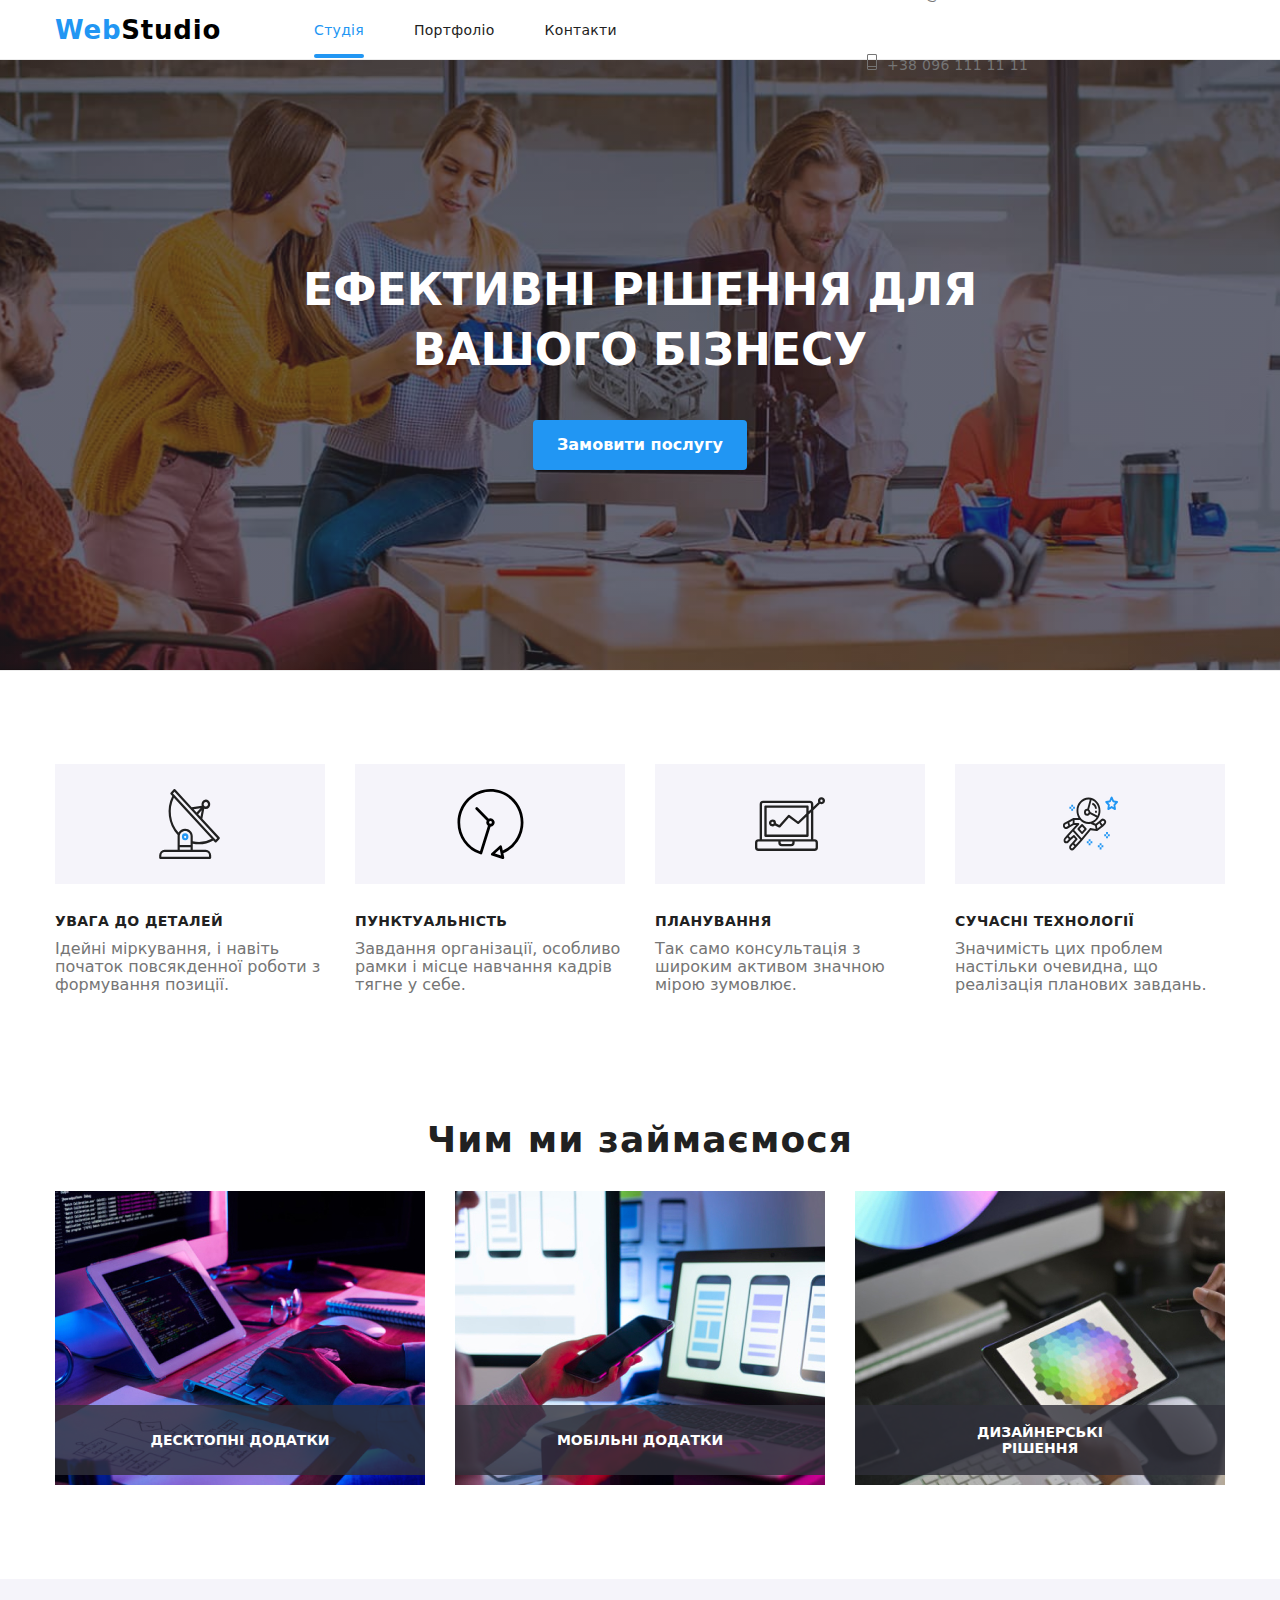
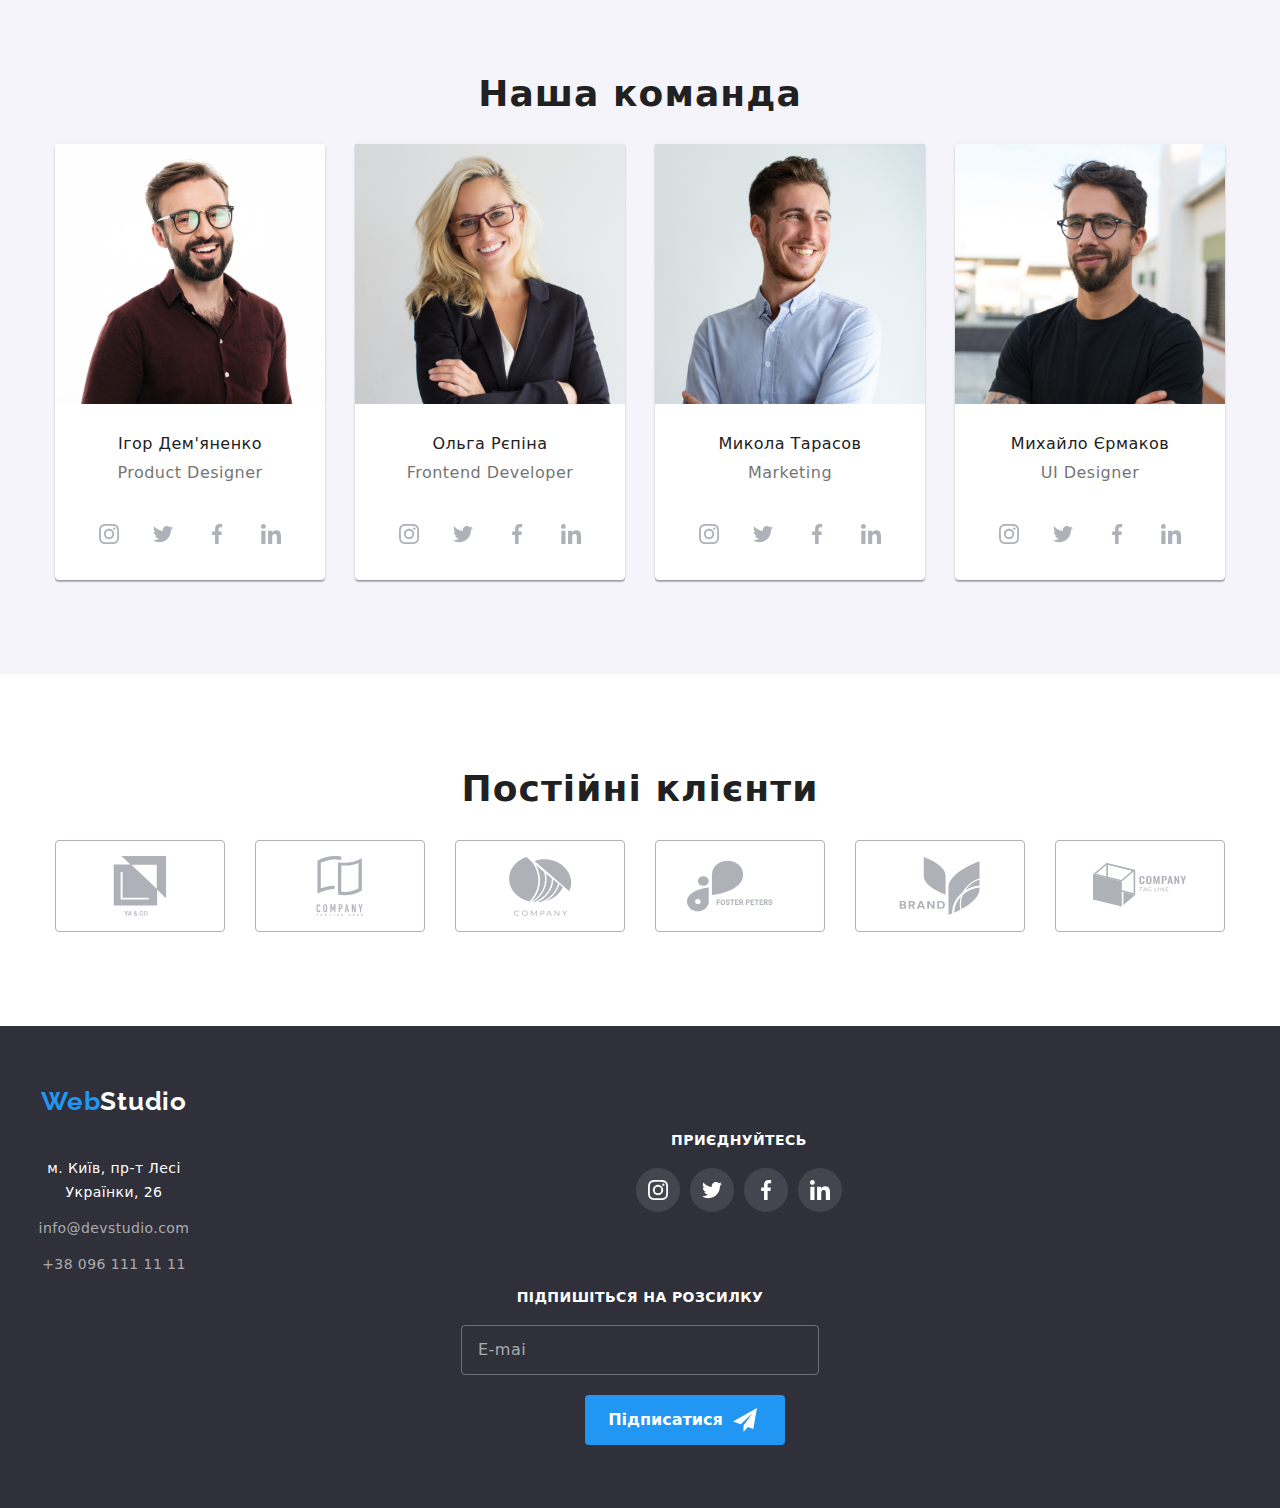
==== commit c48d7455: "))0" ====
--- a/index.html
+++ b/index.html
@@ -325,8 +325,8 @@
         </main> 
         <footer class="footer">
             <div class="general-footer-container">
-            <div class="footer-container">
-               
+            <div class="footer-container footer-flex">
+               <div class="footer-div">
             <a href="/index.html" lang="en" class="logo__footer">
                 <span class="web">Web</span>Studio
             </a>
@@ -337,7 +337,7 @@
                     <li><a href="tel:+380961111111" class="footer__link link">+38 096 111 11 11</a></li>
                 </ul>
             </address>
-    
+        </div>
             <div class="footer-container">
                 
                 <p class=footer__text>
@@ -371,6 +371,11 @@
             </div>
         </div>
          </footer>  
+
+
+         
+
+
         <div class="backdrop is-hidden" data-backdrop>
             <div class="modal">
                 <button  data-close-modal class="close__button" >
--- a/css/main.min.css
+++ b/css/main.min.css
@@ -1 +1 @@
-html{-webkit-box-sizing:border-box;box-sizing:border-box}*,*::before *::after{-webkit-box-sizing:inherit;box-sizing:inherit}p,h1,h2,h3,h4,h5,h6{margin:0}ul{margin:0;padding-left:0}img{display:block;width:100%;height:auto}button{cursor:pointer}body{background-color:#fff;color:#757575;font-family:"Roboto",sans-serif}.container{padding-left:15px;padding-right:15px;margin-left:auto;margin-right:auto}@media screen and (min-width: 480px){.container{width:480px}}@media screen and (min-width: 768px){.container{width:768px}}@media screen and (min-width: 1200px){.container{width:1200px}}.menu-toggle{display:-webkit-inline-box;display:-ms-inline-flexbox;display:inline-flex;border:none;background-color:rgba(0,0,0,0);margin-left:284px}@media screen and (min-width: 768px){.menu-toggle{display:none}}.general-footer-container{width:100%;padding:0px 15px;margin:0 auto}.footer-container{width:100%;-webkit-box-pack:center;-ms-flex-pack:center;justify-content:center;-webkit-box-align:center;-ms-flex-align:center;align-items:center}.footer-container:not(:last-child){margin-right:70px}.footer-form{display:block;display:inline-block}.list{list-style:none;margin:0;padding:0}.link{text-decoration:none;padding-top:avto}/*! modern-normalize v1.1.0 | MIT License | https://github.com/sindresorhus/modern-normalize */*,::before,::after{-webkit-box-sizing:border-box;box-sizing:border-box}html{line-height:1.15;-webkit-text-size-adjust:100%;-moz-tab-size:4;-o-tab-size:4;tab-size:4}body{margin:0;font-family:system-ui,"Segoe UI",Roboto,Helvetica,Arial,sans-serif,"Apple Color Emoji","Segoe UI Emoji"}hr{height:0;color:inherit}abbr[title]{-webkit-text-decoration:underline dotted;text-decoration:underline dotted}b,strong{font-weight:bolder}code,kbd,samp,pre{font-family:ui-monospace,SFMono-Regular,Consolas,"Liberation Mono",Menlo,monospace;font-size:1em}small{font-size:80%}sub,sup{font-size:75%;line-height:0;position:relative;vertical-align:baseline}sub{bottom:-0.25em}sup{top:-0.5em}table{text-indent:0;border-color:inherit}button,input,optgroup,select,textarea{font-family:inherit;font-size:100%;line-height:1.15;margin:0}button,select{text-transform:none}button,[type=button],[type=reset],[type=submit]{-webkit-appearance:button}::-moz-focus-inner{border-style:none;padding:0}:-moz-focusring{outline:1px dotted ButtonText}:-moz-ui-invalid{box-shadow:none}legend{padding:0}progress{vertical-align:baseline}::-webkit-inner-spin-button,::-webkit-outer-spin-button{height:auto}[type=search]{-webkit-appearance:textfield;outline-offset:-2px}::-webkit-search-decoration{-webkit-appearance:none}::-webkit-file-upload-button{-webkit-appearance:button;font:inherit}summary{display:list-item}.main-nav{position:relative;display:-webkit-box;display:-ms-flexbox;display:flex;-webkit-box-align:center;-ms-flex-align:center;align-items:center;-webkit-box-pack:justify;-ms-flex-pack:justify;justify-content:space-between}.menu-container{background-color:#fff;padding:20px;text-align:center;font-size:20px;width:100%}@media screen and (max-width: 767px){.menu-container{display:none;position:absolute;top:100%;left:0;width:100%}.menu-container.is-open{display:block}}@media screen and (min-width: 768px){.menu-container{display:-webkit-box;display:-ms-flexbox;display:flex}}.header-border{border-bottom:1px solid #ececec}.studio{-webkit-transition-property:color;transition-property:color;-webkit-transition-duration:250ms;transition-duration:250ms;-webkit-transition-timing-function:cubic-bezier(0.4, 0, 0.2, 1);transition-timing-function:cubic-bezier(0.4, 0, 0.2, 1)}.studio:hover{color:#2196f3}.studio__web{color:#2196f3}.header{display:-webkit-box;display:-ms-flexbox;display:flex;-webkit-box-align:center;-ms-flex-align:center;align-items:center;position:relative;height:60px}.web{font-style:normal;font-weight:700;font-size:26px;line-height:1.19;letter-spacing:.03em;color:#2196f3}.studio{font-style:normal;font-weight:700;font-size:26px;line-height:1.19;letter-spacing:.03em;color:#000}.nav{display:-webkit-box;display:-ms-flexbox;display:flex;gap:50px;margin-left:93px}.site-tel{display:-webkit-box;display:-ms-flexbox;display:flex;-ms-flex-wrap:wrap;flex-wrap:wrap;margin-left:auto}@media screen and (min-width: 768px){.site-tel{gap:50px;margin-left:40px}}@media screen and (min-width: 1200px){.site-tel{gap:50px;margin-left:250px}}.nav__link{position:relative;font-style:normal;font-weight:500;font-size:14px;line-height:1.14;letter-spacing:.02em;color:#212121}@media screen and (min-width: 768px){.nav__link{padding-bottom:20px}}@media screen and (min-width: 1200px){.nav__link{padding-bottom:20px}}.nav .scale-none{color:#2196f3}.scale-none::after{content:""}@media screen and (max-width: 767px){.scale-none::after{display:none}}@media screen and (min-width: 767px){.scale-none::after{position:absolute;bottom:0;left:0;-webkit-transform:scaleX(1);transform:scaleX(1);-webkit-transition:-webkit-transform 250ms cubic-bezier(0.4, 0, 0.2, 1);transition:-webkit-transform 250ms cubic-bezier(0.4, 0, 0.2, 1);transition:transform 250ms cubic-bezier(0.4, 0, 0.2, 1);transition:transform 250ms cubic-bezier(0.4, 0, 0.2, 1), -webkit-transform 250ms cubic-bezier(0.4, 0, 0.2, 1);width:100%;height:4px;background:#2196f3;border-radius:2px}}.nav__contact{font-style:normal;font-weight:500;font-size:14px;line-height:1.14;letter-spacing:.02em;color:#757575}.nav__link:hover,.nav__link:focus,.nav__contact:hover,.nav__contact:focus{color:#2196f3}@media screen and (max-width: 767px){.header-menu{display:none}}@media screen and (min-width: 767px){.header-menu{display:-webkit-box;display:-ms-flexbox;display:flex;-webkit-box-align:center;-ms-flex-align:center;align-items:center;margin-left:auto}}@media screen and (min-width: 768px){.menu-toggle{display:none}}.mob-menu{text-align:left;margin-bottom:130px}.mob-menu__contacts{text-align:left}.mob-item{margin-top:32px}.mob-item__contacts{margin-bottom:32px}.menu-toggle:hover,.menu-toggle:focus{fill:#2196f3}.button-toggle{position:absolute;top:10px;right:65px;width:40px;height:40px;border:none;background-color:#fff}.button-toggle:hover{cursor:pointer}.button-toggle:hover .button-toggle__icone{fill:#2196f3}.button-toggle__icone{width:40px;height:40px;position:absolute;top:50%;left:50%;-webkit-transform:translate(-50%, -50%);transform:translate(-50%, -50%);-webkit-transition:fill 250ms cubic-bezier(0.4, 0, 0.2, 1);transition:fill 250ms cubic-bezier(0.4, 0, 0.2, 1)}.menu-container{position:fixed;top:0;left:0;width:100vw;height:100vh;padding-left:40px;padding-top:40px;padding-bottom:40px;z-index:999;display:-webkit-box;display:-ms-flexbox;display:flex;-ms-flex-pack:distribute;justify-content:space-around;-webkit-box-orient:vertical;-webkit-box-direction:normal;-ms-flex-direction:column;flex-direction:column;-webkit-transform:translateX(100%);transform:translateX(100%)}@media screen and (min-width: 768px){.menu-container{display:none}}.menu-container.is-open{-webkit-transform:translateX(0);transform:translateX(0)}.current{font-style:normal;font-weight:500;font-size:40px;line-height:47px;letter-spacing:.02em;color:#212121}.social{display:-webkit-box;display:-ms-flexbox;display:flex;gap:20px}.soc{font-style:normal;font-weight:500;font-size:18px;line-height:1.22;letter-spacing:.02em;color:#2196f3}.tel{font-style:normal;font-weight:500;font-size:34px;line-height:40px;letter-spacing:.02em;color:#2196f3}.email{font-style:normal;font-weight:500;font-size:24px;line-height:28px;letter-spacing:.02em;color:#757575}@media screen and (max-width: 767px){.site-tel{display:-webkit-box;display:-ms-flexbox;display:flex;-webkit-box-orient:vertical;-webkit-box-direction:reverse;-ms-flex-direction:column-reverse;flex-direction:column-reverse;gap:32px}}@media screen and (min-width: 768px){.site-tel{display:block}}@media screen and (min-width: 1200px){.site-tel{display:-webkit-box;display:-ms-flexbox;display:flex;-ms-flex-wrap:wrap;flex-wrap:wrap}}.site-tel .nav__contact{font-weight:500;font-size:14px;line-height:1.14;letter-spacing:.02em;text-decoration:none;color:#757575;-webkit-transition-property:color;transition-property:color;-webkit-transition-duration:250ms;transition-duration:250ms;-webkit-transition-timing-function:cubic-bezier(0.4, 0, 0.2, 1);transition-timing-function:cubic-bezier(0.4, 0, 0.2, 1)}@media screen and (max-width: 767px){.site-tel .nav__contact{font-weight:500;font-size:34px;line-height:40px;letter-spacing:.02em;text-align:left}.site-tel .nav__contact:not(:last-child){color:#2196f3}}.site-tel .nav__contact:hover,.site-tel .nav__contact:focus{fill:#2196f3;color:#2196f3}@media screen and (max-width: 767px){.site-tel__icon{display:none}}@media screen and (min-width: 767px){.site-tel__icon{fill:currentColor;width:16px;height:12px;margin-right:10px;background-position:center}}.site-tell__icon{fill:currentColor;width:10px;height:16px;margin-right:10px;background-position:center}@media screen and (max-width: 767px){.site-tell__icon{display:none}}.overlay{text-align:center;padding-top:200px;padding-bottom:200px;max-width:1600px;margin-left:auto;margin-right:auto;background-color:#2f303a;outline:1px solid #ececec;background-image:-webkit-gradient(linear, left top, right top, from(rgba(47, 48, 58, 0.4)), to(rgba(47, 48, 58, 0.4))),url(../img/overlay.jpg);background-image:linear-gradient(to right, rgba(47, 48, 58, 0.4), rgba(47, 48, 58, 0.4)),url(../img/overlay.jpg);background-repeat:no-repeat;background-position:center;background-size:cover}.hero-title{color:#fff;font-weight:900;font-size:44px;line-height:1.36;margin-top:0;margin-bottom:40px}.button{border-radius:4px;padding:10px 24px;min-width:67px;color:#fff;background-color:#2196f3;font-family:inherit;font-weight:700;font-size:16px;line-height:1.875;cursor:pointer;border:rgba(0,0,0,0);text-align:center;-webkit-transition-property:color backround-color;transition-property:color backround-color;-webkit-transition-duration:250ms;transition-duration:250ms;-webkit-transition-timing-function:cubic-bezier(0.4, 0, 0.2, 1);transition-timing-function:cubic-bezier(0.4, 0, 0.2, 1)}.button:focus,.button:hover{color:#fff;background-color:#2196f3}.button-portfolio{display:-webkit-box;display:-ms-flexbox;display:flex;-webkit-box-pack:center;-ms-flex-pack:center;justify-content:center}.section{padding-top:94px;padding-bottom:94px}.section__top{padding-top:0}@media screen and (max-width: 1199px){.section__top{display:none}}.section__comand{background-color:#f5f4fa}.section__title{margin-bottom:30px;font-weight:700;font-size:36px;line-height:1.16;text-align:center;letter-spacing:.03em;color:#212121}.section__title.centered{text-align:center}@media screen and (min-width: 480px){.feature-list{width:450px}}@media screen and (min-width: 768px){.feature-list{display:-webkit-box;display:-ms-flexbox;display:flex;-ms-flex-wrap:wrap;flex-wrap:wrap;width:768px}}@media screen and (min-width: 1200px){.feature-list{width:1200px}}.feature-list .title{color:#212121;margin-bottom:10px}.feature-list__text{padding:10px 0px;font-size:14px;line-height:1.71;letter-spacing:.03em;color:#757575}@media screen and (min-width: 480px){.list__item{width:450px;margin-bottom:30px}}@media screen and (min-width: 768px){.list__item{width:354px}}@media screen and (min-width: 1200px){.list__item{width:270px}}@media screen and (min-width: 768px){.list__item:not(:last-child){margin-right:30px}}.list__item::before{display:block;content:"";height:120px;margin-bottom:30px;background-size:contain;background-repeat:no-repeat;background-position:center;background-color:#f5f4fa}.title{font-weight:700;font-size:14px;line-height:1.14;letter-spacing:.03em;text-transform:uppercase;color:#212121}.icon-delivery::before{background-image:url(../img/antenna.svg);background-size:65.32px 70px}.icon-clock::before{background-image:url(../img/clock.svg);background-size:66.96px 70px}.icon-comp::before{background-image:url(../img/comp.svg);background-size:70px 53.69px}.icon-astronaut::before{background-image:url(../img/astronaut.svg);background-size:54.83px 60.66px}.work__items{position:relative;-webkit-box-pack:center;-ms-flex-pack:center;justify-content:center}.work__items::before{position:absolute;top:73%;content:"";width:370px;height:70px;background:rgba(47,48,58,.8)}.work__text{position:absolute;top:85%;left:50%;-webkit-transform:translate(-50%, -50%);transform:translate(-50%, -50%);font-weight:700;font-size:14px;line-height:16px;text-align:center;color:#fff}.work-list{position:relative;width:1200px;display:-webkit-box;display:-ms-flexbox;display:flex}.work-list .title{padding:188px 0px}.work-list .item{margin-left:30px}.work-list .item:first-child{margin-left:0px}.team__list{display:-webkit-box;display:-ms-flexbox;display:flex;-ms-flex-wrap:wrap;flex-wrap:wrap;gap:30px}.team__element{background-color:#fff;margin:0 auto;-webkit-box-shadow:0px 1px 3px rgba(0,0,0,.12),0px 1px 1px rgba(0,0,0,.14),0px 2px 1px rgba(0,0,0,.2);box-shadow:0px 1px 3px rgba(0,0,0,.12),0px 1px 1px rgba(0,0,0,.14),0px 2px 1px rgba(0,0,0,.2);border-radius:0px 0px 4px 4px}@media screen and (max-width: 479px){.team__element{width:270px}}@media screen and (min-width: 480px){.team__element{width:450px}}@media screen and (min-width: 768px){.team__element{-ms-flex-preferred-size:calc((100% - 30px)/2);flex-basis:calc((100% - 30px)/2)}}@media screen and (min-width: 1200px){.team__element{-ms-flex-preferred-size:calc((100% - 90px)/4);flex-basis:calc((100% - 90px)/4)}}.team__item{min-width:205px;margin-top:30px;margin-bottom:10px;margin-left:auto;margin-right:auto;text-align:center;font-style:normal;font-weight:500;font-size:16px;line-height:1.1875;letter-spacing:.03em;color:#212121}.team__text{margin-bottom:30px;margin-left:auto;margin-right:auto;text-align:center;font-size:16px;line-height:1.1875;letter-spacing:.03em;color:#757575}.team-soc__list{display:-webkit-box;display:-ms-flexbox;display:flex;-webkit-box-pack:center;-ms-flex-pack:center;justify-content:center;-webkit-box-align:center;-ms-flex-align:center;align-items:center;padding-bottom:24px}.team-soc__items{width:44px;height:44px}.team-soc__items:not(:last-child){margin-right:10px}.team-soc__link{width:100%;height:100%;display:-webkit-box;display:-ms-flexbox;display:flex;-webkit-box-pack:center;-ms-flex-pack:center;justify-content:center;-webkit-box-align:center;-ms-flex-align:center;align-items:center;border-radius:50%;color:#afb1b8;-webkit-transition-property:fill backround-color;transition-property:fill backround-color;-webkit-transition-duration:250ms;transition-duration:250ms;-webkit-transition-timing-function:cubic-bezier(0.4, 0, 0.2, 1);transition-timing-function:cubic-bezier(0.4, 0, 0.2, 1)}.team-soc__link:hover,.team-soc__link:focus{background-color:#2196f3;width:100%;height:100%;display:-webkit-box;display:-ms-flexbox;display:flex;-webkit-box-pack:center;-ms-flex-pack:center;justify-content:center;-webkit-box-align:center;-ms-flex-align:center;align-items:center;border-radius:50%;color:#afb1b8}.team-icon{width:20px;height:20px;fill:currentColor;-webkit-transition-property:fill;transition-property:fill;-webkit-transition-duration:250ms;transition-duration:250ms;-webkit-transition-timing-function:cubic-bezier(0.4, 0, 0.2, 1);transition-timing-function:cubic-bezier(0.4, 0, 0.2, 1)}.team-soc__link:hover .team-icon,.team-soc__link:focus .team-icon{fill:#fff}.company__list{list-style:none}@media screen and (min-width: 479px){.company__list{display:-webkit-box;display:-ms-flexbox;display:flex;-ms-flex-wrap:wrap;flex-wrap:wrap;width:480px;gap:30px}}@media screen and (min-width: 768px){.company__list{width:768px}}@media screen and (min-width: 1200px){.company__list{width:1200px}}.company__link{display:-webkit-box;display:-ms-flexbox;display:flex;-webkit-box-orient:vertical;-webkit-box-direction:normal;-ms-flex-direction:column;flex-direction:column;-webkit-box-pack:center;-ms-flex-pack:center;justify-content:center;-webkit-box-align:center;-ms-flex-align:center;align-items:center;color:#afb1b8;border:1px solid #afb1b8;border-radius:4px;-webkit-transition-property:fill;transition-property:fill;-webkit-transition-duration:250ms;transition-duration:250ms;-webkit-transition-timing-function:cubic-bezier(0.4, 0, 0.2, 1);transition-timing-function:cubic-bezier(0.4, 0, 0.2, 1)}@media screen and (max-width: 480px){.company__link{margin-bottom:30px}}@media screen and (min-width: 480px){.company__link{width:210px;height:92px}}@media screen and (min-width: 768px){.company__link{width:226px}}@media screen and (min-width: 1200px){.company__link{width:170px}}.company__link:hover,.company__link:focus{border-color:#2196f3}.company-icon{width:106px;height:60px;fill:currentColor;-webkit-transition-property:fill;transition-property:fill;-webkit-transition-duration:250ms;transition-duration:250ms;-webkit-transition-timing-function:cubic-bezier(0.4, 0, 0.2, 1);transition-timing-function:cubic-bezier(0.4, 0, 0.2, 1)}.company__link:hover .company-icon,.company__link:focus .company-icon{fill:#2196f3}.logo__footer{padding-bottom:28px;display:block;color:#fff;text-decoration:none;font-family:"Raleway";font-style:normal;font-weight:700;font-size:26px;line-height:1.19;letter-spacing:.03em;text-align:center;-webkit-transition-property:color;transition-property:color;-webkit-transition-duration:250ms;transition-duration:250ms;-webkit-transition-timing-function:cubic-bezier(0.4, 0, 0.2, 1);transition-timing-function:cubic-bezier(0.4, 0, 0.2, 1)}.logo__footer:hover,.logo__footer:focus{color:#2196f3}.footer{background-color:#2f303a;padding:60px 0px}.footer__link{margin:12px 0px;display:block;font-style:normal;font-weight:400;font-size:14px;line-height:1.71;letter-spacing:.03em;color:rgba(255,255,255,.6)}@media screen and (min-width: 480px){.footer__link{margin-left:20%}}.footer__link:hover,.footer__link:focus{color:#2196f3}.footer__address{font-style:normal;font-weight:400;font-size:14px;line-height:1.71;letter-spacing:.03em;color:#fff;-webkit-box-align:center;-ms-flex-align:center;align-items:center;-webkit-transition-property:color;transition-property:color;-webkit-transition-duration:250ms;transition-duration:250ms;-webkit-transition-timing-function:cubic-bezier(0.4, 0, 0.2, 1);transition-timing-function:cubic-bezier(0.4, 0, 0.2, 1)}.footer__text{margin-bottom:20px;text-align:center;font-weight:700;font-size:14px;line-height:16px;letter-spacing:.03em;text-transform:uppercase;color:#fff}.footer__icon{width:20px;height:20px;fill:currentColor}.footer__input{-webkit-box-sizing:border-box;box-sizing:border-box;background-color:rgba(0,0,0,0);margin-right:12px;height:50px;border:1px solid rgba(255,255,255,.3);border-radius:4px;margin-left:auto;margin-right:auto}@media screen and (max-width: 1199px){.footer__input{width:450px}}@media screen and (min-width: 1200px){.footer__input{width:358px}}.footer-soc__list{display:-webkit-box;display:-ms-flexbox;display:flex;-webkit-box-pack:center;-ms-flex-pack:center;justify-content:center;-webkit-box-align:center;-ms-flex-align:center;align-items:center;margin-bottom:30px}.footer-soc__items{width:44px;height:44px}.footer-soc__items:not(:last-child){margin-right:10px}.footer-soc__link{width:100%;height:100%;background:rgba(255,255,255,.1);display:-webkit-box;display:-ms-flexbox;display:flex;-webkit-box-pack:center;-ms-flex-pack:center;justify-content:center;-webkit-box-align:center;-ms-flex-align:center;align-items:center;border-radius:50%;color:#fff;-webkit-transition-property:color fill backround-color;transition-property:color fill backround-color;-webkit-transition-duration:250ms;transition-duration:250ms;-webkit-transition-timing-function:cubic-bezier(0.4, 0, 0.2, 1);transition-timing-function:cubic-bezier(0.4, 0, 0.2, 1)}.footer-soc__link:hover,.footer-soc__link:focus{background-color:#2196f3;width:100%;height:100%;display:-webkit-box;display:-ms-flexbox;display:flex;-webkit-box-pack:center;-ms-flex-pack:center;justify-content:center;-webkit-box-align:center;-ms-flex-align:center;align-items:center;border-radius:50%}.footer-soc__link:hover .team-icon,.footer-soc__link:focus .team-icon{fill:#fff}.footer__input::-webkit-input-placeholder{width:47px;height:20px;font-weight:400;font-size:16px;line-height:20px;display:-webkit-box;display:flex;-webkit-box-align:center;align-items:center;letter-spacing:.03em;color:rgba(255,255,255,.6)}.footer__input::-moz-placeholder{width:47px;height:20px;font-weight:400;font-size:16px;line-height:20px;display:flex;align-items:center;letter-spacing:.03em;color:rgba(255,255,255,.6)}.footer__input:-ms-input-placeholder{width:47px;height:20px;font-weight:400;font-size:16px;line-height:20px;display:-ms-flexbox;display:flex;-ms-flex-align:center;align-items:center;letter-spacing:.03em;color:rgba(255,255,255,.6)}.footer__input::-ms-input-placeholder{width:47px;height:20px;font-weight:400;font-size:16px;line-height:20px;display:-ms-flexbox;display:flex;-ms-flex-align:center;align-items:center;letter-spacing:.03em;color:rgba(255,255,255,.6)}.footer__input::placeholder{width:47px;height:20px;font-weight:400;font-size:16px;line-height:20px;display:-webkit-box;display:-ms-flexbox;display:flex;-webkit-box-align:center;-ms-flex-align:center;align-items:center;letter-spacing:.03em;color:rgba(255,255,255,.6)}.footer-form__item{display:block;font-weight:400;font-size:16px;line-height:20px;cursor:pointer;padding-left:16px;letter-spacing:.03em;color:rgba(255,255,255,.6)}.footer-form__item:focus,.footer-form__item:hover{outline:rgba(0,0,0,0)}.footer__button{position:relative;margin-top:20px;border-radius:4px;width:200px;height:50px;color:#fff;background-color:#2196f3;font-family:inherit;font-weight:700;font-size:16px;line-height:1.875;cursor:pointer;border:rgba(0,0,0,0)}.footer__button::after{content:"";position:absolute;top:13px;right:28px;width:24px;height:24px;background-image:url(../img/send.svg)}.fotter-btn__text{position:absolute;top:10px;right:62px}.ppc-button{margin-left:25%;margin-right:auto}.head{border-bottom:1px solid #ececec}.foto-item{margin-left:24px;margin-top:20px;margin-bottom:4px;font-weight:700;font-size:18px;line-height:2;letter-spacing:.06em;color:#212121}.foto-text{margin-left:24px;margin-bottom:20px;font-size:16px;line-height:1.875;letter-spacing:.03em;color:#757575}.test-container{padding-left:15px;padding-right:15px;margin-left:auto;margin-right:auto}@media screen and (min-width: 480px){.button-list{width:420px}}@media screen and (min-width: 768px){.button-list{width:768px}}@media screen and (min-width: 1200px){.button-list{width:1200px}}@media screen and (min-width: 480px){.foto__list{width:480px}}@media screen and (min-width: 768px){.foto__list{width:768px}}@media screen and (min-width: 1200px){.foto__list{width:1200px}}.flex-container{display:-webkit-box;display:-ms-flexbox;display:flex;-ms-flex-wrap:wrap;flex-wrap:wrap}.flex-button{margin-bottom:50px;margin-right:8px}.flex-element{border:1px solid #eee;-webkit-transition-property:color backround-color;transition-property:color backround-color;-webkit-transition-duration:250ms;transition-duration:250ms;-webkit-transition-timing-function:cubic-bezier(0.4, 0, 0.2, 1);transition-timing-function:cubic-bezier(0.4, 0, 0.2, 1)}@media screen and (min-width: 480px){.flex-element{width:450px;margin-bottom:30px}}@media screen and (min-width: 768px){.flex-element{width:354px}}@media screen and (min-width: 768px){.flex-element:not(:last-child){margin-right:15px}}@media screen and (min-width: 1200px){.flex-element{width:370px}}.flex-element:hover .foto-hover-text{opacity:1}.flex-element:hover .foto-hover-text::before{opacity:1}.foto-grant-text{position:relative;overflow:hidden}.foto-hover-text{position:absolute;top:50%;left:50%;-webkit-transform:translate(-50%, -50%);transform:translate(-50%, -50%);width:322px;height:168px;font-weight:400;font-size:18px;line-height:28px;letter-spacing:.03em;opacity:0;-webkit-transition-property:opacity;transition-property:opacity;-webkit-transition-duration:250ms;transition-duration:250ms;-webkit-transition-timing-function:cubic-bezier(0.4, 0, 0.2, 1);transition-timing-function:cubic-bezier(0.4, 0, 0.2, 1);color:#fff}.flex-element:hover .foto-grant-text::before{opacity:1;-webkit-transform:translateY(0);transform:translateY(0)}.foto-grant-text::before{content:"";position:absolute;display:inline-block;width:370px;height:294px;opacity:0;-webkit-transform:translateY(100%);transform:translateY(100%);-webkit-transition:-webkit-transform 250ms cubic-bezier(0.4, 0, 0.2, 1);transition:-webkit-transform 250ms cubic-bezier(0.4, 0, 0.2, 1);transition:transform 250ms cubic-bezier(0.4, 0, 0.2, 1);transition:transform 250ms cubic-bezier(0.4, 0, 0.2, 1), -webkit-transform 250ms cubic-bezier(0.4, 0, 0.2, 1);background-color:rgba(33,150,243,.9)}.flex-element:hover,.flex-elemeny:focus{border:1px solid #eee;-webkit-box-shadow:0px 1px 1px rgba(0,0,0,.12),0px 4px 4px rgba(0,0,0,.06),1px 4px 6px rgba(0,0,0,.16);box-shadow:0px 1px 1px rgba(0,0,0,.12),0px 4px 4px rgba(0,0,0,.06),1px 4px 6px rgba(0,0,0,.16)}.backdrop{position:fixed;top:0%;left:0;min-width:100%;min-height:100%;background:rgba(0,0,0,.2);opacity:1;-webkit-transition:opacity 250ms cubic-bezier(0.4, 0, 0.2, 1);transition:opacity 250ms cubic-bezier(0.4, 0, 0.2, 1)}.backdrop.is-hidden{opacity:0;pointer-events:none}.modal{position:absolute;top:50%;left:50%;-webkit-transform:translate(-50%, -50%) scale(1);transform:translate(-50%, -50%) scale(1);-webkit-transition:-webkit-transform 250ms cubic-bezier(0.4, 0, 0.2, 1);transition:-webkit-transform 250ms cubic-bezier(0.4, 0, 0.2, 1);transition:transform 250ms cubic-bezier(0.4, 0, 0.2, 1);transition:transform 250ms cubic-bezier(0.4, 0, 0.2, 1), -webkit-transform 250ms cubic-bezier(0.4, 0, 0.2, 1);padding:15px;width:100%;overflow-y:scroll;background:#fff;-webkit-box-shadow:0px 1px 3px rgba(0,0,0,.12),0px 1px 1px rgba(0,0,0,.14),0px 2px 1px rgba(0,0,0,.2);box-shadow:0px 1px 3px rgba(0,0,0,.12),0px 1px 1px rgba(0,0,0,.14),0px 2px 1px rgba(0,0,0,.2);border-radius:4px}@media screen and (min-width: 480px){.modal{max-width:450px}}@media screen and (min-width: 1200px){.modal{max-width:528px}}.close__button{position:absolute;top:8px;right:8px;width:30px;height:30px;border:1px solid rgba(0,0,0,.1);border-radius:50%;display:-webkit-box;display:-ms-flexbox;display:flex;background-color:#fff}.close__button:focus,.close__button:hover{fill:#2196f3}.close__modal{width:18px;height:18px;position:absolute;top:50%;left:50%;-webkit-transform:translate(-50%, -50%);transform:translate(-50%, -50%);-webkit-transition:fill 250ms cubic-bezier(0.4, 0, 0.2, 1);transition:fill 250ms cubic-bezier(0.4, 0, 0.2, 1)}.modal__heading{font-weight:700px;font-size:20px;line-height:23px;text-align:center;letter-spacing:.03em;color:#212121}@media screen and (min-width: 480px){.modal__heading{margin-top:40px}}.modal__input{width:100%;height:40px;border:1px solid rgba(33,33,33,.2);border-radius:4px;cursor:pointer;padding-left:42px;-webkit-transition:border-color 250ms cubic-bezier(0.4, 0, 0.2, 1);transition:border-color 250ms cubic-bezier(0.4, 0, 0.2, 1)}.modal__input:focus,.modal__input:hover{border-color:#2196f3;outline:rgba(0,0,0,0)}.modal__input:focus+svg,.modal__input:hover+svg{fill:#2196f3}.modal__text{width:100%;height:120px;border:1px solid rgba(33,33,33,.2);border-radius:4px;padding:12px 16px;resize:none}.modal__text::-webkit-input-placeholder{font-weight:400;font-size:12px;line-height:14px;letter-spacing:.01em;-webkit-transition:color 250ms cubic-bezier(0.4, 0, 0.2, 1);transition:color 250ms cubic-bezier(0.4, 0, 0.2, 1);color:rgba(117,117,117,.5)}.modal__text::-moz-placeholder{font-weight:400;font-size:12px;line-height:14px;letter-spacing:.01em;-moz-transition:color 250ms cubic-bezier(0.4, 0, 0.2, 1);transition:color 250ms cubic-bezier(0.4, 0, 0.2, 1);color:rgba(117,117,117,.5)}.modal__text:-ms-input-placeholder{font-weight:400;font-size:12px;line-height:14px;letter-spacing:.01em;-ms-transition:color 250ms cubic-bezier(0.4, 0, 0.2, 1);transition:color 250ms cubic-bezier(0.4, 0, 0.2, 1);color:rgba(117,117,117,.5)}.modal__text::-ms-input-placeholder{font-weight:400;font-size:12px;line-height:14px;letter-spacing:.01em;-ms-transition:color 250ms cubic-bezier(0.4, 0, 0.2, 1);transition:color 250ms cubic-bezier(0.4, 0, 0.2, 1);color:rgba(117,117,117,.5)}.modal__text::placeholder{font-weight:400;font-size:12px;line-height:14px;letter-spacing:.01em;-webkit-transition:color 250ms cubic-bezier(0.4, 0, 0.2, 1);transition:color 250ms cubic-bezier(0.4, 0, 0.2, 1);color:rgba(117,117,117,.5)}.modal__check{width:100%;height:24px;display:block;font-weight:400;font-size:14px;line-height:24px;letter-spacing:.03em;color:#757575;-webkit-transition:250ms cubic-bezier(0.4, 0, 0.2, 1);transition:250ms cubic-bezier(0.4, 0, 0.2, 1)}.modal__link{color:#2196f3;margin-left:7px}.modal-input__group{margin-bottom:28px}.modal-input__group .label{width:22px;height:14px;display:block;margin-bottom:4px;font-weight:400;font-size:12px;line-height:14px;letter-spacing:.01em;color:#757575}.modal__text:focus::-webkit-input-placeholder, .modal__text:hover::-webkit-input-placeholder{color:#2196f3}.modal__text:focus::-moz-placeholder, .modal__text:hover::-moz-placeholder{color:#2196f3}.modal__text:focus:-ms-input-placeholder, .modal__text:hover:-ms-input-placeholder{color:#2196f3}.modal__text:focus::-ms-input-placeholder, .modal__text:hover::-ms-input-placeholder{color:#2196f3}.modal__text:focus::placeholder,.modal__text:hover::placeholder{color:#2196f3}.modal-input__wrapper{position:relative}.modal-input__icon{position:absolute;top:50%;left:12px;-webkit-transform:translateY(-50%);transform:translateY(-50%);-webkit-transition:fill 250ms cubic-bezier(0.4, 0, 0.2, 1);transition:fill 250ms cubic-bezier(0.4, 0, 0.2, 1)}.modal-check__label{position:relative}.modal-check__label::before{content:"";width:16px;height:16px;border:2px solid #212121;border-radius:2px;margin-right:10px}label.modal-check__label{position:absolute;display:-webkit-box;display:-ms-flexbox;display:flex;-webkit-box-align:center;-ms-flex-align:center;align-items:center;cursor:pointer}.modal-politic__check:checked+label::before{border:none;background-image:url(../img/check.svg);width:16px;height:15px;-webkit-transition:tracnsform 250ms cubic-bezier(0.4, 0, 0.2, 1);transition:tracnsform 250ms cubic-bezier(0.4, 0, 0.2, 1)}.visually-hidden{position:absolute;width:1px;height:1px;margin:-1px;border:0;padding:0;white-space:nowrap;overflow:hidden;opacity:0}.modal__button{width:200px;height:50px;margin-top:40px;margin-left:23%;font-weight:700;font-size:16px;line-height:30px;-webkit-box-align:center;-ms-flex-align:center;align-items:center;text-align:center;letter-spacing:.06em;border:none;background:#188ce8;-webkit-box-shadow:0px 4px 4px rgba(0,0,0,.15);box-shadow:0px 4px 4px rgba(0,0,0,.15);border-radius:4px;color:#fff}/*# sourceMappingURL=main.min.css.map */+html{-webkit-box-sizing:border-box;box-sizing:border-box}*,*::before *::after{-webkit-box-sizing:inherit;box-sizing:inherit}p,h1,h2,h3,h4,h5,h6{margin:0}ul{margin:0;padding-left:0}img{display:block;width:100%;height:auto}button{cursor:pointer}body{background-color:#fff;color:#757575;font-family:"Roboto",sans-serif}.container{padding-left:15px;padding-right:15px;margin-left:auto;margin-right:auto}@media screen and (min-width: 480px){.container{width:480px}}@media screen and (min-width: 768px){.container{width:768px}}@media screen and (min-width: 1200px){.container{width:1200px}}.menu-toggle{display:-webkit-inline-box;display:-ms-inline-flexbox;display:inline-flex;border:none;background-color:rgba(0,0,0,0);margin-left:284px}@media screen and (min-width: 768px){.menu-toggle{display:none}}.general-footer-container{width:100%;padding:0px 15px;margin:0 auto}.footer-container{width:100%;-webkit-box-pack:center;-ms-flex-pack:center;justify-content:center;-webkit-box-align:center;-ms-flex-align:center;align-items:center}.footer-container:not(:last-child){margin-right:70px}.footer-form{display:block;display:inline-block}.list{list-style:none;margin:0;padding:0}.link{text-decoration:none;padding-top:avto}/*! modern-normalize v1.1.0 | MIT License | https://github.com/sindresorhus/modern-normalize */*,::before,::after{-webkit-box-sizing:border-box;box-sizing:border-box}html{line-height:1.15;-webkit-text-size-adjust:100%;-moz-tab-size:4;-o-tab-size:4;tab-size:4}body{margin:0;font-family:system-ui,"Segoe UI",Roboto,Helvetica,Arial,sans-serif,"Apple Color Emoji","Segoe UI Emoji"}hr{height:0;color:inherit}abbr[title]{-webkit-text-decoration:underline dotted;text-decoration:underline dotted}b,strong{font-weight:bolder}code,kbd,samp,pre{font-family:ui-monospace,SFMono-Regular,Consolas,"Liberation Mono",Menlo,monospace;font-size:1em}small{font-size:80%}sub,sup{font-size:75%;line-height:0;position:relative;vertical-align:baseline}sub{bottom:-0.25em}sup{top:-0.5em}table{text-indent:0;border-color:inherit}button,input,optgroup,select,textarea{font-family:inherit;font-size:100%;line-height:1.15;margin:0}button,select{text-transform:none}button,[type=button],[type=reset],[type=submit]{-webkit-appearance:button}::-moz-focus-inner{border-style:none;padding:0}:-moz-focusring{outline:1px dotted ButtonText}:-moz-ui-invalid{box-shadow:none}legend{padding:0}progress{vertical-align:baseline}::-webkit-inner-spin-button,::-webkit-outer-spin-button{height:auto}[type=search]{-webkit-appearance:textfield;outline-offset:-2px}::-webkit-search-decoration{-webkit-appearance:none}::-webkit-file-upload-button{-webkit-appearance:button;font:inherit}summary{display:list-item}.main-nav{position:relative;display:-webkit-box;display:-ms-flexbox;display:flex;-webkit-box-align:center;-ms-flex-align:center;align-items:center;-webkit-box-pack:justify;-ms-flex-pack:justify;justify-content:space-between}.menu-container{background-color:#fff;padding:20px;text-align:center;font-size:20px;width:100%}@media screen and (max-width: 767px){.menu-container{display:none;position:absolute;top:100%;left:0;width:100%}}@media screen and (min-width: 768px){.menu-container{display:-webkit-box;display:-ms-flexbox;display:flex}}.header-border{border-bottom:1px solid #ececec}.studio{-webkit-transition-property:color;transition-property:color;-webkit-transition-duration:250ms;transition-duration:250ms;-webkit-transition-timing-function:cubic-bezier(0.4, 0, 0.2, 1);transition-timing-function:cubic-bezier(0.4, 0, 0.2, 1)}.studio:hover{color:#2196f3}.studio__web{color:#2196f3}.header{display:-webkit-box;display:-ms-flexbox;display:flex;-webkit-box-align:center;-ms-flex-align:center;align-items:center;position:relative;height:60px}.web{font-style:normal;font-weight:700;font-size:26px;line-height:1.19;letter-spacing:.03em;color:#2196f3}.studio{font-style:normal;font-weight:700;font-size:26px;line-height:1.19;letter-spacing:.03em;color:#000}.nav{display:-webkit-box;display:-ms-flexbox;display:flex;gap:50px;margin-left:93px}.site-tel{display:-webkit-box;display:-ms-flexbox;display:flex;-ms-flex-wrap:wrap;flex-wrap:wrap;margin-left:auto}@media screen and (min-width: 768px){.site-tel{gap:50px;margin-left:40px}}@media screen and (min-width: 1200px){.site-tel{gap:50px;margin-left:250px}}.nav__link{position:relative;font-style:normal;font-weight:500;font-size:14px;line-height:1.14;letter-spacing:.02em;color:#212121}@media screen and (min-width: 768px){.nav__link{padding-bottom:20px}}@media screen and (min-width: 1200px){.nav__link{padding-bottom:20px}}.nav .scale-none{color:#2196f3}.scale-none::after{content:""}@media screen and (max-width: 767px){.scale-none::after{display:none}}@media screen and (min-width: 767px){.scale-none::after{position:absolute;bottom:0;left:0;-webkit-transform:scaleX(1);transform:scaleX(1);-webkit-transition:-webkit-transform 250ms cubic-bezier(0.4, 0, 0.2, 1);transition:-webkit-transform 250ms cubic-bezier(0.4, 0, 0.2, 1);transition:transform 250ms cubic-bezier(0.4, 0, 0.2, 1);transition:transform 250ms cubic-bezier(0.4, 0, 0.2, 1), -webkit-transform 250ms cubic-bezier(0.4, 0, 0.2, 1);width:100%;height:4px;background:#2196f3;border-radius:2px}}.nav__contact{font-style:normal;font-weight:500;font-size:14px;line-height:1.14;letter-spacing:.02em;color:#757575}.nav__link:hover,.nav__link:focus,.nav__contact:hover,.nav__contact:focus{color:#2196f3}@media screen and (max-width: 767px){.header-menu{display:none}}@media screen and (min-width: 767px){.header-menu{display:-webkit-box;display:-ms-flexbox;display:flex;-webkit-box-align:center;-ms-flex-align:center;align-items:center;margin-left:auto}}.menu-toggle{margin-top:10px;margin-bottom:10px;margin-left:auto;border:none;padding:0;background-color:#fff}@media screen and (min-width: 768px){.menu-toggle{display:none}}.mob-menu{text-align:left}.mob-menu__contacts{text-align:left}.mob-item{margin-top:32px}.mob-item__contacts{margin-bottom:32px}.menu-toggle:hover,.menu-toggle:focus{fill:#2196f3}.button-toggle{position:absolute;top:10px;right:65px;width:40px;height:40px;border:none;background-color:#fff}.button-toggle:hover{cursor:pointer}.button-toggle:hover .button-toggle__icone{fill:#2196f3}.button-toggle__icone{width:40px;height:40px;position:absolute;top:50%;left:50%;-webkit-transform:translate(-50%, -50%);transform:translate(-50%, -50%);-webkit-transition:fill 250ms cubic-bezier(0.4, 0, 0.2, 1);transition:fill 250ms cubic-bezier(0.4, 0, 0.2, 1)}.menu-container{position:fixed;top:0;left:0;width:100vw;height:100vh;padding-left:40px;padding-top:40px;padding-bottom:40px;z-index:999;display:-webkit-box;display:-ms-flexbox;display:flex;-ms-flex-pack:distribute;justify-content:space-around;-webkit-box-orient:vertical;-webkit-box-direction:normal;-ms-flex-direction:column;flex-direction:column;-webkit-transform:translateX(100%);transform:translateX(100%)}@media screen and (min-width: 768px){.menu-container{display:none}}.menu-container.is-open{-webkit-transform:translateX(0);transform:translateX(0)}.current{font-style:normal;font-weight:500;font-size:40px;line-height:47px;letter-spacing:.02em;color:#212121}.social{display:-webkit-box;display:-ms-flexbox;display:flex;gap:20px}.soc{font-style:normal;font-weight:500;font-size:18px;line-height:1.22;letter-spacing:.02em;color:#2196f3}.tel{font-style:normal;font-weight:500;font-size:34px;line-height:40px;letter-spacing:.02em;color:#2196f3}.email{font-style:normal;font-weight:500;font-size:24px;line-height:28px;letter-spacing:.02em;color:#757575}@media screen and (max-width: 767px){.site-tel{display:-webkit-box;display:-ms-flexbox;display:flex;-webkit-box-orient:vertical;-webkit-box-direction:reverse;-ms-flex-direction:column-reverse;flex-direction:column-reverse;gap:32px}}@media screen and (min-width: 768px){.site-tel{display:block}}@media screen and (min-width: 1200px){.site-tel{display:-webkit-box;display:-ms-flexbox;display:flex;-ms-flex-wrap:wrap;flex-wrap:wrap}}.site-tel .nav__contact{font-weight:500;font-size:14px;line-height:1.14;letter-spacing:.02em;text-decoration:none;color:#757575;-webkit-transition-property:color;transition-property:color;-webkit-transition-duration:250ms;transition-duration:250ms;-webkit-transition-timing-function:cubic-bezier(0.4, 0, 0.2, 1);transition-timing-function:cubic-bezier(0.4, 0, 0.2, 1)}@media screen and (max-width: 767px){.site-tel .nav__contact{font-weight:500;font-size:34px;line-height:40px;letter-spacing:.02em;text-align:left}.site-tel .nav__contact:not(:last-child){color:#2196f3}}.site-tel .nav__contact:hover,.site-tel .nav__contact:focus{fill:#2196f3;color:#2196f3}@media screen and (max-width: 767px){.site-tel__icon{display:none}}@media screen and (min-width: 767px){.site-tel__icon{fill:currentColor;width:16px;height:12px;margin-right:10px;background-position:center}}.site-tell__icon{fill:currentColor;width:10px;height:16px;margin-right:10px;background-position:center}@media screen and (max-width: 767px){.site-tell__icon{display:none}}.overlay{text-align:center;padding-top:200px;padding-bottom:200px;max-width:1600px;margin-left:auto;margin-right:auto;background-color:#2f303a;outline:1px solid #ececec;background-image:-webkit-gradient(linear, left top, right top, from(rgba(47, 48, 58, 0.4)), to(rgba(47, 48, 58, 0.4))),url(../img/overlay.jpg);background-image:linear-gradient(to right, rgba(47, 48, 58, 0.4), rgba(47, 48, 58, 0.4)),url(../img/overlay.jpg);background-repeat:no-repeat;background-position:center;background-size:cover}.hero-title{color:#fff;font-weight:900;font-size:44px;line-height:1.36;margin-top:0;margin-bottom:40px}.button{border-radius:4px;padding:10px 24px;min-width:67px;color:#fff;background-color:#2196f3;font-family:inherit;font-weight:700;font-size:16px;line-height:1.875;cursor:pointer;border:rgba(0,0,0,0);text-align:center;-webkit-transition-property:color backround-color;transition-property:color backround-color;-webkit-transition-duration:250ms;transition-duration:250ms;-webkit-transition-timing-function:cubic-bezier(0.4, 0, 0.2, 1);transition-timing-function:cubic-bezier(0.4, 0, 0.2, 1)}.button:focus,.button:hover{color:#fff;background-color:#2196f3}.button-portfolio{display:-webkit-box;display:-ms-flexbox;display:flex;-webkit-box-pack:center;-ms-flex-pack:center;justify-content:center}.section{padding-top:94px;padding-bottom:94px}.section__top{padding-top:0}@media screen and (max-width: 1199px){.section__top{display:none}}.section__comand{background-color:#f5f4fa}.section__title{margin-bottom:30px;font-weight:700;font-size:36px;line-height:1.16;text-align:center;letter-spacing:.03em;color:#212121}.section__title.centered{text-align:center}@media screen and (min-width: 480px){.feature-list{width:450px}}@media screen and (min-width: 768px){.feature-list{display:-webkit-box;display:-ms-flexbox;display:flex;-ms-flex-wrap:wrap;flex-wrap:wrap;width:768px}}@media screen and (min-width: 1200px){.feature-list{width:1200px}}.feature-list .title{color:#212121;margin-bottom:10px}.feature-list__text{padding:10px 0px;font-size:14px;line-height:1.71;letter-spacing:.03em;color:#757575}@media screen and (min-width: 480px){.list__item{width:450px;margin-bottom:30px}}@media screen and (min-width: 768px){.list__item{width:354px}}@media screen and (min-width: 1200px){.list__item{width:270px}}@media screen and (min-width: 768px){.list__item:not(:last-child){margin-right:30px}}.list__item::before{display:block;content:"";height:120px;margin-bottom:30px;background-size:contain;background-repeat:no-repeat;background-position:center;background-color:#f5f4fa}.title{font-weight:700;font-size:14px;line-height:1.14;letter-spacing:.03em;text-transform:uppercase;color:#212121}.icon-delivery::before{background-image:url(../img/antenna.svg);background-size:65.32px 70px}.icon-clock::before{background-image:url(../img/clock.svg);background-size:66.96px 70px}.icon-comp::before{background-image:url(../img/comp.svg);background-size:70px 53.69px}.icon-astronaut::before{background-image:url(../img/astronaut.svg);background-size:54.83px 60.66px}.work__items{position:relative;-webkit-box-pack:center;-ms-flex-pack:center;justify-content:center}.work__items::before{position:absolute;top:73%;content:"";width:370px;height:70px;background:rgba(47,48,58,.8)}.work__text{position:absolute;top:85%;left:50%;-webkit-transform:translate(-50%, -50%);transform:translate(-50%, -50%);font-weight:700;font-size:14px;line-height:16px;text-align:center;color:#fff}.work-list{position:relative;width:1200px;display:-webkit-box;display:-ms-flexbox;display:flex}.work-list .title{padding:188px 0px}.work-list .item{margin-left:30px}.work-list .item:first-child{margin-left:0px}.team__list{display:-webkit-box;display:-ms-flexbox;display:flex;-ms-flex-wrap:wrap;flex-wrap:wrap;gap:30px}.team__element{background-color:#fff;margin:0 auto;-webkit-box-shadow:0px 1px 3px rgba(0,0,0,.12),0px 1px 1px rgba(0,0,0,.14),0px 2px 1px rgba(0,0,0,.2);box-shadow:0px 1px 3px rgba(0,0,0,.12),0px 1px 1px rgba(0,0,0,.14),0px 2px 1px rgba(0,0,0,.2);border-radius:0px 0px 4px 4px}@media screen and (max-width: 479px){.team__element{width:270px}}@media screen and (min-width: 480px){.team__element{width:450px}}@media screen and (min-width: 768px){.team__element{-ms-flex-preferred-size:calc((100% - 30px)/2);flex-basis:calc((100% - 30px)/2)}}@media screen and (min-width: 1200px){.team__element{-ms-flex-preferred-size:calc((100% - 90px)/4);flex-basis:calc((100% - 90px)/4)}}.team__item{min-width:205px;margin-top:30px;margin-bottom:10px;margin-left:auto;margin-right:auto;text-align:center;font-style:normal;font-weight:500;font-size:16px;line-height:1.1875;letter-spacing:.03em;color:#212121}.team__text{margin-bottom:30px;margin-left:auto;margin-right:auto;text-align:center;font-size:16px;line-height:1.1875;letter-spacing:.03em;color:#757575}.team-soc__list{display:-webkit-box;display:-ms-flexbox;display:flex;-webkit-box-pack:center;-ms-flex-pack:center;justify-content:center;-webkit-box-align:center;-ms-flex-align:center;align-items:center;padding-bottom:24px}.team-soc__items{width:44px;height:44px}.team-soc__items:not(:last-child){margin-right:10px}.team-soc__link{width:100%;height:100%;display:-webkit-box;display:-ms-flexbox;display:flex;-webkit-box-pack:center;-ms-flex-pack:center;justify-content:center;-webkit-box-align:center;-ms-flex-align:center;align-items:center;border-radius:50%;color:#afb1b8;-webkit-transition-property:fill backround-color;transition-property:fill backround-color;-webkit-transition-duration:250ms;transition-duration:250ms;-webkit-transition-timing-function:cubic-bezier(0.4, 0, 0.2, 1);transition-timing-function:cubic-bezier(0.4, 0, 0.2, 1)}.team-soc__link:hover,.team-soc__link:focus{background-color:#2196f3;width:100%;height:100%;display:-webkit-box;display:-ms-flexbox;display:flex;-webkit-box-pack:center;-ms-flex-pack:center;justify-content:center;-webkit-box-align:center;-ms-flex-align:center;align-items:center;border-radius:50%;color:#afb1b8}.team-icon{width:20px;height:20px;fill:currentColor;-webkit-transition-property:fill;transition-property:fill;-webkit-transition-duration:250ms;transition-duration:250ms;-webkit-transition-timing-function:cubic-bezier(0.4, 0, 0.2, 1);transition-timing-function:cubic-bezier(0.4, 0, 0.2, 1)}.team-soc__link:hover .team-icon,.team-soc__link:focus .team-icon{fill:#fff}.company__list{list-style:none}@media screen and (min-width: 479px){.company__list{display:-webkit-box;display:-ms-flexbox;display:flex;-ms-flex-wrap:wrap;flex-wrap:wrap;width:480px;gap:30px}}@media screen and (min-width: 768px){.company__list{width:768px}}@media screen and (min-width: 1200px){.company__list{width:1200px}}.company__link{display:-webkit-box;display:-ms-flexbox;display:flex;-webkit-box-orient:vertical;-webkit-box-direction:normal;-ms-flex-direction:column;flex-direction:column;-webkit-box-pack:center;-ms-flex-pack:center;justify-content:center;-webkit-box-align:center;-ms-flex-align:center;align-items:center;color:#afb1b8;border:1px solid #afb1b8;border-radius:4px;-webkit-transition-property:fill;transition-property:fill;-webkit-transition-duration:250ms;transition-duration:250ms;-webkit-transition-timing-function:cubic-bezier(0.4, 0, 0.2, 1);transition-timing-function:cubic-bezier(0.4, 0, 0.2, 1)}@media screen and (max-width: 480px){.company__link{margin-bottom:30px}}@media screen and (min-width: 480px){.company__link{width:210px;height:92px}}@media screen and (min-width: 768px){.company__link{width:226px}}@media screen and (min-width: 1200px){.company__link{width:170px}}.company__link:hover,.company__link:focus{border-color:#2196f3}.company-icon{width:106px;height:60px;fill:currentColor;-webkit-transition-property:fill;transition-property:fill;-webkit-transition-duration:250ms;transition-duration:250ms;-webkit-transition-timing-function:cubic-bezier(0.4, 0, 0.2, 1);transition-timing-function:cubic-bezier(0.4, 0, 0.2, 1)}.company__link:hover .company-icon,.company__link:focus .company-icon{fill:#2196f3}.logo__footer{padding-bottom:28px;display:block;color:#fff;text-decoration:none;font-family:"Raleway";font-style:normal;font-weight:700;font-size:26px;line-height:1.19;letter-spacing:.03em;text-align:center;-webkit-transition-property:color;transition-property:color;-webkit-transition-duration:250ms;transition-duration:250ms;-webkit-transition-timing-function:cubic-bezier(0.4, 0, 0.2, 1);transition-timing-function:cubic-bezier(0.4, 0, 0.2, 1)}.logo__footer:hover,.logo__footer:focus{color:#2196f3}.footer{background-color:#2f303a;padding:60px 0px}@media screen and (min-width: 768px){.footer{text-align:center}}.footer__link{margin:12px 0px;display:block;font-style:normal;font-weight:400;font-size:14px;line-height:1.71;letter-spacing:.03em;color:rgba(255,255,255,.6);text-align:center}@media screen and (min-width: 480px){.footer__link{text-align:center}}.footer__link:hover,.footer__link:focus{color:#2196f3}.footer__address{font-style:normal;font-weight:400;font-size:14px;line-height:1.71;letter-spacing:.03em;color:#fff;-webkit-box-align:center;-ms-flex-align:center;align-items:center;-webkit-transition-property:color;transition-property:color;-webkit-transition-duration:250ms;transition-duration:250ms;-webkit-transition-timing-function:cubic-bezier(0.4, 0, 0.2, 1);transition-timing-function:cubic-bezier(0.4, 0, 0.2, 1)}.footer__text{margin-bottom:20px;text-align:center;font-weight:700;font-size:14px;line-height:16px;letter-spacing:.03em;text-transform:uppercase;color:#fff}.footer__icon{width:20px;height:20px;fill:currentColor}.footer__input{-webkit-box-sizing:border-box;box-sizing:border-box;background-color:rgba(0,0,0,0);margin-right:12px;height:50px;border:1px solid rgba(255,255,255,.3);border-radius:4px;margin-left:auto;margin-right:auto}@media screen and (max-width: 1199px){.footer__input{width:450px}}@media screen and (min-width: 1200px){.footer__input{width:358px}}@media screen and (min-width: 768px){.footer .footer-form{-webkit-box-pack:center;-ms-flex-pack:center;justify-content:center}}@media screen and (min-width: 768px){.footer-flex{display:-webkit-box;display:-ms-flexbox;display:flex}}.footer-soc__list{display:-webkit-box;display:-ms-flexbox;display:flex;-webkit-box-pack:center;-ms-flex-pack:center;justify-content:center;-webkit-box-align:center;-ms-flex-align:center;align-items:center;margin-bottom:30px}.footer-soc__items{width:44px;height:44px}.footer-soc__items:not(:last-child){margin-right:10px}.footer-soc__link{width:100%;height:100%;background:rgba(255,255,255,.1);display:-webkit-box;display:-ms-flexbox;display:flex;-webkit-box-pack:center;-ms-flex-pack:center;justify-content:center;-webkit-box-align:center;-ms-flex-align:center;align-items:center;border-radius:50%;color:#fff;-webkit-transition-property:color fill backround-color;transition-property:color fill backround-color;-webkit-transition-duration:250ms;transition-duration:250ms;-webkit-transition-timing-function:cubic-bezier(0.4, 0, 0.2, 1);transition-timing-function:cubic-bezier(0.4, 0, 0.2, 1)}.footer-soc__link:hover,.footer-soc__link:focus{background-color:#2196f3;width:100%;height:100%;display:-webkit-box;display:-ms-flexbox;display:flex;-webkit-box-pack:center;-ms-flex-pack:center;justify-content:center;-webkit-box-align:center;-ms-flex-align:center;align-items:center;border-radius:50%}.footer-soc__link:hover .team-icon,.footer-soc__link:focus .team-icon{fill:#fff}.footer__input::-webkit-input-placeholder{width:47px;height:20px;font-weight:400;font-size:16px;line-height:20px;display:-webkit-box;display:flex;-webkit-box-align:center;align-items:center;letter-spacing:.03em;color:rgba(255,255,255,.6)}.footer__input::-moz-placeholder{width:47px;height:20px;font-weight:400;font-size:16px;line-height:20px;display:flex;align-items:center;letter-spacing:.03em;color:rgba(255,255,255,.6)}.footer__input:-ms-input-placeholder{width:47px;height:20px;font-weight:400;font-size:16px;line-height:20px;display:-ms-flexbox;display:flex;-ms-flex-align:center;align-items:center;letter-spacing:.03em;color:rgba(255,255,255,.6)}.footer__input::-ms-input-placeholder{width:47px;height:20px;font-weight:400;font-size:16px;line-height:20px;display:-ms-flexbox;display:flex;-ms-flex-align:center;align-items:center;letter-spacing:.03em;color:rgba(255,255,255,.6)}.footer__input::placeholder{width:47px;height:20px;font-weight:400;font-size:16px;line-height:20px;display:-webkit-box;display:-ms-flexbox;display:flex;-webkit-box-align:center;-ms-flex-align:center;align-items:center;letter-spacing:.03em;color:rgba(255,255,255,.6)}.footer-form__item{display:block;font-weight:400;font-size:16px;line-height:20px;cursor:pointer;padding-left:16px;letter-spacing:.03em;color:rgba(255,255,255,.6)}.footer-form__item:focus,.footer-form__item:hover{outline:rgba(0,0,0,0)}.footer__button{position:relative;margin-top:20px;border-radius:4px;width:200px;height:50px;color:#fff;background-color:#2196f3;font-family:inherit;font-weight:700;font-size:16px;line-height:1.875;cursor:pointer;border:rgba(0,0,0,0)}.footer__button::after{content:"";position:absolute;top:13px;right:28px;width:24px;height:24px;background-image:url(../img/send.svg)}.fotter-btn__text{position:absolute;top:10px;right:62px}.ppc-button{margin-left:25%;margin-right:auto}.head{border-bottom:1px solid #ececec}.foto-item{margin-left:24px;margin-top:20px;margin-bottom:4px;font-weight:700;font-size:18px;line-height:2;letter-spacing:.06em;color:#212121}.foto-text{margin-left:24px;margin-bottom:20px;font-size:16px;line-height:1.875;letter-spacing:.03em;color:#757575}.test-container{padding-left:15px;padding-right:15px;margin-left:auto;margin-right:auto}@media screen and (min-width: 480px){.button-list{width:420px}}@media screen and (min-width: 768px){.button-list{width:768px}}@media screen and (min-width: 1200px){.button-list{width:1200px}}@media screen and (min-width: 480px){.foto__list{width:480px}}@media screen and (min-width: 768px){.foto__list{width:768px}}@media screen and (min-width: 1200px){.foto__list{width:1200px}}.flex-container{display:-webkit-box;display:-ms-flexbox;display:flex;-ms-flex-wrap:wrap;flex-wrap:wrap}.flex-button{margin-bottom:50px;margin-right:8px}.flex-element{border:1px solid #eee;-webkit-transition-property:color backround-color;transition-property:color backround-color;-webkit-transition-duration:250ms;transition-duration:250ms;-webkit-transition-timing-function:cubic-bezier(0.4, 0, 0.2, 1);transition-timing-function:cubic-bezier(0.4, 0, 0.2, 1)}@media screen and (min-width: 480px){.flex-element{width:450px;margin-bottom:30px}}@media screen and (min-width: 768px){.flex-element{width:354px}}@media screen and (min-width: 768px){.flex-element:not(:last-child){margin-right:15px}}@media screen and (min-width: 1200px){.flex-element{width:370px}}.flex-element:hover .foto-hover-text{opacity:1}.flex-element:hover .foto-hover-text::before{opacity:1}.foto-grant-text{position:relative;overflow:hidden}.foto-hover-text{position:absolute;top:50%;left:50%;-webkit-transform:translate(-50%, -50%);transform:translate(-50%, -50%);width:322px;height:168px;font-weight:400;font-size:18px;line-height:28px;letter-spacing:.03em;opacity:0;-webkit-transition-property:opacity;transition-property:opacity;-webkit-transition-duration:250ms;transition-duration:250ms;-webkit-transition-timing-function:cubic-bezier(0.4, 0, 0.2, 1);transition-timing-function:cubic-bezier(0.4, 0, 0.2, 1);color:#fff}.flex-element:hover .foto-grant-text::before{opacity:1;-webkit-transform:translateY(0);transform:translateY(0)}.foto-grant-text::before{content:"";position:absolute;display:inline-block;width:370px;height:294px;opacity:0;-webkit-transform:translateY(100%);transform:translateY(100%);-webkit-transition:-webkit-transform 250ms cubic-bezier(0.4, 0, 0.2, 1);transition:-webkit-transform 250ms cubic-bezier(0.4, 0, 0.2, 1);transition:transform 250ms cubic-bezier(0.4, 0, 0.2, 1);transition:transform 250ms cubic-bezier(0.4, 0, 0.2, 1), -webkit-transform 250ms cubic-bezier(0.4, 0, 0.2, 1);background-color:rgba(33,150,243,.9)}.flex-element:hover,.flex-elemeny:focus{border:1px solid #eee;-webkit-box-shadow:0px 1px 1px rgba(0,0,0,.12),0px 4px 4px rgba(0,0,0,.06),1px 4px 6px rgba(0,0,0,.16);box-shadow:0px 1px 1px rgba(0,0,0,.12),0px 4px 4px rgba(0,0,0,.06),1px 4px 6px rgba(0,0,0,.16)}.backdrop{position:fixed;top:0%;left:0;min-width:100%;min-height:100%;background:rgba(0,0,0,.2);opacity:1;-webkit-transition:opacity 250ms cubic-bezier(0.4, 0, 0.2, 1);transition:opacity 250ms cubic-bezier(0.4, 0, 0.2, 1)}.backdrop.is-hidden{opacity:0;pointer-events:none}.modal{position:absolute;top:50%;left:50%;-webkit-transform:translate(-50%, -50%) scale(1);transform:translate(-50%, -50%) scale(1);-webkit-transition:-webkit-transform 250ms cubic-bezier(0.4, 0, 0.2, 1);transition:-webkit-transform 250ms cubic-bezier(0.4, 0, 0.2, 1);transition:transform 250ms cubic-bezier(0.4, 0, 0.2, 1);transition:transform 250ms cubic-bezier(0.4, 0, 0.2, 1), -webkit-transform 250ms cubic-bezier(0.4, 0, 0.2, 1);padding:15px;width:100%;overflow-y:scroll;background:#fff;-webkit-box-shadow:0px 1px 3px rgba(0,0,0,.12),0px 1px 1px rgba(0,0,0,.14),0px 2px 1px rgba(0,0,0,.2);box-shadow:0px 1px 3px rgba(0,0,0,.12),0px 1px 1px rgba(0,0,0,.14),0px 2px 1px rgba(0,0,0,.2);border-radius:4px}@media screen and (min-width: 480px){.modal{max-width:450px}}@media screen and (min-width: 1200px){.modal{max-width:528px}}.close__button{position:absolute;top:8px;right:8px;width:30px;height:30px;border:1px solid rgba(0,0,0,.1);border-radius:50%;display:-webkit-box;display:-ms-flexbox;display:flex;background-color:#fff}.close__button:focus,.close__button:hover{fill:#2196f3}.close__modal{width:18px;height:18px;position:absolute;top:50%;left:50%;-webkit-transform:translate(-50%, -50%);transform:translate(-50%, -50%);-webkit-transition:fill 250ms cubic-bezier(0.4, 0, 0.2, 1);transition:fill 250ms cubic-bezier(0.4, 0, 0.2, 1)}.modal__heading{font-weight:700px;font-size:20px;line-height:23px;text-align:center;letter-spacing:.03em;color:#212121}@media screen and (min-width: 480px){.modal__heading{margin-top:40px}}.modal__input{width:100%;height:40px;border:1px solid rgba(33,33,33,.2);border-radius:4px;cursor:pointer;padding-left:42px;-webkit-transition:border-color 250ms cubic-bezier(0.4, 0, 0.2, 1);transition:border-color 250ms cubic-bezier(0.4, 0, 0.2, 1)}.modal__input:focus,.modal__input:hover{border-color:#2196f3;outline:rgba(0,0,0,0)}.modal__input:focus+svg,.modal__input:hover+svg{fill:#2196f3}.modal__text{width:100%;height:120px;border:1px solid rgba(33,33,33,.2);border-radius:4px;padding:12px 16px;resize:none}.modal__text::-webkit-input-placeholder{font-weight:400;font-size:12px;line-height:14px;letter-spacing:.01em;-webkit-transition:color 250ms cubic-bezier(0.4, 0, 0.2, 1);transition:color 250ms cubic-bezier(0.4, 0, 0.2, 1);color:rgba(117,117,117,.5)}.modal__text::-moz-placeholder{font-weight:400;font-size:12px;line-height:14px;letter-spacing:.01em;-moz-transition:color 250ms cubic-bezier(0.4, 0, 0.2, 1);transition:color 250ms cubic-bezier(0.4, 0, 0.2, 1);color:rgba(117,117,117,.5)}.modal__text:-ms-input-placeholder{font-weight:400;font-size:12px;line-height:14px;letter-spacing:.01em;-ms-transition:color 250ms cubic-bezier(0.4, 0, 0.2, 1);transition:color 250ms cubic-bezier(0.4, 0, 0.2, 1);color:rgba(117,117,117,.5)}.modal__text::-ms-input-placeholder{font-weight:400;font-size:12px;line-height:14px;letter-spacing:.01em;-ms-transition:color 250ms cubic-bezier(0.4, 0, 0.2, 1);transition:color 250ms cubic-bezier(0.4, 0, 0.2, 1);color:rgba(117,117,117,.5)}.modal__text::placeholder{font-weight:400;font-size:12px;line-height:14px;letter-spacing:.01em;-webkit-transition:color 250ms cubic-bezier(0.4, 0, 0.2, 1);transition:color 250ms cubic-bezier(0.4, 0, 0.2, 1);color:rgba(117,117,117,.5)}.modal__check{width:100%;height:24px;display:block;font-weight:400;font-size:14px;line-height:24px;letter-spacing:.03em;color:#757575;-webkit-transition:250ms cubic-bezier(0.4, 0, 0.2, 1);transition:250ms cubic-bezier(0.4, 0, 0.2, 1)}.modal__link{color:#2196f3;margin-left:7px}.modal-input__group{margin-bottom:28px}.modal-input__group .label{width:22px;height:14px;display:block;margin-bottom:4px;font-weight:400;font-size:12px;line-height:14px;letter-spacing:.01em;color:#757575}.modal__text:focus::-webkit-input-placeholder, .modal__text:hover::-webkit-input-placeholder{color:#2196f3}.modal__text:focus::-moz-placeholder, .modal__text:hover::-moz-placeholder{color:#2196f3}.modal__text:focus:-ms-input-placeholder, .modal__text:hover:-ms-input-placeholder{color:#2196f3}.modal__text:focus::-ms-input-placeholder, .modal__text:hover::-ms-input-placeholder{color:#2196f3}.modal__text:focus::placeholder,.modal__text:hover::placeholder{color:#2196f3}.modal-input__wrapper{position:relative}.modal-input__icon{position:absolute;top:50%;left:12px;-webkit-transform:translateY(-50%);transform:translateY(-50%);-webkit-transition:fill 250ms cubic-bezier(0.4, 0, 0.2, 1);transition:fill 250ms cubic-bezier(0.4, 0, 0.2, 1)}.modal-check__label{position:relative}.modal-check__label::before{content:"";width:16px;height:16px;border:2px solid #212121;border-radius:2px;margin-right:10px}label.modal-check__label{position:absolute;display:-webkit-box;display:-ms-flexbox;display:flex;-webkit-box-align:center;-ms-flex-align:center;align-items:center;cursor:pointer}.modal-politic__check:checked+label::before{border:none;background-image:url(../img/check.svg);width:16px;height:15px;-webkit-transition:tracnsform 250ms cubic-bezier(0.4, 0, 0.2, 1);transition:tracnsform 250ms cubic-bezier(0.4, 0, 0.2, 1)}.visually-hidden{position:absolute;width:1px;height:1px;margin:-1px;border:0;padding:0;white-space:nowrap;overflow:hidden;opacity:0}.modal__button{width:200px;height:50px;margin-top:40px;margin-left:23%;font-weight:700;font-size:16px;line-height:30px;-webkit-box-align:center;-ms-flex-align:center;align-items:center;text-align:center;letter-spacing:.06em;border:none;background:#188ce8;-webkit-box-shadow:0px 4px 4px rgba(0,0,0,.15);box-shadow:0px 4px 4px rgba(0,0,0,.15);border-radius:4px;color:#fff}/*# sourceMappingURL=main.min.css.map */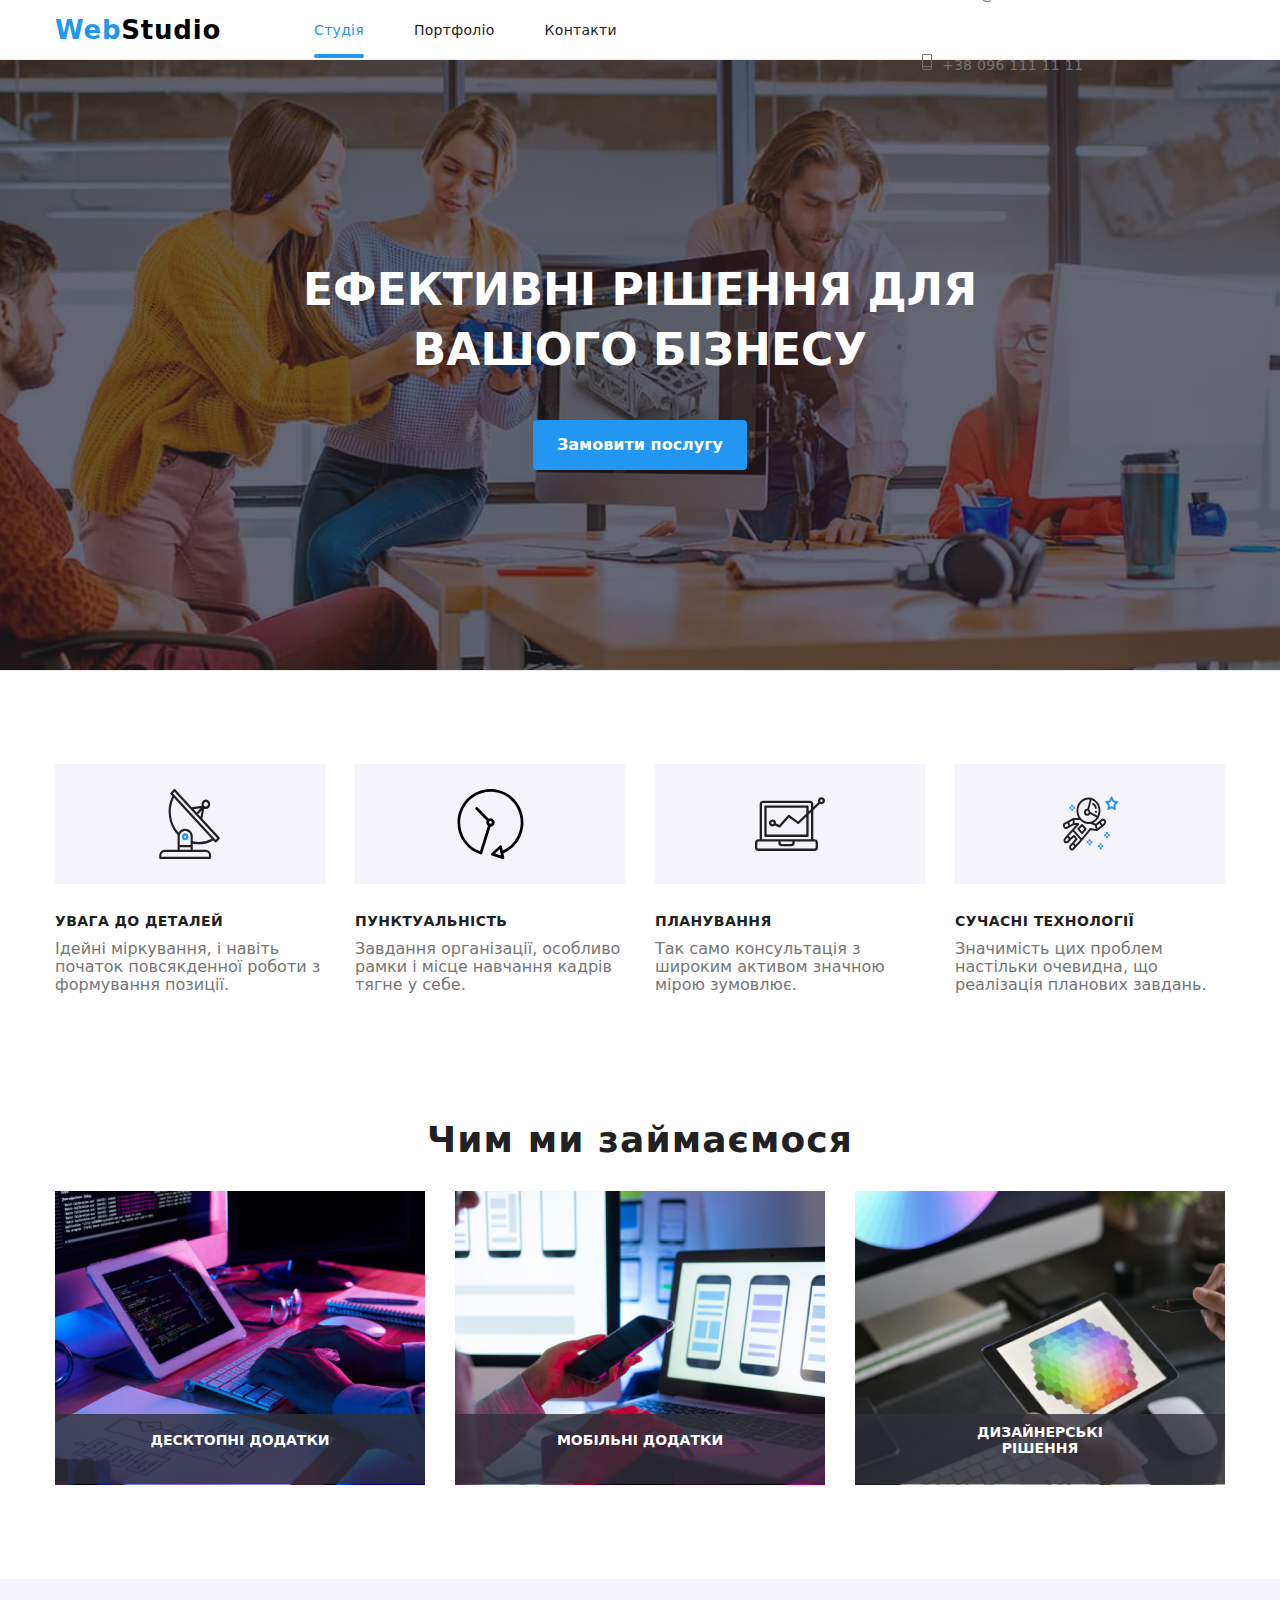
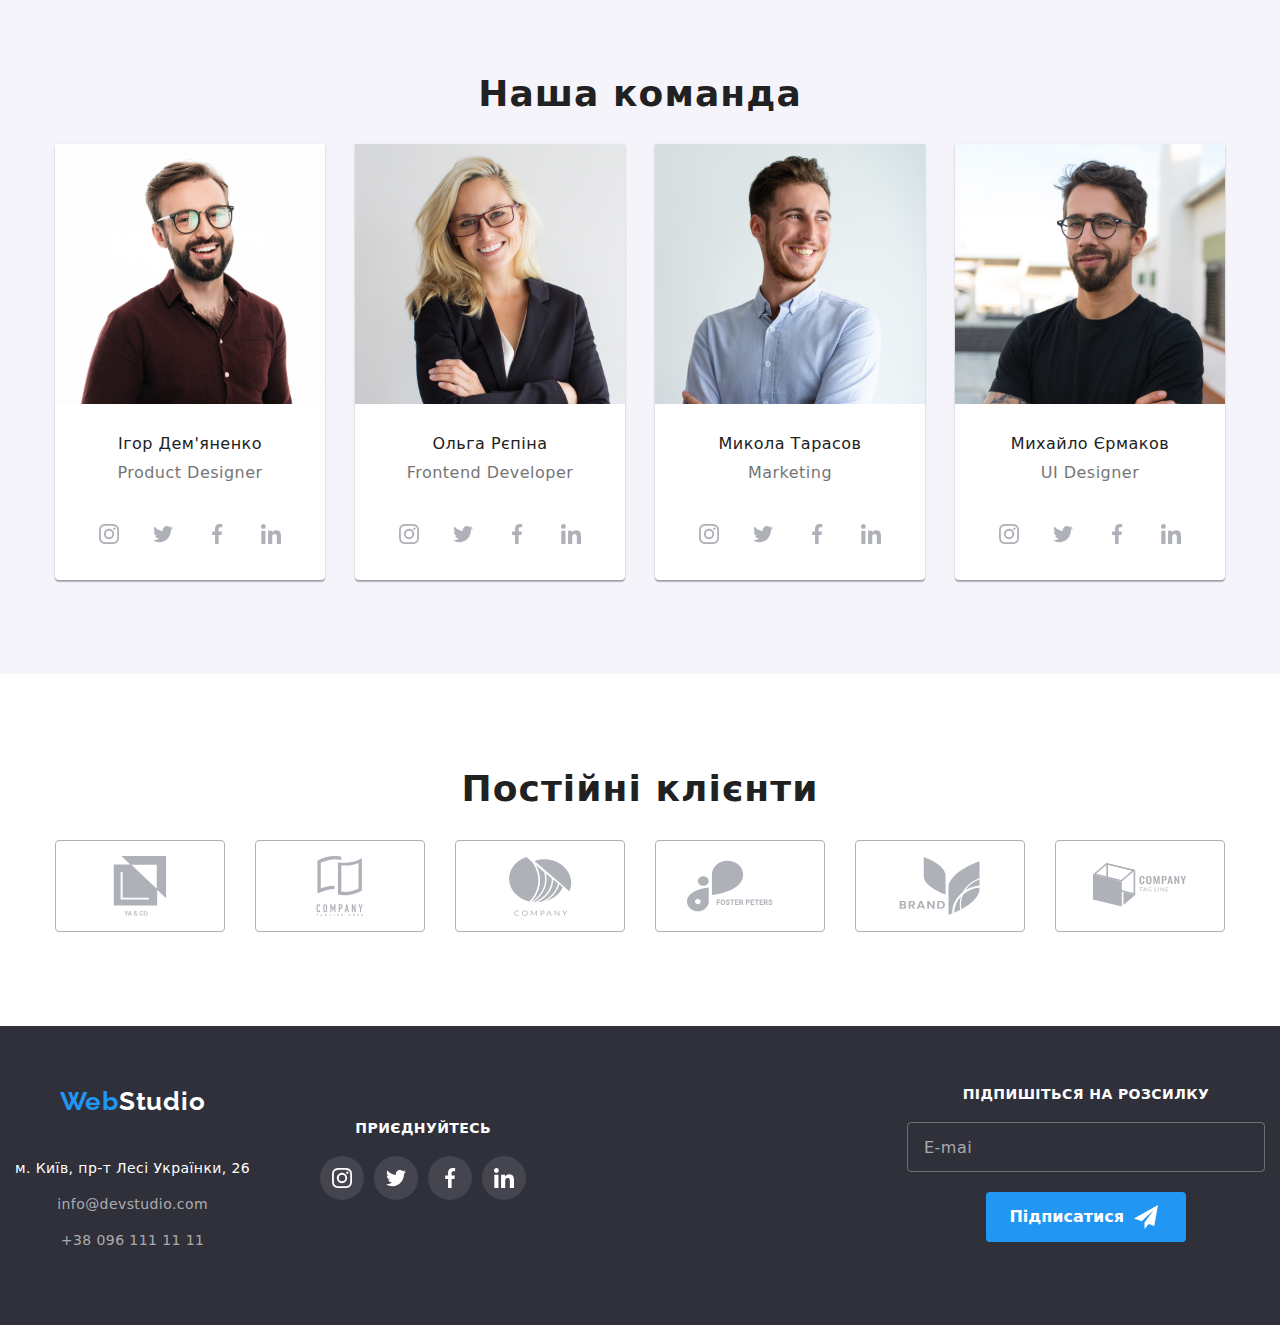
==== commit 6006a2a6: "//" ====
--- a/index.html
+++ b/index.html
@@ -324,7 +324,7 @@
         </section>
         </main> 
         <footer class="footer">
-            <div class="general-footer-container">
+            <div class="general-footer-container container">
             <div class="footer-container footer-flex">
                <div class="footer-div">
             <a href="/index.html" lang="en" class="logo__footer">
--- a/css/main.min.css
+++ b/css/main.min.css
@@ -1 +1 @@
-html{-webkit-box-sizing:border-box;box-sizing:border-box}*,*::before *::after{-webkit-box-sizing:inherit;box-sizing:inherit}p,h1,h2,h3,h4,h5,h6{margin:0}ul{margin:0;padding-left:0}img{display:block;width:100%;height:auto}button{cursor:pointer}body{background-color:#fff;color:#757575;font-family:"Roboto",sans-serif}.container{padding-left:15px;padding-right:15px;margin-left:auto;margin-right:auto}@media screen and (min-width: 480px){.container{width:480px}}@media screen and (min-width: 768px){.container{width:768px}}@media screen and (min-width: 1200px){.container{width:1200px}}.menu-toggle{display:-webkit-inline-box;display:-ms-inline-flexbox;display:inline-flex;border:none;background-color:rgba(0,0,0,0);margin-left:284px}@media screen and (min-width: 768px){.menu-toggle{display:none}}.general-footer-container{width:100%;padding:0px 15px;margin:0 auto}.footer-container{width:100%;-webkit-box-pack:center;-ms-flex-pack:center;justify-content:center;-webkit-box-align:center;-ms-flex-align:center;align-items:center}.footer-container:not(:last-child){margin-right:70px}.footer-form{display:block;display:inline-block}.list{list-style:none;margin:0;padding:0}.link{text-decoration:none;padding-top:avto}/*! modern-normalize v1.1.0 | MIT License | https://github.com/sindresorhus/modern-normalize */*,::before,::after{-webkit-box-sizing:border-box;box-sizing:border-box}html{line-height:1.15;-webkit-text-size-adjust:100%;-moz-tab-size:4;-o-tab-size:4;tab-size:4}body{margin:0;font-family:system-ui,"Segoe UI",Roboto,Helvetica,Arial,sans-serif,"Apple Color Emoji","Segoe UI Emoji"}hr{height:0;color:inherit}abbr[title]{-webkit-text-decoration:underline dotted;text-decoration:underline dotted}b,strong{font-weight:bolder}code,kbd,samp,pre{font-family:ui-monospace,SFMono-Regular,Consolas,"Liberation Mono",Menlo,monospace;font-size:1em}small{font-size:80%}sub,sup{font-size:75%;line-height:0;position:relative;vertical-align:baseline}sub{bottom:-0.25em}sup{top:-0.5em}table{text-indent:0;border-color:inherit}button,input,optgroup,select,textarea{font-family:inherit;font-size:100%;line-height:1.15;margin:0}button,select{text-transform:none}button,[type=button],[type=reset],[type=submit]{-webkit-appearance:button}::-moz-focus-inner{border-style:none;padding:0}:-moz-focusring{outline:1px dotted ButtonText}:-moz-ui-invalid{box-shadow:none}legend{padding:0}progress{vertical-align:baseline}::-webkit-inner-spin-button,::-webkit-outer-spin-button{height:auto}[type=search]{-webkit-appearance:textfield;outline-offset:-2px}::-webkit-search-decoration{-webkit-appearance:none}::-webkit-file-upload-button{-webkit-appearance:button;font:inherit}summary{display:list-item}.main-nav{position:relative;display:-webkit-box;display:-ms-flexbox;display:flex;-webkit-box-align:center;-ms-flex-align:center;align-items:center;-webkit-box-pack:justify;-ms-flex-pack:justify;justify-content:space-between}.menu-container{background-color:#fff;padding:20px;text-align:center;font-size:20px;width:100%}@media screen and (max-width: 767px){.menu-container{display:none;position:absolute;top:100%;left:0;width:100%}}@media screen and (min-width: 768px){.menu-container{display:-webkit-box;display:-ms-flexbox;display:flex}}.header-border{border-bottom:1px solid #ececec}.studio{-webkit-transition-property:color;transition-property:color;-webkit-transition-duration:250ms;transition-duration:250ms;-webkit-transition-timing-function:cubic-bezier(0.4, 0, 0.2, 1);transition-timing-function:cubic-bezier(0.4, 0, 0.2, 1)}.studio:hover{color:#2196f3}.studio__web{color:#2196f3}.header{display:-webkit-box;display:-ms-flexbox;display:flex;-webkit-box-align:center;-ms-flex-align:center;align-items:center;position:relative;height:60px}.web{font-style:normal;font-weight:700;font-size:26px;line-height:1.19;letter-spacing:.03em;color:#2196f3}.studio{font-style:normal;font-weight:700;font-size:26px;line-height:1.19;letter-spacing:.03em;color:#000}.nav{display:-webkit-box;display:-ms-flexbox;display:flex;gap:50px;margin-left:93px}.site-tel{display:-webkit-box;display:-ms-flexbox;display:flex;-ms-flex-wrap:wrap;flex-wrap:wrap;margin-left:auto}@media screen and (min-width: 768px){.site-tel{gap:50px;margin-left:40px}}@media screen and (min-width: 1200px){.site-tel{gap:50px;margin-left:250px}}.nav__link{position:relative;font-style:normal;font-weight:500;font-size:14px;line-height:1.14;letter-spacing:.02em;color:#212121}@media screen and (min-width: 768px){.nav__link{padding-bottom:20px}}@media screen and (min-width: 1200px){.nav__link{padding-bottom:20px}}.nav .scale-none{color:#2196f3}.scale-none::after{content:""}@media screen and (max-width: 767px){.scale-none::after{display:none}}@media screen and (min-width: 767px){.scale-none::after{position:absolute;bottom:0;left:0;-webkit-transform:scaleX(1);transform:scaleX(1);-webkit-transition:-webkit-transform 250ms cubic-bezier(0.4, 0, 0.2, 1);transition:-webkit-transform 250ms cubic-bezier(0.4, 0, 0.2, 1);transition:transform 250ms cubic-bezier(0.4, 0, 0.2, 1);transition:transform 250ms cubic-bezier(0.4, 0, 0.2, 1), -webkit-transform 250ms cubic-bezier(0.4, 0, 0.2, 1);width:100%;height:4px;background:#2196f3;border-radius:2px}}.nav__contact{font-style:normal;font-weight:500;font-size:14px;line-height:1.14;letter-spacing:.02em;color:#757575}.nav__link:hover,.nav__link:focus,.nav__contact:hover,.nav__contact:focus{color:#2196f3}@media screen and (max-width: 767px){.header-menu{display:none}}@media screen and (min-width: 767px){.header-menu{display:-webkit-box;display:-ms-flexbox;display:flex;-webkit-box-align:center;-ms-flex-align:center;align-items:center;margin-left:auto}}.menu-toggle{margin-top:10px;margin-bottom:10px;margin-left:auto;border:none;padding:0;background-color:#fff}@media screen and (min-width: 768px){.menu-toggle{display:none}}.mob-menu{text-align:left}.mob-menu__contacts{text-align:left}.mob-item{margin-top:32px}.mob-item__contacts{margin-bottom:32px}.menu-toggle:hover,.menu-toggle:focus{fill:#2196f3}.button-toggle{position:absolute;top:10px;right:65px;width:40px;height:40px;border:none;background-color:#fff}.button-toggle:hover{cursor:pointer}.button-toggle:hover .button-toggle__icone{fill:#2196f3}.button-toggle__icone{width:40px;height:40px;position:absolute;top:50%;left:50%;-webkit-transform:translate(-50%, -50%);transform:translate(-50%, -50%);-webkit-transition:fill 250ms cubic-bezier(0.4, 0, 0.2, 1);transition:fill 250ms cubic-bezier(0.4, 0, 0.2, 1)}.menu-container{position:fixed;top:0;left:0;width:100vw;height:100vh;padding-left:40px;padding-top:40px;padding-bottom:40px;z-index:999;display:-webkit-box;display:-ms-flexbox;display:flex;-ms-flex-pack:distribute;justify-content:space-around;-webkit-box-orient:vertical;-webkit-box-direction:normal;-ms-flex-direction:column;flex-direction:column;-webkit-transform:translateX(100%);transform:translateX(100%)}@media screen and (min-width: 768px){.menu-container{display:none}}.menu-container.is-open{-webkit-transform:translateX(0);transform:translateX(0)}.current{font-style:normal;font-weight:500;font-size:40px;line-height:47px;letter-spacing:.02em;color:#212121}.social{display:-webkit-box;display:-ms-flexbox;display:flex;gap:20px}.soc{font-style:normal;font-weight:500;font-size:18px;line-height:1.22;letter-spacing:.02em;color:#2196f3}.tel{font-style:normal;font-weight:500;font-size:34px;line-height:40px;letter-spacing:.02em;color:#2196f3}.email{font-style:normal;font-weight:500;font-size:24px;line-height:28px;letter-spacing:.02em;color:#757575}@media screen and (max-width: 767px){.site-tel{display:-webkit-box;display:-ms-flexbox;display:flex;-webkit-box-orient:vertical;-webkit-box-direction:reverse;-ms-flex-direction:column-reverse;flex-direction:column-reverse;gap:32px}}@media screen and (min-width: 768px){.site-tel{display:block}}@media screen and (min-width: 1200px){.site-tel{display:-webkit-box;display:-ms-flexbox;display:flex;-ms-flex-wrap:wrap;flex-wrap:wrap}}.site-tel .nav__contact{font-weight:500;font-size:14px;line-height:1.14;letter-spacing:.02em;text-decoration:none;color:#757575;-webkit-transition-property:color;transition-property:color;-webkit-transition-duration:250ms;transition-duration:250ms;-webkit-transition-timing-function:cubic-bezier(0.4, 0, 0.2, 1);transition-timing-function:cubic-bezier(0.4, 0, 0.2, 1)}@media screen and (max-width: 767px){.site-tel .nav__contact{font-weight:500;font-size:34px;line-height:40px;letter-spacing:.02em;text-align:left}.site-tel .nav__contact:not(:last-child){color:#2196f3}}.site-tel .nav__contact:hover,.site-tel .nav__contact:focus{fill:#2196f3;color:#2196f3}@media screen and (max-width: 767px){.site-tel__icon{display:none}}@media screen and (min-width: 767px){.site-tel__icon{fill:currentColor;width:16px;height:12px;margin-right:10px;background-position:center}}.site-tell__icon{fill:currentColor;width:10px;height:16px;margin-right:10px;background-position:center}@media screen and (max-width: 767px){.site-tell__icon{display:none}}.overlay{text-align:center;padding-top:200px;padding-bottom:200px;max-width:1600px;margin-left:auto;margin-right:auto;background-color:#2f303a;outline:1px solid #ececec;background-image:-webkit-gradient(linear, left top, right top, from(rgba(47, 48, 58, 0.4)), to(rgba(47, 48, 58, 0.4))),url(../img/overlay.jpg);background-image:linear-gradient(to right, rgba(47, 48, 58, 0.4), rgba(47, 48, 58, 0.4)),url(../img/overlay.jpg);background-repeat:no-repeat;background-position:center;background-size:cover}.hero-title{color:#fff;font-weight:900;font-size:44px;line-height:1.36;margin-top:0;margin-bottom:40px}.button{border-radius:4px;padding:10px 24px;min-width:67px;color:#fff;background-color:#2196f3;font-family:inherit;font-weight:700;font-size:16px;line-height:1.875;cursor:pointer;border:rgba(0,0,0,0);text-align:center;-webkit-transition-property:color backround-color;transition-property:color backround-color;-webkit-transition-duration:250ms;transition-duration:250ms;-webkit-transition-timing-function:cubic-bezier(0.4, 0, 0.2, 1);transition-timing-function:cubic-bezier(0.4, 0, 0.2, 1)}.button:focus,.button:hover{color:#fff;background-color:#2196f3}.button-portfolio{display:-webkit-box;display:-ms-flexbox;display:flex;-webkit-box-pack:center;-ms-flex-pack:center;justify-content:center}.section{padding-top:94px;padding-bottom:94px}.section__top{padding-top:0}@media screen and (max-width: 1199px){.section__top{display:none}}.section__comand{background-color:#f5f4fa}.section__title{margin-bottom:30px;font-weight:700;font-size:36px;line-height:1.16;text-align:center;letter-spacing:.03em;color:#212121}.section__title.centered{text-align:center}@media screen and (min-width: 480px){.feature-list{width:450px}}@media screen and (min-width: 768px){.feature-list{display:-webkit-box;display:-ms-flexbox;display:flex;-ms-flex-wrap:wrap;flex-wrap:wrap;width:768px}}@media screen and (min-width: 1200px){.feature-list{width:1200px}}.feature-list .title{color:#212121;margin-bottom:10px}.feature-list__text{padding:10px 0px;font-size:14px;line-height:1.71;letter-spacing:.03em;color:#757575}@media screen and (min-width: 480px){.list__item{width:450px;margin-bottom:30px}}@media screen and (min-width: 768px){.list__item{width:354px}}@media screen and (min-width: 1200px){.list__item{width:270px}}@media screen and (min-width: 768px){.list__item:not(:last-child){margin-right:30px}}.list__item::before{display:block;content:"";height:120px;margin-bottom:30px;background-size:contain;background-repeat:no-repeat;background-position:center;background-color:#f5f4fa}.title{font-weight:700;font-size:14px;line-height:1.14;letter-spacing:.03em;text-transform:uppercase;color:#212121}.icon-delivery::before{background-image:url(../img/antenna.svg);background-size:65.32px 70px}.icon-clock::before{background-image:url(../img/clock.svg);background-size:66.96px 70px}.icon-comp::before{background-image:url(../img/comp.svg);background-size:70px 53.69px}.icon-astronaut::before{background-image:url(../img/astronaut.svg);background-size:54.83px 60.66px}.work__items{position:relative;-webkit-box-pack:center;-ms-flex-pack:center;justify-content:center}.work__items::before{position:absolute;top:73%;content:"";width:370px;height:70px;background:rgba(47,48,58,.8)}.work__text{position:absolute;top:85%;left:50%;-webkit-transform:translate(-50%, -50%);transform:translate(-50%, -50%);font-weight:700;font-size:14px;line-height:16px;text-align:center;color:#fff}.work-list{position:relative;width:1200px;display:-webkit-box;display:-ms-flexbox;display:flex}.work-list .title{padding:188px 0px}.work-list .item{margin-left:30px}.work-list .item:first-child{margin-left:0px}.team__list{display:-webkit-box;display:-ms-flexbox;display:flex;-ms-flex-wrap:wrap;flex-wrap:wrap;gap:30px}.team__element{background-color:#fff;margin:0 auto;-webkit-box-shadow:0px 1px 3px rgba(0,0,0,.12),0px 1px 1px rgba(0,0,0,.14),0px 2px 1px rgba(0,0,0,.2);box-shadow:0px 1px 3px rgba(0,0,0,.12),0px 1px 1px rgba(0,0,0,.14),0px 2px 1px rgba(0,0,0,.2);border-radius:0px 0px 4px 4px}@media screen and (max-width: 479px){.team__element{width:270px}}@media screen and (min-width: 480px){.team__element{width:450px}}@media screen and (min-width: 768px){.team__element{-ms-flex-preferred-size:calc((100% - 30px)/2);flex-basis:calc((100% - 30px)/2)}}@media screen and (min-width: 1200px){.team__element{-ms-flex-preferred-size:calc((100% - 90px)/4);flex-basis:calc((100% - 90px)/4)}}.team__item{min-width:205px;margin-top:30px;margin-bottom:10px;margin-left:auto;margin-right:auto;text-align:center;font-style:normal;font-weight:500;font-size:16px;line-height:1.1875;letter-spacing:.03em;color:#212121}.team__text{margin-bottom:30px;margin-left:auto;margin-right:auto;text-align:center;font-size:16px;line-height:1.1875;letter-spacing:.03em;color:#757575}.team-soc__list{display:-webkit-box;display:-ms-flexbox;display:flex;-webkit-box-pack:center;-ms-flex-pack:center;justify-content:center;-webkit-box-align:center;-ms-flex-align:center;align-items:center;padding-bottom:24px}.team-soc__items{width:44px;height:44px}.team-soc__items:not(:last-child){margin-right:10px}.team-soc__link{width:100%;height:100%;display:-webkit-box;display:-ms-flexbox;display:flex;-webkit-box-pack:center;-ms-flex-pack:center;justify-content:center;-webkit-box-align:center;-ms-flex-align:center;align-items:center;border-radius:50%;color:#afb1b8;-webkit-transition-property:fill backround-color;transition-property:fill backround-color;-webkit-transition-duration:250ms;transition-duration:250ms;-webkit-transition-timing-function:cubic-bezier(0.4, 0, 0.2, 1);transition-timing-function:cubic-bezier(0.4, 0, 0.2, 1)}.team-soc__link:hover,.team-soc__link:focus{background-color:#2196f3;width:100%;height:100%;display:-webkit-box;display:-ms-flexbox;display:flex;-webkit-box-pack:center;-ms-flex-pack:center;justify-content:center;-webkit-box-align:center;-ms-flex-align:center;align-items:center;border-radius:50%;color:#afb1b8}.team-icon{width:20px;height:20px;fill:currentColor;-webkit-transition-property:fill;transition-property:fill;-webkit-transition-duration:250ms;transition-duration:250ms;-webkit-transition-timing-function:cubic-bezier(0.4, 0, 0.2, 1);transition-timing-function:cubic-bezier(0.4, 0, 0.2, 1)}.team-soc__link:hover .team-icon,.team-soc__link:focus .team-icon{fill:#fff}.company__list{list-style:none}@media screen and (min-width: 479px){.company__list{display:-webkit-box;display:-ms-flexbox;display:flex;-ms-flex-wrap:wrap;flex-wrap:wrap;width:480px;gap:30px}}@media screen and (min-width: 768px){.company__list{width:768px}}@media screen and (min-width: 1200px){.company__list{width:1200px}}.company__link{display:-webkit-box;display:-ms-flexbox;display:flex;-webkit-box-orient:vertical;-webkit-box-direction:normal;-ms-flex-direction:column;flex-direction:column;-webkit-box-pack:center;-ms-flex-pack:center;justify-content:center;-webkit-box-align:center;-ms-flex-align:center;align-items:center;color:#afb1b8;border:1px solid #afb1b8;border-radius:4px;-webkit-transition-property:fill;transition-property:fill;-webkit-transition-duration:250ms;transition-duration:250ms;-webkit-transition-timing-function:cubic-bezier(0.4, 0, 0.2, 1);transition-timing-function:cubic-bezier(0.4, 0, 0.2, 1)}@media screen and (max-width: 480px){.company__link{margin-bottom:30px}}@media screen and (min-width: 480px){.company__link{width:210px;height:92px}}@media screen and (min-width: 768px){.company__link{width:226px}}@media screen and (min-width: 1200px){.company__link{width:170px}}.company__link:hover,.company__link:focus{border-color:#2196f3}.company-icon{width:106px;height:60px;fill:currentColor;-webkit-transition-property:fill;transition-property:fill;-webkit-transition-duration:250ms;transition-duration:250ms;-webkit-transition-timing-function:cubic-bezier(0.4, 0, 0.2, 1);transition-timing-function:cubic-bezier(0.4, 0, 0.2, 1)}.company__link:hover .company-icon,.company__link:focus .company-icon{fill:#2196f3}.logo__footer{padding-bottom:28px;display:block;color:#fff;text-decoration:none;font-family:"Raleway";font-style:normal;font-weight:700;font-size:26px;line-height:1.19;letter-spacing:.03em;text-align:center;-webkit-transition-property:color;transition-property:color;-webkit-transition-duration:250ms;transition-duration:250ms;-webkit-transition-timing-function:cubic-bezier(0.4, 0, 0.2, 1);transition-timing-function:cubic-bezier(0.4, 0, 0.2, 1)}.logo__footer:hover,.logo__footer:focus{color:#2196f3}.footer{background-color:#2f303a;padding:60px 0px}@media screen and (min-width: 768px){.footer{text-align:center}}.footer__link{margin:12px 0px;display:block;font-style:normal;font-weight:400;font-size:14px;line-height:1.71;letter-spacing:.03em;color:rgba(255,255,255,.6);text-align:center}@media screen and (min-width: 480px){.footer__link{text-align:center}}.footer__link:hover,.footer__link:focus{color:#2196f3}.footer__address{font-style:normal;font-weight:400;font-size:14px;line-height:1.71;letter-spacing:.03em;color:#fff;-webkit-box-align:center;-ms-flex-align:center;align-items:center;-webkit-transition-property:color;transition-property:color;-webkit-transition-duration:250ms;transition-duration:250ms;-webkit-transition-timing-function:cubic-bezier(0.4, 0, 0.2, 1);transition-timing-function:cubic-bezier(0.4, 0, 0.2, 1)}.footer__text{margin-bottom:20px;text-align:center;font-weight:700;font-size:14px;line-height:16px;letter-spacing:.03em;text-transform:uppercase;color:#fff}.footer__icon{width:20px;height:20px;fill:currentColor}.footer__input{-webkit-box-sizing:border-box;box-sizing:border-box;background-color:rgba(0,0,0,0);margin-right:12px;height:50px;border:1px solid rgba(255,255,255,.3);border-radius:4px;margin-left:auto;margin-right:auto}@media screen and (max-width: 1199px){.footer__input{width:450px}}@media screen and (min-width: 1200px){.footer__input{width:358px}}@media screen and (min-width: 768px){.footer .footer-form{-webkit-box-pack:center;-ms-flex-pack:center;justify-content:center}}@media screen and (min-width: 768px){.footer-flex{display:-webkit-box;display:-ms-flexbox;display:flex}}.footer-soc__list{display:-webkit-box;display:-ms-flexbox;display:flex;-webkit-box-pack:center;-ms-flex-pack:center;justify-content:center;-webkit-box-align:center;-ms-flex-align:center;align-items:center;margin-bottom:30px}.footer-soc__items{width:44px;height:44px}.footer-soc__items:not(:last-child){margin-right:10px}.footer-soc__link{width:100%;height:100%;background:rgba(255,255,255,.1);display:-webkit-box;display:-ms-flexbox;display:flex;-webkit-box-pack:center;-ms-flex-pack:center;justify-content:center;-webkit-box-align:center;-ms-flex-align:center;align-items:center;border-radius:50%;color:#fff;-webkit-transition-property:color fill backround-color;transition-property:color fill backround-color;-webkit-transition-duration:250ms;transition-duration:250ms;-webkit-transition-timing-function:cubic-bezier(0.4, 0, 0.2, 1);transition-timing-function:cubic-bezier(0.4, 0, 0.2, 1)}.footer-soc__link:hover,.footer-soc__link:focus{background-color:#2196f3;width:100%;height:100%;display:-webkit-box;display:-ms-flexbox;display:flex;-webkit-box-pack:center;-ms-flex-pack:center;justify-content:center;-webkit-box-align:center;-ms-flex-align:center;align-items:center;border-radius:50%}.footer-soc__link:hover .team-icon,.footer-soc__link:focus .team-icon{fill:#fff}.footer__input::-webkit-input-placeholder{width:47px;height:20px;font-weight:400;font-size:16px;line-height:20px;display:-webkit-box;display:flex;-webkit-box-align:center;align-items:center;letter-spacing:.03em;color:rgba(255,255,255,.6)}.footer__input::-moz-placeholder{width:47px;height:20px;font-weight:400;font-size:16px;line-height:20px;display:flex;align-items:center;letter-spacing:.03em;color:rgba(255,255,255,.6)}.footer__input:-ms-input-placeholder{width:47px;height:20px;font-weight:400;font-size:16px;line-height:20px;display:-ms-flexbox;display:flex;-ms-flex-align:center;align-items:center;letter-spacing:.03em;color:rgba(255,255,255,.6)}.footer__input::-ms-input-placeholder{width:47px;height:20px;font-weight:400;font-size:16px;line-height:20px;display:-ms-flexbox;display:flex;-ms-flex-align:center;align-items:center;letter-spacing:.03em;color:rgba(255,255,255,.6)}.footer__input::placeholder{width:47px;height:20px;font-weight:400;font-size:16px;line-height:20px;display:-webkit-box;display:-ms-flexbox;display:flex;-webkit-box-align:center;-ms-flex-align:center;align-items:center;letter-spacing:.03em;color:rgba(255,255,255,.6)}.footer-form__item{display:block;font-weight:400;font-size:16px;line-height:20px;cursor:pointer;padding-left:16px;letter-spacing:.03em;color:rgba(255,255,255,.6)}.footer-form__item:focus,.footer-form__item:hover{outline:rgba(0,0,0,0)}.footer__button{position:relative;margin-top:20px;border-radius:4px;width:200px;height:50px;color:#fff;background-color:#2196f3;font-family:inherit;font-weight:700;font-size:16px;line-height:1.875;cursor:pointer;border:rgba(0,0,0,0)}.footer__button::after{content:"";position:absolute;top:13px;right:28px;width:24px;height:24px;background-image:url(../img/send.svg)}.fotter-btn__text{position:absolute;top:10px;right:62px}.ppc-button{margin-left:25%;margin-right:auto}.head{border-bottom:1px solid #ececec}.foto-item{margin-left:24px;margin-top:20px;margin-bottom:4px;font-weight:700;font-size:18px;line-height:2;letter-spacing:.06em;color:#212121}.foto-text{margin-left:24px;margin-bottom:20px;font-size:16px;line-height:1.875;letter-spacing:.03em;color:#757575}.test-container{padding-left:15px;padding-right:15px;margin-left:auto;margin-right:auto}@media screen and (min-width: 480px){.button-list{width:420px}}@media screen and (min-width: 768px){.button-list{width:768px}}@media screen and (min-width: 1200px){.button-list{width:1200px}}@media screen and (min-width: 480px){.foto__list{width:480px}}@media screen and (min-width: 768px){.foto__list{width:768px}}@media screen and (min-width: 1200px){.foto__list{width:1200px}}.flex-container{display:-webkit-box;display:-ms-flexbox;display:flex;-ms-flex-wrap:wrap;flex-wrap:wrap}.flex-button{margin-bottom:50px;margin-right:8px}.flex-element{border:1px solid #eee;-webkit-transition-property:color backround-color;transition-property:color backround-color;-webkit-transition-duration:250ms;transition-duration:250ms;-webkit-transition-timing-function:cubic-bezier(0.4, 0, 0.2, 1);transition-timing-function:cubic-bezier(0.4, 0, 0.2, 1)}@media screen and (min-width: 480px){.flex-element{width:450px;margin-bottom:30px}}@media screen and (min-width: 768px){.flex-element{width:354px}}@media screen and (min-width: 768px){.flex-element:not(:last-child){margin-right:15px}}@media screen and (min-width: 1200px){.flex-element{width:370px}}.flex-element:hover .foto-hover-text{opacity:1}.flex-element:hover .foto-hover-text::before{opacity:1}.foto-grant-text{position:relative;overflow:hidden}.foto-hover-text{position:absolute;top:50%;left:50%;-webkit-transform:translate(-50%, -50%);transform:translate(-50%, -50%);width:322px;height:168px;font-weight:400;font-size:18px;line-height:28px;letter-spacing:.03em;opacity:0;-webkit-transition-property:opacity;transition-property:opacity;-webkit-transition-duration:250ms;transition-duration:250ms;-webkit-transition-timing-function:cubic-bezier(0.4, 0, 0.2, 1);transition-timing-function:cubic-bezier(0.4, 0, 0.2, 1);color:#fff}.flex-element:hover .foto-grant-text::before{opacity:1;-webkit-transform:translateY(0);transform:translateY(0)}.foto-grant-text::before{content:"";position:absolute;display:inline-block;width:370px;height:294px;opacity:0;-webkit-transform:translateY(100%);transform:translateY(100%);-webkit-transition:-webkit-transform 250ms cubic-bezier(0.4, 0, 0.2, 1);transition:-webkit-transform 250ms cubic-bezier(0.4, 0, 0.2, 1);transition:transform 250ms cubic-bezier(0.4, 0, 0.2, 1);transition:transform 250ms cubic-bezier(0.4, 0, 0.2, 1), -webkit-transform 250ms cubic-bezier(0.4, 0, 0.2, 1);background-color:rgba(33,150,243,.9)}.flex-element:hover,.flex-elemeny:focus{border:1px solid #eee;-webkit-box-shadow:0px 1px 1px rgba(0,0,0,.12),0px 4px 4px rgba(0,0,0,.06),1px 4px 6px rgba(0,0,0,.16);box-shadow:0px 1px 1px rgba(0,0,0,.12),0px 4px 4px rgba(0,0,0,.06),1px 4px 6px rgba(0,0,0,.16)}.backdrop{position:fixed;top:0%;left:0;min-width:100%;min-height:100%;background:rgba(0,0,0,.2);opacity:1;-webkit-transition:opacity 250ms cubic-bezier(0.4, 0, 0.2, 1);transition:opacity 250ms cubic-bezier(0.4, 0, 0.2, 1)}.backdrop.is-hidden{opacity:0;pointer-events:none}.modal{position:absolute;top:50%;left:50%;-webkit-transform:translate(-50%, -50%) scale(1);transform:translate(-50%, -50%) scale(1);-webkit-transition:-webkit-transform 250ms cubic-bezier(0.4, 0, 0.2, 1);transition:-webkit-transform 250ms cubic-bezier(0.4, 0, 0.2, 1);transition:transform 250ms cubic-bezier(0.4, 0, 0.2, 1);transition:transform 250ms cubic-bezier(0.4, 0, 0.2, 1), -webkit-transform 250ms cubic-bezier(0.4, 0, 0.2, 1);padding:15px;width:100%;overflow-y:scroll;background:#fff;-webkit-box-shadow:0px 1px 3px rgba(0,0,0,.12),0px 1px 1px rgba(0,0,0,.14),0px 2px 1px rgba(0,0,0,.2);box-shadow:0px 1px 3px rgba(0,0,0,.12),0px 1px 1px rgba(0,0,0,.14),0px 2px 1px rgba(0,0,0,.2);border-radius:4px}@media screen and (min-width: 480px){.modal{max-width:450px}}@media screen and (min-width: 1200px){.modal{max-width:528px}}.close__button{position:absolute;top:8px;right:8px;width:30px;height:30px;border:1px solid rgba(0,0,0,.1);border-radius:50%;display:-webkit-box;display:-ms-flexbox;display:flex;background-color:#fff}.close__button:focus,.close__button:hover{fill:#2196f3}.close__modal{width:18px;height:18px;position:absolute;top:50%;left:50%;-webkit-transform:translate(-50%, -50%);transform:translate(-50%, -50%);-webkit-transition:fill 250ms cubic-bezier(0.4, 0, 0.2, 1);transition:fill 250ms cubic-bezier(0.4, 0, 0.2, 1)}.modal__heading{font-weight:700px;font-size:20px;line-height:23px;text-align:center;letter-spacing:.03em;color:#212121}@media screen and (min-width: 480px){.modal__heading{margin-top:40px}}.modal__input{width:100%;height:40px;border:1px solid rgba(33,33,33,.2);border-radius:4px;cursor:pointer;padding-left:42px;-webkit-transition:border-color 250ms cubic-bezier(0.4, 0, 0.2, 1);transition:border-color 250ms cubic-bezier(0.4, 0, 0.2, 1)}.modal__input:focus,.modal__input:hover{border-color:#2196f3;outline:rgba(0,0,0,0)}.modal__input:focus+svg,.modal__input:hover+svg{fill:#2196f3}.modal__text{width:100%;height:120px;border:1px solid rgba(33,33,33,.2);border-radius:4px;padding:12px 16px;resize:none}.modal__text::-webkit-input-placeholder{font-weight:400;font-size:12px;line-height:14px;letter-spacing:.01em;-webkit-transition:color 250ms cubic-bezier(0.4, 0, 0.2, 1);transition:color 250ms cubic-bezier(0.4, 0, 0.2, 1);color:rgba(117,117,117,.5)}.modal__text::-moz-placeholder{font-weight:400;font-size:12px;line-height:14px;letter-spacing:.01em;-moz-transition:color 250ms cubic-bezier(0.4, 0, 0.2, 1);transition:color 250ms cubic-bezier(0.4, 0, 0.2, 1);color:rgba(117,117,117,.5)}.modal__text:-ms-input-placeholder{font-weight:400;font-size:12px;line-height:14px;letter-spacing:.01em;-ms-transition:color 250ms cubic-bezier(0.4, 0, 0.2, 1);transition:color 250ms cubic-bezier(0.4, 0, 0.2, 1);color:rgba(117,117,117,.5)}.modal__text::-ms-input-placeholder{font-weight:400;font-size:12px;line-height:14px;letter-spacing:.01em;-ms-transition:color 250ms cubic-bezier(0.4, 0, 0.2, 1);transition:color 250ms cubic-bezier(0.4, 0, 0.2, 1);color:rgba(117,117,117,.5)}.modal__text::placeholder{font-weight:400;font-size:12px;line-height:14px;letter-spacing:.01em;-webkit-transition:color 250ms cubic-bezier(0.4, 0, 0.2, 1);transition:color 250ms cubic-bezier(0.4, 0, 0.2, 1);color:rgba(117,117,117,.5)}.modal__check{width:100%;height:24px;display:block;font-weight:400;font-size:14px;line-height:24px;letter-spacing:.03em;color:#757575;-webkit-transition:250ms cubic-bezier(0.4, 0, 0.2, 1);transition:250ms cubic-bezier(0.4, 0, 0.2, 1)}.modal__link{color:#2196f3;margin-left:7px}.modal-input__group{margin-bottom:28px}.modal-input__group .label{width:22px;height:14px;display:block;margin-bottom:4px;font-weight:400;font-size:12px;line-height:14px;letter-spacing:.01em;color:#757575}.modal__text:focus::-webkit-input-placeholder, .modal__text:hover::-webkit-input-placeholder{color:#2196f3}.modal__text:focus::-moz-placeholder, .modal__text:hover::-moz-placeholder{color:#2196f3}.modal__text:focus:-ms-input-placeholder, .modal__text:hover:-ms-input-placeholder{color:#2196f3}.modal__text:focus::-ms-input-placeholder, .modal__text:hover::-ms-input-placeholder{color:#2196f3}.modal__text:focus::placeholder,.modal__text:hover::placeholder{color:#2196f3}.modal-input__wrapper{position:relative}.modal-input__icon{position:absolute;top:50%;left:12px;-webkit-transform:translateY(-50%);transform:translateY(-50%);-webkit-transition:fill 250ms cubic-bezier(0.4, 0, 0.2, 1);transition:fill 250ms cubic-bezier(0.4, 0, 0.2, 1)}.modal-check__label{position:relative}.modal-check__label::before{content:"";width:16px;height:16px;border:2px solid #212121;border-radius:2px;margin-right:10px}label.modal-check__label{position:absolute;display:-webkit-box;display:-ms-flexbox;display:flex;-webkit-box-align:center;-ms-flex-align:center;align-items:center;cursor:pointer}.modal-politic__check:checked+label::before{border:none;background-image:url(../img/check.svg);width:16px;height:15px;-webkit-transition:tracnsform 250ms cubic-bezier(0.4, 0, 0.2, 1);transition:tracnsform 250ms cubic-bezier(0.4, 0, 0.2, 1)}.visually-hidden{position:absolute;width:1px;height:1px;margin:-1px;border:0;padding:0;white-space:nowrap;overflow:hidden;opacity:0}.modal__button{width:200px;height:50px;margin-top:40px;margin-left:23%;font-weight:700;font-size:16px;line-height:30px;-webkit-box-align:center;-ms-flex-align:center;align-items:center;text-align:center;letter-spacing:.06em;border:none;background:#188ce8;-webkit-box-shadow:0px 4px 4px rgba(0,0,0,.15);box-shadow:0px 4px 4px rgba(0,0,0,.15);border-radius:4px;color:#fff}/*# sourceMappingURL=main.min.css.map */+html{-webkit-box-sizing:border-box;box-sizing:border-box}*,*::before *::after{-webkit-box-sizing:inherit;box-sizing:inherit}p,h1,h2,h3,h4,h5,h6{margin:0}ul{margin:0;padding-left:0}img{display:block;width:100%;height:auto}button{cursor:pointer}body{background-color:#fff;color:#757575;font-family:"Roboto",sans-serif}.container{padding-left:15px;padding-right:15px;margin-left:auto;margin-right:auto}@media screen and (min-width: 480px){.container{width:480px}}@media screen and (min-width: 768px){.container{width:768px}}@media screen and (min-width: 1200px){.container{width:1200px}}.menu-toggle{display:-webkit-inline-box;display:-ms-inline-flexbox;display:inline-flex;border:none;background-color:rgba(0,0,0,0);margin-left:284px}@media screen and (min-width: 768px){.menu-toggle{display:none}}.general-footer-container{width:100%;padding:0px 15px;margin:0 auto}@media screen and (min-width: 1200px){.general-footer-container{display:-webkit-box;display:-ms-flexbox;display:flex;-webkit-box-pack:justify;-ms-flex-pack:justify;justify-content:space-between}}.footer-container{-webkit-box-pack:center;-ms-flex-pack:center;justify-content:center;-webkit-box-align:center;-ms-flex-align:center;align-items:center}.footer-container:not(:last-child){margin-right:70px}.footer-form{display:block;display:inline-block}.list{list-style:none;margin:0;padding:0}.link{text-decoration:none;padding-top:avto}/*! modern-normalize v1.1.0 | MIT License | https://github.com/sindresorhus/modern-normalize */*,::before,::after{-webkit-box-sizing:border-box;box-sizing:border-box}html{line-height:1.15;-webkit-text-size-adjust:100%;-moz-tab-size:4;-o-tab-size:4;tab-size:4}body{margin:0;font-family:system-ui,"Segoe UI",Roboto,Helvetica,Arial,sans-serif,"Apple Color Emoji","Segoe UI Emoji"}hr{height:0;color:inherit}abbr[title]{-webkit-text-decoration:underline dotted;text-decoration:underline dotted}b,strong{font-weight:bolder}code,kbd,samp,pre{font-family:ui-monospace,SFMono-Regular,Consolas,"Liberation Mono",Menlo,monospace;font-size:1em}small{font-size:80%}sub,sup{font-size:75%;line-height:0;position:relative;vertical-align:baseline}sub{bottom:-0.25em}sup{top:-0.5em}table{text-indent:0;border-color:inherit}button,input,optgroup,select,textarea{font-family:inherit;font-size:100%;line-height:1.15;margin:0}button,select{text-transform:none}button,[type=button],[type=reset],[type=submit]{-webkit-appearance:button}::-moz-focus-inner{border-style:none;padding:0}:-moz-focusring{outline:1px dotted ButtonText}:-moz-ui-invalid{box-shadow:none}legend{padding:0}progress{vertical-align:baseline}::-webkit-inner-spin-button,::-webkit-outer-spin-button{height:auto}[type=search]{-webkit-appearance:textfield;outline-offset:-2px}::-webkit-search-decoration{-webkit-appearance:none}::-webkit-file-upload-button{-webkit-appearance:button;font:inherit}summary{display:list-item}.main-nav{position:relative;display:-webkit-box;display:-ms-flexbox;display:flex;-webkit-box-align:center;-ms-flex-align:center;align-items:center;-webkit-box-pack:justify;-ms-flex-pack:justify;justify-content:space-between}.menu-container{background-color:#fff;padding:20px;text-align:center;font-size:20px;width:100%}@media screen and (max-width: 767px){.menu-container{display:none;position:absolute;top:100%;left:0;width:100%}}@media screen and (min-width: 768px){.menu-container{display:-webkit-box;display:-ms-flexbox;display:flex}}.header-border{border-bottom:1px solid #ececec}.studio{-webkit-transition-property:color;transition-property:color;-webkit-transition-duration:250ms;transition-duration:250ms;-webkit-transition-timing-function:cubic-bezier(0.4, 0, 0.2, 1);transition-timing-function:cubic-bezier(0.4, 0, 0.2, 1)}.studio:hover{color:#2196f3}.studio__web{color:#2196f3}.header{display:-webkit-box;display:-ms-flexbox;display:flex;-webkit-box-align:center;-ms-flex-align:center;align-items:center;position:relative;height:60px}.web{font-style:normal;font-weight:700;font-size:26px;line-height:1.19;letter-spacing:.03em;color:#2196f3}.studio{font-style:normal;font-weight:700;font-size:26px;line-height:1.19;letter-spacing:.03em;color:#000}.nav{display:-webkit-box;display:-ms-flexbox;display:flex;gap:50px;margin-left:93px}.site-tel{display:-webkit-box;display:-ms-flexbox;display:flex;-ms-flex-wrap:wrap;flex-wrap:wrap;margin-left:auto}@media screen and (min-width: 768px){.site-tel{gap:50px;margin-left:40px}}@media screen and (min-width: 1200px){.site-tel{gap:50px;margin-left:250px}}.nav__link{position:relative;font-style:normal;font-weight:500;font-size:14px;line-height:1.14;letter-spacing:.02em;color:#212121}@media screen and (min-width: 768px){.nav__link{padding-bottom:20px}}@media screen and (min-width: 1200px){.nav__link{padding-bottom:20px}}.nav .scale-none{color:#2196f3}.scale-none::after{content:""}@media screen and (max-width: 767px){.scale-none::after{display:none}}@media screen and (min-width: 767px){.scale-none::after{position:absolute;bottom:0;left:0;-webkit-transform:scaleX(1);transform:scaleX(1);-webkit-transition:-webkit-transform 250ms cubic-bezier(0.4, 0, 0.2, 1);transition:-webkit-transform 250ms cubic-bezier(0.4, 0, 0.2, 1);transition:transform 250ms cubic-bezier(0.4, 0, 0.2, 1);transition:transform 250ms cubic-bezier(0.4, 0, 0.2, 1), -webkit-transform 250ms cubic-bezier(0.4, 0, 0.2, 1);width:100%;height:4px;background:#2196f3;border-radius:2px}}.nav__contact{font-style:normal;font-weight:500;font-size:14px;line-height:1.14;letter-spacing:.02em;color:#757575}.nav__link:hover,.nav__link:focus,.nav__contact:hover,.nav__contact:focus{color:#2196f3}@media screen and (max-width: 767px){.header-menu{display:none}}@media screen and (min-width: 767px){.header-menu{display:-webkit-box;display:-ms-flexbox;display:flex;-webkit-box-align:center;-ms-flex-align:center;align-items:center}}.menu-toggle{margin-top:10px;margin-bottom:10px;margin-left:auto;border:none;padding:0;background-color:#fff}@media screen and (min-width: 768px){.menu-toggle{display:none}}.mob-menu{text-align:left}.mob-menu__contacts{text-align:left}.mob-item{margin-top:32px}.mob-item__contacts{margin-bottom:32px}.menu-toggle:hover,.menu-toggle:focus{fill:#2196f3}.button-toggle{position:absolute;top:10px;right:65px;width:40px;height:40px;border:none;background-color:#fff}.button-toggle:hover{cursor:pointer}.button-toggle:hover .button-toggle__icone{fill:#2196f3}.button-toggle__icone{width:40px;height:40px;position:absolute;top:50%;left:50%;-webkit-transform:translate(-50%, -50%);transform:translate(-50%, -50%);-webkit-transition:fill 250ms cubic-bezier(0.4, 0, 0.2, 1);transition:fill 250ms cubic-bezier(0.4, 0, 0.2, 1)}.menu-container{position:fixed;top:0;left:0;width:100vw;height:100vh;padding-left:40px;padding-top:40px;padding-bottom:40px;z-index:999;display:-webkit-box;display:-ms-flexbox;display:flex;-ms-flex-pack:distribute;justify-content:space-around;-webkit-box-orient:vertical;-webkit-box-direction:normal;-ms-flex-direction:column;flex-direction:column;-webkit-transform:translateX(100%);transform:translateX(100%)}@media screen and (min-width: 768px){.menu-container{display:none}}.menu-container.is-open{-webkit-transform:translateX(0);transform:translateX(0)}.current{font-style:normal;font-weight:500;font-size:40px;line-height:47px;letter-spacing:.02em;color:#212121}.social{display:-webkit-box;display:-ms-flexbox;display:flex;gap:20px}.soc{font-style:normal;font-weight:500;font-size:18px;line-height:1.22;letter-spacing:.02em;color:#2196f3}.tel{font-style:normal;font-weight:500;font-size:34px;line-height:40px;letter-spacing:.02em;color:#2196f3}.email{font-style:normal;font-weight:500;font-size:24px;line-height:28px;letter-spacing:.02em;color:#757575}@media screen and (max-width: 767px){.site-tel{display:-webkit-box;display:-ms-flexbox;display:flex;-webkit-box-orient:vertical;-webkit-box-direction:reverse;-ms-flex-direction:column-reverse;flex-direction:column-reverse;gap:32px}}@media screen and (min-width: 768px){.site-tel{display:block;margin-left:26px}}@media screen and (min-width: 1200px){.site-tel{display:-webkit-box;display:-ms-flexbox;display:flex;-ms-flex-wrap:wrap;flex-wrap:wrap;margin-left:305px}}.site-tel .nav__contact{font-weight:500;font-size:14px;line-height:1.14;letter-spacing:.02em;text-decoration:none;color:#757575;-webkit-transition-property:color;transition-property:color;-webkit-transition-duration:250ms;transition-duration:250ms;-webkit-transition-timing-function:cubic-bezier(0.4, 0, 0.2, 1);transition-timing-function:cubic-bezier(0.4, 0, 0.2, 1)}@media screen and (max-width: 767px){.site-tel .nav__contact{font-weight:500;font-size:34px;line-height:40px;letter-spacing:.02em;text-align:left}.site-tel .nav__contact:not(:last-child){color:#2196f3}}.site-tel .nav__contact:hover,.site-tel .nav__contact:focus{fill:#2196f3;color:#2196f3}@media screen and (max-width: 767px){.site-tel__icon{display:none}}@media screen and (min-width: 767px){.site-tel__icon{fill:currentColor;width:16px;height:12px;margin-right:10px;background-position:center}}.site-tell__icon{fill:currentColor;width:10px;height:16px;margin-right:10px;background-position:center}@media screen and (max-width: 767px){.site-tell__icon{display:none}}.overlay{text-align:center;padding-top:200px;padding-bottom:200px;max-width:1600px;margin-left:auto;margin-right:auto;background-color:#2f303a;outline:1px solid #ececec;background-image:-webkit-gradient(linear, left top, right top, from(rgba(47, 48, 58, 0.4)), to(rgba(47, 48, 58, 0.4))),url(../img/overlay.jpg);background-image:linear-gradient(to right, rgba(47, 48, 58, 0.4), rgba(47, 48, 58, 0.4)),url(../img/overlay.jpg);background-repeat:no-repeat;background-position:center;background-size:cover}.hero-title{color:#fff;font-weight:900;font-size:44px;line-height:1.36;margin-top:0;margin-bottom:40px}.button{border-radius:4px;padding:10px 24px;min-width:67px;color:#fff;background-color:#2196f3;font-family:inherit;font-weight:700;font-size:16px;line-height:1.875;cursor:pointer;border:rgba(0,0,0,0);text-align:center;-webkit-transition-property:color backround-color;transition-property:color backround-color;-webkit-transition-duration:250ms;transition-duration:250ms;-webkit-transition-timing-function:cubic-bezier(0.4, 0, 0.2, 1);transition-timing-function:cubic-bezier(0.4, 0, 0.2, 1)}.button:focus,.button:hover{color:#fff;background-color:#2196f3}.button-portfolio{display:-webkit-box;display:-ms-flexbox;display:flex;-webkit-box-pack:center;-ms-flex-pack:center;justify-content:center}.section{padding-top:94px;padding-bottom:94px}.section__top{padding-top:0}@media screen and (max-width: 1199px){.section__top{display:none}}.section__comand{background-color:#f5f4fa}.section__title{margin-bottom:30px;font-weight:700;font-size:36px;line-height:1.16;text-align:center;letter-spacing:.03em;color:#212121}.section__title.centered{text-align:center}@media screen and (min-width: 480px){.feature-list{width:450px}}@media screen and (min-width: 768px){.feature-list{display:-webkit-box;display:-ms-flexbox;display:flex;-ms-flex-wrap:wrap;flex-wrap:wrap;width:768px}}@media screen and (min-width: 1200px){.feature-list{width:1200px}}.feature-list .title{color:#212121;margin-bottom:10px}.feature-list__text{padding:10px 0px;font-size:14px;line-height:1.71;letter-spacing:.03em;color:#757575}@media screen and (min-width: 480px){.list__item{width:450px;margin-bottom:30px}}@media screen and (min-width: 768px){.list__item{width:354px}}@media screen and (min-width: 1200px){.list__item{width:270px}}@media screen and (min-width: 768px){.list__item:not(:last-child){margin-right:30px}}.list__item::before{display:block;content:"";height:120px;margin-bottom:30px;background-size:contain;background-repeat:no-repeat;background-position:center;background-color:#f5f4fa}.title{font-weight:700;font-size:14px;line-height:1.14;letter-spacing:.03em;text-transform:uppercase;color:#212121}.icon-delivery::before{background-image:url(../img/antenna.svg);background-size:65.32px 70px}.icon-clock::before{background-image:url(../img/clock.svg);background-size:66.96px 70px}.icon-comp::before{background-image:url(../img/comp.svg);background-size:70px 53.69px}.icon-astronaut::before{background-image:url(../img/astronaut.svg);background-size:54.83px 60.66px}.work__items{position:relative;-webkit-box-pack:center;-ms-flex-pack:center;justify-content:center}.work__items::before{position:absolute;top:76%;content:"";width:370px;height:70px;background:rgba(47,48,58,.8)}.work__text{position:absolute;top:85%;left:50%;-webkit-transform:translate(-50%, -50%);transform:translate(-50%, -50%);font-weight:700;font-size:14px;line-height:16px;text-align:center;color:#fff}.work-list{position:relative;width:1200px;display:-webkit-box;display:-ms-flexbox;display:flex}.work-list .title{padding:188px 0px}.work-list .item{margin-left:30px}.work-list .item:first-child{margin-left:0px}.team__list{display:-webkit-box;display:-ms-flexbox;display:flex;-ms-flex-wrap:wrap;flex-wrap:wrap;gap:30px}.team__element{background-color:#fff;margin:0 auto;-webkit-box-shadow:0px 1px 3px rgba(0,0,0,.12),0px 1px 1px rgba(0,0,0,.14),0px 2px 1px rgba(0,0,0,.2);box-shadow:0px 1px 3px rgba(0,0,0,.12),0px 1px 1px rgba(0,0,0,.14),0px 2px 1px rgba(0,0,0,.2);border-radius:0px 0px 4px 4px}@media screen and (max-width: 479px){.team__element{width:270px}}@media screen and (min-width: 480px){.team__element{width:450px}}@media screen and (min-width: 768px){.team__element{-ms-flex-preferred-size:calc((100% - 30px)/2);flex-basis:calc((100% - 30px)/2)}}@media screen and (min-width: 1200px){.team__element{-ms-flex-preferred-size:calc((100% - 90px)/4);flex-basis:calc((100% - 90px)/4)}}.team__item{min-width:205px;margin-top:30px;margin-bottom:10px;margin-left:auto;margin-right:auto;text-align:center;font-style:normal;font-weight:500;font-size:16px;line-height:1.1875;letter-spacing:.03em;color:#212121}.team__text{margin-bottom:30px;margin-left:auto;margin-right:auto;text-align:center;font-size:16px;line-height:1.1875;letter-spacing:.03em;color:#757575}.team-soc__list{display:-webkit-box;display:-ms-flexbox;display:flex;-webkit-box-pack:center;-ms-flex-pack:center;justify-content:center;-webkit-box-align:center;-ms-flex-align:center;align-items:center;padding-bottom:24px}.team-soc__items{width:44px;height:44px}.team-soc__items:not(:last-child){margin-right:10px}.team-soc__link{width:100%;height:100%;display:-webkit-box;display:-ms-flexbox;display:flex;-webkit-box-pack:center;-ms-flex-pack:center;justify-content:center;-webkit-box-align:center;-ms-flex-align:center;align-items:center;border-radius:50%;color:#afb1b8;-webkit-transition-property:fill backround-color;transition-property:fill backround-color;-webkit-transition-duration:250ms;transition-duration:250ms;-webkit-transition-timing-function:cubic-bezier(0.4, 0, 0.2, 1);transition-timing-function:cubic-bezier(0.4, 0, 0.2, 1)}.team-soc__link:hover,.team-soc__link:focus{background-color:#2196f3;width:100%;height:100%;display:-webkit-box;display:-ms-flexbox;display:flex;-webkit-box-pack:center;-ms-flex-pack:center;justify-content:center;-webkit-box-align:center;-ms-flex-align:center;align-items:center;border-radius:50%;color:#afb1b8}.team-icon{width:20px;height:20px;fill:currentColor;-webkit-transition-property:fill;transition-property:fill;-webkit-transition-duration:250ms;transition-duration:250ms;-webkit-transition-timing-function:cubic-bezier(0.4, 0, 0.2, 1);transition-timing-function:cubic-bezier(0.4, 0, 0.2, 1)}.team-soc__link:hover .team-icon,.team-soc__link:focus .team-icon{fill:#fff}.company__list{list-style:none}@media screen and (min-width: 479px){.company__list{display:-webkit-box;display:-ms-flexbox;display:flex;-ms-flex-wrap:wrap;flex-wrap:wrap;width:480px;gap:30px}}@media screen and (min-width: 768px){.company__list{width:768px}}@media screen and (min-width: 1200px){.company__list{width:1200px}}.company__link{display:-webkit-box;display:-ms-flexbox;display:flex;-webkit-box-orient:vertical;-webkit-box-direction:normal;-ms-flex-direction:column;flex-direction:column;-webkit-box-pack:center;-ms-flex-pack:center;justify-content:center;-webkit-box-align:center;-ms-flex-align:center;align-items:center;color:#afb1b8;border:1px solid #afb1b8;border-radius:4px;-webkit-transition-property:fill;transition-property:fill;-webkit-transition-duration:250ms;transition-duration:250ms;-webkit-transition-timing-function:cubic-bezier(0.4, 0, 0.2, 1);transition-timing-function:cubic-bezier(0.4, 0, 0.2, 1)}@media screen and (max-width: 480px){.company__link{margin-bottom:30px}}@media screen and (min-width: 480px){.company__link{width:210px;height:92px}}@media screen and (min-width: 768px){.company__link{width:226px}}@media screen and (min-width: 1200px){.company__link{width:170px}}.company__link:hover,.company__link:focus{border-color:#2196f3}.company-icon{width:106px;height:60px;fill:currentColor;-webkit-transition-property:fill;transition-property:fill;-webkit-transition-duration:250ms;transition-duration:250ms;-webkit-transition-timing-function:cubic-bezier(0.4, 0, 0.2, 1);transition-timing-function:cubic-bezier(0.4, 0, 0.2, 1)}.company__link:hover .company-icon,.company__link:focus .company-icon{fill:#2196f3}.logo__footer{padding-bottom:28px;display:block;color:#fff;text-decoration:none;font-family:"Raleway";font-style:normal;font-weight:700;font-size:26px;line-height:1.19;letter-spacing:.03em;text-align:center;-webkit-transition-property:color;transition-property:color;-webkit-transition-duration:250ms;transition-duration:250ms;-webkit-transition-timing-function:cubic-bezier(0.4, 0, 0.2, 1);transition-timing-function:cubic-bezier(0.4, 0, 0.2, 1)}.logo__footer:hover,.logo__footer:focus{color:#2196f3}.footer{background-color:#2f303a;padding:60px 0px}@media screen and (min-width: 768px){.footer{text-align:center}}.footer__link{margin:12px 0px;display:block;font-style:normal;font-weight:400;font-size:14px;line-height:1.71;letter-spacing:.03em;color:rgba(255,255,255,.6);text-align:center}@media screen and (min-width: 480px){.footer__link{text-align:center}}.footer__link:hover,.footer__link:focus{color:#2196f3}.footer__address{font-style:normal;font-weight:400;font-size:14px;line-height:1.71;letter-spacing:.03em;color:#fff;-webkit-box-align:center;-ms-flex-align:center;align-items:center;-webkit-transition-property:color;transition-property:color;-webkit-transition-duration:250ms;transition-duration:250ms;-webkit-transition-timing-function:cubic-bezier(0.4, 0, 0.2, 1);transition-timing-function:cubic-bezier(0.4, 0, 0.2, 1)}.footer__text{margin-bottom:20px;text-align:center;font-weight:700;font-size:14px;line-height:16px;letter-spacing:.03em;text-transform:uppercase;color:#fff}.footer__icon{width:20px;height:20px;fill:currentColor}.footer__input{-webkit-box-sizing:border-box;box-sizing:border-box;background-color:rgba(0,0,0,0);margin-right:12px;height:50px;border:1px solid rgba(255,255,255,.3);border-radius:4px;margin-left:auto;margin-right:auto}@media screen and (max-width: 1199px){.footer__input{width:450px}}@media screen and (min-width: 1200px){.footer__input{width:358px}}@media screen and (min-width: 768px){.footer .footer-form{-webkit-box-pack:center;-ms-flex-pack:center;justify-content:center}}@media screen and (min-width: 768px){.footer-flex{display:-webkit-box;display:-ms-flexbox;display:flex;-ms-flex-pack:distribute;justify-content:space-around}}@media screen and (min-width: 1200px){.footer-div{margin-right:70px}}.footer-soc__list{display:-webkit-box;display:-ms-flexbox;display:flex;-webkit-box-pack:center;-ms-flex-pack:center;justify-content:center;-webkit-box-align:center;-ms-flex-align:center;align-items:center;margin-bottom:30px}.footer-soc__items{width:44px;height:44px}.footer-soc__items:not(:last-child){margin-right:10px}.footer-soc__link{width:100%;height:100%;background:rgba(255,255,255,.1);display:-webkit-box;display:-ms-flexbox;display:flex;-webkit-box-pack:center;-ms-flex-pack:center;justify-content:center;-webkit-box-align:center;-ms-flex-align:center;align-items:center;border-radius:50%;color:#fff;-webkit-transition-property:color fill backround-color;transition-property:color fill backround-color;-webkit-transition-duration:250ms;transition-duration:250ms;-webkit-transition-timing-function:cubic-bezier(0.4, 0, 0.2, 1);transition-timing-function:cubic-bezier(0.4, 0, 0.2, 1)}.footer-soc__link:hover,.footer-soc__link:focus{background-color:#2196f3;width:100%;height:100%;display:-webkit-box;display:-ms-flexbox;display:flex;-webkit-box-pack:center;-ms-flex-pack:center;justify-content:center;-webkit-box-align:center;-ms-flex-align:center;align-items:center;border-radius:50%}.footer-soc__link:hover .team-icon,.footer-soc__link:focus .team-icon{fill:#fff}.footer__input::-webkit-input-placeholder{width:47px;height:20px;font-weight:400;font-size:16px;line-height:20px;display:-webkit-box;display:flex;-webkit-box-align:center;align-items:center;letter-spacing:.03em;color:rgba(255,255,255,.6)}.footer__input::-moz-placeholder{width:47px;height:20px;font-weight:400;font-size:16px;line-height:20px;display:flex;align-items:center;letter-spacing:.03em;color:rgba(255,255,255,.6)}.footer__input:-ms-input-placeholder{width:47px;height:20px;font-weight:400;font-size:16px;line-height:20px;display:-ms-flexbox;display:flex;-ms-flex-align:center;align-items:center;letter-spacing:.03em;color:rgba(255,255,255,.6)}.footer__input::-ms-input-placeholder{width:47px;height:20px;font-weight:400;font-size:16px;line-height:20px;display:-ms-flexbox;display:flex;-ms-flex-align:center;align-items:center;letter-spacing:.03em;color:rgba(255,255,255,.6)}.footer__input::placeholder{width:47px;height:20px;font-weight:400;font-size:16px;line-height:20px;display:-webkit-box;display:-ms-flexbox;display:flex;-webkit-box-align:center;-ms-flex-align:center;align-items:center;letter-spacing:.03em;color:rgba(255,255,255,.6)}.footer-form__item{display:block;font-weight:400;font-size:16px;line-height:20px;cursor:pointer;padding-left:16px;letter-spacing:.03em;color:rgba(255,255,255,.6)}.footer-form__item:focus,.footer-form__item:hover{outline:rgba(0,0,0,0)}.footer__button{position:relative;margin-top:20px;border-radius:4px;width:200px;height:50px;color:#fff;background-color:#2196f3;font-family:inherit;font-weight:700;font-size:16px;line-height:1.875;cursor:pointer;border:rgba(0,0,0,0)}.footer__button::after{content:"";position:absolute;top:13px;right:28px;width:24px;height:24px;background-image:url(../img/send.svg)}.fotter-btn__text{position:absolute;top:10px;right:62px}.ppc-button{margin-left:auto;margin-right:auto}.head{border-bottom:1px solid #ececec}.foto-item{margin-left:24px;margin-top:20px;margin-bottom:4px;font-weight:700;font-size:18px;line-height:2;letter-spacing:.06em;color:#212121}.foto-text{margin-left:24px;margin-bottom:20px;font-size:16px;line-height:1.875;letter-spacing:.03em;color:#757575}.test-container{padding-left:15px;padding-right:15px;margin-left:auto;margin-right:auto}@media screen and (min-width: 480px){.button-list{width:420px}}@media screen and (min-width: 768px){.button-list{width:768px}}@media screen and (min-width: 1200px){.button-list{width:1200px}}@media screen and (min-width: 480px){.foto__list{width:480px}}@media screen and (min-width: 768px){.foto__list{width:768px}}@media screen and (min-width: 1200px){.foto__list{width:1200px}}.flex-container{display:-webkit-box;display:-ms-flexbox;display:flex;-ms-flex-wrap:wrap;flex-wrap:wrap}.flex-button{margin-bottom:50px;margin-right:8px}.flex-element{border:1px solid #eee;-webkit-transition-property:color backround-color;transition-property:color backround-color;-webkit-transition-duration:250ms;transition-duration:250ms;-webkit-transition-timing-function:cubic-bezier(0.4, 0, 0.2, 1);transition-timing-function:cubic-bezier(0.4, 0, 0.2, 1)}@media screen and (min-width: 480px){.flex-element{width:450px;margin-bottom:30px}}@media screen and (min-width: 768px){.flex-element{width:354px}}@media screen and (min-width: 768px){.flex-element:not(:last-child){margin-right:15px}}@media screen and (min-width: 1200px){.flex-element{width:370px}}.flex-element:hover .foto-hover-text{opacity:1}.flex-element:hover .foto-hover-text::before{opacity:1}.foto-grant-text{position:relative;overflow:hidden}.foto-hover-text{position:absolute;top:50%;left:50%;-webkit-transform:translate(-50%, -50%);transform:translate(-50%, -50%);width:322px;height:168px;font-weight:400;font-size:18px;line-height:28px;letter-spacing:.03em;opacity:0;-webkit-transition-property:opacity;transition-property:opacity;-webkit-transition-duration:250ms;transition-duration:250ms;-webkit-transition-timing-function:cubic-bezier(0.4, 0, 0.2, 1);transition-timing-function:cubic-bezier(0.4, 0, 0.2, 1);color:#fff}.flex-element:hover .foto-grant-text::before{opacity:1;-webkit-transform:translateY(0);transform:translateY(0)}.foto-grant-text::before{content:"";position:absolute;display:inline-block;width:370px;height:294px;opacity:0;-webkit-transform:translateY(100%);transform:translateY(100%);-webkit-transition:-webkit-transform 250ms cubic-bezier(0.4, 0, 0.2, 1);transition:-webkit-transform 250ms cubic-bezier(0.4, 0, 0.2, 1);transition:transform 250ms cubic-bezier(0.4, 0, 0.2, 1);transition:transform 250ms cubic-bezier(0.4, 0, 0.2, 1), -webkit-transform 250ms cubic-bezier(0.4, 0, 0.2, 1);background-color:rgba(33,150,243,.9)}.flex-element:hover,.flex-elemeny:focus{border:1px solid #eee;-webkit-box-shadow:0px 1px 1px rgba(0,0,0,.12),0px 4px 4px rgba(0,0,0,.06),1px 4px 6px rgba(0,0,0,.16);box-shadow:0px 1px 1px rgba(0,0,0,.12),0px 4px 4px rgba(0,0,0,.06),1px 4px 6px rgba(0,0,0,.16)}.backdrop{position:fixed;top:0%;left:0;min-width:100%;min-height:100%;background:rgba(0,0,0,.2);opacity:1;-webkit-transition:opacity 250ms cubic-bezier(0.4, 0, 0.2, 1);transition:opacity 250ms cubic-bezier(0.4, 0, 0.2, 1)}.backdrop.is-hidden{opacity:0;pointer-events:none}.modal{position:absolute;top:50%;left:50%;-webkit-transform:translate(-50%, -50%) scale(1);transform:translate(-50%, -50%) scale(1);-webkit-transition:-webkit-transform 250ms cubic-bezier(0.4, 0, 0.2, 1);transition:-webkit-transform 250ms cubic-bezier(0.4, 0, 0.2, 1);transition:transform 250ms cubic-bezier(0.4, 0, 0.2, 1);transition:transform 250ms cubic-bezier(0.4, 0, 0.2, 1), -webkit-transform 250ms cubic-bezier(0.4, 0, 0.2, 1);padding:15px;width:100%;overflow-y:scroll;background:#fff;-webkit-box-shadow:0px 1px 3px rgba(0,0,0,.12),0px 1px 1px rgba(0,0,0,.14),0px 2px 1px rgba(0,0,0,.2);box-shadow:0px 1px 3px rgba(0,0,0,.12),0px 1px 1px rgba(0,0,0,.14),0px 2px 1px rgba(0,0,0,.2);border-radius:4px}@media screen and (min-width: 480px){.modal{max-width:450px}}@media screen and (min-width: 1200px){.modal{max-width:528px}}.close__button{position:absolute;top:8px;right:8px;width:30px;height:30px;border:1px solid rgba(0,0,0,.1);border-radius:50%;display:-webkit-box;display:-ms-flexbox;display:flex;background-color:#fff}.close__button:focus,.close__button:hover{fill:#2196f3}.close__modal{width:18px;height:18px;position:absolute;top:50%;left:50%;-webkit-transform:translate(-50%, -50%);transform:translate(-50%, -50%);-webkit-transition:fill 250ms cubic-bezier(0.4, 0, 0.2, 1);transition:fill 250ms cubic-bezier(0.4, 0, 0.2, 1)}.modal__heading{font-weight:700px;font-size:20px;line-height:23px;text-align:center;letter-spacing:.03em;color:#212121}@media screen and (min-width: 480px){.modal__heading{margin-top:40px}}.modal__input{width:100%;height:40px;border:1px solid rgba(33,33,33,.2);border-radius:4px;cursor:pointer;padding-left:42px;-webkit-transition:border-color 250ms cubic-bezier(0.4, 0, 0.2, 1);transition:border-color 250ms cubic-bezier(0.4, 0, 0.2, 1)}.modal__input:focus,.modal__input:hover{border-color:#2196f3;outline:rgba(0,0,0,0)}.modal__input:focus+svg,.modal__input:hover+svg{fill:#2196f3}.modal__text{width:100%;height:120px;border:1px solid rgba(33,33,33,.2);border-radius:4px;padding:12px 16px;resize:none}.modal__text::-webkit-input-placeholder{font-weight:400;font-size:12px;line-height:14px;letter-spacing:.01em;-webkit-transition:color 250ms cubic-bezier(0.4, 0, 0.2, 1);transition:color 250ms cubic-bezier(0.4, 0, 0.2, 1);color:rgba(117,117,117,.5)}.modal__text::-moz-placeholder{font-weight:400;font-size:12px;line-height:14px;letter-spacing:.01em;-moz-transition:color 250ms cubic-bezier(0.4, 0, 0.2, 1);transition:color 250ms cubic-bezier(0.4, 0, 0.2, 1);color:rgba(117,117,117,.5)}.modal__text:-ms-input-placeholder{font-weight:400;font-size:12px;line-height:14px;letter-spacing:.01em;-ms-transition:color 250ms cubic-bezier(0.4, 0, 0.2, 1);transition:color 250ms cubic-bezier(0.4, 0, 0.2, 1);color:rgba(117,117,117,.5)}.modal__text::-ms-input-placeholder{font-weight:400;font-size:12px;line-height:14px;letter-spacing:.01em;-ms-transition:color 250ms cubic-bezier(0.4, 0, 0.2, 1);transition:color 250ms cubic-bezier(0.4, 0, 0.2, 1);color:rgba(117,117,117,.5)}.modal__text::placeholder{font-weight:400;font-size:12px;line-height:14px;letter-spacing:.01em;-webkit-transition:color 250ms cubic-bezier(0.4, 0, 0.2, 1);transition:color 250ms cubic-bezier(0.4, 0, 0.2, 1);color:rgba(117,117,117,.5)}.modal__check{width:100%;height:24px;display:block;font-weight:400;font-size:14px;line-height:24px;letter-spacing:.03em;color:#757575;-webkit-transition:250ms cubic-bezier(0.4, 0, 0.2, 1);transition:250ms cubic-bezier(0.4, 0, 0.2, 1)}.modal__link{color:#2196f3;margin-left:7px}.modal-input__group{margin-bottom:28px}.modal-input__group .label{width:22px;height:14px;display:block;margin-bottom:4px;font-weight:400;font-size:12px;line-height:14px;letter-spacing:.01em;color:#757575}.modal__text:focus::-webkit-input-placeholder, .modal__text:hover::-webkit-input-placeholder{color:#2196f3}.modal__text:focus::-moz-placeholder, .modal__text:hover::-moz-placeholder{color:#2196f3}.modal__text:focus:-ms-input-placeholder, .modal__text:hover:-ms-input-placeholder{color:#2196f3}.modal__text:focus::-ms-input-placeholder, .modal__text:hover::-ms-input-placeholder{color:#2196f3}.modal__text:focus::placeholder,.modal__text:hover::placeholder{color:#2196f3}.modal-input__wrapper{position:relative}.modal-input__icon{position:absolute;top:50%;left:12px;-webkit-transform:translateY(-50%);transform:translateY(-50%);-webkit-transition:fill 250ms cubic-bezier(0.4, 0, 0.2, 1);transition:fill 250ms cubic-bezier(0.4, 0, 0.2, 1)}.modal-check__label{position:relative}.modal-check__label::before{content:"";width:16px;height:16px;border:2px solid #212121;border-radius:2px;margin-right:10px}label.modal-check__label{position:absolute;display:-webkit-box;display:-ms-flexbox;display:flex;-webkit-box-align:center;-ms-flex-align:center;align-items:center;cursor:pointer}.modal-politic__check:checked+label::before{border:none;background-image:url(../img/check.svg);width:16px;height:15px;-webkit-transition:tracnsform 250ms cubic-bezier(0.4, 0, 0.2, 1);transition:tracnsform 250ms cubic-bezier(0.4, 0, 0.2, 1)}.visually-hidden{position:absolute;width:1px;height:1px;margin:-1px;border:0;padding:0;white-space:nowrap;overflow:hidden;opacity:0}.modal__button{width:200px;height:50px;margin-top:40px;margin-left:23%;font-weight:700;font-size:16px;line-height:30px;-webkit-box-align:center;-ms-flex-align:center;align-items:center;text-align:center;letter-spacing:.06em;border:none;background:#188ce8;-webkit-box-shadow:0px 4px 4px rgba(0,0,0,.15);box-shadow:0px 4px 4px rgba(0,0,0,.15);border-radius:4px;color:#fff}/*# sourceMappingURL=main.min.css.map */